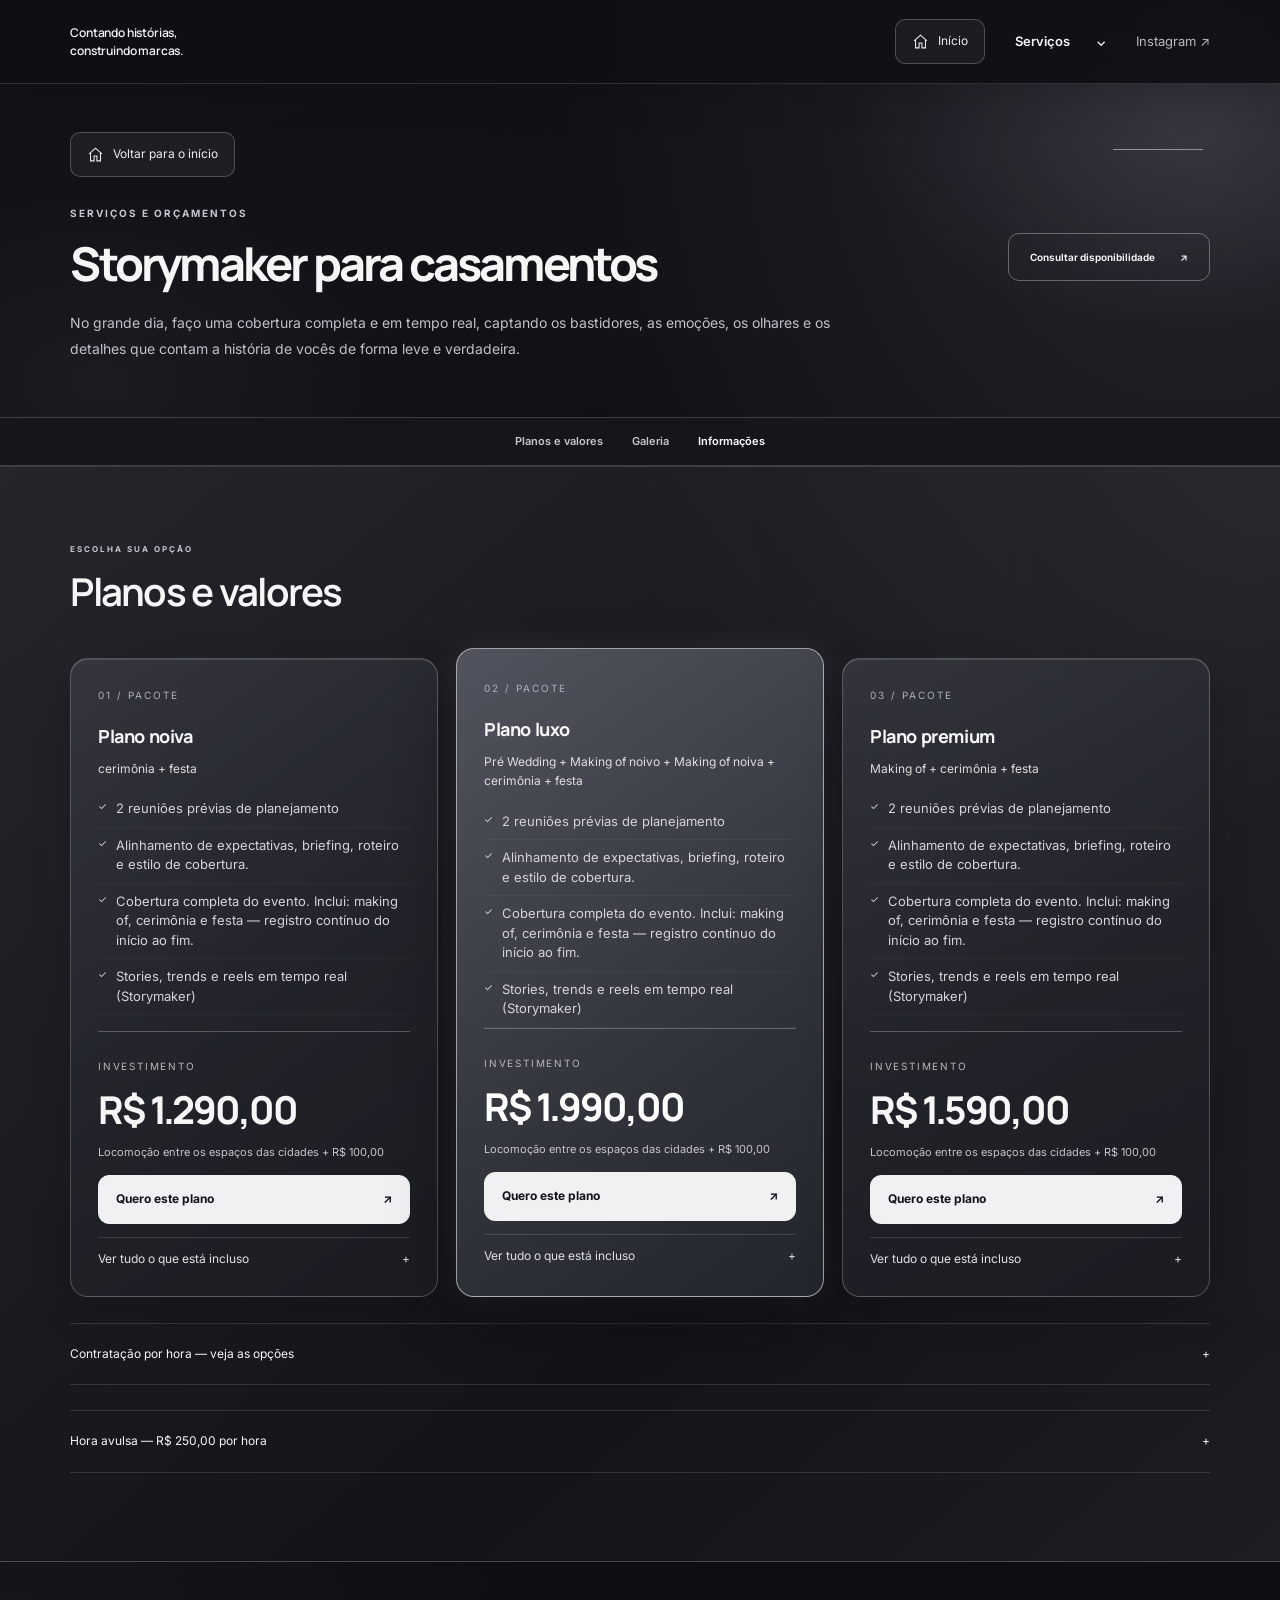
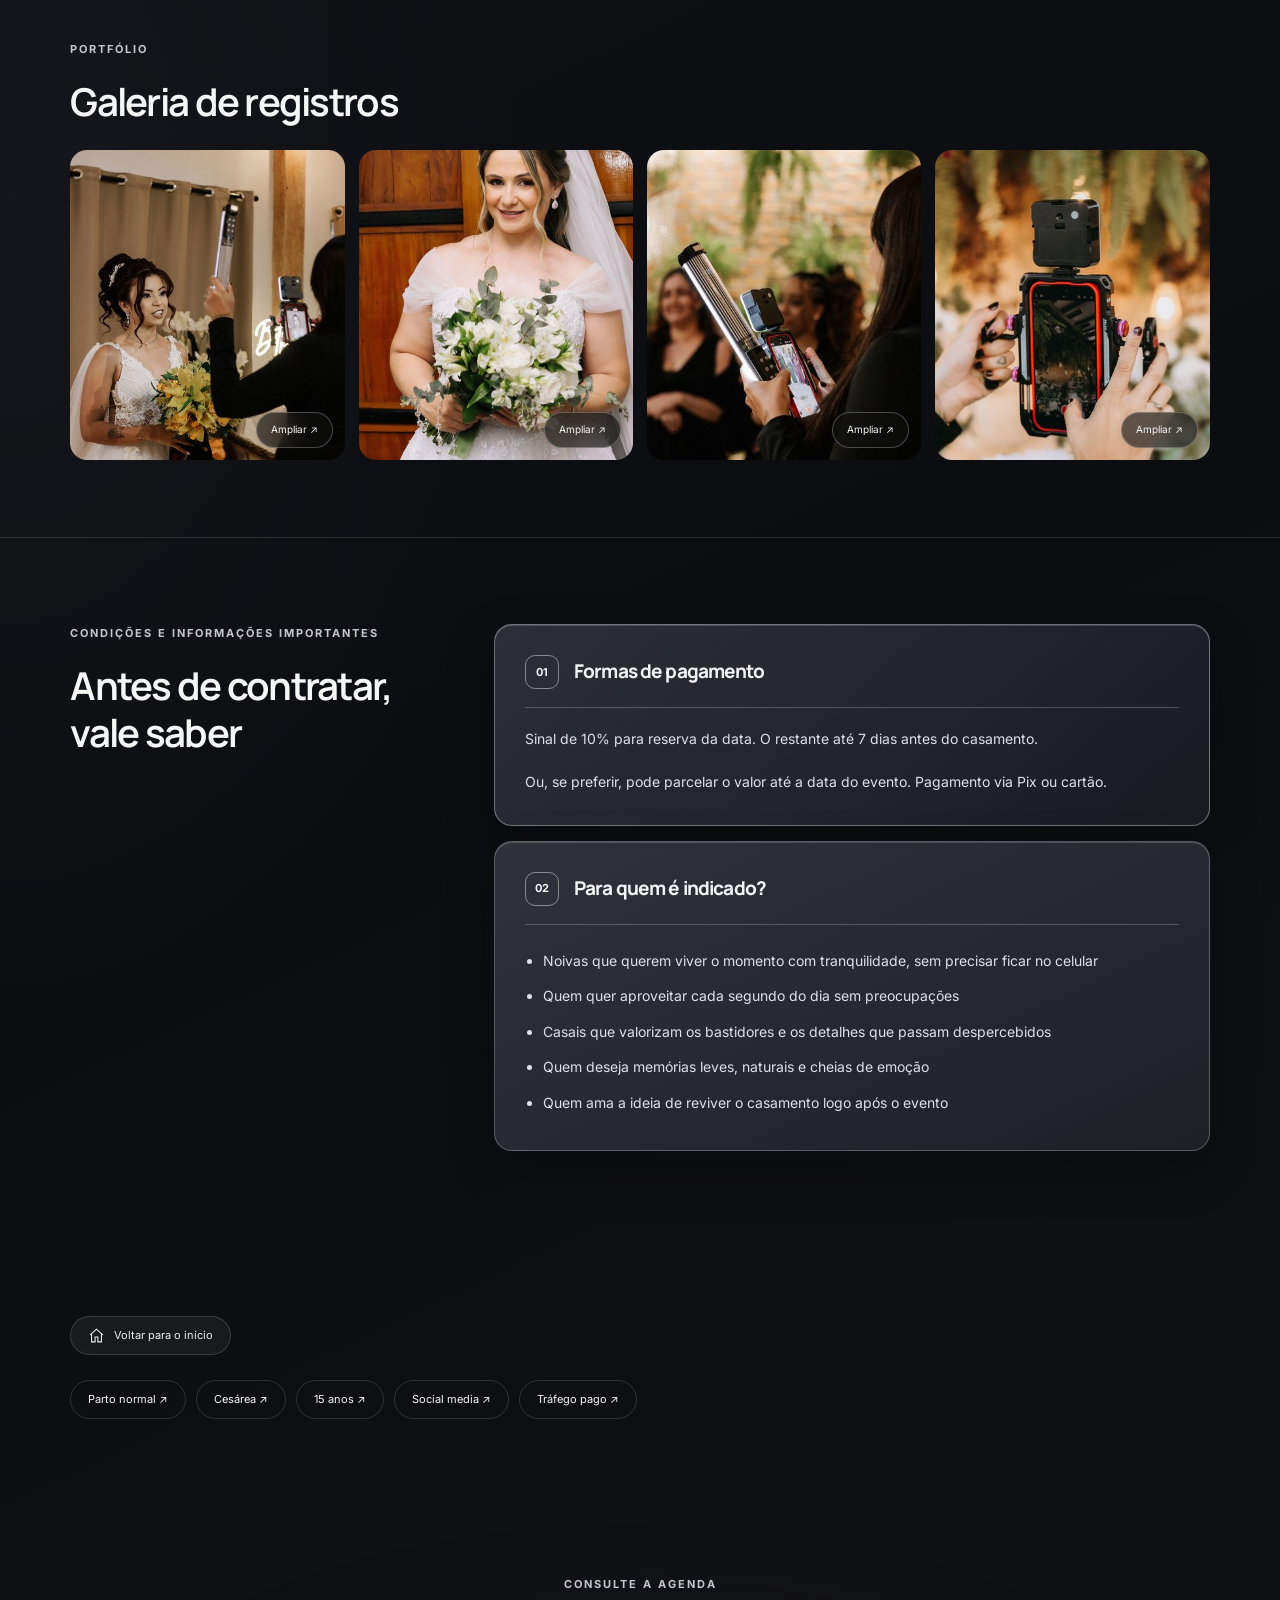
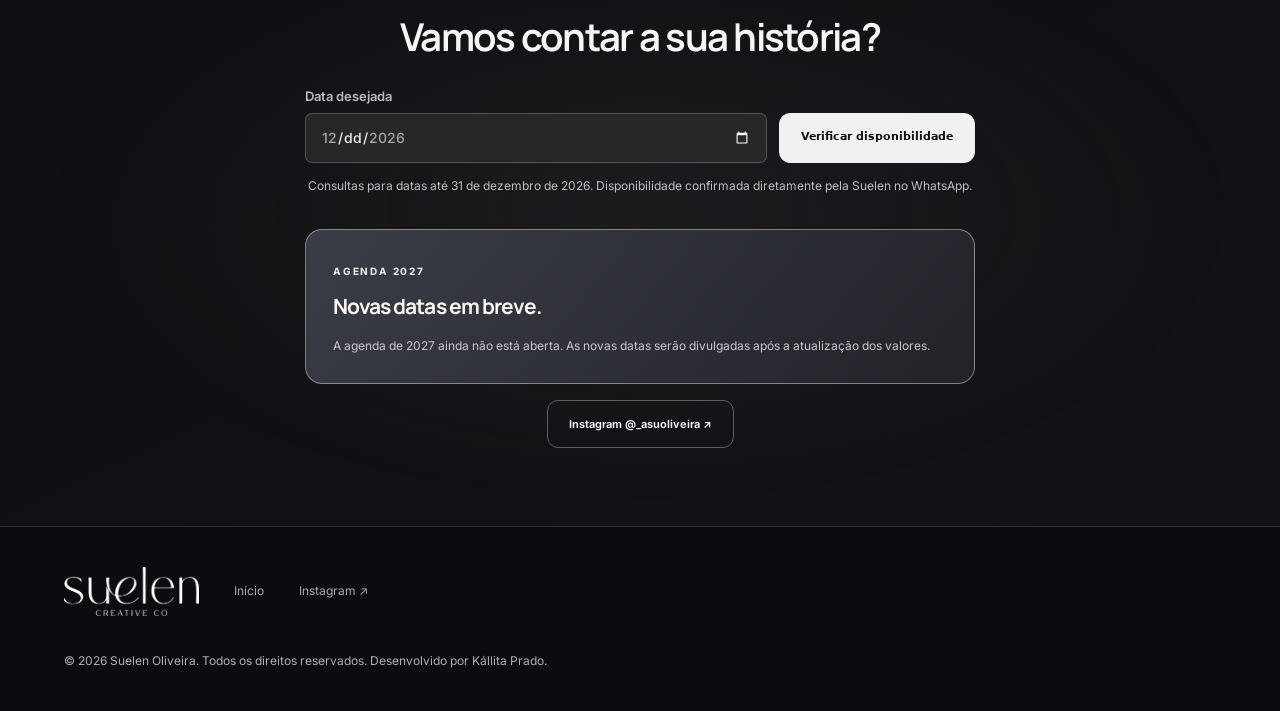
==== casamento.html @ 5124dc62 "Menu de serviços por hover, emojis e crédito de desenvolvimento; remove código legado" ====
<!DOCTYPE html>
<html lang="pt-BR">
 <head>
  <link href="https://fonts.googleapis.com" rel="preconnect"/>
  <link crossorigin="" href="https://fonts.gstatic.com" rel="preconnect"/>
  <link href="https://fonts.googleapis.com/css2?family=Inter:wght@400;500;600;700&amp;family=Manrope:wght@400;500;600;700;800&amp;display=swap" rel="stylesheet"/>
  <meta charset="utf-8"/>
  <meta content="width=device-width,initial-scale=1" name="viewport"/>
  <meta content="#101011" name="theme-color"/>
  <title>
   Storymaker para casamentos | Suelen Creative Co
  </title>
  <meta content="Serviços e orçamentos de Suelen Oliveira. Fotografia de parto, Storymaker, marketing e tráfego pago." name="description"/>
  <link href="style.css?v=9" rel="stylesheet"/>
 </head>
 <body>
  <a class="skip" href="#conteudo">
   Pular para o conteúdo
  </a>
  <div aria-hidden="true" class="progress">
  </div>
  <header>
   <a aria-label="Página inicial" class="brand slogan-brand" href="index.html">
    Contando histórias,
    <br/>
    construindo marcas.
   </a>
   <a class="home-button" href="index.html">
    <svg aria-hidden="true" fill="none" height="17" stroke="currentColor" stroke-width="1.5" viewBox="0 0 24 24" width="17">
     <path d="m3 11 9-8 9 8M5 9v12h5v-7h4v7h5V9">
     </path>
    </svg>
    Início
   </a>
   <details class="service-menu">
    <summary>
     Serviços
     <span>
      ⌄
     </span>
    </summary>
    <nav aria-label="Serviços">
     <a href="normal.html">
      👶 Parto normal
      <span>
       ↗
      </span>
     </a>
     <a href="cesarea.html">
      🏥 Cesárea
      <span>
       ↗
      </span>
     </a>
     <a aria-current="page" href="casamento.html">
      💍 Casamentos
      <span>
       ↗
      </span>
     </a>
     <a href="quinze.html">
      🎂 15 anos
      <span>
       ↗
      </span>
     </a>
     <a href="social.html">
      📱 Social media
      <span>
       ↗
      </span>
     </a>
     <a href="trafego.html">
      📈 Tráfego pago
      <span>
       ↗
      </span>
     </a>
    </nav>
   </details>
   <a class="header-instagram" href="https://www.instagram.com/_asuoliveira/" rel="noopener" target="_blank">
    Instagram ↗
   </a>
  </header>
  <main id="conteudo">
   <section class="wrap service-heading enhanced-service-hero">
    <a class="back-home" href="index.html">
     <svg aria-hidden="true" fill="none" height="17" stroke="currentColor" stroke-width="1.5" viewBox="0 0 24 24" width="17">
      <path d="m3 11 9-8 9 8M5 9v12h5v-7h4v7h5V9">
      </path>
     </svg>
     Voltar para o início
    </a>
    <div class="service-title">
     <div>
      <p class="eyebrow">
       SERVIÇOS E ORÇAMENTOS
      </p>
      <h1>
       Storymaker para casamentos
      </h1>
     </div>
     <a class="button outline" href="https://wa.me/5519999200399?text=Ol%C3%A1%2C%20Suelen%21%20Tenho%20interesse%20em%20Storymaker%20para%20casamentos.%20Podemos%20conversar%20sobre%20disponibilidade%20e%20condi%C3%A7%C3%B5es%3F" rel="noopener" target="_blank">
      Consultar disponibilidade
      <span aria-hidden="true">
       ↗
      </span>
     </a>
    </div>
    <p class="service-lead">
     No grande dia, faço uma cobertura completa e em tempo real, captando os bastidores, as emoções, os olhares e os detalhes que contam a história de vocês de forma leve e verdadeira.
    </p>
   </section>
   <nav aria-label="Nesta página" class="page-nav">
    <a href="#investimento">
     Planos e valores
    </a>
    <a href="#galeria">
     Galeria
    </a>
    <a href="#informacoes">
     Informações
    </a>
   </nav>
   <section class="investment" id="investimento">
    <div class="wrap">
     <p class="eyebrow">
      ESCOLHA SUA OPÇÃO
     </p>
     <h2>
      Planos e valores
     </h2>
     <div class="plans wedding-plans">
      <article class="plan reveal">
       <p class="package-number">
        01 / PACOTE
       </p>
       <h3>
        Plano noiva
       </h3>
       <p class="plan-scope">
        cerimônia + festa
       </p>
       <ul>
        <li>
         2 reuniões prévias de planejamento
        </li>
        <li>
         Alinhamento de expectativas, briefing, roteiro e estilo de cobertura.
        </li>
        <li>
         Cobertura completa do evento. Inclui: making of, cerimônia e festa — registro contínuo do início ao fim.
        </li>
        <li>
         Stories, trends e reels em tempo real (Storymaker)
        </li>
       </ul>
       <div class="price-block">
        <span>
         INVESTIMENTO
        </span>
        <p class="price">
         R$ 1.290,00
        </p>
        <p class="plan-sub">
         Locomoção entre os espaços das cidades + R$ 100,00
        </p>
       </div>
       <a class="button light" href="https://wa.me/5519999200399?text=Ol%C3%A1%2C%20Suelen%21%20Tenho%20interesse%20em%20Storymaker%20para%20casamentos%20%E2%80%94%20Plano%20noiva%20%28R%24%201.290%2C00%29.%20Gostaria%20de%20consultar%20a%20disponibilidade%20e%20as%20condi%C3%A7%C3%B5es%20de%20contrata%C3%A7%C3%A3o." rel="noopener" target="_blank">
        Quero este plano
        <span aria-hidden="true">
         ↗
        </span>
       </a>
       <details class="coverage">
        <summary>
         Ver tudo o que está incluso
         <span>
          +
         </span>
        </summary>
        <ul>
         <li>
          Captação + edição instantânea durante o evento.
         </li>
         <li>
          Conteúdo entregue na hora, com estética atual, dinâmica e narrativa do dia.
         </li>
         <li>
          Fotos documentais em tempo real
         </li>
         <li>
          Registros espontâneos e naturais, entregues imediatamente no decorrer do evento.
         </li>
         <li>
          Edição com estilo documental + toque emocional
         </li>
         <li>
          Construção visual que transmite verdade, emoção e fluidez narrativa.
         </li>
         <li>
          7 a 8 horas de evento
         </li>
        </ul>
       </details>
      </article>
      <article class="plan reveal featured-plan">
       <p class="package-number">
        02 / PACOTE
       </p>
       <h3>
        Plano luxo
       </h3>
       <p class="plan-scope">
        Pré Wedding + Making of noivo + Making of noiva + cerimônia + festa
       </p>
       <ul>
        <li>
         2 reuniões prévias de planejamento
        </li>
        <li>
         Alinhamento de expectativas, briefing, roteiro e estilo de cobertura.
        </li>
        <li>
         Cobertura completa do evento. Inclui: making of, cerimônia e festa — registro contínuo do início ao fim.
        </li>
        <li>
         Stories, trends e reels em tempo real (Storymaker)
        </li>
       </ul>
       <div class="price-block">
        <span>
         INVESTIMENTO
        </span>
        <p class="price">
         R$ 1.990,00
        </p>
        <p class="plan-sub">
         Locomoção entre os espaços das cidades + R$ 100,00
        </p>
       </div>
       <a class="button light" href="https://wa.me/5519999200399?text=Ol%C3%A1%2C%20Suelen%21%20Tenho%20interesse%20em%20Storymaker%20para%20casamentos%20%E2%80%94%20Plano%20luxo%20%28R%24%201.990%2C00%29.%20Gostaria%20de%20consultar%20a%20disponibilidade%20e%20as%20condi%C3%A7%C3%B5es%20de%20contrata%C3%A7%C3%A3o." rel="noopener" target="_blank">
        Quero este plano
        <span aria-hidden="true">
         ↗
        </span>
       </a>
       <details class="coverage">
        <summary>
         Ver tudo o que está incluso
         <span>
          +
         </span>
        </summary>
        <ul>
         <li>
          Captação + edição instantânea durante o evento.
         </li>
         <li>
          Conteúdo entregue na hora, com estética atual, dinâmica e narrativa do dia.
         </li>
         <li>
          Fotos documentais em tempo real
         </li>
         <li>
          Registros espontâneos e naturais, entregues imediatamente no decorrer do evento.
         </li>
         <li>
          Edição com estilo documental + toque emocional
         </li>
         <li>
          Construção visual que transmite verdade, emoção e fluidez narrativa.
         </li>
         <li>
          Vídeo completo pós-evento (Videomaker)
         </li>
         <li>
          Entregue em até 3 dias.
         </li>
         <li>
          Edição profissional reunindo os melhores momentos de tudo
         </li>
         <li>
          Sem limite de horas de evento
         </li>
        </ul>
       </details>
      </article>
      <article class="plan reveal">
       <p class="package-number">
        03 / PACOTE
       </p>
       <h3>
        Plano premium
       </h3>
       <p class="plan-scope">
        Making of + cerimônia + festa
       </p>
       <ul>
        <li>
         2 reuniões prévias de planejamento
        </li>
        <li>
         Alinhamento de expectativas, briefing, roteiro e estilo de cobertura.
        </li>
        <li>
         Cobertura completa do evento. Inclui: making of, cerimônia e festa — registro contínuo do início ao fim.
        </li>
        <li>
         Stories, trends e reels em tempo real (Storymaker)
        </li>
       </ul>
       <div class="price-block">
        <span>
         INVESTIMENTO
        </span>
        <p class="price">
         R$ 1.590,00
        </p>
        <p class="plan-sub">
         Locomoção entre os espaços das cidades + R$ 100,00
        </p>
       </div>
       <a class="button light" href="https://wa.me/5519999200399?text=Ol%C3%A1%2C%20Suelen%21%20Tenho%20interesse%20em%20Storymaker%20para%20casamentos%20%E2%80%94%20Plano%20premium%20%28R%24%201.590%2C00%29.%20Gostaria%20de%20consultar%20a%20disponibilidade%20e%20as%20condi%C3%A7%C3%B5es%20de%20contrata%C3%A7%C3%A3o." rel="noopener" target="_blank">
        Quero este plano
        <span aria-hidden="true">
         ↗
        </span>
       </a>
       <details class="coverage">
        <summary>
         Ver tudo o que está incluso
         <span>
          +
         </span>
        </summary>
        <ul>
         <li>
          Captação + edição instantânea durante o evento.
         </li>
         <li>
          Conteúdo entregue na hora, com estética atual, dinâmica e narrativa do dia.
         </li>
         <li>
          Fotos documentais em tempo real
         </li>
         <li>
          Registros espontâneos e naturais, entregues imediatamente no decorrer do evento.
         </li>
         <li>
          Edição com estilo documental + toque emocional
         </li>
         <li>
          Construção visual que transmite verdade, emoção e fluidez narrativa.
         </li>
         <li>
          Vídeo completo pós-evento (Videomaker)
         </li>
         <li>
          Entregue em até 7 dias.
         </li>
         <li>
          Edição profissional reunindo os melhores momentos do making of, cerimônia e festa.
         </li>
         <li>
          De 8 a 10 horas de evento
         </li>
        </ul>
       </details>
      </article>
     </div>
     <details class="more-plans">
      <summary>
       Contratação por hora — veja as opções
       <span>
        +
       </span>
      </summary>
      <div class="plans hours">
       <article class="plan reveal">
        <p class="package-number">
         04 / PACOTE
        </p>
        <h3>
         1 hora
        </h3>
        <ul>
         <li>
          Planejamento pré-evento: briefing e alinhamento da cobertura.
         </li>
         <li>
          Cobertura por hora: você escolhe e distribui as horas como preferir.
         </li>
         <li>
          Storymaker: Stories, trends e Reels em tempo real.
         </li>
         <li>
          Fotos documentais: registros espontâneos entregues durante o evento.
         </li>
        </ul>
        <div class="price-block">
         <span>
          INVESTIMENTO
         </span>
         <p class="price">
          R$ 350,00
         </p>
         <p class="plan-sub">
         </p>
        </div>
        <a class="button light" href="https://wa.me/5519999200399?text=Ol%C3%A1%2C%20Suelen%21%20Tenho%20interesse%20em%20Storymaker%20para%20casamentos%20%E2%80%94%201%20hora%20%28R%24%20350%2C00%29.%20Gostaria%20de%20consultar%20a%20disponibilidade%20e%20as%20condi%C3%A7%C3%B5es%20de%20contrata%C3%A7%C3%A3o." rel="noopener" target="_blank">
         Quero este plano
         <span aria-hidden="true">
          ↗
         </span>
        </a>
        <details class="coverage">
         <summary>
          Ver tudo o que está incluso
          <span>
           +
          </span>
         </summary>
         <ul>
          <li>
           Direção criativa durante a captação.
          </li>
          <li>
           Vídeo pós-evento: edição profissional, entregue em até 20 dias.
          </li>
          <li>
           Locomoção entre espaços inclusa.
          </li>
          <li>
           1 Polaroid inclusa.
          </li>
         </ul>
        </details>
       </article>
       <article class="plan reveal">
        <p class="package-number">
         05 / PACOTE
        </p>
        <h3>
         2 horas
        </h3>
        <ul>
         <li>
          Planejamento pré-evento: briefing e alinhamento da cobertura.
         </li>
         <li>
          Cobertura por hora: você escolhe e distribui as horas como preferir.
         </li>
         <li>
          Storymaker: Stories, trends e Reels em tempo real.
         </li>
         <li>
          Fotos documentais: registros espontâneos entregues durante o evento.
         </li>
        </ul>
        <div class="price-block">
         <span>
          INVESTIMENTO
         </span>
         <p class="price">
          R$ 500,00
         </p>
         <p class="plan-sub">
         </p>
        </div>
        <a class="button light" href="https://wa.me/5519999200399?text=Ol%C3%A1%2C%20Suelen%21%20Tenho%20interesse%20em%20Storymaker%20para%20casamentos%20%E2%80%94%202%20horas%20%28R%24%20500%2C00%29.%20Gostaria%20de%20consultar%20a%20disponibilidade%20e%20as%20condi%C3%A7%C3%B5es%20de%20contrata%C3%A7%C3%A3o." rel="noopener" target="_blank">
         Quero este plano
         <span aria-hidden="true">
          ↗
         </span>
        </a>
        <details class="coverage">
         <summary>
          Ver tudo o que está incluso
          <span>
           +
          </span>
         </summary>
         <ul>
          <li>
           Direção criativa durante a captação.
          </li>
          <li>
           Vídeo pós-evento: edição profissional, entregue em até 20 dias.
          </li>
          <li>
           Locomoção entre espaços inclusa.
          </li>
          <li>
           1 Polaroid inclusa.
          </li>
         </ul>
        </details>
       </article>
       <article class="plan reveal">
        <p class="package-number">
         06 / PACOTE
        </p>
        <h3>
         3 horas
        </h3>
        <ul>
         <li>
          Planejamento pré-evento: briefing e alinhamento da cobertura.
         </li>
         <li>
          Cobertura por hora: você escolhe e distribui as horas como preferir.
         </li>
         <li>
          Storymaker: Stories, trends e Reels em tempo real.
         </li>
         <li>
          Fotos documentais: registros espontâneos entregues durante o evento.
         </li>
        </ul>
        <div class="price-block">
         <span>
          INVESTIMENTO
         </span>
         <p class="price">
          R$ 620,00
         </p>
         <p class="plan-sub">
         </p>
        </div>
        <a class="button light" href="https://wa.me/5519999200399?text=Ol%C3%A1%2C%20Suelen%21%20Tenho%20interesse%20em%20Storymaker%20para%20casamentos%20%E2%80%94%203%20horas%20%28R%24%20620%2C00%29.%20Gostaria%20de%20consultar%20a%20disponibilidade%20e%20as%20condi%C3%A7%C3%B5es%20de%20contrata%C3%A7%C3%A3o." rel="noopener" target="_blank">
         Quero este plano
         <span aria-hidden="true">
          ↗
         </span>
        </a>
        <details class="coverage">
         <summary>
          Ver tudo o que está incluso
          <span>
           +
          </span>
         </summary>
         <ul>
          <li>
           Direção criativa durante a captação.
          </li>
          <li>
           Vídeo pós-evento: edição profissional, entregue em até 20 dias.
          </li>
          <li>
           Locomoção entre espaços inclusa.
          </li>
          <li>
           1 Polaroid inclusa.
          </li>
         </ul>
        </details>
       </article>
       <article class="plan reveal">
        <p class="package-number">
         07 / PACOTE
        </p>
        <h3>
         4 horas
        </h3>
        <ul>
         <li>
          Planejamento pré-evento: briefing e alinhamento da cobertura.
         </li>
         <li>
          Cobertura por hora: você escolhe e distribui as horas como preferir.
         </li>
         <li>
          Storymaker: Stories, trends e Reels em tempo real.
         </li>
         <li>
          Fotos documentais: registros espontâneos entregues durante o evento.
         </li>
        </ul>
        <div class="price-block">
         <span>
          INVESTIMENTO
         </span>
         <p class="price">
          R$ 750,00
         </p>
         <p class="plan-sub">
         </p>
        </div>
        <a class="button light" href="https://wa.me/5519999200399?text=Ol%C3%A1%2C%20Suelen%21%20Tenho%20interesse%20em%20Storymaker%20para%20casamentos%20%E2%80%94%204%20horas%20%28R%24%20750%2C00%29.%20Gostaria%20de%20consultar%20a%20disponibilidade%20e%20as%20condi%C3%A7%C3%B5es%20de%20contrata%C3%A7%C3%A3o." rel="noopener" target="_blank">
         Quero este plano
         <span aria-hidden="true">
          ↗
         </span>
        </a>
        <details class="coverage">
         <summary>
          Ver tudo o que está incluso
          <span>
           +
          </span>
         </summary>
         <ul>
          <li>
           Direção criativa durante a captação.
          </li>
          <li>
           Vídeo pós-evento: edição profissional, entregue em até 20 dias.
          </li>
          <li>
           Locomoção entre espaços inclusa.
          </li>
          <li>
           1 Polaroid inclusa.
          </li>
         </ul>
        </details>
       </article>
       <article class="plan reveal">
        <p class="package-number">
         08 / PACOTE
        </p>
        <h3>
         5 horas
        </h3>
        <ul>
         <li>
          Planejamento pré-evento: briefing e alinhamento da cobertura.
         </li>
         <li>
          Cobertura por hora: você escolhe e distribui as horas como preferir.
         </li>
         <li>
          Storymaker: Stories, trends e Reels em tempo real.
         </li>
         <li>
          Fotos documentais: registros espontâneos entregues durante o evento.
         </li>
        </ul>
        <div class="price-block">
         <span>
          INVESTIMENTO
         </span>
         <p class="price">
          R$ 880,00
         </p>
         <p class="plan-sub">
         </p>
        </div>
        <a class="button light" href="https://wa.me/5519999200399?text=Ol%C3%A1%2C%20Suelen%21%20Tenho%20interesse%20em%20Storymaker%20para%20casamentos%20%E2%80%94%205%20horas%20%28R%24%20880%2C00%29.%20Gostaria%20de%20consultar%20a%20disponibilidade%20e%20as%20condi%C3%A7%C3%B5es%20de%20contrata%C3%A7%C3%A3o." rel="noopener" target="_blank">
         Quero este plano
         <span aria-hidden="true">
          ↗
         </span>
        </a>
        <details class="coverage">
         <summary>
          Ver tudo o que está incluso
          <span>
           +
          </span>
         </summary>
         <ul>
          <li>
           Direção criativa durante a captação.
          </li>
          <li>
           Vídeo pós-evento: edição profissional, entregue em até 20 dias.
          </li>
          <li>
           Locomoção entre espaços inclusa.
          </li>
          <li>
           1 Polaroid inclusa.
          </li>
         </ul>
        </details>
       </article>
       <article class="plan reveal">
        <p class="package-number">
         09 / PACOTE
        </p>
        <h3>
         6 horas
        </h3>
        <ul>
         <li>
          Planejamento pré-evento: briefing e alinhamento da cobertura.
         </li>
         <li>
          Cobertura por hora: você escolhe e distribui as horas como preferir.
         </li>
         <li>
          Storymaker: Stories, trends e Reels em tempo real.
         </li>
         <li>
          Fotos documentais: registros espontâneos entregues durante o evento.
         </li>
        </ul>
        <div class="price-block">
         <span>
          INVESTIMENTO
         </span>
         <p class="price">
          R$ 1.000,00
         </p>
         <p class="plan-sub">
         </p>
        </div>
        <a class="button light" href="https://wa.me/5519999200399?text=Ol%C3%A1%2C%20Suelen%21%20Tenho%20interesse%20em%20Storymaker%20para%20casamentos%20%E2%80%94%206%20horas%20%28R%24%201.000%2C00%29.%20Gostaria%20de%20consultar%20a%20disponibilidade%20e%20as%20condi%C3%A7%C3%B5es%20de%20contrata%C3%A7%C3%A3o." rel="noopener" target="_blank">
         Quero este plano
         <span aria-hidden="true">
          ↗
         </span>
        </a>
        <details class="coverage">
         <summary>
          Ver tudo o que está incluso
          <span>
           +
          </span>
         </summary>
         <ul>
          <li>
           Direção criativa durante a captação.
          </li>
          <li>
           Vídeo pós-evento: edição profissional, entregue em até 20 dias.
          </li>
          <li>
           Locomoção entre espaços inclusa.
          </li>
          <li>
           1 Polaroid inclusa.
          </li>
         </ul>
        </details>
       </article>
      </div>
     </details>
     <details class="more-plans">
      <summary>
       Hora avulsa — R$ 250,00 por hora
       <span>
        +
       </span>
      </summary>
      <div class="plans">
       <article class="plan reveal">
        <p class="package-number">
         10 / PACOTE
        </p>
        <h3>
         Hora avulsa
        </h3>
        <ul>
         <li>
          2 reuniões prévias de planejamento
         </li>
         <li>
          Alinhamento de expectativas, briefing, roteiro e estilo de cobertura.
         </li>
         <li>
          Cobertura completa do evento. Inclui: making of, cerimônia e festa — registro contínuo do início ao fim.
         </li>
         <li>
          Stories, trends e reels em tempo real (Storymaker)
         </li>
        </ul>
        <div class="price-block">
         <span>
          INVESTIMENTO
         </span>
         <p class="price">
          R$ 250,00
         </p>
         <p class="plan-sub">
          preço por hora
         </p>
        </div>
        <a class="button light" href="https://wa.me/5519999200399?text=Ol%C3%A1%2C%20Suelen%21%20Tenho%20interesse%20em%20Storymaker%20para%20casamentos%20%E2%80%94%20Hora%20avulsa%20%28R%24%20250%2C00%29.%20Gostaria%20de%20consultar%20a%20disponibilidade%20e%20as%20condi%C3%A7%C3%B5es%20de%20contrata%C3%A7%C3%A3o." rel="noopener" target="_blank">
         Quero este plano
         <span aria-hidden="true">
          ↗
         </span>
        </a>
        <details class="coverage">
         <summary>
          Ver tudo o que está incluso
          <span>
           +
          </span>
         </summary>
         <ul>
          <li>
           Captação + edição instantânea durante o evento.
          </li>
          <li>
           Conteúdo entregue na hora, com estética atual, dinâmica e narrativa do dia.
          </li>
          <li>
           Fotos documentais em tempo real
          </li>
          <li>
           Registros espontâneos e naturais, entregues imediatamente no decorrer do evento.
          </li>
          <li>
           Edição com estilo documental + toque emocional
          </li>
          <li>
           Construção visual que transmite verdade, emoção e fluidez narrativa.
          </li>
          <li>
           Contratação mínima de 2 horas
          </li>
          <li>
           Locomoção inclusa entre os espaços
          </li>
          <li>
           Deslocamentos externos totalmente contemplados.
          </li>
          <li>
           Locomoção entre os espaços das cidades + R$ 100,00
          </li>
         </ul>
        </details>
       </article>
      </div>
     </details>
    </div>
   </section>
   <section class="wrap mini-gallery reveal" id="galeria">
    <p class="eyebrow">
     PORTFÓLIO
    </p>
    <h2>
     Galeria de registros
    </h2>
    <div class="gallery">
     <a aria-label="Ampliar fotografia" class="zoom" href="assets/wedding-4.jpg">
      <img alt="Registro do trabalho de Suelen" loading="lazy" src="assets/wedding-4.jpg"/>
      <span>
       Ampliar ↗
      </span>
     </a>
     <a aria-label="Ampliar fotografia" class="zoom" href="assets/wedding-5.jpg">
      <img alt="Registro do trabalho de Suelen" loading="lazy" src="assets/wedding-5.jpg"/>
      <span>
       Ampliar ↗
      </span>
     </a>
     <a aria-label="Ampliar fotografia" class="zoom" href="assets/wedding-2.jpg">
      <img alt="Registro do trabalho de Suelen" loading="lazy" src="assets/wedding-2.jpg"/>
      <span>
       Ampliar ↗
      </span>
     </a>
     <a aria-label="Ampliar fotografia" class="zoom" href="assets/wedding-3.jpg">
      <img alt="Registro do trabalho de Suelen" loading="lazy" src="assets/wedding-3.jpg"/>
      <span>
       Ampliar ↗
      </span>
     </a>
    </div>
   </section>
   <section class="wrap source-info elevated-info reveal" id="informacoes">
    <div>
     <p class="eyebrow">
      CONDIÇÕES E INFORMAÇÕES IMPORTANTES
     </p>
     <h2>
      Antes de contratar, vale saber
     </h2>
    </div>
    <div class="proposal-panels">
     <article class="proposal-card proposal-payment">
      <div class="proposal-card-title">
       <span class="proposal-index">
        01
       </span>
       <h3>
        Formas de pagamento
       </h3>
      </div>
      <p>
       Sinal de 10% para reserva da data. O restante até 7 dias antes do casamento.
      </p>
      <p>
       Ou, se preferir, pode parcelar o valor até a data do evento. Pagamento via Pix ou cartão.
      </p>
     </article>
     <article class="proposal-card proposal-notes">
      <div class="proposal-card-title">
       <span class="proposal-index">
        02
       </span>
       <h3>
        Para quem é indicado?
       </h3>
      </div>
      <ul>
       <li>
        Noivas que querem viver o momento com tranquilidade, sem precisar ficar no celular
       </li>
       <li>
        Quem quer aproveitar cada segundo do dia sem preocupações
       </li>
       <li>
        Casais que valorizam os bastidores e os detalhes que passam despercebidos
       </li>
       <li>
        Quem deseja memórias leves, naturais e cheias de emoção
       </li>
       <li>
        Quem ama a ideia de reviver o casamento logo após o evento
       </li>
      </ul>
     </article>
    </div>
   </section>
   <section class="wrap other-services">
    <a class="back-home" href="index.html">
     <svg aria-hidden="true" fill="none" height="17" stroke="currentColor" stroke-width="1.5" viewBox="0 0 24 24" width="17">
      <path d="m3 11 9-8 9 8M5 9v12h5v-7h4v7h5V9">
      </path>
     </svg>
     Voltar para o início
    </a>
    <div>
     <a href="normal.html">
      Parto normal ↗
     </a>
     <a href="cesarea.html">
      Cesárea ↗
     </a>
     <a href="quinze.html">
      15 anos ↗
     </a>
     <a href="social.html">
      Social media ↗
     </a>
     <a href="trafego.html">
      Tráfego pago ↗
     </a>
    </div>
   </section>
   <section class="contact wrap reveal">
    <p class="eyebrow">
     CONSULTE A AGENDA
    </p>
    <h2>
     Vamos contar a sua história?
    </h2>
    <form class="date-request">
     <input name="service" type="hidden" value="Casamento"/>
     <label>
      Data desejada
      <input max="2026-12-31" min="2026-10-19" name="date" required="" type="date"/>
     </label>
     <button class="button light" type="submit">
      Verificar disponibilidade
     </button>
     <p>
      Consultas para datas até 31 de dezembro de 2026. Disponibilidade confirmada diretamente pela Suelen no WhatsApp.
     </p>
    </form>
    <aside aria-label="Agenda de 2027" class="agenda-next-year">
     <span class="agenda-pill">
      AGENDA 2027
     </span>
     <h3>
      Novas datas em breve.
     </h3>
     <p>
      A agenda de 2027 ainda não está aberta. As novas datas serão divulgadas após a atualização dos valores.
     </p>
    </aside>
    <div class="contact-actions">
     <a class="button outline" href="https://www.instagram.com/_asuoliveira/" rel="noopener" target="_blank">
      Instagram @_asuoliveira ↗
     </a>
    </div>
   </section>
  </main>
  <footer>
   <img alt="Suelen Creative Co" src="assets/logo-branco.png" width="150"/>
   <a href="index.html">
    Início
   </a>
   <a href="https://www.instagram.com/_asuoliveira/" rel="noopener" target="_blank">
    Instagram ↗
   </a>
   <p class="copyright">
    © 2026 Suelen Oliveira. Todos os direitos reservados. Desenvolvido por Kállita Prado.
   </p>
  </footer>
  <dialog aria-label="Fotografia ampliada" class="lightbox">
   <button aria-label="Fechar fotografia" type="button">
    ×
   </button>
   <img alt=""/>
  </dialog>
  <script defer="" src="app.js?v=9">
  </script>
 </body>
</html>
---- style.css ----
@font-face {
  font-family:Studio;
  src:url('assets/sans.woff') format('woff');
  font-display:swap
}

@font-face {
  font-family:Editorial;
  src:url('assets/editorial.woff') format('woff');
  font-display:swap
}

@font-face {
  font-family:Signature;
  src:url('assets/signature.woff') format('woff');
  font-display:swap
}

:root {
  --bg:#101011;
  --text:#f4f1ed;
  --muted:#b6b5b6;
  --border:#ffffff24
}

* {
  box-sizing:border-box
}

html {
  scroll-behavior:smooth;
  scroll-padding-top:150px
}

body {
  margin:0;
  background:radial-gradient(ellipse at 85% 0,#38383b80,transparent 30%),radial-gradient(ellipse at 0 45%,#26262950,transparent 30%),var(--bg);
  color:var(--text);
  font:16px/1.65 Studio,Arial,sans-serif
}

img {
  display:block;
  max-width:100%
}

a {
  color:inherit;
  text-decoration:none
}

button,summary,a {
  touch-action:manipulation
}

button {
  font:inherit;
  cursor:pointer
}

p {
  margin:0 0 18px
}

h1,h2,h3 {
  font-weight:400
}

h1,h2 {
  font-family:Editorial,Georgia,serif;
  line-height:1.08;
  letter-spacing:-1.7px;
  margin:0 0 24px
}

h1 {
  font-size:clamp(44px,4.8vw,76px)
}

h2 {
  font-size:clamp(35px,4vw,57px)
}

h3 {
  margin:0 0 12px
}

em {
  font-family:Signature,cursive;
  font-style:normal;
  font-size:1.24em;
  letter-spacing:0;
  color:#e1deda
}

.eyebrow {
  font-size:9px;
  letter-spacing:2.1px;
  color:#bbb;
  margin-bottom:20px
}

.wrap {
  max-width:1240px;
  margin:auto;
  padding:80px 50px
}

header {
  display:flex;
  gap:30px;
  align-items:center;
  padding:14px 5%;
  height:84px;
  position:sticky;
  top:0;
  z-index:20;
  background:#101011d9;
  backdrop-filter:blur(20px);
  border-bottom:1px solid var(--border)
}

.brand img {
  width:145px;
  height:56px;
  object-fit:contain
}

.service-menu {
  margin-left:auto;
  position:relative
}

.service-menu summary {
  display:flex;
  gap:26px;
  align-items:center;
  list-style:none;
  font-size:13px;
  cursor:pointer
}

.service-menu summary::-webkit-details-marker {
  display:none
}

.service-menu nav {
  position:absolute;
  top:40px;
  left:-15px;
  width:240px;
  padding:10px;
  background:#232325f5;
  border:1px solid #ffffff35;
  border-radius:12px;
  box-shadow:0 20px 60px #0008
}

.service-menu nav a {
  display:flex;
  justify-content:space-between;
  font-size:13px;
  padding:12px;
  border-radius:6px
}

.service-menu nav a:hover,.service-menu nav a[aria-current] {
  background:#ffffff14
}

.header-instagram {
  font-size:12px;
  color:#bbb
}

.header-cta {
  font-size:12px;
  padding:10px 17px;
  border:1px solid #ffffff40;
  border-radius:7px
}

.header-cta:hover {
  background:#ffffff15
}

.progress {
  position:fixed;
  top:0;
  left:0;
  height:2px;
  background:#ddd;
  z-index:30;
  width:0
}

.skip {
  position:fixed;
  left:10px;
  top:-100px;
  background:#fff;
  color:#111;
  padding:12px;
  z-index:50
}

.skip:focus {
  top:10px
}

.button {
  display:inline-flex;
  gap:25px;
  justify-content:space-between;
  align-items:center;
  padding:15px 22px;
  font-size:12px;
  border-radius:7px;
  border:1px solid #ffffff40;
  transition:transform .25s,background .25s
}

.button:hover {
  transform:translateY(-3px)
}

.light {
  background:#edeae6;
  color:#171717;
  border-color:#edeae6
}

.light:hover {
  background:white
}

.outline:hover {
  background:#ffffff13
}

.text-link {
  display:inline-block;
  border-bottom:1px solid #ffffff60;
  font-size:12px;
  padding:10px 0
}

.number {
  font-size:12px;
  color:#aaa;
  margin-top:20px
}

.home-hero {
  max-width:1440px;
  margin:auto;
  display:grid;
  grid-template-columns:1.1fr 1fr;
  align-items:center;
  gap:30px;
  padding:40px 5% 30px
}

.hero-copy {
  position:relative;
  z-index:2
}

.hero-copy h1 {
  font-size:clamp(46px,4.4vw,68px);
  margin:0 0 20px
}

.hero-description {
  font-size:14px;
  line-height:1.6;
  max-width:440px;
  color:#bfbdbf;
  margin-bottom:24px
}

.choose {
  font-size:8px;
  color:#b3b1b4;
  letter-spacing:1.8px;
  margin-bottom:12px
}

.quick-grid {
  display:grid;
  grid-template-columns:1fr 1fr;
  gap:10px
}

.quick-card {
  position:relative;
  display:flex;
  align-items:center;
  gap:12px;
  padding:15px 16px;
  border:1px solid #ffffff27;
  border-radius:12px;
  min-height:79px;
  background:linear-gradient(120deg,#ffffff0d,#ffffff03);
  backdrop-filter:blur(15px);
  box-shadow:inset 0 1px #ffffff0a;
  transition:transform .3s,border-color .3s,background .3s
}

.quick-card:hover {
  transform:translateY(-4px);
  border-color:#ffffff70;
  background:linear-gradient(125deg,#ffffff20,#ffffff08)
}

.card-index {
  font-size:9px;
  color:#888;
  align-self:start;
  margin-top:3px
}

.quick-card h3 {
  font-size:17px;
  line-height:1.2;
  margin:0 0 5px
}

.quick-card p {
  font-size:10px;
  color:#aaa;
  margin:0
}

.arrow {
  margin-left:auto;
  font-size:23px;
  color:#ddd;
  transition:transform .3s
}

.quick-card:hover .arrow {
  transform:translate(2px,-2px)
}

.quiet-link {
  display:block;
  color:#aaa;
  font-size:10px;
  margin-top:20px
}

.hero-portrait {
  height:610px;
  position:relative;
  isolation:isolate;
  overflow:hidden
}

.hero-portrait>img {
  width:90%;
  height:94%;
  position:absolute;
  left:5%;
  top:0;
  object-fit:cover;
  object-position:50% 35%;
  border-radius:42% 42% 3px 3px;
  mask-image:linear-gradient(#000 74%,transparent 100%);
  -webkit-mask-image:linear-gradient(#000 74%,transparent 100%)
}

.portrait-ring {
  position:absolute;
  inset:20px 0 50px;
  border:1px solid #ffffff24;
  border-radius:50% 50% 10px 10px;
  transform:rotate(5deg);
  z-index:-1
}

.hero-portrait:after {
  content:'';
  position:absolute;
  inset:50% 0 0;
  background:linear-gradient(transparent,#10101185 70%);
  pointer-events:none
}

.signature {
  position:absolute;
  left:9%;
  bottom:110px;
  font:54px Signature,cursive;
  color:white;
  z-index:2;
  transform:rotate(-5deg);
  text-shadow:0 3px 20px #0008
}

.portrait-note {
  position:absolute;
  right:10px;
  bottom:22px;
  padding:18px 22px;
  z-index:3;
  background:linear-gradient(120deg,#3339,#1a1a1ae0);
  border:1px solid #ffffff35;
  backdrop-filter:blur(15px);
  border-radius:12px
}

.portrait-note span {
  font-size:7px;
  letter-spacing:1.6px;
  color:#ccc
}

.portrait-note p {
  font:20px/1.3 Editorial;
  margin:8px 0 0
}

.intro-strip {
  display:flex;
  align-items:start;
  gap:80px;
  border-block:1px solid #ffffff13;
  padding-block:38px
}

.intro-strip .eyebrow {
  min-width:210px;
  margin-top:8px
}

.intro-strip>p:last-child {
  font:25px/1.4 Editorial;
  max-width:700px;
  margin:0
}

.intro-strip em {
  font-size:1.3em
}

.section-top {
  display:flex;
  justify-content:space-between;
  align-items:end;
  gap:30px
}

.section-top>p {
  font-size:12px;
  color:#999;
  margin-bottom:30px
}

.quote-stage {
  margin-top:25px
}

.quote-slide {
  display:grid;
  grid-template-columns:.75fr 1.4fr;
  gap:65px;
  align-items:center;
  padding:10px 0 25px
}

.quote-slide+.quote-slide {
  border-top:1px solid var(--border);
  padding-top:35px
}

.quote-photo {
  height:310px;
  position:relative
}

.quote-photo img {
  height:100%;
  width:100%;
  object-fit:cover;
  border-radius:120px 120px 8px 8px
}

.quote-photo span {
  position:absolute;
  bottom:0;
  left:0;
  right:0;
  text-align:center;
  background:#0008;
  padding:10px;
  font-size:7px;
  letter-spacing:1.2px
}

.quote-copy {
  position:relative
}

.quote-mark {
  font:120px/1 Editorial;
  color:#ffffff13;
  position:absolute;
  top:-45px;
  left:-25px
}

.quote-copy blockquote {
  position:relative;
  font:clamp(21px,2.2vw,30px)/1.4 Editorial,Georgia;
  margin:0 0 25px
}

.quote-person {
  display:flex;
  gap:14px;
  align-items:center
}

.quote-person .initial {
  width:40px;
  height:40px;
  border-radius:50%;
  display:grid;
  place-items:center;
  background:#ffffff12;
  border:1px solid #ffffff24;
  font:22px Editorial
}

.quote-person p {
  font-size:13px;
  margin:0
}

.quote-person small {
  display:block;
  color:#aaa;
  font-size:10px;
  margin-top:2px
}

.quote-controls {
  display:flex;
  justify-content:end;
  align-items:center;
  gap:10px;
  margin-top:-12px;
  position:relative;
  z-index:1
}

.quote-controls[hidden] {
  display:none
}

.quote-controls button {
  width:46px;
  height:46px;
  background:transparent;
  border:1px solid #ffffff40;
  border-radius:50%;
  color:white;
  font-size:22px
}

.quote-controls button:hover {
  background:#ffffff12
}

.quote-count {
  font-size:10px;
  letter-spacing:2px;
  color:#aaa;
  margin-right:20px
}

.quote-slide[hidden] {
  display:none
}

.quote-slide.is-current {
  animation:quote-in .45s ease
}

@keyframes quote-in {
  from {
    opacity:.2;
    transform:translateY(10px)
  }
  to {
    opacity:1;
    transform:none
  }
}

.about {
  display:grid;
  grid-template-columns:.8fr 1fr;
  align-items:center;
  gap:90px;
  border-top:1px solid #ffffff13
}

.about-image img {
  height:440px;
  width:100%;
  object-fit:cover;
  object-position:top;
  border-radius:12px
}

.about p:not(.eyebrow) {
  font-size:14px;
  color:#bcbabc
}

.contact {
  text-align:center;
  padding-block:75px;
  background:radial-gradient(ellipse at center,#3335,transparent 65%)
}

footer {
  padding:40px 5%;
  display:flex;
  gap:35px;
  align-items:center;
  border-top:1px solid #ffffff16;
  background:#080809;
  font-size:11px;
  color:#aaa
}

footer img {
  width:135px
}

footer p {
  margin:0;
  flex:1
}

.service-hero {
  padding-top:25px;
  padding-bottom:45px
}

.back {
  display:inline-block;
  color:#aaa;
  font-size:11px;
  margin-bottom:30px
}

.service-intro {
  display:grid;
  grid-template-columns:1.1fr 1fr;
  gap:60px;
  align-items:center
}

.service-intro h1 {
  font-size:clamp(44px,4.5vw,64px)
}

.service-lead {
  color:#bbb;
  font-size:14px
}

.hero-actions {
  display:flex;
  gap:12px;
  flex-wrap:wrap;
  margin-top:28px
}

.hero-actions .button {
  font-size:11px;
  padding:13px 17px;
  gap:14px
}

.starting {
  font-size:11px;
  color:#aaa;
  margin:20px 0 0
}

.starting strong {
  color:#eee;
  font-weight:400
}

.service-photo {
  position:relative;
  height:410px
}

.service-photo img {
  height:100%;
  width:100%;
  object-fit:cover;
  border-radius:100px 12px 12px 12px
}

.service-photo span {
  position:absolute;
  bottom:20px;
  left:20px;
  right:20px;
  padding:14px 20px;
  background:#15151588;
  backdrop-filter:blur(10px);
  border:1px solid #ffffff30;
  border-radius:8px;
  font:25px Signature
}

.page-nav {
  position:sticky;
  top:84px;
  z-index:15;
  display:flex;
  justify-content:center;
  gap:38px;
  padding:14px 20px;
  border-block:1px solid #ffffff20;
  background:#141415e8;
  backdrop-filter:blur(20px);
  font-size:11px
}

.page-nav a {
  color:#aaa;
  white-space:nowrap
}

.page-nav a:hover,.page-nav a.active {
  color:#fff
}

.experience {
  display:grid;
  grid-template-columns:1fr 1fr;
  gap:35px 70px
}

.experience>div>p:not(.eyebrow) {
  color:#b9b8bb;
  font-size:14px
}

.experience h2 {
  font-size:42px
}

.steps {
  grid-column:1/-1;
  display:grid;
  grid-template-columns:repeat(3,1fr);
  gap:40px;
  margin-top:20px
}

.steps article {
  border-top:1px solid var(--border);
  padding-top:18px
}

.steps span {
  font:35px Editorial;
  color:#777
}

.steps h3 {
  font-size:17px;
  margin-top:16px
}

.steps p {
  font-size:13px;
  color:#aaa
}

.investment {
  background:linear-gradient(135deg,#23232699,#101011);
  border-block:1px solid var(--border)
}

.plans {
  display:grid;
  grid-template-columns:repeat(auto-fit,minmax(255px,1fr));
  gap:18px;
  margin-top:35px
}

.plan {
  background:linear-gradient(125deg,#ffffff0a,#ffffff02);
  border:1px solid #ffffff26;
  border-radius:16px;
  padding:28px;
  display:flex;
  flex-direction:column;
  box-shadow:inset 0 1px #ffffff09;
  transition:transform .25s,border-color .25s
}

.plan:hover {
  transform:translateY(-4px);
  border-color:#ffffff60
}

.plan h3 {
  font:26px/1.2 Editorial
}

.price {
  font:38px/1.2 Editorial;
  margin:18px 0 8px
}

.plan-sub {
  font-size:11px;
  color:#aaa;
  min-height:20px
}

.plan ul {
  padding:0;
  list-style:none;
  flex:1;
  font-size:12px;
  color:#bbb
}

.plan li {
  padding:9px 0 9px 18px;
  border-bottom:1px solid #ffffff0a;
  position:relative;
  line-height:1.5
}

.plan li:before {
  content:'✓';
  position:absolute;
  left:0;
  color:#ddd;
  font-size:10px
}

.plan .button {
  margin-top:20px
}

.payment {
  margin-top:30px;
  border-top:1px solid #ffffff25;
  display:grid;
  grid-template-columns:200px 1fr;
  padding-top:25px;
  gap:25px
}

.payment>span {
  font-size:9px;
  letter-spacing:1.8px;
  color:#aaa
}

.payment p {
  font-size:13px;
  color:#bbb;
  margin:0
}

.more-plans {
  border-block:1px solid #ffffff20;
  margin-top:25px;
  padding:20px 0
}

.more-plans summary {
  display:flex;
  justify-content:space-between;
  list-style:none;
  cursor:pointer;
  font-size:14px
}

.more-plans .plans {
  margin-top:25px
}

.hours {
  grid-template-columns:repeat(3,1fr)
}

.gallery {
  display:flex;
  gap:20px;
  margin-top:35px
}

.gallery a {
  flex:1;
  min-width:0;
  position:relative;
  overflow:hidden;
  border-radius:12px
}

.gallery img {
  height:390px;
  width:100%;
  object-fit:cover;
  transition:transform .6s
}

.gallery a:hover img {
  transform:scale(1.035)
}

.gallery span {
  position:absolute;
  bottom:12px;
  right:12px;
  padding:8px 14px;
  border:1px solid #ffffff40;
  border-radius:25px;
  background:#1119;
  backdrop-filter:blur(12px);
  font-size:10px
}

.faq {
  display:grid;
  grid-template-columns:.9fr 1.1fr;
  gap:60px;
  border-top:1px solid #ffffff16
}

.faq details {
  border-bottom:1px solid #ffffff27;
  padding:22px 0
}

.faq summary {
  display:flex;
  justify-content:space-between;
  gap:25px;
  cursor:pointer;
  list-style:none;
  font-size:14px
}

.faq details p {
  margin:18px 0 0;
  color:#aaa;
  font-size:13px
}

.faq details[open] summary span {
  transform:rotate(45deg)
}

.other-services {
  padding-block:30px
}

.other-services>div {
  display:flex;
  flex-wrap:wrap;
  gap:10px
}

.other-services a {
  border:1px solid #ffffff25;
  border-radius:30px;
  padding:9px 17px;
  font-size:11px
}

.other-services a:hover {
  background:#ffffff12
}

.lightbox {
  border:0;
  background:transparent;
  max-width:95vw;
  max-height:95vh;
  padding:40px
}

.lightbox::backdrop {
  background:#000e
}

.lightbox img {
  max-height:80vh;
  margin:auto
}

.lightbox button {
  position:absolute;
  right:0;
  top:0;
  width:35px;
  height:35px;
  border-radius:50%;
  border:0;
  font-size:24px
}

.reveal.arrived {
  animation:reveal .75s both
}

@keyframes reveal {
  from {
    opacity:.35;
    transform:translateY(22px)
  }
  to {
    opacity:1;
    transform:none
  }
}

:focus-visible {
  outline:2px solid #eee;
  outline-offset:5px
}

@media(max-width:1000px) {
  .home-hero {
    gap:15px
  }
  .hero-portrait {
    height:580px
  }
  .quick-card {
    padding:14px 11px;
    gap:9px
  }
  .quick-card h3 {
    font-size:16px
  }
  .signature {
    font-size:44px
  }
  .wrap {
    padding-inline:6%
  }
  .quote-slide {
    gap:35px
  }
  .service-intro {
    gap:30px
  }
  .hero-actions {
    gap:10px
  }
}

@media(max-width:760px) {
  header {
    height:72px;
    padding:10px 5%;
    gap:16px
  }
  .brand img {
    width:115px;
    height:50px
  }
  .header-instagram {
    display:none
  }
  .service-menu summary {
    font-size:11px;
    gap:12px
  }
  .header-cta {
    font-size:10px;
    padding:8px 11px
  }
  .service-menu nav {
    left:auto;
    right:-50px
  }
  .home-hero {
    position:relative;
    display:block;
    padding:32px 6% 35px;
    overflow:hidden
  }
  .hero-copy .eyebrow {
    max-width:60%;
    font-size:7px;
    letter-spacing:1.2px;
    min-height:25px
  }
  .hero-copy h1 {
    font-size:45px;
    max-width:65%;
    line-height:1.05;
    margin-bottom:15px
  }
  .hero-copy h1 em {
    font-size:1.14em
  }
  .hero-description {
    font-size:11px;
    line-height:1.6;
    max-width:60%;
    margin-bottom:25px;
    min-height:74px
  }
  .hero-portrait {
    position:absolute;
    right:-3%;
    top:25px;
    width:40%;
    height:270px;
    z-index:0
  }
  .hero-portrait>img {
    width:100%;
    left:0;
    height:100%;
    object-position:50% 45%
  }
  .portrait-ring {
    display:none
  }
  .signature {
    font-size:24px;
    bottom:40px;
    left:5%
  }
  .portrait-note {
    display:none
  }
  .quick-grid {
    gap:9px
  }
  .quick-card {
    background:linear-gradient(130deg,#303033db,#1b1b1de8);
    min-height:76px
  }
  .quick-card h3 {
    font-size:15px
  }
  .quick-card p {
    font-size:9px
  }
  .choose {
    font-size:7px;
    letter-spacing:1.2px
  }
  .quiet-link {
    font-size:9px
  }
  .wrap {
    padding:55px 6%
  }
  .intro-strip {
    display:block;
    padding-block:30px
  }
  .intro-strip .eyebrow {
    margin-bottom:12px
  }
  .intro-strip>p:last-child {
    font-size:22px
  }
  .section-top {
    display:block
  }
  .section-top>p {
    margin-bottom:20px
  }
  .quote-slide {
    grid-template-columns:1fr;
    gap:25px
  }
  .quote-photo {
    height:230px;
    max-width:280px
  }
  .quote-photo img {
    border-radius:80px 80px 8px 8px
  }
  .quote-copy blockquote {
    font-size:24px
  }
  .quote-controls {
    margin-top:0
  }
  .about {
    grid-template-columns:1fr;
    gap:30px
  }
  .about-image img {
    height:330px;
    max-width:300px
  }
  .about h2 {
    font-size:41px
  }
  .contact h2 {
    font-size:43px
  }
  footer {
    flex-wrap:wrap;
    gap:22px;
    padding-bottom:35px
  }
  footer p {
    flex-basis:45%
  }
  .service-hero {
    padding-top:25px;
    padding-bottom:30px
  }
  .service-intro {
    grid-template-columns:1fr;
    gap:25px
  }
  .service-intro h1 {
    font-size:44px
  }
  .service-lead {
    font-size:13px
  }
  .service-photo {
    height:280px
  }
  .page-nav {
    top:72px;
    gap:24px;
    justify-content:start;
    overflow:auto;
    font-size:10px;
    padding-inline:6%
  }
  .experience {
    grid-template-columns:1fr;
    gap:15px
  }
  .experience h2 {
    font-size:38px
  }
  .steps {
    grid-template-columns:1fr;
    gap:20px
  }
  .steps h3 {
    margin-top:10px
  }
  .plans {
    grid-template-columns:1fr;
    margin-top:25px
  }
  .plan {
    padding:25px
  }
  .hours {
    grid-template-columns:1fr
  }
  .payment {
    grid-template-columns:1fr;
    gap:12px
  }
  .gallery {
    gap:12px;
    overflow:auto
  }
  .gallery a {
    flex:0 0 82%
  }
  .gallery img {
    height:330px
  }
  .faq {
    grid-template-columns:1fr;
    gap:20px
  }
  .faq h2 {
    font-size:42px
  }
  .back {
    margin-bottom:22px
  }
}

@media(prefers-reduced-motion:reduce) {
  html {
    scroll-behavior:auto
  }
  *,*:before,*:after {
    animation:none!important;
    transition:none!important
  }
}

/* Revision 4 — clearer hierarchy, source-led copy */
@font-face {
  font-family:Modern;
  src:url('assets/modern.woff') format('woff');
  font-weight:400;
  font-display:swap
}

@font-face {
  font-family:Modern;
  src:url('assets/modern-bold.woff') format('woff');
  font-weight:700;
  font-display:swap
}

body {
  font-family:Modern,Arial,sans-serif;
  font-size:14px
}

h1,h2,h3,.price {
  font-family:Modern,Arial,sans-serif
}

h1,h2 {
  font-weight:400;
  letter-spacing:-1.6px;
  line-height:1.18
}

h1 {
  font-size:clamp(34px,4vw,56px)
}

h2 {
  font-size:clamp(26px,3vw,38px)
}

em {
  font-family:inherit;
  font-size:inherit;
  font-style:normal
}

.home-button,.back-home {
  display:inline-flex;
  align-items:center;
  gap:9px;
  border:1px solid #ffffff45;
  background:#ffffff0a;
  border-radius:8px;
  padding:9px 15px;
  font-size:12px;
  color:#eee;
  white-space:nowrap
}

.home-button {
  margin-left:auto
}

.service-menu {
  margin-left:0
}

.home-button:hover,.back-home:hover {
  background:#ffffff20
}

.brand-hero {
  text-align:center;
  padding-top:35px;
  padding-bottom:55px;
  max-width:1100px
}

.hero-logo {
  width:250px;
  height:auto;
  max-height:110px;
  object-fit:contain;
  margin:0 auto 20px
}

.brand-hero h1 {
  font-size:clamp(28px,3.2vw,44px);
  letter-spacing:-1.4px;
  line-height:1.15;
  margin:0 0 16px
}

.brand-hero>p {
  font-size:11px;
  color:#bcbcbc;
  line-height:1.8;
  margin-bottom:28px
}

.brand-hero>p span {
  color:#999;
  font-size:10px
}

.quick-services h2 {
  font-size:18px;
  letter-spacing:-.4px;
  margin-bottom:18px;
  text-align:left
}

.quick-grid {
  grid-template-columns:repeat(3,1fr);
  gap:12px
}

.quick-card {
  text-align:left;
  min-height:94px;
  padding:20px;
  background:radial-gradient(ellipse at top left,#ffffff15,transparent 80%),linear-gradient(120deg,#252528,#151517);
  border-color:#ffffff2c
}

.quick-card h3 {
  font-weight:700;
  font-size:16px;
  letter-spacing:-.4px
}

.quick-card p {
  font-size:10px;
  margin-top:7px
}

.quick-card:nth-child(1),.quick-card:nth-child(2) {
  border-color:#ffffff50;
  background:linear-gradient(125deg,#3c3c40,#202023)
}

.quick-card:hover {
  border-color:#ffffff90;
  background:linear-gradient(130deg,#414146,#232326)
}

.testimonials {
  border-top:1px solid #ffffff18;
  padding-top:60px;
  padding-bottom:60px
}

.section-top h2 {
  margin-bottom:14px
}

.section-top>p {
  font-size:11px
}

.review-track {
  display:grid;
  grid-auto-flow:column;
  grid-auto-columns:calc((100% - 32px)/3);
  gap:16px;
  overflow-x:auto;
  scroll-snap-type:x mandatory;
  scrollbar-width:thin;
  scrollbar-color:#555 transparent;
  padding:10px 1px 18px;
  align-items:stretch
}

.review-card {
  scroll-snap-align:start;
  display:flex;
  flex-direction:column;
  border:1px solid #ffffff25;
  border-radius:18px;
  padding:27px;
  background:radial-gradient(ellipse at 5% 0,#ffffff12,transparent 75%),#19191b;
  box-shadow:inset 0 1px #ffffff0b;
  transition:transform .3s,border-color .3s
}

.review-card:hover {
  transform:translateY(-4px);
  border-color:#ffffff65
}

.review-star {
  font-size:28px;
  color:#eee;
  line-height:1;
  margin-bottom:20px
}

.review-card blockquote {
  font-size:12px;
  line-height:1.85;
  color:#d1d0d2;
  margin:0;
  flex:1
}

.review-card blockquote p {
  margin-bottom:15px
}

.review-person {
  border-top:1px solid #ffffff20;
  margin-top:18px;
  padding-top:20px
}

.review-person strong {
  display:block;
  font-size:13px
}

.review-person small {
  display:block;
  color:#aaa;
  font-size:10px;
  margin-top:5px
}

.service-tag {
  display:inline-block;
  border:1px solid #ffffff24;
  border-radius:25px;
  padding:5px 10px;
  font-size:9px;
  margin-top:14px;
  color:#bbb
}

.review-controls {
  display:flex;
  justify-content:end;
  align-items:center;
  gap:9px;
  margin-top:12px
}

.review-controls[hidden] {
  display:none
}

.review-controls>span {
  color:#888;
  font-size:10px;
  margin-right:12px
}

.review-controls button {
  width:42px;
  height:42px;
  background:transparent;
  border:1px solid #ffffff40;
  color:#fff;
  border-radius:50%;
  font-size:20px
}

.review-controls button:disabled {
  opacity:.3;
  cursor:default
}

.about-white {
  background:#fff;
  color:#18181a
}

.about-white .about {
  border:0;
  gap:65px;
  padding-block:65px
}

.about-white .about-image img {
  border-radius:0;
  object-fit:contain;
  background:#fff;
  height:440px;
  mix-blend-mode:multiply
}

.about-white .eyebrow {
  color:#666
}

.about-white .about p:not(.eyebrow) {
  color:#555;
  font-size:13px;
  line-height:1.85
}

.about-white .light {
  background:#171719;
  color:white;
  border-color:#171719
}

.about-white .outline {
  color:#222;
  border-color:#bbb
}

.about-white .outline:hover {
  background:#eee
}

.contact-actions {
  display:flex;
  gap:12px;
  flex-wrap:wrap;
  justify-content:center;
  margin-top:25px
}

.about .contact-actions {
  justify-content:start
}

.contact h2 {
  font-size:clamp(28px,3.3vw,45px)
}

.contact .button {
  font-size:11px
}

.service-heading {
  padding-top:28px;
  padding-bottom:28px
}

.service-heading .back-home {
  margin-bottom:28px
}

.service-title {
  display:flex;
  align-items:center;
  justify-content:space-between;
  gap:25px
}

.service-title h1 {
  margin-bottom:20px;
  font-size:clamp(30px,3.4vw,48px)
}

.service-title .eyebrow {
  font-size:8px;
  margin-bottom:14px
}

.service-title>.button {
  flex-shrink:0;
  font-size:10px
}

.service-heading .service-lead {
  font-size:12px;
  line-height:1.85;
  max-width:950px;
  margin:0
}

.investment {
  background:linear-gradient(135deg,#2c2c30,#19191c 65%,#242428)
}

.investment .wrap {
  padding-top:35px;
  padding-bottom:45px
}

.investment h2 {
  font-size:28px;
  margin-bottom:0
}

.investment .eyebrow {
  margin-bottom:12px;
  font-size:8px
}

.plans {
  margin-top:25px;
  align-items:start
}

.plan {
  padding:26px;
  background:linear-gradient(140deg,#53535970,#33333880 50%,#29292c);
  border:1px solid #ffffff35;
  box-shadow:inset 0 1px #ffffff12;
  position:relative
}

.plan h3 {
  font-family:Modern,sans-serif;
  font-size:16px;
  font-weight:700;
  line-height:1.45;
  letter-spacing:-.4px;
  margin-bottom:10px
}

.plan-scope {
  font-size:12px;
  color:#dedede;
  line-height:1.7
}

.plan>ul {
  font-size:11px;
  margin-bottom:8px
}

.price-block {
  border-top:1px solid #ffffff30;
  padding-top:20px;
  margin-top:14px
}

.price-block>span {
  font-size:8px;
  letter-spacing:1.7px;
  color:#b8b8b8
}

.price {
  font-family:Modern,sans-serif;
  font-size:clamp(30px,3vw,42px);
  font-weight:700;
  letter-spacing:-1.7px;
  margin:9px 0
}

.plan-sub {
  font-size:10px;
  line-height:1.7;
  min-height:0;
  margin:0
}

.plan .button {
  width:100%;
  margin-top:18px;
  font-size:11px;
  font-weight:700
}

.coverage {
  margin-top:20px;
  border-top:1px solid #ffffff20;
  padding-top:15px
}

.coverage summary {
  cursor:pointer;
  display:flex;
  justify-content:space-between;
  gap:10px;
  font-size:10px;
  color:#ccc;
  list-style:none
}

.coverage ul {
  margin-top:15px;
  font-size:11px
}

.mini-gallery {
  padding-block:50px
}

.mini-gallery h2 {
  font-size:28px
}

.mini-gallery .gallery {
  margin-top:23px;
  gap:14px
}

.mini-gallery .gallery img {
  height:250px
}

.source-info {
  display:grid;
  grid-template-columns:.8fr 1.2fr;
  gap:70px;
  padding-block:50px;
  border-top:1px solid #ffffff20
}

.source-info h2 {
  font-size:30px
}

.source-info details {
  padding:20px 0;
  border-bottom:1px solid #ffffff25
}

.source-info summary {
  list-style:none;
  display:flex;
  justify-content:space-between;
  cursor:pointer;
  font-size:13px
}

.source-info details p,.source-info details li {
  color:#bbb;
  font-size:12px;
  line-height:1.9
}

.source-info details p {
  margin:17px 0 0
}

.source-info details ul {
  padding-left:17px
}

.other-services .back-home {
  margin-bottom:25px
}

.page-nav {
  font-size:10px
}

.number {
  font-size:11px
}

.more-plans summary {
  font-size:12px
}

@media(max-width:1000px) {
  .review-track {
    grid-auto-columns:calc((100% - 16px)/2)
  }
  .service-title {
    align-items:start
  }
  .source-info {
    gap:35px
  }
  .plan {
    padding:22px
  }
}

@media(max-width:760px) {
  header {
    gap:12px
  }
  .brand img {
    width:98px
  }
  .home-button {
    padding:8px 10px;
    font-size:11px
  }
  .header-cta,.header-instagram {
    display:none
  }
  .service-menu {
    margin-left:auto
  }
  .hero-logo {
    width:200px;
    margin-bottom:18px
  }
  .brand-hero {
    padding-top:28px;
    padding-bottom:35px
  }
  .brand-hero h1 {
    font-size:29px;
    letter-spacing:-1px
  }
  .brand-hero>p {
    font-size:10px;
    margin-bottom:25px
  }
  .quick-services h2 {
    font-size:17px
  }
  .quick-grid {
    grid-template-columns:repeat(2,1fr);
    gap:9px
  }
  .quick-card {
    min-height:85px;
    padding:16px 12px
  }
  .quick-card h3 {
    font-size:14px
  }
  .quick-card p {
    font-size:9px
  }
  .review-track {
    grid-auto-columns:88%;
    gap:12px
  }
  .review-card {
    padding:24px
  }
  .review-card blockquote {
    font-size:12px
  }
  .testimonials {
    padding-block:40px
  }
  .section-top h2 {
    font-size:28px
  }
  .about-white .about {
    padding-block:40px;
    gap:30px
  }
  .about-white .about-image img {
    height:330px;
    max-width:100%
  }
  .about-white .about h2 {
    font-size:30px
  }
  .about .contact-actions {
    gap:10px
  }
  .contact-actions .button {
    font-size:10px;
    padding:13px 15px
  }
  .service-title {
    display:block
  }
  .service-title h1 {
    font-size:32px
  }
  .service-title>.button {
    margin-bottom:20px
  }
  .service-heading .back-home {
    margin-bottom:24px
  }
  .service-heading .service-lead {
    font-size:11px
  }
  .source-info {
    grid-template-columns:1fr;
    gap:8px
  }
  .mini-gallery .gallery a {
    flex:0 0 65%
  }
  .mini-gallery .gallery img {
    height:220px
  }
  .price {
    font-size:38px
  }
  .investment h2 {
    font-size:26px
  }
  .investment .wrap {
    padding-top:30px
  }
  .contact h2 {
    font-size:30px
  }
  .source-info h2 {
    font-size:27px
  }
  footer {
    font-size:10px
  }
}

/* Refined scale and motion */
.slogan-brand {
  font-size:12px;
  line-height:1.55;
  color:#ddd;
  letter-spacing:.2px;
  min-width:190px
}

.brand-hero {
  padding-top:24px;
  padding-bottom:40px
}

.logo-aura {
  position:relative;
  width:330px;
  max-width:85%;
  height:150px;
  margin:0 auto 23px;
  display:grid;
  place-items:center;
  isolation:isolate;
  border-radius:50%;
  --mx:50%;
  --my:50%
}

.logo-aura:before {
  content:'';
  position:absolute;
  inset:-18px;
  background:radial-gradient(ellipse 100px 65px at var(--mx) var(--my),#ffffff16,transparent 80%);
  opacity:0;
  transition:opacity .4s;
  z-index:-1;
  pointer-events:none
}

.logo-aura:hover:before {
  opacity:1
}

.logo-aura .hero-logo {
  width:280px;
  max-height:125px;
  height:auto;
  margin:0;
  transition:filter .4s,transform .5s
}

.logo-aura:hover .hero-logo {
  filter:drop-shadow(0 0 9px #ffffff25);
  transform:scale(1.012)
}

.quick-services h2 {
  font-size:clamp(20px,2.4vw,30px);
  letter-spacing:-1px;
  font-weight:400;
  margin:0 0 23px;
  text-align:center
}

.quick-services h2 span {
  color:#fff;
  font-weight:700
}

.quick-card,.quick-card:nth-child(1),.quick-card:nth-child(2) {
  min-height:100px;
  background:linear-gradient(125deg,#515157,#343439 50%,#202024);
  border-color:#ffffff42;
  padding:22px;
  box-shadow:inset 0 1px #ffffff20,0 8px 20px #0002
}

.quick-card:hover,.quick-card:nth-child(1):hover,.quick-card:nth-child(2):hover {
  background:linear-gradient(125deg,#626268,#414146 50%,#28282d);
  border-color:#ffffff90;
  transform:translateY(-4px)
}

.quick-card h3 {
  font-size:16px
}

.quick-card p {
  color:#c1c1c4
}

.click-hint {
  margin-left:auto;
  display:flex;
  flex-direction:column;
  align-items:center;
  gap:3px;
  color:#e4e4e6
}

.click-hint small {
  font-size:7px;
  letter-spacing:.5px
}

.click-hint svg {
  transition:transform .25s
}

.quick-card:hover .click-hint svg {
  transform:translateY(-2px) rotate(-7deg)
}

.review-track {
  align-items:start;
  gap:13px
}

.review-card {
  padding:19px 21px;
  border-radius:12px
}

.review-star {
  font-size:21px;
  margin-bottom:10px
}

.review-card blockquote {
  font-size:11px;
  line-height:1.7
}

.review-card blockquote p {
  margin-bottom:10px
}

.review-person {
  padding-top:12px;
  margin-top:7px
}

.review-person strong {
  font-size:12px
}

.review-person small {
  font-size:9px;
  margin-top:3px
}

.service-tag {
  font-size:8px;
  margin-top:9px;
  padding:3px 8px
}

.testimonials {
  padding-block:40px
}

.review-controls {
  margin-top:5px
}

.soft-about {
  background:radial-gradient(ellipse at 78% 48%,#fff 0,#efeff1 42%,#d8d8dd 100%)
}

.soft-about .about {
  grid-template-columns:1.45fr .7fr;
  gap:65px;
  padding-block:52px;
  align-items:center
}

.soft-about .circle-portrait {
  grid-column:2;
  grid-row:1;
  justify-self:end;
  width:245px;
  height:245px;
  border-radius:50%;
  overflow:hidden;
  background:#fff;
  box-shadow:0 16px 50px #00000012;
  border:6px solid #ffffff70
}

.soft-about .circle-portrait img {
  height:100%;
  width:100%;
  max-width:none;
  object-fit:cover;
  object-position:50% 7%;
  mix-blend-mode:normal
}

.soft-about .about>div:not(.circle-portrait) {
  grid-column:1;
  grid-row:1
}

.soft-about .about p:not(.eyebrow) {
  font-size:12px;
  line-height:1.8
}

.soft-about h2 {
  font-size:28px;
  margin-bottom:18px
}

.soft-about .eyebrow {
  font-size:10px;
  color:#444
}

.soft-about .contact-actions {
  margin-top:20px
}

.soft-about .button {
  font-size:10px;
  padding:12px 16px
}

.plan {
  padding:20px;
  border-radius:12px;
  background:linear-gradient(130deg,#45454d80,#2b2b3090);
  transition:transform .3s,box-shadow .3s,border-color .3s
}

.plan:hover {
  box-shadow:0 10px 35px #0005,inset 0 1px #ffffff25;
  transform:translateY(-3px);
  border-color:#ffffff70
}

.plan h3 {
  font-size:14px;
  margin-bottom:8px
}

.plan-scope {
  font-size:11px;
  line-height:1.6;
  margin-bottom:7px
}

.plan>ul {
  font-size:10px;
  line-height:1.5;
  margin-top:6px;
  margin-bottom:0;
  flex:initial
}

.plan li {
  padding-block:6px
}

.price-block {
  padding-top:12px;
  margin-top:10px
}

.price {
  font-size:34px;
  margin:5px 0
}

.price-block>span {
  font-size:7px
}

.plan-sub {
  font-size:9px
}

.plan .button {
  font-size:10px;
  padding:11px 14px;
  margin-top:13px
}

.coverage {
  padding-top:11px;
  margin-top:13px
}

.coverage summary {
  font-size:9px
}

.coverage ul {
  font-size:10px;
  margin-bottom:0
}

.investment .wrap {
  padding-block:28px
}

.plans {
  gap:14px;
  margin-top:20px
}

.business-heading {
  background:radial-gradient(ellipse at 100% 20%,#4c4c5430,transparent 65%)
}

.domain-note {
  grid-column:1/-1;
  background:linear-gradient(120deg,#ffffff0c,#ffffff03);
  border:1px solid #ffffff20;
  border-radius:12px;
  padding:24px;
  margin-top:5px
}

.domain-note h3 {
  font-size:18px
}

.domain-note p:not(.eyebrow) {
  font-size:12px;
  color:#bbb;
  line-height:1.8
}

.domain-note p:last-child {
  margin-bottom:0
}

.date-request {
  max-width:670px;
  margin:24px auto 0;
  display:flex;
  align-items:end;
  justify-content:center;
  gap:12px;
  flex-wrap:wrap
}

.date-request label {
  font-size:10px;
  text-align:left;
  color:#bcbcbc;
  display:flex;
  flex-direction:column;
  gap:6px;
  flex:1;
  min-width:165px
}

.date-request input[type=date],.date-request select {
  color-scheme:dark;
  background:#27272a;
  border:1px solid #ffffff35;
  border-radius:7px;
  color:#eee;
  padding:12px 13px;
  min-height:44px;
  width:100%;
  font:12px Modern,sans-serif
}

.date-request>p {
  flex-basis:100%;
  font-size:9px;
  color:#999;
  line-height:1.7;
  margin:1px 0 0
}

.date-request button {
  min-height:44px;
  font-family:Modern,sans-serif;
  white-space:nowrap
}

.contact .contact-actions {
  margin-top:22px
}

.contact {
  padding-block:55px
}

.reveal.arrived {
  animation:drop-in .65s both
}

@keyframes drop-in {
  from {
    opacity:.3;
    transform:translateY(-17px)
  }
  to {
    opacity:1;
    transform:translateY(0)
  }
}

@media(max-width:1000px) {
  .soft-about .about {
    gap:35px
  }
  .soft-about .circle-portrait {
    width:215px;
    height:215px
  }
  .slogan-brand {
    min-width:160px;
    font-size:10px
  }
}

@media(max-width:760px) {
  .slogan-brand {
    min-width:0;
    max-width:145px;
    font-size:9px;
    line-height:1.6
  }
  .logo-aura {
    height:120px;
    margin-bottom:20px;
    width:270px
  }
  .logo-aura .hero-logo {
    width:235px
  }
  .quick-services h2 {
    font-size:21px;
    margin-bottom:18px
  }
  .quick-card,.quick-card:nth-child(1),.quick-card:nth-child(2) {
    padding:17px 13px;
    min-height:90px
  }
  .quick-card h3 {
    font-size:13px
  }
  .quick-card p {
    font-size:8px
  }
  .click-hint small {
    display:none
  }
  .click-hint svg {
    width:20px;
    height:20px
  }
  .soft-about .about {
    grid-template-columns:1fr 110px;
    gap:15px;
    padding-block:35px;
    align-items:start
  }
  .soft-about .circle-portrait {
    width:110px;
    height:110px;
    border-width:3px;
    margin-top:15px
  }
  .soft-about h2 {
    font-size:22px
  }
  .soft-about .about p:not(.eyebrow) {
    font-size:11px
  }
  .soft-about .contact-actions {
    display:flex;
    min-width:250px
  }
  .soft-about .button {
    padding:10px 12px;
    font-size:9px
  }
  .review-track {
    grid-auto-columns:84%;
    align-items:start
  }
  .review-card {
    padding:18px
  }
  .review-card blockquote {
    font-size:11px
  }
  .plan {
    padding:19px
  }
  .price {
    font-size:33px
  }
  .date-request {
    gap:10px
  }
  .date-request button {
    width:100%;
    justify-content:center
  }
  .date-request label {
    min-width:130px
  }
  .contact {
    padding-block:40px
  }
  .contact h2 {
    font-size:26px
  }
  .domain-note {
    padding:20px
  }
  .domain-note h3 {
    font-size:16px
  }
}

@media(prefers-reduced-motion:reduce) {
  .reveal.arrived {
    animation:none
  }
  .logo-aura .hero-logo {
    transition:none
  }
  .logo-aura:hover .hero-logo {
    transform:none
  }
}

/* Final polish: one clear date action and a full hero spotlight. */
.brand-hero {
  position:relative;
  isolation:isolate;
  --mx:50%;
  --my:30%;
  padding-top:42px;
  padding-bottom:58px
}

.brand-hero:before {
  content:'';
  position:absolute;
  inset:0 -4%;
  z-index:-1;
  pointer-events:none;
  background:radial-gradient(ellipse 380px 300px at var(--mx) var(--my),#ffffff12,transparent 80%);
  opacity:.55;
  transition:opacity .4s
}

.brand-hero:hover:before {
  opacity:1
}

.logo-aura {
  width:440px;
  height:205px;
  margin-bottom:38px
}

.logo-aura:before {
  display:none
}

.logo-aura .hero-logo {
  width:380px;
  max-height:180px
}

.quick-services {
  position:relative
}

.quick-card.business-card {
  background:linear-gradient(125deg,#29292e,#17171b 65%,#101013);
  border-color:#ffffff36
}

.quick-card.business-card:hover {
  background:linear-gradient(125deg,#3b3b42,#232328 65%,#18181c);
  border-color:#ffffff80
}

.soft-about .circle-portrait {
  border-color:#171719
}

.agenda-title {
  font-size:clamp(26px,3vw,40px);
  margin-bottom:18px
}

.copyright {
  flex-basis:100%;
  font-size:10px;
  line-height:1.7;
  color:#aaa
}

footer {
  flex-wrap:wrap
}

footer .copyright {
  flex:1 0 100%;
  margin:0
}

.featured-plan {
  border-color:#d0d0d8;
  background:linear-gradient(145deg,#60606a,#35353d 65%,#27272d);
  box-shadow:0 12px 36px #0004,inset 0 1px #ffffff50
}

.featured-plan h3 {
  font-weight:700
}

.featured-plan .price {
  color:#fff
}

.wedding-plans {
  align-items:start
}

.contact .contact-actions:has(a:only-child) {
  margin-top:16px
}

a:focus-visible,button:focus-visible,summary:focus-visible {
  outline:2px solid #aeb7d0;
  outline-offset:5px
}

@media(min-width:1001px) {
  .wedding-plans {
    padding-top:10px
  }
  .wedding-plans .featured-plan {
    margin-top:-10px;
    padding-top:30px;
    padding-bottom:30px
  }
}

@media(max-width:760px) {
  .brand-hero {
    padding-top:30px;
    padding-bottom:38px
  }
  .brand-hero:before {
    inset:0;
    background:radial-gradient(ellipse 260px 320px at var(--mx) var(--my),#ffffff0e,transparent 85%)
  }
  .logo-aura {
    width:330px;
    max-width:100%;
    height:165px;
    margin-bottom:30px
  }
  .logo-aura .hero-logo {
    width:300px;
    max-width:100%;
    max-height:155px
  }
  .quick-services h2 {
    line-height:1.35
  }
  .copyright {
    text-align:center
  }
  .featured-plan {
    border-width:2px
  }
  .wedding-plans {
    grid-template-columns:1fr
  }
  .date-request input,.date-request select {
    min-width:0
  }
  .date-request label {
    min-width:0;
    flex-basis:140px
  }
}

@media(prefers-reduced-motion:reduce) {
  .brand-hero:before {
    transition:none
  }
}

/* ============================================================
   EXPERIÊNCIA DE PARTO — opções, pagamento e revelação em cascata
   Mantém as fontes, cores e demais componentes da versão original.
   ============================================================ */
[hidden] { display: none !important; }
.birth-journey .service-heading { padding-bottom: 15px; }
.birth-selector-wrap { padding-top: 22px; padding-bottom: 55px; }
.birth-selector-wrap h2 { font-size: clamp(25px, 3vw, 39px); margin-bottom: 25px; }
.birth-selector { display: grid; grid-template-columns: repeat(2, minmax(0, 1fr)); gap: 15px; }
.birth-choice { display: flex; flex-direction: column; align-items: flex-start; gap: 8px; padding: 27px; text-align: left; color: #eee; background: linear-gradient(135deg, #333339, #1d1d21); border: 1px solid #ffffff35; border-radius: 16px; transition: transform .3s ease, border-color .3s ease, background .3s ease; }
.birth-choice strong { font-size: clamp(19px, 2.2vw, 26px); font-weight: 700; }
.birth-choice>span:last-child { font-size: 11px; color: #c9c8cd; }
.birth-choice-number { letter-spacing: 2px; font-size: 11px; color: #d1cdd6; }
.birth-choice:hover { transform: translateY(-4px); border-color: #ffffff8a; }
.birth-choice.is-selected { background: linear-gradient(135deg, #54545e, #27272e); border-color: #f1eff2; box-shadow: inset 0 0 0 1px #ffffff35, 0 12px 40px #0004; }
.birth-selection-status { margin: 15px 0 0; color: #bcbac0; font-size: 11px; }
.birth-description { color: #bbb; margin: 16px 0 0; font-size: 12px; }
.birth-plans { grid-template-columns: repeat(3, minmax(0, 1fr)); align-items: stretch; }
.birth-plans .plan { height: 100%; }
.birth-plans .plan>ul { flex: 1; }
.birth-plans .plan h3 { font-size: 19px; }
.birth-plans .plan .button { margin-top: 18px; }
.package-number { color: #c7c5cc; letter-spacing: 1.8px; font-size: 9px; margin-bottom: 10px; }
.birth-terms { padding-top: 70px; padding-bottom: 65px; }
.birth-terms-heading { max-width: 800px; }
.birth-terms-heading>p:last-child { color: #bbb; font-size: 13px; }
.payment-panel { margin: 30px 0 24px; padding: 35px; border: 1px solid #dedee790; border-radius: 18px; background: linear-gradient(120deg, #4d4d568c, #26262d 58%, #1d1d21); box-shadow: 0 18px 42px #0004, inset 0 1px #ffffff24; }
.payment-label { font-size: 10px; letter-spacing: 2px; color: #d6d3da; }
.payment-panel h3 { font-size: clamp(21px, 2.6vw, 31px); font-weight: 700; margin: 7px 0 16px; }
.payment-panel>p:not(.payment-label) { color: #eee; font-size: 14px; max-width: 860px; line-height: 1.85; }
.payment-facts { display: grid; grid-template-columns: repeat(2, minmax(0, 1fr)); gap: 12px; margin-top: 20px; }
.payment-facts span { padding: 17px 19px; border: 1px solid #ffffff35; background: #ffffff0e; border-radius: 10px; font-size: 12px; line-height: 1.5; }
.policy-details { border-top: 1px solid #ffffff45; border-bottom: 1px solid #ffffff45; padding: 20px 0; }
.policy-details summary { cursor: pointer; display: flex; align-items: center; justify-content: space-between; gap: 12px; font-size: 16px; font-weight: 700; }
.policy-details ul { padding-left: 22px; margin-top: 18px; }
.policy-details li { padding: 5px 0; font-size: 13px; color: #c7c6c9; line-height: 1.75; }
.agenda-next-year { max-width: 670px; margin: 33px auto 0; padding: 25px; border-radius: 14px; border: 1px solid #ffffff40; background: linear-gradient(130deg, #35353d70, #202025); text-align: left; }
.agenda-next-year h3 { font-size: 19px; font-weight: 700; margin-bottom: 10px; }
.agenda-next-year p:last-child { font-size: 12px; color: #cbc9ce; line-height: 1.75; margin: 0; }
.birth-journey .reveal.arrived { animation: birth-cascade .78s cubic-bezier(.22, 1, .36, 1) both; }
.birth-journey .birth-plans .plan:nth-child(2).arrived { animation-delay: .12s; }
.birth-journey .birth-plans .plan:nth-child(3).arrived { animation-delay: .24s; }
@keyframes birth-cascade { from { opacity: .2; transform: translateY(42px); } to { opacity: 1; transform: translateY(0); } }
@media (max-width: 760px) {
  .birth-selector { grid-template-columns: 1fr; }
  .birth-choice { padding: 20px; }
  .birth-plans { grid-template-columns: 1fr; }
  .birth-terms { padding-top: 45px; padding-bottom: 40px; }
  .payment-panel { padding: 24px 20px; }
  .payment-facts { grid-template-columns: 1fr; }
  .policy-details summary { font-size: 14px; }
  .birth-selector-wrap { padding-bottom: 38px; }
}
@media (prefers-reduced-motion: reduce) {
  .birth-journey .reveal.arrived { animation: none; }
  .birth-choice { transition: none; }
  .birth-choice:hover { transform: none; }
}


/* =============================================================
   SUELEN CREATIVE CO · Visual refresh 2026
   Aesthetic: monochromatic / minimal / soft futuristic light
   All text is sans-serif, with generous readability.
   ============================================================= */
:root {
  --bg: #101114;
  --surface: #1c1d22;
  --surface-raised: #272930;
  --text: #f6f6f7;
  --muted: #c3c4cb;
  --line: rgba(255,255,255,.17);
  --silver: #e2e3e9;
  --border: var(--line);
  --radius: 18px;
}

*, *::before, *::after { box-sizing: border-box; }
html { scroll-padding-top: 165px; }
body {
  font-family: 'Inter', Modern, 'Segoe UI', Arial, sans-serif;
  font-size: 15px;
  line-height: 1.72;
  background:
    radial-gradient(ellipse 60% 22% at 94% 4%, rgba(133,136,151,.16), transparent 84%),
    radial-gradient(ellipse 50% 26% at 1% 46%, rgba(98,102,117,.09), transparent 80%),
    linear-gradient(155deg, #121318 0%, #0c0d10 58%, #121317 100%);
  color: var(--text);
  overflow-x: hidden;
}
h1, h2, h3, .price, .portrait-note p, blockquote,
.quote-copy blockquote, .intro-strip > p:last-child {
  font-family: 'Manrope', Modern, 'Segoe UI', Arial, sans-serif;
  letter-spacing: -.045em;
  font-style: normal;
}
h1 { font-size: clamp(36px, 5.3vw, 74px); line-height: 1.11; font-weight: 700; }
h2 { font-size: clamp(28px, 3.5vw, 45px); line-height: 1.22; font-weight: 650; }
h3 { font-weight: 650; }
p { line-height: 1.8; }
.eyebrow { font-size: 11px; line-height: 1.7; font-weight: 700; letter-spacing: 2px; color: #c5c7d0; }
.wrap { max-width: 1280px; padding: 78px 5.5%; }
a, button { -webkit-tap-highlight-color: rgba(210,214,229,.12); }
a:focus-visible, button:focus-visible, summary:focus-visible, input:focus-visible, select:focus-visible {
  outline: 2px solid #e5e8f3;
  outline-offset: 4px;
}
[hidden] { display: none !important; }

/* Navigation: preserve the original menu and its service names. */
header {
  height: 84px;
  padding: 12px 5.5%;
  background: rgba(15,16,20,.85);
  backdrop-filter: blur(24px) saturate(135%);
  -webkit-backdrop-filter: blur(24px) saturate(135%);
  border-bottom: 1px solid rgba(255,255,255,.13);
  box-shadow: 0 10px 44px rgba(0,0,0,.13);
}
.slogan-brand {
  font: 600 12px/1.5 'Manrope', Modern, sans-serif;
  letter-spacing: -.015em;
  color: #f4f4f6;
}
.service-menu { z-index: 25; }
.service-menu summary { font-size: 13px; font-weight: 600; }
.service-menu nav {
  padding: 11px;
  width: 250px;
  background: rgba(27,28,34,.97);
  border: 1px solid rgba(240,240,255,.21);
  border-radius: 16px;
  box-shadow: 0 25px 60px #0009;
}
.service-menu nav a { font-size: 13px; padding: 12px; }
.home-button, .back-home {
  border-color: #ffffff39;
  background: #ffffff0d;
  padding: 11px 16px;
  border-radius: 10px;
  transition: background .3s ease, border-color .3s ease;
}
.home-button:hover, .back-home:hover { background: #ffffff1b; border-color: #ffffff80; }
.header-instagram { font-size: 13px; }
.progress { height: 3px; background: linear-gradient(90deg,#747782,#fff); }
.button {
  border-radius: 11px;
  min-height: 48px;
  padding: 14px 21px;
  font-size: 12px;
  font-weight: 650;
  transition: background .27s ease, border-color .27s ease, box-shadow .27s ease, transform .27s ease;
}
.button.light { background: #f1f1f3; color: #121318; border-color: #f1f1f3; }
.button.light:hover { box-shadow: 0 0 26px rgba(255,255,255,.2); }
.button.outline { border-color: rgba(255,255,255,.32); }
.button.outline:hover { background: rgba(255,255,255,.12); border-color: rgba(255,255,255,.7); }

/* Home hero / light follows cursor or finger on touch. */
.future-hero {
  --mx: 50%; --my: 25%;
  max-width: 1300px;
  padding-top: 50px;
  padding-bottom: 86px;
  position: relative;
  isolation: isolate;
  overflow: visible;
}
.future-hero::before {
  content: '';
  position: absolute;
  inset: 0 -6%;
  pointer-events: none;
  z-index: -1;
  background: radial-gradient(ellipse 370px 320px at var(--mx) var(--my), rgba(218,221,239,.15), transparent 88%);
  opacity: .98;
}
.hero-orbit { position: absolute; pointer-events: none; z-index: -1; filter: blur(60px); border-radius: 50%; }
.hero-orbit-one { width: 360px; height: 280px; top: 140px; left: -130px; background: #9697a51b; }
.hero-orbit-two { width: 450px; height: 320px; right: -100px; top: 250px; background: #989eae12; }
.future-hero .logo-aura { width: min(400px, 88%); height: 116px; margin: 0 auto 40px; }
.future-hero .hero-logo { width: min(340px, 100%); max-height: 110px; object-fit: contain; }
.hero-intro { text-align: center; max-width: 850px; margin: 0 auto 83px; }
.hero-kicker { margin: 0 0 22px; }
.soft-dot { display: inline-block; width: 7px; height: 7px; background: #dfe2e8; border-radius: 50%; margin-right: 8px; box-shadow: 0 0 16px #fff8; }
.hero-intro h1 { max-width: 790px; margin: 0 auto 23px; font-size: clamp(37px,5.1vw,69px); font-weight: 700; letter-spacing: -.065em; }
.hero-intro h1 span { color: #bdc0ca; }
.hero-intro > p:not(.eyebrow) { font-size: 15px; color: #bfc1ca; max-width: 680px; margin: 0 auto 30px; line-height: 1.95; }
.hero-explore { display: inline-flex; align-items: center; gap: 22px; border-bottom: 1px solid #d0d0d5; padding-bottom: 8px; font-weight: 650; font-size: 12px; letter-spacing: .03em; }
.hero-explore span { font-size: 20px; transition: transform .2s; }
.hero-explore:hover span { transform: translate(3px,3px); }
.services-heading { display: flex; align-items: end; justify-content: space-between; gap: 40px; margin-bottom: 27px; }
.services-heading .eyebrow { text-align: left; margin-bottom: 12px; }
.quick-services h2 { text-align: left; font-size: clamp(27px,3vw,39px); font-weight: 650; letter-spacing: -.05em; margin: 0; }
.quick-services h2 span { font-weight: 750; }
.services-heading > p { max-width: 350px; font-size: 12px; color: #bcbec8; text-align: right; margin: 0 0 3px; }
.quick-grid.home-five-grid { display: grid; grid-template-columns: repeat(6,minmax(0,1fr)); gap: 15px; }
.quick-grid.home-five-grid > .quick-card { grid-column: span 2; }
.quick-grid.home-five-grid > .quick-card:nth-child(4),
.quick-grid.home-five-grid > .quick-card:nth-child(5) { grid-column: span 3; }
.quick-grid.home-five-grid > .quick-card:first-child { border-color: #c8c9d160; }
.quick-grid.home-five-grid > .quick-card.business-card { background: linear-gradient(140deg, #28292f 0%, #1a1b20 70%,#15161b 100%); }
.quick-grid.home-five-grid > .quick-card.business-card:hover { background: linear-gradient(140deg, #303138, #1d1f25); }
.quick-card, .quick-card:nth-child(1), .quick-card:nth-child(2) {
  position: relative;
  display: flex;
  flex-direction: column;
  align-items: flex-start;
  justify-content: space-between;
  min-width: 0;
  min-height: 200px;
  padding: 24px;
  border: 1px solid #ffffff3a;
  border-radius: 18px;
  background: linear-gradient(145deg,rgba(68,71,80,.7),rgba(29,31,38,.92) 73%);
  box-shadow: 0 13px 30px #00000026, inset 0 1px #ffffff20;
  isolation: isolate;
  overflow: hidden;
  transition: transform .35s cubic-bezier(.22,1,.36,1), box-shadow .35s, border-color .35s;
}
.quick-card:hover, .quick-card:nth-child(1):hover, .quick-card:nth-child(2):hover {
  transform: translateY(-5px);
  border-color: #ffffffa6;
  box-shadow: 0 20px 46px #0007, 0 0 20px #ffffff1a, inset 0 1px #ffffff30;
  background: linear-gradient(145deg,rgba(72,75,84,.85),rgba(31,33,39,.94) 73%);
}
.quick-card .card-number { color: #b9bbc5; font-size: 10px; letter-spacing: 1.7px; font-weight: 600; }
.quick-card > div { position: relative; z-index: 2; max-width: calc(100% - 45px); }
.quick-card h3 { font-family: 'Manrope', Modern, sans-serif; font-size: clamp(18px, 1.7vw, 23px); line-height: 1.25; font-weight: 700; margin: 0 0 6px; }
.quick-card p { font-size: 12px; color: #cfd0d6; line-height: 1.55; margin: 0; }
.quick-card .quick-card-detail { color: #aeb1be; margin-top: 3px; font-size: 11px; }
.quick-card .click-hint { position: absolute; right: 24px; bottom: 22px; margin: 0; gap: 0; z-index: 2; }
.card-arrow { display: grid; place-items: center; border: 1px solid #ffffff55; width: 37px; height: 37px; border-radius: 50%; font-size: 20px; transition: background .3s,transform .3s; }
.quick-card:hover .card-arrow { background: #fff; color: #14151a; transform: rotate(45deg); }
.quick-card .click-hint small { font-size: 8px; margin-top: 5px; }

/* Shared pointer-follow glow. Touch uses press/focus state as fallback. */
.spotlight-card { --spot-x: 50%; --spot-y: 50%; }
.spotlight-card::before {
  content: '';
  position: absolute;
  z-index: 0;
  pointer-events: none;
  inset: 0;
  border-radius: inherit;
  background: radial-gradient(circle 230px at var(--spot-x) var(--spot-y),rgba(235,237,255,.17),transparent 70%);
  opacity: 0;
  transition: opacity .32s ease;
}
.spotlight-card:hover::before, .spotlight-card:focus-visible::before,
.spotlight-card:active::before, .spotlight-card.is-touched::before { opacity: 1; }

/* About portrait: editorial layout without any serif font. */
.about-future {
  background: linear-gradient(140deg,#f7f7f9 0%,#e7e9ee 54%,#caced7 100%);
  color: #15161b;
  position: relative;
  overflow: hidden;
}
.about-future::before { content: ''; position: absolute; width: 470px; height: 470px; border-radius: 50%; background: #fff8; filter: blur(95px); top: -180px; right: -100px; pointer-events: none; }
.about-future .about { position: relative; display: grid; grid-template-columns: minmax(0,1.2fr) minmax(280px,.78fr); gap: 9%; align-items: center; padding-block: 96px; border: 0; }
.about-future .about-copy { grid-column: 1; grid-row: 1; }
.about-future .about-image { grid-column: 2; grid-row: 1; }
.about-future .about-portrait-frame {
  position: relative; overflow: hidden; width: 100%; max-width: 410px; height: 470px; justify-self: end;
  border: 1px solid #d8dbe3; border-radius: 150px 150px 18px 18px;
  background: linear-gradient(145deg,#e7e8ed,#c7c9d1);
  box-shadow: 26px 25px 0 #22242d12,0 24px 65px #0c0c1429;
}
.about-future .about-portrait-frame img {
  position: absolute; inset: 0; height: 100%; width: 100%; max-width: 100%;
  object-fit: cover; object-position: 50% 20%; background: transparent; mix-blend-mode: normal; border-radius: 0;
}
.about-future .about-portrait-frame::after { content: ''; position: absolute; inset: 50% 0 0; background: linear-gradient(transparent,#0e10148c); pointer-events: none; }
.about-future .portrait-caption { position: absolute; z-index: 2; bottom: 22px; left: 23px; right: 20px; color: white; font-size: 10px; letter-spacing: 1.7px; font-weight: 650; display: flex; align-items: center; justify-content: space-between; }
.about-future .portrait-caption span { font-size: 20px; }
.about-future .eyebrow { color: #474b57; font-size: 11px; }
.about-future .about-copy h2 { font: 750 clamp(41px, 4.5vw, 66px)/1.09 'Manrope',Modern,sans-serif; letter-spacing: -.075em; margin-bottom: 24px; }
.about-future .about-copy h2 span { color: #606470; }
.about-accent { width: 64px; height: 3px; background: #515660; margin-bottom: 25px; border-radius: 4px; }
.about-future .about p:not(.eyebrow) { color: #454a55; font-size: 14px; max-width: 650px; line-height: 1.9; margin-bottom: 15px; }
.about-skills { display: flex; flex-wrap: wrap; gap: 9px; margin-top: 27px; }
.about-skills span { font: 650 9px/1.4 'Inter',Modern,sans-serif; letter-spacing: 1.15px; padding: 10px 13px; border: 1px solid #1d202c35; border-radius: 7px; }
.about-future .contact-actions { margin-top: 28px; justify-content: start; gap: 10px; }
.about-future .button.light { color: #fff; background: #17191f; border-color: #17191f; }
.about-future .button.outline { color: #1c1e25; border-color: #8e929d; }
.about-future .button.light:hover { background: #363944; }
.about-future .button.outline:hover { background: #ffffff7a; }

/* Service subpages: coherent top section, legible plans and prices. */
.enhanced-service-hero {
  position: relative;
  isolation: isolate;
  background: radial-gradient(ellipse 340px 200px at 93% 13%,#d0d2f01b, transparent),
              radial-gradient(ellipse 320px 210px at 8% 90%,#8a8d9d15,transparent);
  padding-top: 48px; padding-bottom: 55px;
}
.enhanced-service-hero::before { content:''; position:absolute; width: 90px; height: 1px; background: #ffffff77; right: 6%; top: 65px; }
.service-title { gap: 30px; align-items: center; }
.service-title h1 { font-size: clamp(32px,3.65vw,53px); font-weight: 750; line-height: 1.17; letter-spacing: -.06em; }
.service-title .eyebrow { font-size: 10px; }
.service-heading .service-lead { font-size: 14px; line-height: 1.85; max-width: 810px; color: #c0c2ca; }
.page-nav { gap: clamp(12px, 2.3vw, 36px); border-color:#ffffff2d; background:#17181ddd; font-size: 11px; }
.page-nav a { font-weight: 600; color: #c6c7ce; }
.page-nav a:hover, .page-nav a.active { color: #fff; }
.investment { background: radial-gradient(ellipse 50% 80% at 100% 0%,#b8bcc51a,transparent), linear-gradient(140deg,#25262c,#131417 65%,#1d1e24); }
.investment .wrap { padding-top: 76px; padding-bottom: 88px; }
.investment h2 { font-size: clamp(27px,3vw,41px); }
.plans { gap: 18px; margin-top: 33px; align-items: stretch; }
.plan {
  background: linear-gradient(145deg,#3d3f49aa 0%,#22242bdf 56%,#1b1c22 100%);
  border-color: #ffffff38;
  border-radius: 18px;
  padding: 27px;
  box-shadow: 0 15px 40px #0000002b,inset 0 1px #ffffff25;
  transition: transform .3s,border-color .3s,box-shadow .3s;
}
.plan:hover { transform: translateY(-5px); border-color: #ffffff9e; box-shadow: 0 16px 48px #0006,0 0 26px #ffffff14; }
.plan .package-number { color: #adb0bd; font-size: 10px; letter-spacing: 2px; }
.plan h3 { font: 750 18px/1.4 'Manrope',Modern,sans-serif; margin: 10px 0; }
.plan-scope { font-size: 12px; }
.plan > ul, .plan .coverage ul { font-size: 13px; line-height: 1.7; color: #d4d4db; }
.plan li { padding-block: 8px; }
.price-block { margin-top: auto; padding-top: 20px; border-color: #ffffff3f; }
.price-block > span { font-size: 10px; letter-spacing: 1.8px; }
.price { font: 750 clamp(27px, 3vw, 41px)/1.3 'Manrope',Modern,sans-serif; letter-spacing: -.055em; margin: 8px 0; }
.plan-sub { color: #c5c5ca; font-size: 11px; }
.plan .button { font-size: 12px; padding: 13px 17px; }
.coverage summary { font-size: 12px; color: #e0e0e5; }
.coverage ul { padding-left: 14px; }
.featured-plan { border: 1.5px solid #e1e2e9a3; background: linear-gradient(145deg,#51545e,#30323a 65%,#23252c); }
.wedding-plans > .plan:nth-child(2) { box-shadow: 0 20px 60px #0006,0 0 32px #d0d4e11a; }

/* Always-visible proposals/payment information, no hidden accordion. */
.elevated-info, .birth-terms { padding-top: 86px; padding-bottom: 86px; }
.elevated-info h2, .birth-terms h2 { font-size: clamp(29px,3vw,43px); line-height: 1.22; }
.source-info.elevated-info { grid-template-columns: minmax(210px,.68fr) minmax(0,1.32fr); gap: 55px; }
.proposal-panels { display: grid; gap: 15px; }
.proposal-card, .payment-panel, .policy-panel {
  padding: 30px;
  border: 1px solid #f1f2fa60;
  background: linear-gradient(140deg,rgba(88,91,103,.44),rgba(39,41,49,.83) 56%,rgba(27,29,35,.9));
  box-shadow: 0 19px 50px #0000003e, inset 0 1px rgba(255,255,255,.18);
  border-radius: 18px;
  color: #f3f3f6;
  position: relative;
  overflow: hidden;
}
.proposal-card:nth-child(2), .policy-panel { background: linear-gradient(155deg,#30323b,#1f2026); border-color: #ffffff3b; }
.proposal-card-title { display:flex; align-items:center; gap: 15px; border-bottom: 1px solid #ffffff3a; padding-bottom: 18px; margin-bottom: 18px; }
.proposal-card-title h3 { font: 750 19px/1.25 'Manrope',Modern,sans-serif; margin: 0; }
.proposal-index { display: grid; place-items: center; flex: 0 0 34px; height: 34px; border: 1px solid #ffffff70; border-radius: 10px; font-size: 11px; font-weight: 700; }
.proposal-card p, .proposal-card li { color: #e0e1e8; font-size: 14px; line-height: 1.82; }
.proposal-card p:last-child, .proposal-card ul { margin-bottom: 0; }
.proposal-card ul { padding-left: 18px; }
.proposal-card li { padding: 5px 0; }
.birth-terms-heading > p:last-child { font-size: 14px; color: #d6d7db; line-height: 1.9; }
.birth-terms .payment-panel { margin: 32px 0 16px; padding: 32px; }
.birth-terms .payment-label { letter-spacing: 2px; font-size: 11px; color: #e0e2e8; }
.birth-terms .payment-panel h3 { font-size: clamp(24px,2.7vw,36px); font-weight: 750; margin-top: 10px; }
.birth-terms .payment-panel > p:not(.payment-label) { font-size: 15px; max-width: 850px; }
.birth-terms .payment-facts { gap: 12px; }
.birth-terms .payment-facts span { background: #ffffff13; border: 1px solid #ffffff3f; border-radius: 12px; font-size: 14px; font-weight: 600; padding: 22px; }
.birth-terms .policy-panel { margin-top: 18px; padding: 29px 32px; }
.policy-heading { display: flex; align-items:center; gap: 15px; padding-bottom: 16px; border-bottom: 1px solid #ffffff2f; }
.policy-heading h3 { font: 750 19px/1.3 'Manrope',Modern,sans-serif; margin: 0; }
.policy-icon { width: 36px; height: 36px; display:grid; place-items:center; border:1px solid #fff8; border-radius:50%; font-size:18px; font-weight:750; }
.policy-panel ul { margin: 19px 0 0; padding-left: 18px; }
.policy-panel li { padding: 6px 0; color: #e0e1e6; font-size: 14px; line-height: 1.8; }
.birth-selector-wrap { padding-top: 36px; padding-bottom: 72px; }
.birth-selector-wrap h2 { font-weight:750; }
.birth-selector { gap: 18px; }
.birth-choice { min-height: 182px; position: relative; border-radius: 20px; padding: 30px; box-shadow: 0 15px 48px #0003; }
.birth-choice strong { font: 750 clamp(21px,2.3vw,30px)/1.25 'Manrope',Modern,sans-serif; }
.birth-choice.is-selected { box-shadow: 0 22px 55px #0005, 0 0 28px #ffffff1a; }
.birth-choice.is-selected::after { content:'SELECIONADO'; position:absolute; right:20px; top:20px; color:#d9dbe2; font-size:9px; letter-spacing:1.4px; }
.birth-description { font-size: 14px; color: #c8c9ce; }
.birth-plans { grid-template-columns: repeat(3,minmax(0,1fr)); }
.birth-plans .plan { height: 100%; }
.birth-plans .plan h3 { font-size: 21px; }
.birth-content .price-block { margin-top:auto; }
.gallery { gap: 15px; }
.gallery a { border-radius: 17px; }
.gallery a:hover img { transform: scale(1.045); }
.mini-gallery h2 { font-size:clamp(27px,3vw,40px); }
.mini-gallery .gallery img { height: 310px; }
.testimonials h2 { font-size:clamp(27px,3vw,40px); }
.review-card { border-radius: 17px; padding: 26px; }
.review-card blockquote { font-size: 13px; line-height: 1.85; }
.review-star { font-size: 24px; }
.agenda-next-year { border-radius: 17px; background: linear-gradient(130deg,#3b3d46,#222329); border-color: #ffffff67; padding: 27px; }
.agenda-pill { display: inline-block; font-size: 10px; font-weight: 750; letter-spacing: 1.8px; color: #e8e8ed; margin-bottom: 8px; }
.agenda-next-year h3 { font-size: 21px; }
.date-request > p { font-size: 12px; color: #bfc0c6; }
.date-request label { font-size: 13px; font-weight:600; }
.date-request input[type=date], .date-request select { font: 500 14px 'Inter',Modern,sans-serif; padding: 12px 15px; min-height: 50px; }
.date-request button { min-height: 50px; }
.contact { padding-block: 78px; }
.contact h2 { font-size:clamp(29px,3vw,44px); }
footer { background: #0b0c0f; border-color:#ffffff26; }
footer p, footer a { font-size: 12px; }
footer .copyright { font-size: 12px; color: #aeb0ba; }

/* Motion: staggered cascade, subtle depth, no parallax jank. */
.reveal.arrived { animation: rise-reveal .85s cubic-bezier(.2,.8,.2,1) both; }
.quick-grid > .reveal:nth-child(2).arrived, .plans > .reveal:nth-child(2).arrived { animation-delay: .09s; }
.quick-grid > .reveal:nth-child(3).arrived, .plans > .reveal:nth-child(3).arrived { animation-delay: .17s; }
.quick-grid > .reveal:nth-child(4).arrived { animation-delay: .22s; }
.quick-grid > .reveal:nth-child(5).arrived { animation-delay: .3s; }
@keyframes rise-reveal { from { opacity: 0; transform: translateY(30px) scale(.985); filter: blur(3px); } to { opacity:1; transform:translateY(0) scale(1); filter:blur(0); } }
.birth-journey .reveal.arrived { animation: rise-reveal .85s cubic-bezier(.2,.8,.2,1) both; }

/* Medium widths */
@media (max-width: 1024px) {
  .services-heading > p { max-width: 290px; }
  .quick-grid.home-five-grid { gap: 12px; }
  .quick-card { padding: 20px; }
  .about-future .about { gap: 6%; grid-template-columns: minmax(0,1.1fr) minmax(250px,.9fr); }
  .source-info.elevated-info { gap: 25px; }
}

/* Mobile: independent composition, comfortable reading. */
@media (max-width: 760px) {
  html { scroll-padding-top: 132px; }
  header { height: 72px; padding: 11px 5%; gap: 12px; }
  .slogan-brand { max-width: 130px; font-size: 10px; }
  .home-button { padding: 9px 11px; font-size: 11px; }
  .service-menu summary { font-size: 12px; gap: 8px; }
  .service-menu nav { right: -5px; left: auto; }
  .wrap { padding: 54px 6%; }
  .future-hero { padding-top: 36px; padding-bottom: 67px; }
  .future-hero .logo-aura { margin-bottom: 33px; width: 270px; height: 105px; }
  .future-hero .hero-logo { width: 245px; }
  .hero-intro { margin-bottom: 63px; }
  .hero-kicker { font-size: 9px; letter-spacing: 1.1px; }
  .hero-intro h1 { font-size: clamp(35px,9vw,51px); letter-spacing: -.065em; }
  .hero-intro > p:not(.eyebrow) { font-size: 13px; line-height: 1.86; }
  .desktop-break { display: none; }
  .services-heading { display: block; margin-bottom: 23px; }
  .services-heading > p { max-width: 100%; text-align: left; margin: 13px 0 0; font-size: 12px; }
  .quick-services h2 { font-size: 28px; }
  .quick-grid.home-five-grid { grid-template-columns: repeat(2,minmax(0,1fr)); gap: 11px; }
  .quick-grid.home-five-grid > .quick-card { grid-column: span 1; min-height: 172px; padding: 19px 16px; }
  .quick-grid.home-five-grid > .quick-card:first-child { grid-column: span 2; min-height: 188px; }
  .quick-grid.home-five-grid > .quick-card:nth-child(4), .quick-grid.home-five-grid > .quick-card:nth-child(5) { grid-column: span 1; }
  .quick-card h3 { font-size: 18px; }
  .quick-card p { font-size: 11px; }
  .quick-card .quick-card-detail { font-size: 10px; }
  .quick-card .card-number { font-size: 9px; }
  .quick-card .click-hint { right: 13px; bottom: 13px; }
  .quick-card .click-hint small { display:none; }
  .card-arrow { width: 31px; height: 31px; font-size: 17px; }
  .about-future .about { grid-template-columns: 1fr; gap: 31px; padding-block: 66px; }
  .about-future .about-portrait-frame { grid-column: 1; grid-row: 1; width: min(340px, 100%); height: 340px; justify-self:center; border-radius: 125px 125px 15px 15px; }
  .about-future .about-copy { grid-column: 1; grid-row: 2; }
  .about-future .about-copy h2 { font-size: clamp(40px,9vw,56px); }
  .about-future .about p:not(.eyebrow) { font-size: 14px; }
  .about-future .contact-actions { flex-wrap: wrap; }
  .about-future .contact-actions .button { font-size: 12px; padding: 13px 15px; }
  .service-title { display:block; }
  .service-title h1 { font-size: clamp(32px,8vw,44px); }
  .enhanced-service-hero { padding-top: 34px; padding-bottom: 43px; }
  .enhanced-service-hero::before { display:none; }
  .service-heading .service-lead { font-size: 13px; }
  .page-nav { top:72px; justify-content: flex-start; gap: 22px; padding: 13px 6%; }
  .page-nav a { font-size: 11px; }
  .investment .wrap { padding-top: 52px; padding-bottom: 62px; }
  .plans, .birth-plans { grid-template-columns: 1fr; gap: 16px; }
  .plan { padding: 24px; }
  .plan > ul, .plan .coverage ul { font-size: 13px; }
  .price { font-size: 35px; }
  .source-info.elevated-info { grid-template-columns: 1fr; gap: 20px; }
  .proposal-card { padding: 24px; }
  .proposal-card p, .proposal-card li { font-size: 13px; }
  .birth-selector-wrap { padding-top: 35px; }
  .birth-selector { grid-template-columns: 1fr; }
  .birth-choice { min-height: 145px; padding: 24px; }
  .birth-terms { padding-top: 58px; padding-bottom: 58px; }
  .birth-terms .payment-panel, .birth-terms .policy-panel { padding: 24px; }
  .birth-terms .payment-facts { grid-template-columns: 1fr; }
  .birth-terms .payment-facts span { font-size: 13px; padding: 18px; }
  .policy-panel li { font-size: 13px; }
  .review-track { grid-auto-columns: 87%; }
  .review-card blockquote { font-size: 13px; }
  .gallery a { flex: 0 0 82%; }
  .mini-gallery .gallery img { height: 270px; }
  .date-request label { font-size: 12px; }
  footer { gap: 20px; }
  footer .copyright { font-size: 11px; }
}
@media (max-width: 390px) {
  .quick-grid.home-five-grid { grid-template-columns: 1fr; }
  .quick-grid.home-five-grid > .quick-card,
  .quick-grid.home-five-grid > .quick-card:first-child,
  .quick-grid.home-five-grid > .quick-card:nth-child(4),
  .quick-grid.home-five-grid > .quick-card:nth-child(5) { grid-column: 1; min-height: 155px; }
  .slogan-brand { max-width: 108px; font-size: 9px; }
  .about-future .about-portrait-frame { height: 300px; }
  .hero-intro h1 { font-size: 34px; }
}
@media (hover: none) {
  .spotlight-card:active::before, .spotlight-card:focus-visible::before { opacity: 1; }
  .quick-card:hover, .quick-card:nth-child(1):hover, .quick-card:nth-child(2):hover,
  .plan:hover { transform: none; }
}
@media (prefers-reduced-motion: reduce) {
  .reveal.arrived, .birth-journey .reveal.arrived { animation: none !important; }
  *,*::before,*::after { scroll-behavior: auto !important; transition-duration: .01ms !important; }
}

/* Prevent decorative hero glows from extending document width. */
.future-hero { overflow: hidden; }

/* Stronger selectors override the former .soft-about grid placement. */
.soft-about.about-future .about > .about-copy {
  grid-column: 1;
  grid-row: 1;
  min-width: 0;
}
.soft-about.about-future .about > .about-image.about-portrait-frame {
  grid-column: 2;
  grid-row: 1;
  min-width: 0;
}
@media (max-width: 760px) {
  .soft-about.about-future .about > .about-image.about-portrait-frame {
    grid-column: 1;
    grid-row: 1;
  }
  .soft-about.about-future .about > .about-copy {
    grid-column: 1;
    grid-row: 2;
  }
}
@media (min-width: 351px) and (max-width: 390px) {
  .quick-grid.home-five-grid { grid-template-columns: repeat(2,minmax(0,1fr)); }
  .quick-grid.home-five-grid > .quick-card { grid-column: span 1; min-height: 172px; }
  .quick-grid.home-five-grid > .quick-card:first-child { grid-column: span 2; min-height: 184px; }
  .quick-grid.home-five-grid > .quick-card:nth-child(4),
  .quick-grid.home-five-grid > .quick-card:nth-child(5) { grid-column: span 1; }
}


/* Hover corridor: keep the dropdown open while the mouse crosses the existing gap. */
@media (hover: hover) and (pointer: fine) {
  .service-menu[open] nav::before {
    content: "";
    position: absolute;
    top: -24px;
    left: 0;
    right: 0;
    height: 24px;
  }
}
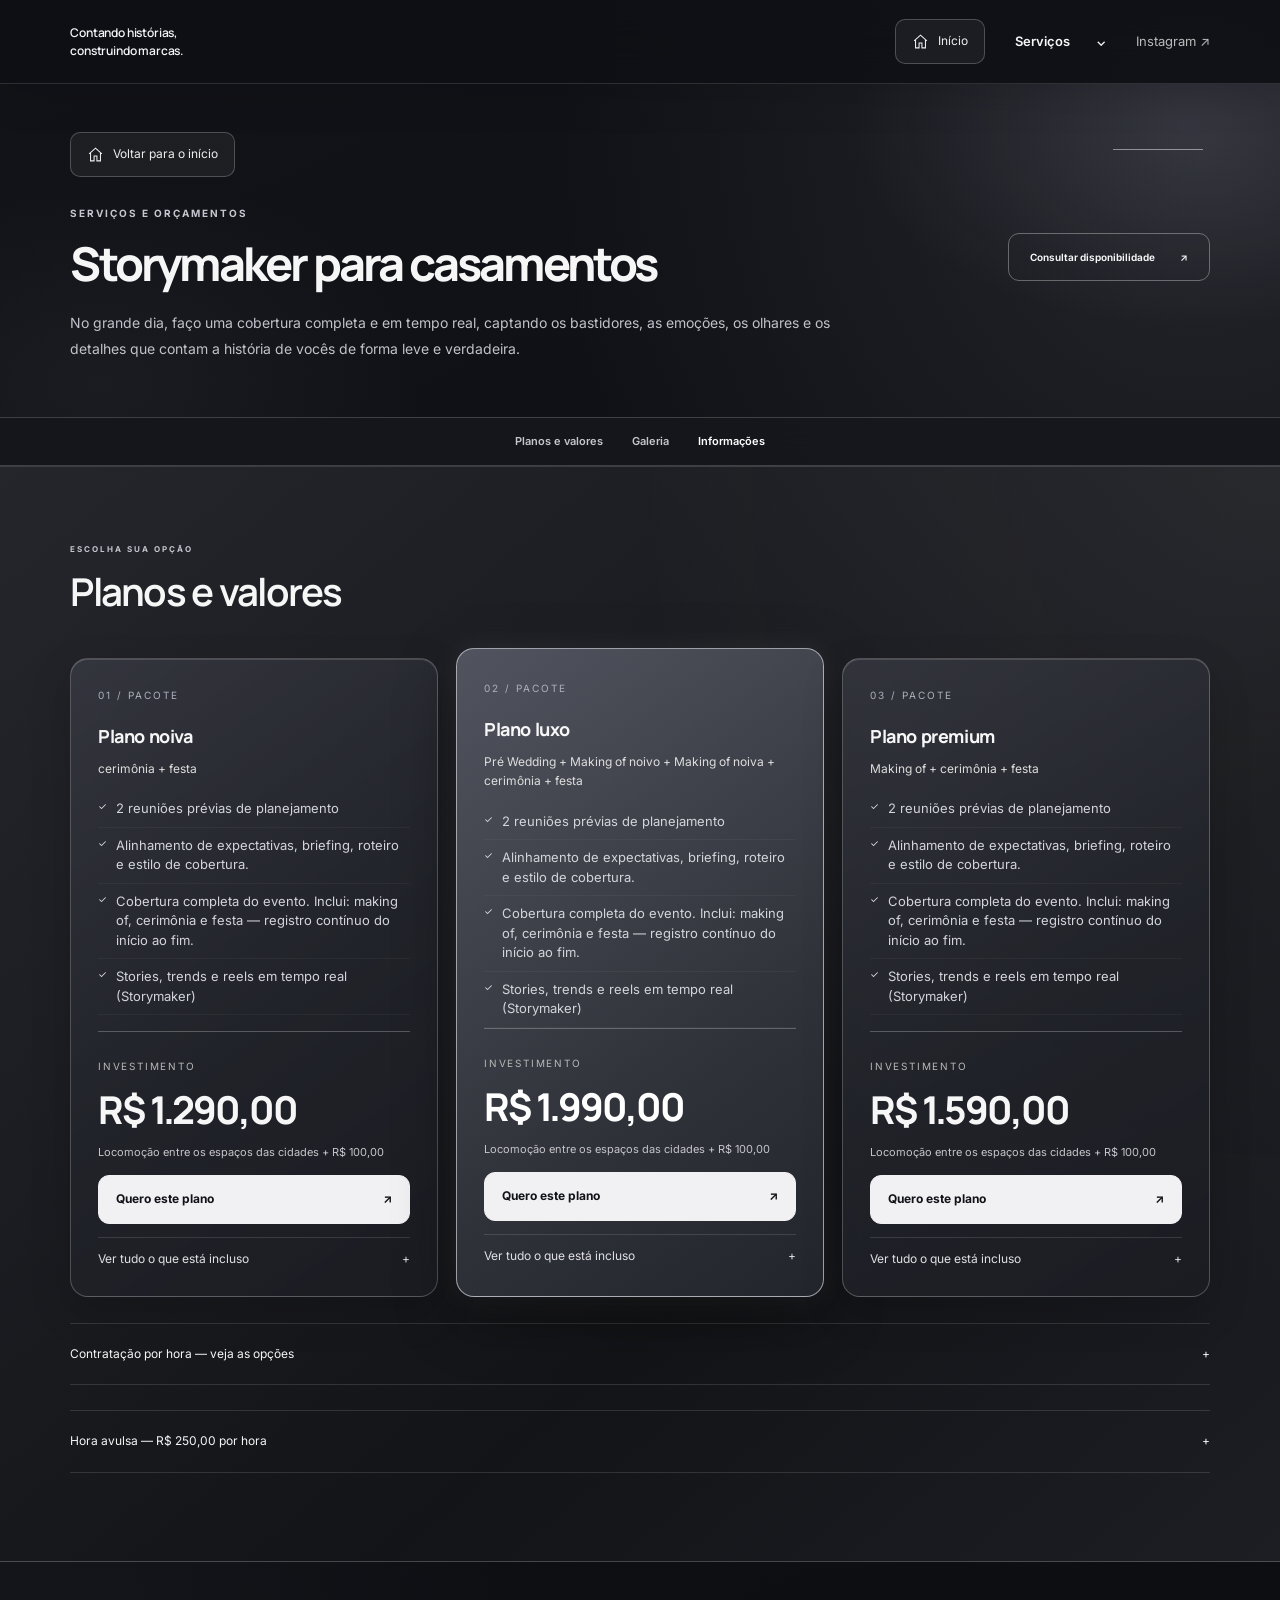
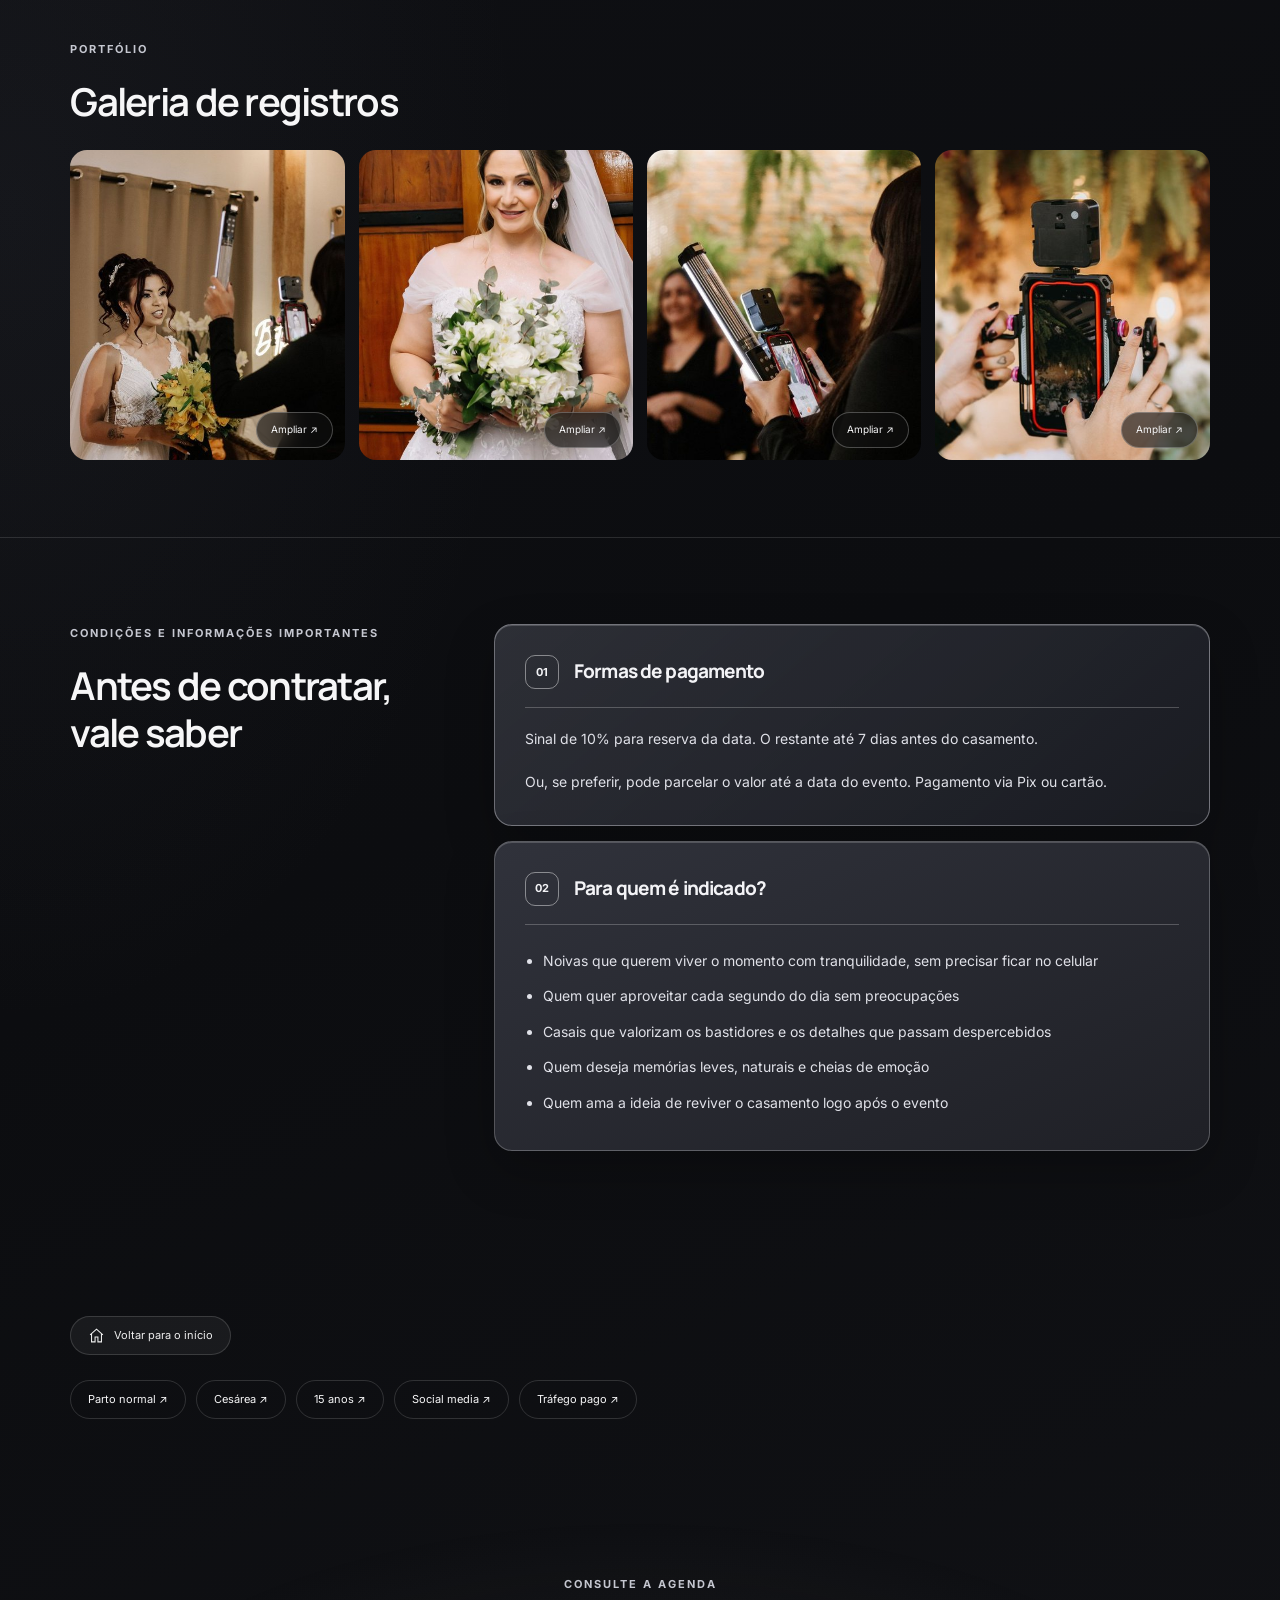
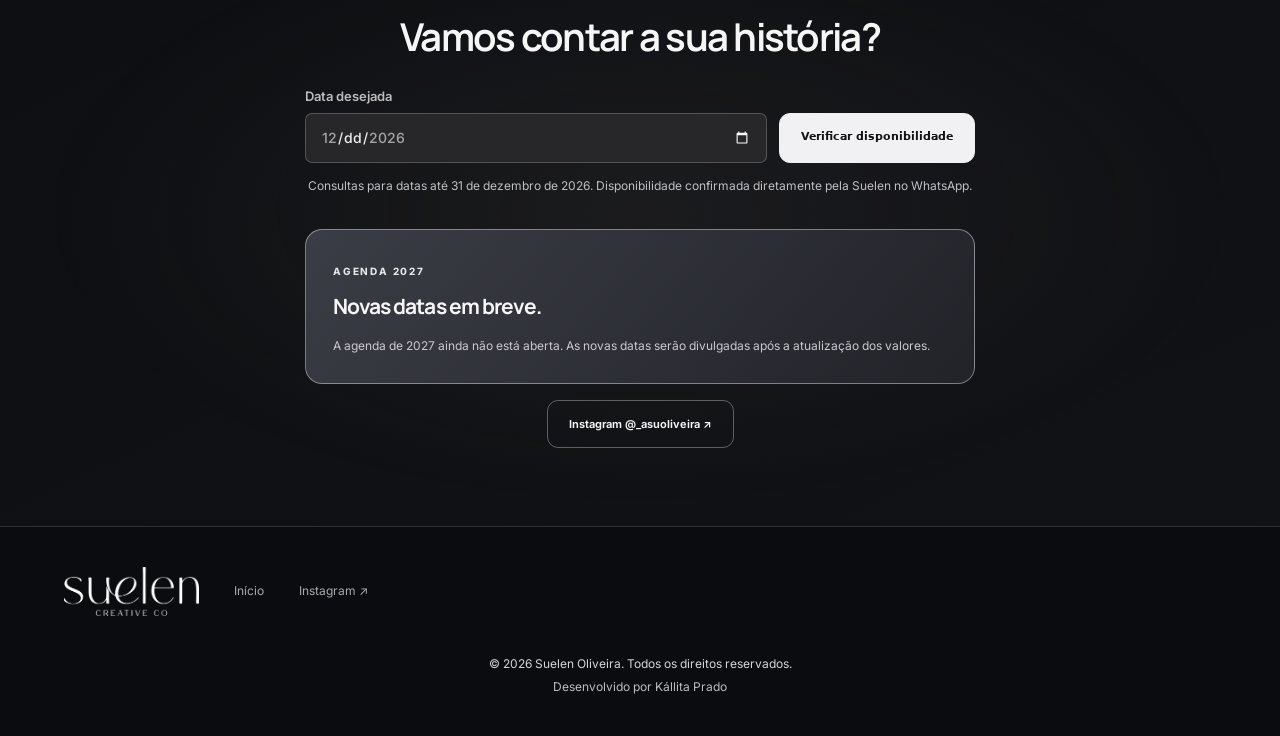
==== commit f90d3271: "Organiza direitos autorais e crédito de desenvolvimento no rodapé" ====
--- a/casamento.html
+++ b/casamento.html
@@ -11,7 +11,7 @@
    Storymaker para casamentos | Suelen Creative Co
   </title>
   <meta content="Serviços e orçamentos de Suelen Oliveira. Fotografia de parto, Storymaker, marketing e tráfego pago." name="description"/>
-  <link href="style.css?v=9" rel="stylesheet"/>
+  <link href="style.css?v=10" rel="stylesheet"/>
  </head>
  <body>
   <a class="skip" href="#conteudo">
@@ -991,9 +991,14 @@
    <a href="https://www.instagram.com/_asuoliveira/" rel="noopener" target="_blank">
     Instagram ↗
    </a>
-   <p class="copyright">
-    © 2026 Suelen Oliveira. Todos os direitos reservados. Desenvolvido por Kállita Prado.
-   </p>
+      <div class="footer-credits">
+    <p class="copyright">
+     © 2026 Suelen Oliveira. Todos os direitos reservados.
+    </p>
+    <p class="developer-credit">
+     Desenvolvido por Kállita Prado
+    </p>
+   </div>
   </footer>
   <dialog aria-label="Fotografia ampliada" class="lightbox">
    <button aria-label="Fechar fotografia" type="button">
--- a/style.css
+++ b/style.css
@@ -3257,3 +3257,29 @@
     height: 24px;
   }
 }
+
+
+/* Footer: direitos autorais e crédito de desenvolvimento em linhas separadas. */
+footer .footer-credits {
+  flex: 1 0 100%;
+  display: flex;
+  flex-direction: column;
+  align-items: center;
+  gap: 4px;
+  margin-top: 3px;
+  text-align: center;
+}
+footer .footer-credits p {
+  flex: none;
+  margin: 0;
+  line-height: 1.6;
+}
+footer .footer-credits .copyright {
+  flex: none;
+  color: #d6d6d8;
+  font-size: 12px;
+}
+footer .footer-credits .developer-credit {
+  color: #bdbdc1;
+  font-size: 12px;
+}
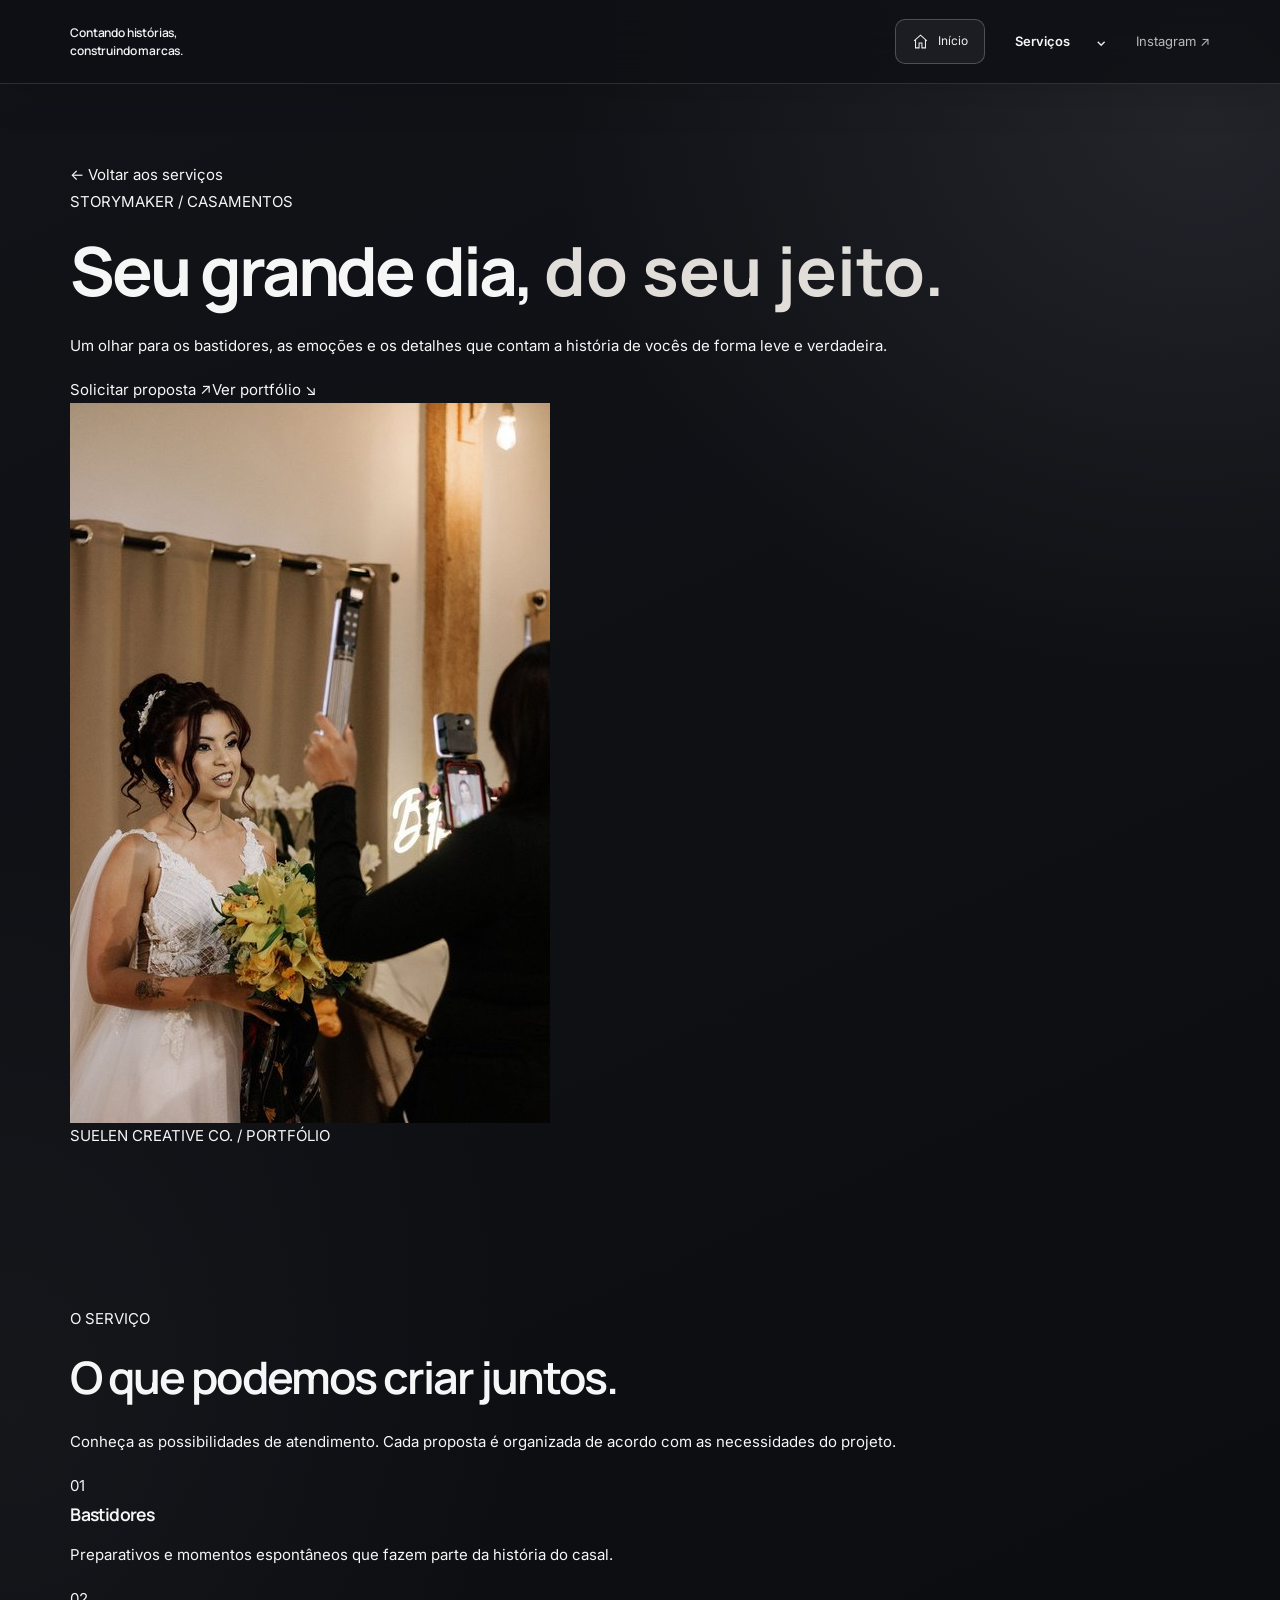
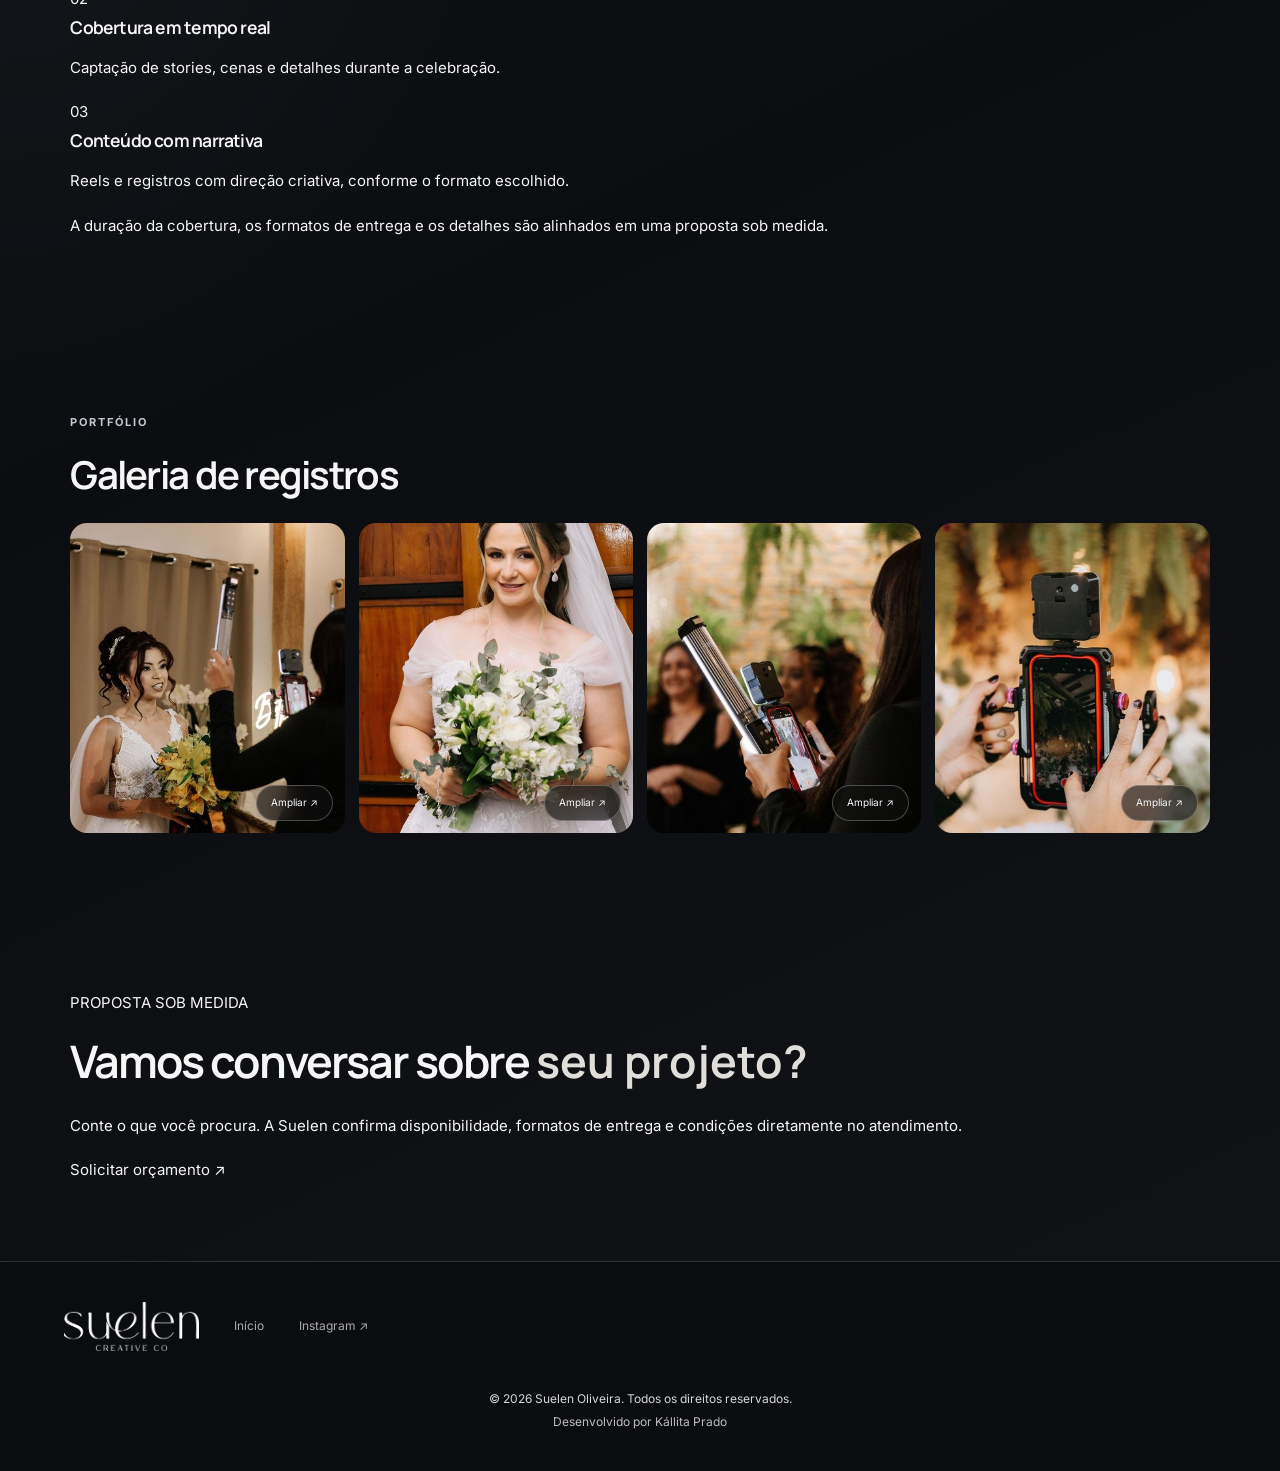
==== commit a1e58975: "Reorganiza portfólio editorial: casamento.html" ====
--- a/casamento.html
+++ b/casamento.html
@@ -10,8 +10,9 @@
   <title>
    Storymaker para casamentos | Suelen Creative Co
   </title>
-  <meta content="Serviços e orçamentos de Suelen Oliveira. Fotografia de parto, Storymaker, marketing e tráfego pago." name="description"/>
-  <link href="style.css?v=10" rel="stylesheet"/>
+  <meta content="Storymaker para casamentos com Suelen Oliveira. Conheça o portfólio e solicite uma proposta sob medida pelo WhatsApp." name="description"/>
+  <link href="style.css?v=11" rel="stylesheet"/>
+  <link href="editorial.css?v=1" rel="stylesheet"/>
  </head>
  <body>
   <a class="skip" href="#conteudo">
@@ -41,37 +42,37 @@
     </summary>
     <nav aria-label="Serviços">
      <a href="normal.html">
-      👶 Parto normal
+      Parto normal
       <span>
        ↗
       </span>
      </a>
      <a href="cesarea.html">
-      🏥 Cesárea
+      Cesárea
       <span>
        ↗
       </span>
      </a>
      <a aria-current="page" href="casamento.html">
-      💍 Casamentos
+      Casamentos
       <span>
        ↗
       </span>
      </a>
      <a href="quinze.html">
-      🎂 15 anos
+      15 anos
       <span>
        ↗
       </span>
      </a>
      <a href="social.html">
-      📱 Social media
+      Social media
       <span>
        ↗
       </span>
      </a>
      <a href="trafego.html">
-      📈 Tráfego pago
+      Tráfego pago
       <span>
        ↗
       </span>
@@ -82,755 +83,18 @@
     Instagram ↗
    </a>
   </header>
-  <main id="conteudo">
-   <section class="wrap service-heading enhanced-service-hero">
-    <a class="back-home" href="index.html">
-     <svg aria-hidden="true" fill="none" height="17" stroke="currentColor" stroke-width="1.5" viewBox="0 0 24 24" width="17">
-      <path d="m3 11 9-8 9 8M5 9v12h5v-7h4v7h5V9">
-      </path>
-     </svg>
-     Voltar para o início
-    </a>
-    <div class="service-title">
-     <div>
-      <p class="eyebrow">
-       SERVIÇOS E ORÇAMENTOS
-      </p>
-      <h1>
-       Storymaker para casamentos
-      </h1>
-     </div>
-     <a class="button outline" href="https://wa.me/5519999200399?text=Ol%C3%A1%2C%20Suelen%21%20Tenho%20interesse%20em%20Storymaker%20para%20casamentos.%20Podemos%20conversar%20sobre%20disponibilidade%20e%20condi%C3%A7%C3%B5es%3F" rel="noopener" target="_blank">
-      Consultar disponibilidade
-      <span aria-hidden="true">
-       ↗
-      </span>
-     </a>
-    </div>
-    <p class="service-lead">
-     No grande dia, faço uma cobertura completa e em tempo real, captando os bastidores, as emoções, os olhares e os detalhes que contam a história de vocês de forma leve e verdadeira.
-    </p>
-   </section>
-   <nav aria-label="Nesta página" class="page-nav">
-    <a href="#investimento">
-     Planos e valores
-    </a>
-    <a href="#galeria">
-     Galeria
-    </a>
-    <a href="#informacoes">
-     Informações
-    </a>
-   </nav>
-   <section class="investment" id="investimento">
-    <div class="wrap">
-     <p class="eyebrow">
-      ESCOLHA SUA OPÇÃO
-     </p>
-     <h2>
-      Planos e valores
-     </h2>
-     <div class="plans wedding-plans">
-      <article class="plan reveal">
-       <p class="package-number">
-        01 / PACOTE
-       </p>
-       <h3>
-        Plano noiva
-       </h3>
-       <p class="plan-scope">
-        cerimônia + festa
-       </p>
-       <ul>
-        <li>
-         2 reuniões prévias de planejamento
-        </li>
-        <li>
-         Alinhamento de expectativas, briefing, roteiro e estilo de cobertura.
-        </li>
-        <li>
-         Cobertura completa do evento. Inclui: making of, cerimônia e festa — registro contínuo do início ao fim.
-        </li>
-        <li>
-         Stories, trends e reels em tempo real (Storymaker)
-        </li>
-       </ul>
-       <div class="price-block">
-        <span>
-         INVESTIMENTO
-        </span>
-        <p class="price">
-         R$ 1.290,00
-        </p>
-        <p class="plan-sub">
-         Locomoção entre os espaços das cidades + R$ 100,00
-        </p>
-       </div>
-       <a class="button light" href="https://wa.me/5519999200399?text=Ol%C3%A1%2C%20Suelen%21%20Tenho%20interesse%20em%20Storymaker%20para%20casamentos%20%E2%80%94%20Plano%20noiva%20%28R%24%201.290%2C00%29.%20Gostaria%20de%20consultar%20a%20disponibilidade%20e%20as%20condi%C3%A7%C3%B5es%20de%20contrata%C3%A7%C3%A3o." rel="noopener" target="_blank">
-        Quero este plano
-        <span aria-hidden="true">
-         ↗
-        </span>
-       </a>
-       <details class="coverage">
-        <summary>
-         Ver tudo o que está incluso
-         <span>
-          +
-         </span>
-        </summary>
-        <ul>
-         <li>
-          Captação + edição instantânea durante o evento.
-         </li>
-         <li>
-          Conteúdo entregue na hora, com estética atual, dinâmica e narrativa do dia.
-         </li>
-         <li>
-          Fotos documentais em tempo real
-         </li>
-         <li>
-          Registros espontâneos e naturais, entregues imediatamente no decorrer do evento.
-         </li>
-         <li>
-          Edição com estilo documental + toque emocional
-         </li>
-         <li>
-          Construção visual que transmite verdade, emoção e fluidez narrativa.
-         </li>
-         <li>
-          7 a 8 horas de evento
-         </li>
-        </ul>
-       </details>
-      </article>
-      <article class="plan reveal featured-plan">
-       <p class="package-number">
-        02 / PACOTE
-       </p>
-       <h3>
-        Plano luxo
-       </h3>
-       <p class="plan-scope">
-        Pré Wedding + Making of noivo + Making of noiva + cerimônia + festa
-       </p>
-       <ul>
-        <li>
-         2 reuniões prévias de planejamento
-        </li>
-        <li>
-         Alinhamento de expectativas, briefing, roteiro e estilo de cobertura.
-        </li>
-        <li>
-         Cobertura completa do evento. Inclui: making of, cerimônia e festa — registro contínuo do início ao fim.
-        </li>
-        <li>
-         Stories, trends e reels em tempo real (Storymaker)
-        </li>
-       </ul>
-       <div class="price-block">
-        <span>
-         INVESTIMENTO
-        </span>
-        <p class="price">
-         R$ 1.990,00
-        </p>
-        <p class="plan-sub">
-         Locomoção entre os espaços das cidades + R$ 100,00
-        </p>
-       </div>
-       <a class="button light" href="https://wa.me/5519999200399?text=Ol%C3%A1%2C%20Suelen%21%20Tenho%20interesse%20em%20Storymaker%20para%20casamentos%20%E2%80%94%20Plano%20luxo%20%28R%24%201.990%2C00%29.%20Gostaria%20de%20consultar%20a%20disponibilidade%20e%20as%20condi%C3%A7%C3%B5es%20de%20contrata%C3%A7%C3%A3o." rel="noopener" target="_blank">
-        Quero este plano
-        <span aria-hidden="true">
-         ↗
-        </span>
-       </a>
-       <details class="coverage">
-        <summary>
-         Ver tudo o que está incluso
-         <span>
-          +
-         </span>
-        </summary>
-        <ul>
-         <li>
-          Captação + edição instantânea durante o evento.
-         </li>
-         <li>
-          Conteúdo entregue na hora, com estética atual, dinâmica e narrativa do dia.
-         </li>
-         <li>
-          Fotos documentais em tempo real
-         </li>
-         <li>
-          Registros espontâneos e naturais, entregues imediatamente no decorrer do evento.
-         </li>
-         <li>
-          Edição com estilo documental + toque emocional
-         </li>
-         <li>
-          Construção visual que transmite verdade, emoção e fluidez narrativa.
-         </li>
-         <li>
-          Vídeo completo pós-evento (Videomaker)
-         </li>
-         <li>
-          Entregue em até 3 dias.
-         </li>
-         <li>
-          Edição profissional reunindo os melhores momentos de tudo
-         </li>
-         <li>
-          Sem limite de horas de evento
-         </li>
-        </ul>
-       </details>
-      </article>
-      <article class="plan reveal">
-       <p class="package-number">
-        03 / PACOTE
-       </p>
-       <h3>
-        Plano premium
-       </h3>
-       <p class="plan-scope">
-        Making of + cerimônia + festa
-       </p>
-       <ul>
-        <li>
-         2 reuniões prévias de planejamento
-        </li>
-        <li>
-         Alinhamento de expectativas, briefing, roteiro e estilo de cobertura.
-        </li>
-        <li>
-         Cobertura completa do evento. Inclui: making of, cerimônia e festa — registro contínuo do início ao fim.
-        </li>
-        <li>
-         Stories, trends e reels em tempo real (Storymaker)
-        </li>
-       </ul>
-       <div class="price-block">
-        <span>
-         INVESTIMENTO
-        </span>
-        <p class="price">
-         R$ 1.590,00
-        </p>
-        <p class="plan-sub">
-         Locomoção entre os espaços das cidades + R$ 100,00
-        </p>
-       </div>
-       <a class="button light" href="https://wa.me/5519999200399?text=Ol%C3%A1%2C%20Suelen%21%20Tenho%20interesse%20em%20Storymaker%20para%20casamentos%20%E2%80%94%20Plano%20premium%20%28R%24%201.590%2C00%29.%20Gostaria%20de%20consultar%20a%20disponibilidade%20e%20as%20condi%C3%A7%C3%B5es%20de%20contrata%C3%A7%C3%A3o." rel="noopener" target="_blank">
-        Quero este plano
-        <span aria-hidden="true">
-         ↗
-        </span>
-       </a>
-       <details class="coverage">
-        <summary>
-         Ver tudo o que está incluso
-         <span>
-          +
-         </span>
-        </summary>
-        <ul>
-         <li>
-          Captação + edição instantânea durante o evento.
-         </li>
-         <li>
-          Conteúdo entregue na hora, com estética atual, dinâmica e narrativa do dia.
-         </li>
-         <li>
-          Fotos documentais em tempo real
-         </li>
-         <li>
-          Registros espontâneos e naturais, entregues imediatamente no decorrer do evento.
-         </li>
-         <li>
-          Edição com estilo documental + toque emocional
-         </li>
-         <li>
-          Construção visual que transmite verdade, emoção e fluidez narrativa.
-         </li>
-         <li>
-          Vídeo completo pós-evento (Videomaker)
-         </li>
-         <li>
-          Entregue em até 7 dias.
-         </li>
-         <li>
-          Edição profissional reunindo os melhores momentos do making of, cerimônia e festa.
-         </li>
-         <li>
-          De 8 a 10 horas de evento
-         </li>
-        </ul>
-       </details>
-      </article>
-     </div>
-     <details class="more-plans">
-      <summary>
-       Contratação por hora — veja as opções
-       <span>
-        +
-       </span>
-      </summary>
-      <div class="plans hours">
-       <article class="plan reveal">
-        <p class="package-number">
-         04 / PACOTE
-        </p>
-        <h3>
-         1 hora
-        </h3>
-        <ul>
-         <li>
-          Planejamento pré-evento: briefing e alinhamento da cobertura.
-         </li>
-         <li>
-          Cobertura por hora: você escolhe e distribui as horas como preferir.
-         </li>
-         <li>
-          Storymaker: Stories, trends e Reels em tempo real.
-         </li>
-         <li>
-          Fotos documentais: registros espontâneos entregues durante o evento.
-         </li>
-        </ul>
-        <div class="price-block">
-         <span>
-          INVESTIMENTO
-         </span>
-         <p class="price">
-          R$ 350,00
-         </p>
-         <p class="plan-sub">
-         </p>
-        </div>
-        <a class="button light" href="https://wa.me/5519999200399?text=Ol%C3%A1%2C%20Suelen%21%20Tenho%20interesse%20em%20Storymaker%20para%20casamentos%20%E2%80%94%201%20hora%20%28R%24%20350%2C00%29.%20Gostaria%20de%20consultar%20a%20disponibilidade%20e%20as%20condi%C3%A7%C3%B5es%20de%20contrata%C3%A7%C3%A3o." rel="noopener" target="_blank">
-         Quero este plano
-         <span aria-hidden="true">
-          ↗
-         </span>
-        </a>
-        <details class="coverage">
-         <summary>
-          Ver tudo o que está incluso
-          <span>
-           +
-          </span>
-         </summary>
-         <ul>
-          <li>
-           Direção criativa durante a captação.
-          </li>
-          <li>
-           Vídeo pós-evento: edição profissional, entregue em até 20 dias.
-          </li>
-          <li>
-           Locomoção entre espaços inclusa.
-          </li>
-          <li>
-           1 Polaroid inclusa.
-          </li>
-         </ul>
-        </details>
-       </article>
-       <article class="plan reveal">
-        <p class="package-number">
-         05 / PACOTE
-        </p>
-        <h3>
-         2 horas
-        </h3>
-        <ul>
-         <li>
-          Planejamento pré-evento: briefing e alinhamento da cobertura.
-         </li>
-         <li>
-          Cobertura por hora: você escolhe e distribui as horas como preferir.
-         </li>
-         <li>
-          Storymaker: Stories, trends e Reels em tempo real.
-         </li>
-         <li>
-          Fotos documentais: registros espontâneos entregues durante o evento.
-         </li>
-        </ul>
-        <div class="price-block">
-         <span>
-          INVESTIMENTO
-         </span>
-         <p class="price">
-          R$ 500,00
-         </p>
-         <p class="plan-sub">
-         </p>
-        </div>
-        <a class="button light" href="https://wa.me/5519999200399?text=Ol%C3%A1%2C%20Suelen%21%20Tenho%20interesse%20em%20Storymaker%20para%20casamentos%20%E2%80%94%202%20horas%20%28R%24%20500%2C00%29.%20Gostaria%20de%20consultar%20a%20disponibilidade%20e%20as%20condi%C3%A7%C3%B5es%20de%20contrata%C3%A7%C3%A3o." rel="noopener" target="_blank">
-         Quero este plano
-         <span aria-hidden="true">
-          ↗
-         </span>
-        </a>
-        <details class="coverage">
-         <summary>
-          Ver tudo o que está incluso
-          <span>
-           +
-          </span>
-         </summary>
-         <ul>
-          <li>
-           Direção criativa durante a captação.
-          </li>
-          <li>
-           Vídeo pós-evento: edição profissional, entregue em até 20 dias.
-          </li>
-          <li>
-           Locomoção entre espaços inclusa.
-          </li>
-          <li>
-           1 Polaroid inclusa.
-          </li>
-         </ul>
-        </details>
-       </article>
-       <article class="plan reveal">
-        <p class="package-number">
-         06 / PACOTE
-        </p>
-        <h3>
-         3 horas
-        </h3>
-        <ul>
-         <li>
-          Planejamento pré-evento: briefing e alinhamento da cobertura.
-         </li>
-         <li>
-          Cobertura por hora: você escolhe e distribui as horas como preferir.
-         </li>
-         <li>
-          Storymaker: Stories, trends e Reels em tempo real.
-         </li>
-         <li>
-          Fotos documentais: registros espontâneos entregues durante o evento.
-         </li>
-        </ul>
-        <div class="price-block">
-         <span>
-          INVESTIMENTO
-         </span>
-         <p class="price">
-          R$ 620,00
-         </p>
-         <p class="plan-sub">
-         </p>
-        </div>
-        <a class="button light" href="https://wa.me/5519999200399?text=Ol%C3%A1%2C%20Suelen%21%20Tenho%20interesse%20em%20Storymaker%20para%20casamentos%20%E2%80%94%203%20horas%20%28R%24%20620%2C00%29.%20Gostaria%20de%20consultar%20a%20disponibilidade%20e%20as%20condi%C3%A7%C3%B5es%20de%20contrata%C3%A7%C3%A3o." rel="noopener" target="_blank">
-         Quero este plano
-         <span aria-hidden="true">
-          ↗
-         </span>
-        </a>
-        <details class="coverage">
-         <summary>
-          Ver tudo o que está incluso
-          <span>
-           +
-          </span>
-         </summary>
-         <ul>
-          <li>
-           Direção criativa durante a captação.
-          </li>
-          <li>
-           Vídeo pós-evento: edição profissional, entregue em até 20 dias.
-          </li>
-          <li>
-           Locomoção entre espaços inclusa.
-          </li>
-          <li>
-           1 Polaroid inclusa.
-          </li>
-         </ul>
-        </details>
-       </article>
-       <article class="plan reveal">
-        <p class="package-number">
-         07 / PACOTE
-        </p>
-        <h3>
-         4 horas
-        </h3>
-        <ul>
-         <li>
-          Planejamento pré-evento: briefing e alinhamento da cobertura.
-         </li>
-         <li>
-          Cobertura por hora: você escolhe e distribui as horas como preferir.
-         </li>
-         <li>
-          Storymaker: Stories, trends e Reels em tempo real.
-         </li>
-         <li>
-          Fotos documentais: registros espontâneos entregues durante o evento.
-         </li>
-        </ul>
-        <div class="price-block">
-         <span>
-          INVESTIMENTO
-         </span>
-         <p class="price">
-          R$ 750,00
-         </p>
-         <p class="plan-sub">
-         </p>
-        </div>
-        <a class="button light" href="https://wa.me/5519999200399?text=Ol%C3%A1%2C%20Suelen%21%20Tenho%20interesse%20em%20Storymaker%20para%20casamentos%20%E2%80%94%204%20horas%20%28R%24%20750%2C00%29.%20Gostaria%20de%20consultar%20a%20disponibilidade%20e%20as%20condi%C3%A7%C3%B5es%20de%20contrata%C3%A7%C3%A3o." rel="noopener" target="_blank">
-         Quero este plano
-         <span aria-hidden="true">
-          ↗
-         </span>
-        </a>
-        <details class="coverage">
-         <summary>
-          Ver tudo o que está incluso
-          <span>
-           +
-          </span>
-         </summary>
-         <ul>
-          <li>
-           Direção criativa durante a captação.
-          </li>
-          <li>
-           Vídeo pós-evento: edição profissional, entregue em até 20 dias.
-          </li>
-          <li>
-           Locomoção entre espaços inclusa.
-          </li>
-          <li>
-           1 Polaroid inclusa.
-          </li>
-         </ul>
-        </details>
-       </article>
-       <article class="plan reveal">
-        <p class="package-number">
-         08 / PACOTE
-        </p>
-        <h3>
-         5 horas
-        </h3>
-        <ul>
-         <li>
-          Planejamento pré-evento: briefing e alinhamento da cobertura.
-         </li>
-         <li>
-          Cobertura por hora: você escolhe e distribui as horas como preferir.
-         </li>
-         <li>
-          Storymaker: Stories, trends e Reels em tempo real.
-         </li>
-         <li>
-          Fotos documentais: registros espontâneos entregues durante o evento.
-         </li>
-        </ul>
-        <div class="price-block">
-         <span>
-          INVESTIMENTO
-         </span>
-         <p class="price">
-          R$ 880,00
-         </p>
-         <p class="plan-sub">
-         </p>
-        </div>
-        <a class="button light" href="https://wa.me/5519999200399?text=Ol%C3%A1%2C%20Suelen%21%20Tenho%20interesse%20em%20Storymaker%20para%20casamentos%20%E2%80%94%205%20horas%20%28R%24%20880%2C00%29.%20Gostaria%20de%20consultar%20a%20disponibilidade%20e%20as%20condi%C3%A7%C3%B5es%20de%20contrata%C3%A7%C3%A3o." rel="noopener" target="_blank">
-         Quero este plano
-         <span aria-hidden="true">
-          ↗
-         </span>
-        </a>
-        <details class="coverage">
-         <summary>
-          Ver tudo o que está incluso
-          <span>
-           +
-          </span>
-         </summary>
-         <ul>
-          <li>
-           Direção criativa durante a captação.
-          </li>
-          <li>
-           Vídeo pós-evento: edição profissional, entregue em até 20 dias.
-          </li>
-          <li>
-           Locomoção entre espaços inclusa.
-          </li>
-          <li>
-           1 Polaroid inclusa.
-          </li>
-         </ul>
-        </details>
-       </article>
-       <article class="plan reveal">
-        <p class="package-number">
-         09 / PACOTE
-        </p>
-        <h3>
-         6 horas
-        </h3>
-        <ul>
-         <li>
-          Planejamento pré-evento: briefing e alinhamento da cobertura.
-         </li>
-         <li>
-          Cobertura por hora: você escolhe e distribui as horas como preferir.
-         </li>
-         <li>
-          Storymaker: Stories, trends e Reels em tempo real.
-         </li>
-         <li>
-          Fotos documentais: registros espontâneos entregues durante o evento.
-         </li>
-        </ul>
-        <div class="price-block">
-         <span>
-          INVESTIMENTO
-         </span>
-         <p class="price">
-          R$ 1.000,00
-         </p>
-         <p class="plan-sub">
-         </p>
-        </div>
-        <a class="button light" href="https://wa.me/5519999200399?text=Ol%C3%A1%2C%20Suelen%21%20Tenho%20interesse%20em%20Storymaker%20para%20casamentos%20%E2%80%94%206%20horas%20%28R%24%201.000%2C00%29.%20Gostaria%20de%20consultar%20a%20disponibilidade%20e%20as%20condi%C3%A7%C3%B5es%20de%20contrata%C3%A7%C3%A3o." rel="noopener" target="_blank">
-         Quero este plano
-         <span aria-hidden="true">
-          ↗
-         </span>
-        </a>
-        <details class="coverage">
-         <summary>
-          Ver tudo o que está incluso
-          <span>
-           +
-          </span>
-         </summary>
-         <ul>
-          <li>
-           Direção criativa durante a captação.
-          </li>
-          <li>
-           Vídeo pós-evento: edição profissional, entregue em até 20 dias.
-          </li>
-          <li>
-           Locomoção entre espaços inclusa.
-          </li>
-          <li>
-           1 Polaroid inclusa.
-          </li>
-         </ul>
-        </details>
-       </article>
-      </div>
-     </details>
-     <details class="more-plans">
-      <summary>
-       Hora avulsa — R$ 250,00 por hora
-       <span>
-        +
-       </span>
-      </summary>
-      <div class="plans">
-       <article class="plan reveal">
-        <p class="package-number">
-         10 / PACOTE
-        </p>
-        <h3>
-         Hora avulsa
-        </h3>
-        <ul>
-         <li>
-          2 reuniões prévias de planejamento
-         </li>
-         <li>
-          Alinhamento de expectativas, briefing, roteiro e estilo de cobertura.
-         </li>
-         <li>
-          Cobertura completa do evento. Inclui: making of, cerimônia e festa — registro contínuo do início ao fim.
-         </li>
-         <li>
-          Stories, trends e reels em tempo real (Storymaker)
-         </li>
-        </ul>
-        <div class="price-block">
-         <span>
-          INVESTIMENTO
-         </span>
-         <p class="price">
-          R$ 250,00
-         </p>
-         <p class="plan-sub">
-          preço por hora
-         </p>
-        </div>
-        <a class="button light" href="https://wa.me/5519999200399?text=Ol%C3%A1%2C%20Suelen%21%20Tenho%20interesse%20em%20Storymaker%20para%20casamentos%20%E2%80%94%20Hora%20avulsa%20%28R%24%20250%2C00%29.%20Gostaria%20de%20consultar%20a%20disponibilidade%20e%20as%20condi%C3%A7%C3%B5es%20de%20contrata%C3%A7%C3%A3o." rel="noopener" target="_blank">
-         Quero este plano
-         <span aria-hidden="true">
-          ↗
-         </span>
-        </a>
-        <details class="coverage">
-         <summary>
-          Ver tudo o que está incluso
-          <span>
-           +
-          </span>
-         </summary>
-         <ul>
-          <li>
-           Captação + edição instantânea durante o evento.
-          </li>
-          <li>
-           Conteúdo entregue na hora, com estética atual, dinâmica e narrativa do dia.
-          </li>
-          <li>
-           Fotos documentais em tempo real
-          </li>
-          <li>
-           Registros espontâneos e naturais, entregues imediatamente no decorrer do evento.
-          </li>
-          <li>
-           Edição com estilo documental + toque emocional
-          </li>
-          <li>
-           Construção visual que transmite verdade, emoção e fluidez narrativa.
-          </li>
-          <li>
-           Contratação mínima de 2 horas
-          </li>
-          <li>
-           Locomoção inclusa entre os espaços
-          </li>
-          <li>
-           Deslocamentos externos totalmente contemplados.
-          </li>
-          <li>
-           Locomoção entre os espaços das cidades + R$ 100,00
-          </li>
-         </ul>
-        </details>
-       </article>
-      </div>
-     </details>
-    </div>
-   </section>
-   <section class="wrap mini-gallery reveal" id="galeria">
+  <main id="conteudo" class="editorial-main">
+<section class="ed-service-hero wrap" aria-labelledby="page-title"><div class="ed-service-copy">
+ <a class="ed-back" href="index.html">← Voltar aos serviços</a><p class="ed-eyebrow">STORYMAKER / CASAMENTOS</p>
+ <h1 id="page-title">Seu grande dia, <em>do seu jeito.</em></h1><p class="ed-lead">Um olhar para os bastidores, as emoções e os detalhes que contam a história de vocês de forma leve e verdadeira.</p>
+ <a class="ed-btn" href="https://wa.me/5519999200399?text=Ol%C3%A1%2C%20Suelen!%20Conheci%20seu%20portf%C3%B3lio%20e%20gostaria%20de%20solicitar%20uma%20proposta%20para%20Storymaker%20para%20casamento.%20Podemos%20conversar%3F" target="_blank" rel="noopener noreferrer">Solicitar proposta <span aria-hidden="true">↗</span></a><a class="ed-text-link" href="#galeria">Ver portfólio ↘</a>
+ </div><div class="ed-service-image"><img src="assets/wedding-4.jpg" alt="Registro de casamento do portfólio" loading="lazy"><span>SUELEN CREATIVE CO. / PORTFÓLIO</span></div></section>
+ <section class="ed-offer wrap" id="sobre-servico"><div class="ed-section-heading"><p class="ed-eyebrow">O SERVIÇO</p><h2>O que podemos criar juntos.</h2>
+ <p>Conheça as possibilidades de atendimento. Cada proposta é organizada de acordo com as necessidades do projeto.</p></div>
+ <div class="ed-options"><article class="ed-option"><span>01</span><h3>Bastidores</h3><p>Preparativos e momentos espontâneos que fazem parte da história do casal.</p></article>
+<article class="ed-option"><span>02</span><h3>Cobertura em tempo real</h3><p>Captação de stories, cenas e detalhes durante a celebração.</p></article>
+<article class="ed-option"><span>03</span><h3>Conteúdo com narrativa</h3><p>Reels e registros com direção criativa, conforme o formato escolhido.</p></article></div><p class="ed-note">A duração da cobertura, os formatos de entrega e os detalhes são alinhados em uma proposta sob medida.</p></section>
+ <section class="wrap mini-gallery reveal" id="galeria">
     <p class="eyebrow">
      PORTFÓLIO
     </p>
@@ -864,126 +128,11 @@
      </a>
     </div>
    </section>
-   <section class="wrap source-info elevated-info reveal" id="informacoes">
-    <div>
-     <p class="eyebrow">
-      CONDIÇÕES E INFORMAÇÕES IMPORTANTES
-     </p>
-     <h2>
-      Antes de contratar, vale saber
-     </h2>
-    </div>
-    <div class="proposal-panels">
-     <article class="proposal-card proposal-payment">
-      <div class="proposal-card-title">
-       <span class="proposal-index">
-        01
-       </span>
-       <h3>
-        Formas de pagamento
-       </h3>
-      </div>
-      <p>
-       Sinal de 10% para reserva da data. O restante até 7 dias antes do casamento.
-      </p>
-      <p>
-       Ou, se preferir, pode parcelar o valor até a data do evento. Pagamento via Pix ou cartão.
-      </p>
-     </article>
-     <article class="proposal-card proposal-notes">
-      <div class="proposal-card-title">
-       <span class="proposal-index">
-        02
-       </span>
-       <h3>
-        Para quem é indicado?
-       </h3>
-      </div>
-      <ul>
-       <li>
-        Noivas que querem viver o momento com tranquilidade, sem precisar ficar no celular
-       </li>
-       <li>
-        Quem quer aproveitar cada segundo do dia sem preocupações
-       </li>
-       <li>
-        Casais que valorizam os bastidores e os detalhes que passam despercebidos
-       </li>
-       <li>
-        Quem deseja memórias leves, naturais e cheias de emoção
-       </li>
-       <li>
-        Quem ama a ideia de reviver o casamento logo após o evento
-       </li>
-      </ul>
-     </article>
-    </div>
-   </section>
-   <section class="wrap other-services">
-    <a class="back-home" href="index.html">
-     <svg aria-hidden="true" fill="none" height="17" stroke="currentColor" stroke-width="1.5" viewBox="0 0 24 24" width="17">
-      <path d="m3 11 9-8 9 8M5 9v12h5v-7h4v7h5V9">
-      </path>
-     </svg>
-     Voltar para o início
-    </a>
-    <div>
-     <a href="normal.html">
-      Parto normal ↗
-     </a>
-     <a href="cesarea.html">
-      Cesárea ↗
-     </a>
-     <a href="quinze.html">
-      15 anos ↗
-     </a>
-     <a href="social.html">
-      Social media ↗
-     </a>
-     <a href="trafego.html">
-      Tráfego pago ↗
-     </a>
-    </div>
-   </section>
-   <section class="contact wrap reveal">
-    <p class="eyebrow">
-     CONSULTE A AGENDA
-    </p>
-    <h2>
-     Vamos contar a sua história?
-    </h2>
-    <form class="date-request">
-     <input name="service" type="hidden" value="Casamento"/>
-     <label>
-      Data desejada
-      <input max="2026-12-31" min="2026-10-19" name="date" required="" type="date"/>
-     </label>
-     <button class="button light" type="submit">
-      Verificar disponibilidade
-     </button>
-     <p>
-      Consultas para datas até 31 de dezembro de 2026. Disponibilidade confirmada diretamente pela Suelen no WhatsApp.
-     </p>
-    </form>
-    <aside aria-label="Agenda de 2027" class="agenda-next-year">
-     <span class="agenda-pill">
-      AGENDA 2027
-     </span>
-     <h3>
-      Novas datas em breve.
-     </h3>
-     <p>
-      A agenda de 2027 ainda não está aberta. As novas datas serão divulgadas após a atualização dos valores.
-     </p>
-    </aside>
-    <div class="contact-actions">
-     <a class="button outline" href="https://www.instagram.com/_asuoliveira/" rel="noopener" target="_blank">
-      Instagram @_asuoliveira ↗
-     </a>
-    </div>
-   </section>
-  </main>
-  <footer>
+ 
+ <section class="ed-contact wrap"><p class="ed-eyebrow">PROPOSTA SOB MEDIDA</p><h2>Vamos conversar sobre <em>seu projeto?</em></h2>
+ <p>Conte o que você procura. A Suelen confirma disponibilidade, formatos de entrega e condições diretamente no atendimento.</p><a class="ed-btn" href="https://wa.me/5519999200399?text=Ol%C3%A1%2C%20Suelen!%20Conheci%20seu%20portf%C3%B3lio%20e%20gostaria%20de%20solicitar%20uma%20proposta%20para%20Storymaker%20para%20casamento.%20Podemos%20conversar%3F" target="_blank" rel="noopener noreferrer">Solicitar orçamento <span aria-hidden="true">↗</span></a></section>
+</main>
+<footer>
    <img alt="Suelen Creative Co" src="assets/logo-branco.png" width="150"/>
    <a href="index.html">
     Início
@@ -1006,7 +155,7 @@
    </button>
    <img alt=""/>
   </dialog>
-  <script defer="" src="app.js?v=9">
+  <script defer="" src="app.js?v=11">
   </script>
  </body>
 </html>
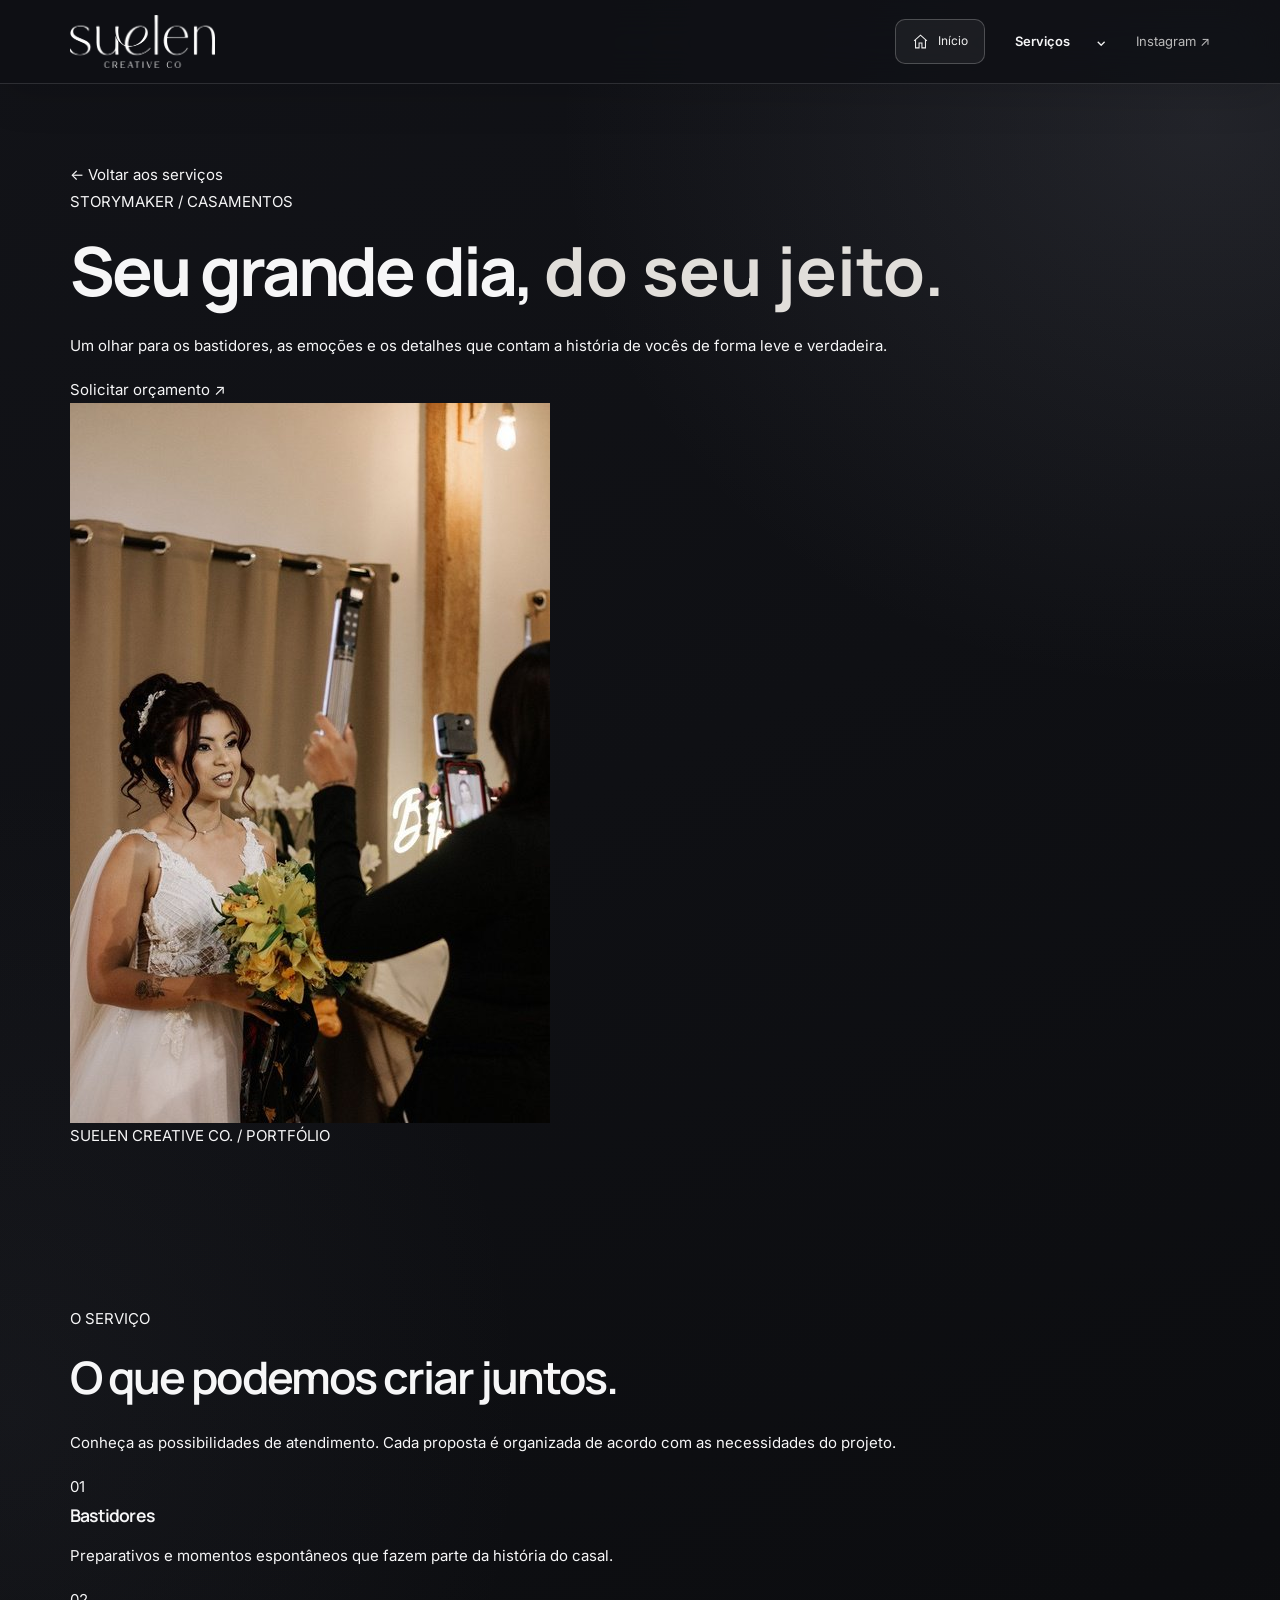
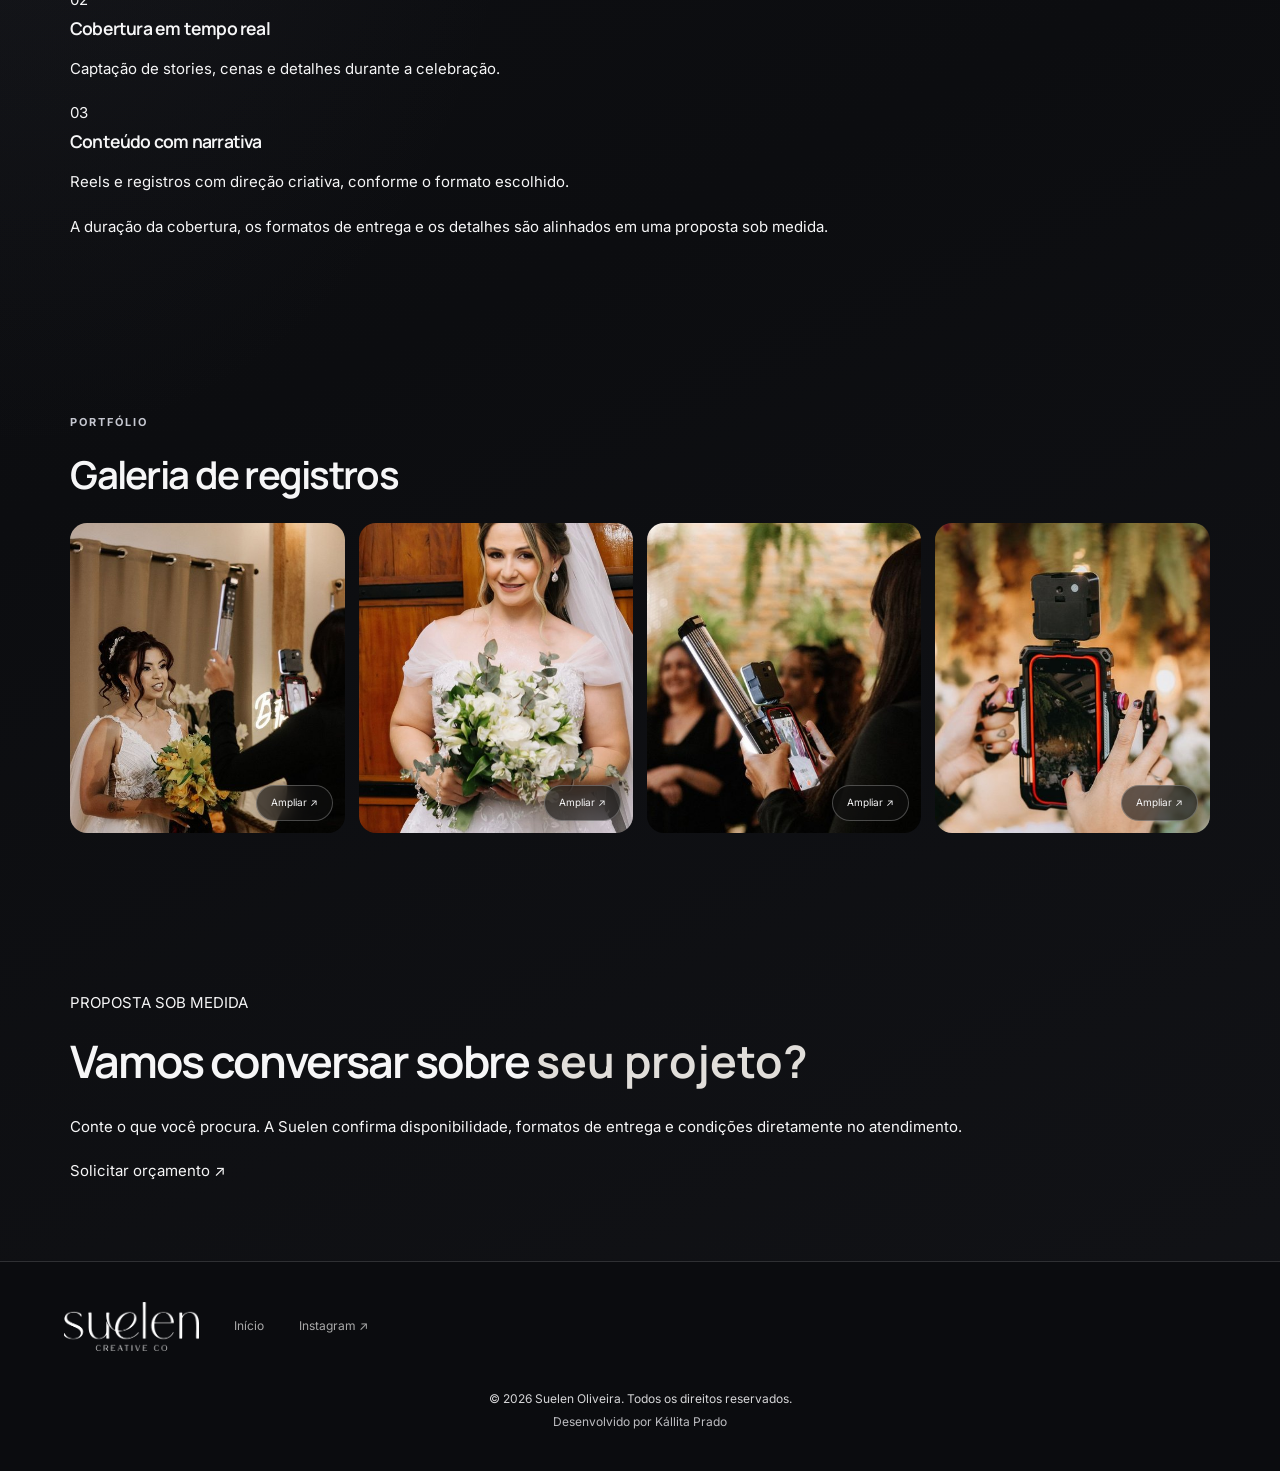
==== commit 60dd17ac: "Refina layout e navegação: casamento.html" ====
--- a/casamento.html
+++ b/casamento.html
@@ -8,11 +8,10 @@
   <meta content="width=device-width,initial-scale=1" name="viewport"/>
   <meta content="#101011" name="theme-color"/>
   <title>
-   Storymaker para casamentos | Suelen Creative Co
+   Storymaker para casamentos | Suellen Creative Co
   </title>
   <meta content="Storymaker para casamentos com Suelen Oliveira. Conheça o portfólio e solicite uma proposta sob medida pelo WhatsApp." name="description"/>
-  <link href="style.css?v=11" rel="stylesheet"/>
-  <link href="editorial.css?v=1" rel="stylesheet"/>
+  <link href="style.css?v=12" rel="stylesheet"/>
  </head>
  <body>
   <a class="skip" href="#conteudo">
@@ -21,11 +20,7 @@
   <div aria-hidden="true" class="progress">
   </div>
   <header>
-   <a aria-label="Página inicial" class="brand slogan-brand" href="index.html">
-    Contando histórias,
-    <br/>
-    construindo marcas.
-   </a>
+   <a class="brand fx-brand" aria-label="Página inicial" href="index.html"><img src="assets/logo-branco.png" alt="Suellen Creative Co." width="136" height="60"></a>
    <a class="home-button" href="index.html">
     <svg aria-hidden="true" fill="none" height="17" stroke="currentColor" stroke-width="1.5" viewBox="0 0 24 24" width="17">
      <path d="m3 11 9-8 9 8M5 9v12h5v-7h4v7h5V9">
@@ -84,16 +79,16 @@
    </a>
   </header>
   <main id="conteudo" class="editorial-main">
-<section class="ed-service-hero wrap" aria-labelledby="page-title"><div class="ed-service-copy">
+<section class="ed-service-hero wrap reveal" aria-labelledby="page-title"><div class="ed-service-copy">
  <a class="ed-back" href="index.html">← Voltar aos serviços</a><p class="ed-eyebrow">STORYMAKER / CASAMENTOS</p>
  <h1 id="page-title">Seu grande dia, <em>do seu jeito.</em></h1><p class="ed-lead">Um olhar para os bastidores, as emoções e os detalhes que contam a história de vocês de forma leve e verdadeira.</p>
- <a class="ed-btn" href="https://wa.me/5519999200399?text=Ol%C3%A1%2C%20Suelen!%20Conheci%20seu%20portf%C3%B3lio%20e%20gostaria%20de%20solicitar%20uma%20proposta%20para%20Storymaker%20para%20casamento.%20Podemos%20conversar%3F" target="_blank" rel="noopener noreferrer">Solicitar proposta <span aria-hidden="true">↗</span></a><a class="ed-text-link" href="#galeria">Ver portfólio ↘</a>
- </div><div class="ed-service-image"><img src="assets/wedding-4.jpg" alt="Registro de casamento do portfólio" loading="lazy"><span>SUELEN CREATIVE CO. / PORTFÓLIO</span></div></section>
- <section class="ed-offer wrap" id="sobre-servico"><div class="ed-section-heading"><p class="ed-eyebrow">O SERVIÇO</p><h2>O que podemos criar juntos.</h2>
+ <a class="ed-btn" href="https://wa.me/5519999200399?text=Ol%C3%A1%2C%20Suelen!%20Conheci%20seu%20portf%C3%B3lio%20e%20gostaria%20de%20solicitar%20uma%20proposta%20para%20Storymaker%20para%20casamento.%20Podemos%20conversar%3F" target="_blank" rel="noopener noreferrer">Solicitar orçamento <span aria-hidden="true">↗</span></a>
+ </div><div class="ed-service-image reveal"><img src="assets/wedding-4.jpg" alt="Registro de casamento do portfólio" loading="lazy"><span>SUELEN CREATIVE CO. / PORTFÓLIO</span></div></section>
+ <section class="ed-offer wrap reveal" id="sobre-servico"><div class="ed-section-heading"><p class="ed-eyebrow">O SERVIÇO</p><h2>O que podemos criar juntos.</h2>
  <p>Conheça as possibilidades de atendimento. Cada proposta é organizada de acordo com as necessidades do projeto.</p></div>
- <div class="ed-options"><article class="ed-option"><span>01</span><h3>Bastidores</h3><p>Preparativos e momentos espontâneos que fazem parte da história do casal.</p></article>
-<article class="ed-option"><span>02</span><h3>Cobertura em tempo real</h3><p>Captação de stories, cenas e detalhes durante a celebração.</p></article>
-<article class="ed-option"><span>03</span><h3>Conteúdo com narrativa</h3><p>Reels e registros com direção criativa, conforme o formato escolhido.</p></article></div><p class="ed-note">A duração da cobertura, os formatos de entrega e os detalhes são alinhados em uma proposta sob medida.</p></section>
+ <div class="ed-options"><article class="ed-option reveal"><span>01</span><h3>Bastidores</h3><p>Preparativos e momentos espontâneos que fazem parte da história do casal.</p></article>
+<article class="ed-option reveal"><span>02</span><h3>Cobertura em tempo real</h3><p>Captação de stories, cenas e detalhes durante a celebração.</p></article>
+<article class="ed-option reveal"><span>03</span><h3>Conteúdo com narrativa</h3><p>Reels e registros com direção criativa, conforme o formato escolhido.</p></article></div><p class="ed-note">A duração da cobertura, os formatos de entrega e os detalhes são alinhados em uma proposta sob medida.</p></section>
  <section class="wrap mini-gallery reveal" id="galeria">
     <p class="eyebrow">
      PORTFÓLIO
@@ -129,11 +124,11 @@
     </div>
    </section>
  
- <section class="ed-contact wrap"><p class="ed-eyebrow">PROPOSTA SOB MEDIDA</p><h2>Vamos conversar sobre <em>seu projeto?</em></h2>
+ <section class="ed-contact wrap reveal"><p class="ed-eyebrow">PROPOSTA SOB MEDIDA</p><h2>Vamos conversar sobre <em>seu projeto?</em></h2>
  <p>Conte o que você procura. A Suelen confirma disponibilidade, formatos de entrega e condições diretamente no atendimento.</p><a class="ed-btn" href="https://wa.me/5519999200399?text=Ol%C3%A1%2C%20Suelen!%20Conheci%20seu%20portf%C3%B3lio%20e%20gostaria%20de%20solicitar%20uma%20proposta%20para%20Storymaker%20para%20casamento.%20Podemos%20conversar%3F" target="_blank" rel="noopener noreferrer">Solicitar orçamento <span aria-hidden="true">↗</span></a></section>
 </main>
 <footer>
-   <img alt="Suelen Creative Co" src="assets/logo-branco.png" width="150"/>
+   <img alt="Suellen Creative Co" src="assets/logo-branco.png" width="150"/>
    <a href="index.html">
     Início
    </a>
@@ -155,7 +150,7 @@
    </button>
    <img alt=""/>
   </dialog>
-  <script defer="" src="app.js?v=11">
+  <script defer="" src="app.js?v=12">
   </script>
  </body>
 </html>
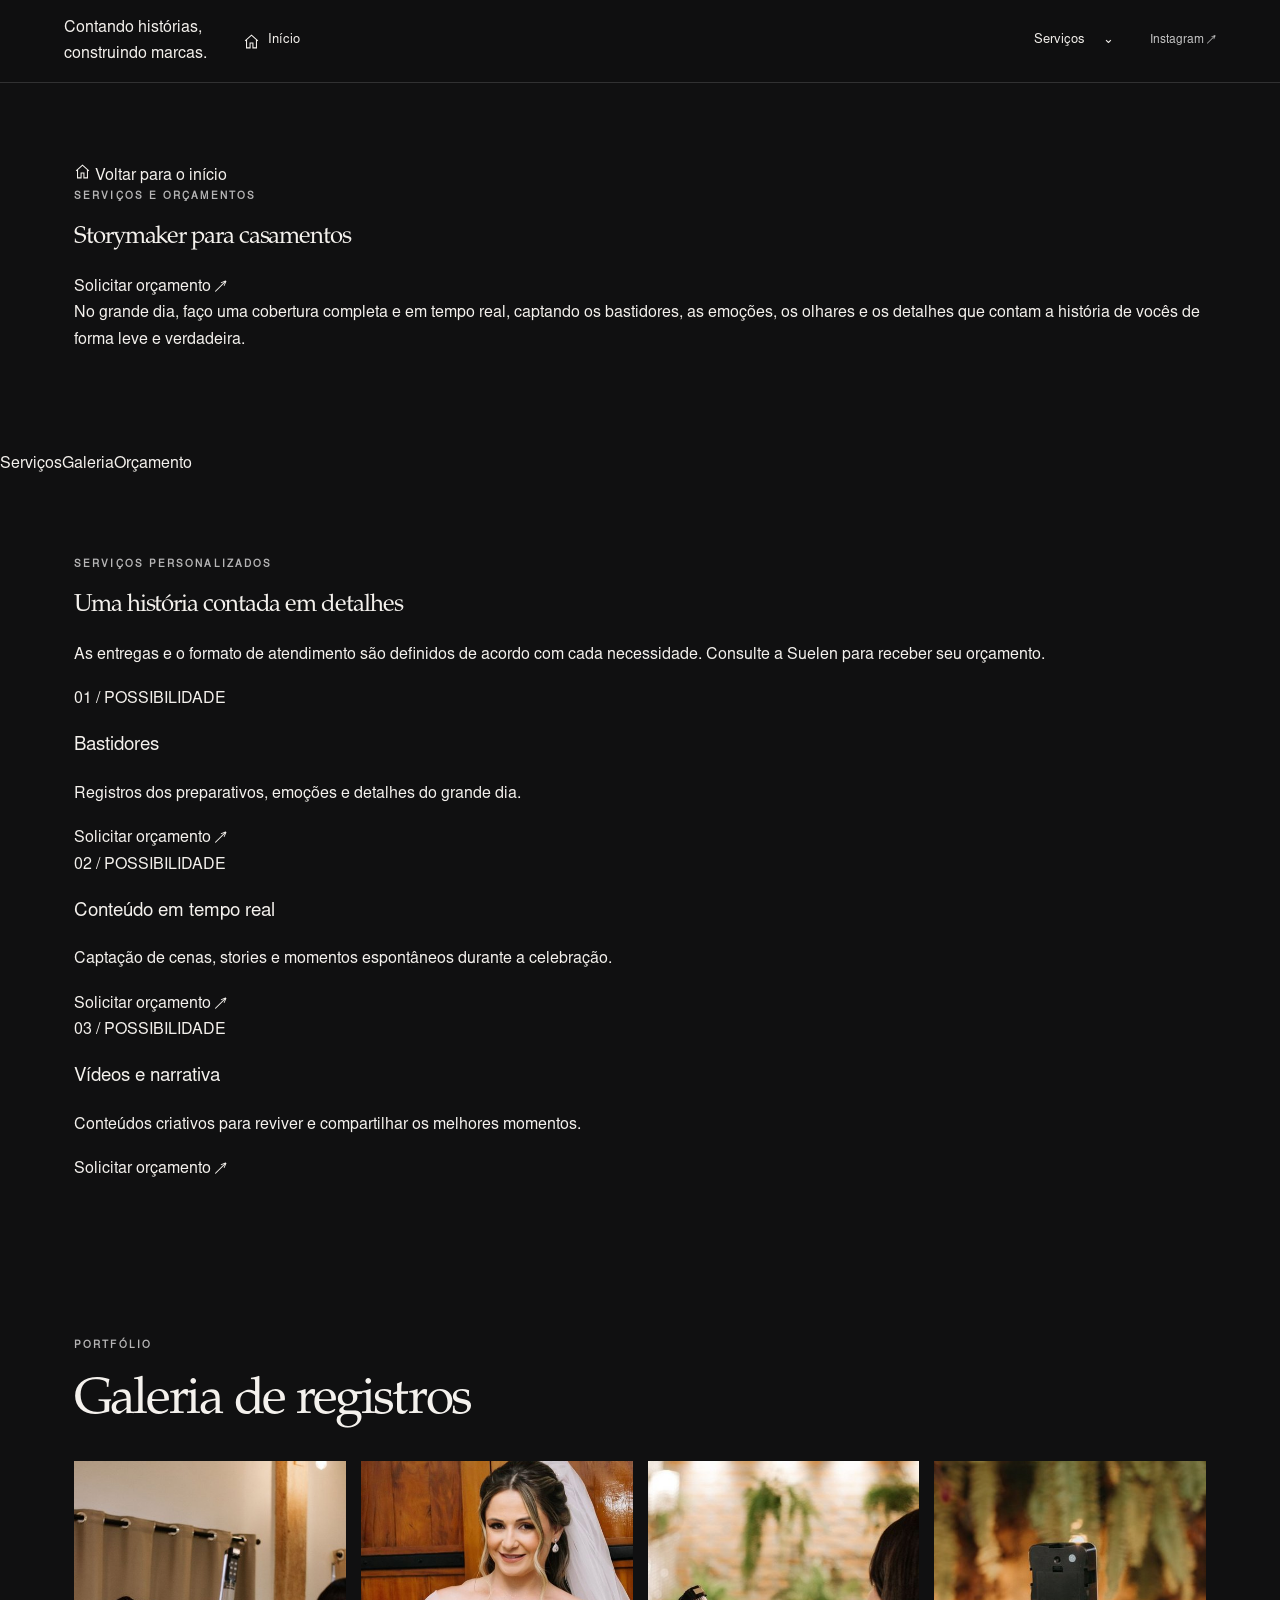
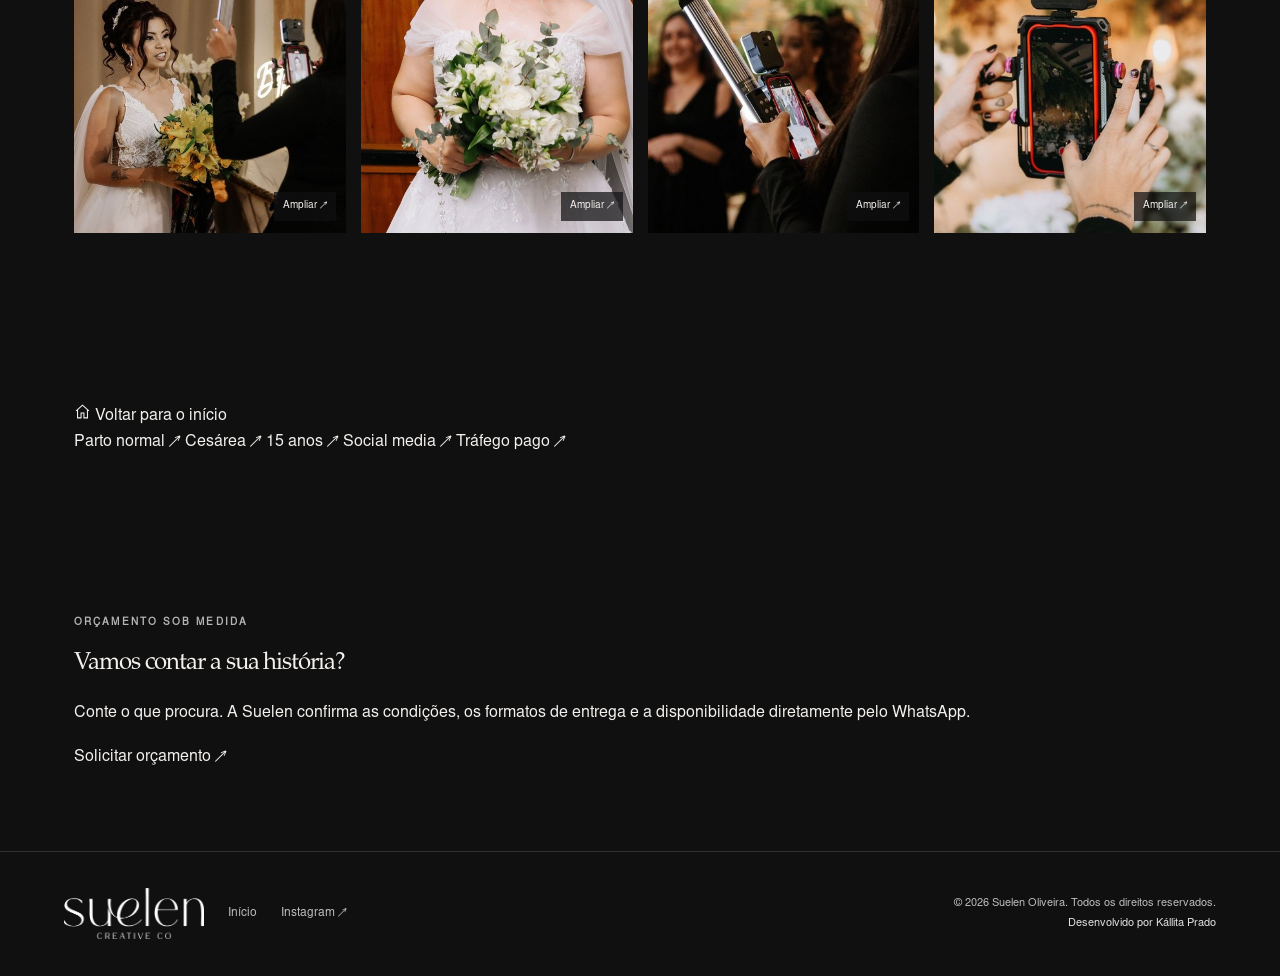
==== commit 27aead09: "Restaura layout histórico sem preços: casamento.html" ====
--- a/casamento.html
+++ b/casamento.html
@@ -8,10 +8,10 @@
   <meta content="width=device-width,initial-scale=1" name="viewport"/>
   <meta content="#101011" name="theme-color"/>
   <title>
-   Storymaker para casamentos | Suellen Creative Co
+   Storymaker para casamentos | Suelen Creative Co
   </title>
-  <meta content="Storymaker para casamentos com Suelen Oliveira. Conheça o portfólio e solicite uma proposta sob medida pelo WhatsApp." name="description"/>
-  <link href="style.css?v=12" rel="stylesheet"/>
+  <meta content="Conheça os serviços de Suelen Oliveira e solicite seu orçamento personalizado pelo WhatsApp." name="description"/>
+  <link href="style.css?v=13" rel="stylesheet"/>
  </head>
  <body>
   <a class="skip" href="#conteudo">
@@ -20,7 +20,11 @@
   <div aria-hidden="true" class="progress">
   </div>
   <header>
-   <a class="brand fx-brand" aria-label="Página inicial" href="index.html"><img src="assets/logo-branco.png" alt="Suellen Creative Co." width="136" height="60"></a>
+   <a aria-label="Página inicial" class="brand slogan-brand" href="index.html">
+    Contando histórias,
+    <br/>
+    construindo marcas.
+   </a>
    <a class="home-button" href="index.html">
     <svg aria-hidden="true" fill="none" height="17" stroke="currentColor" stroke-width="1.5" viewBox="0 0 24 24" width="17">
      <path d="m3 11 9-8 9 8M5 9v12h5v-7h4v7h5V9">
@@ -78,18 +82,35 @@
     Instagram ↗
    </a>
   </header>
-  <main id="conteudo" class="editorial-main">
-<section class="ed-service-hero wrap reveal" aria-labelledby="page-title"><div class="ed-service-copy">
- <a class="ed-back" href="index.html">← Voltar aos serviços</a><p class="ed-eyebrow">STORYMAKER / CASAMENTOS</p>
- <h1 id="page-title">Seu grande dia, <em>do seu jeito.</em></h1><p class="ed-lead">Um olhar para os bastidores, as emoções e os detalhes que contam a história de vocês de forma leve e verdadeira.</p>
- <a class="ed-btn" href="https://wa.me/5519999200399?text=Ol%C3%A1%2C%20Suelen!%20Conheci%20seu%20portf%C3%B3lio%20e%20gostaria%20de%20solicitar%20uma%20proposta%20para%20Storymaker%20para%20casamento.%20Podemos%20conversar%3F" target="_blank" rel="noopener noreferrer">Solicitar orçamento <span aria-hidden="true">↗</span></a>
- </div><div class="ed-service-image reveal"><img src="assets/wedding-4.jpg" alt="Registro de casamento do portfólio" loading="lazy"><span>SUELEN CREATIVE CO. / PORTFÓLIO</span></div></section>
- <section class="ed-offer wrap reveal" id="sobre-servico"><div class="ed-section-heading"><p class="ed-eyebrow">O SERVIÇO</p><h2>O que podemos criar juntos.</h2>
- <p>Conheça as possibilidades de atendimento. Cada proposta é organizada de acordo com as necessidades do projeto.</p></div>
- <div class="ed-options"><article class="ed-option reveal"><span>01</span><h3>Bastidores</h3><p>Preparativos e momentos espontâneos que fazem parte da história do casal.</p></article>
-<article class="ed-option reveal"><span>02</span><h3>Cobertura em tempo real</h3><p>Captação de stories, cenas e detalhes durante a celebração.</p></article>
-<article class="ed-option reveal"><span>03</span><h3>Conteúdo com narrativa</h3><p>Reels e registros com direção criativa, conforme o formato escolhido.</p></article></div><p class="ed-note">A duração da cobertura, os formatos de entrega e os detalhes são alinhados em uma proposta sob medida.</p></section>
- <section class="wrap mini-gallery reveal" id="galeria">
+  <main id="conteudo">
+   <section class="wrap service-heading enhanced-service-hero">
+    <a class="back-home" href="index.html">
+     <svg aria-hidden="true" fill="none" height="17" stroke="currentColor" stroke-width="1.5" viewBox="0 0 24 24" width="17">
+      <path d="m3 11 9-8 9 8M5 9v12h5v-7h4v7h5V9">
+      </path>
+     </svg>
+     Voltar para o início
+    </a>
+    <div class="service-title">
+     <div>
+      <p class="eyebrow">
+       SERVIÇOS E ORÇAMENTOS
+      </p>
+      <h1>
+       Storymaker para casamentos
+      </h1>
+     </div>
+     <a class="button light" href="https://wa.me/5519999200399?text=Ol%C3%A1%2C%20Suelen!%20Gostaria%20de%20solicitar%20um%20or%C3%A7amento%20para%20storymaker%20para%20casamentos.%20Podemos%20conversar%20sobre%20os%20detalhes%3F" target="_blank" rel="noopener noreferrer">Solicitar orçamento <span aria-hidden="true">↗</span></a>
+    </div>
+    <p class="service-lead">
+     No grande dia, faço uma cobertura completa e em tempo real, captando os bastidores, as emoções, os olhares e os detalhes que contam a história de vocês de forma leve e verdadeira.
+    </p>
+   </section>
+   <nav aria-label="Nesta página" class="page-nav"><a href="#investimento">Serviços</a><a href="#galeria">Galeria</a><a href="#contato">Orçamento</a></nav>
+   <section class="investment" id="investimento"><div class="wrap"><p class="eyebrow">SERVIÇOS PERSONALIZADOS</p><h2>Uma história contada em detalhes</h2><p class="proposal-note">As entregas e o formato de atendimento são definidos de acordo com cada necessidade. Consulte a Suelen para receber seu orçamento.</p><div class="plans simplified-plans"><article class="plan reveal"><p class="package-number">01 / POSSIBILIDADE</p><h3>Bastidores</h3><p class="plan-description">Registros dos preparativos, emoções e detalhes do grande dia.</p><a class="button light" href="https://wa.me/5519999200399?text=Ol%C3%A1%2C%20Suelen!%20Gostaria%20de%20solicitar%20um%20or%C3%A7amento%20para%20storymaker%20para%20casamentos%20%E2%80%94%20Bastidores.%20Podemos%20conversar%20sobre%20os%20detalhes%3F" target="_blank" rel="noopener noreferrer">Solicitar orçamento <span aria-hidden="true">↗</span></a></article>
+<article class="plan reveal"><p class="package-number">02 / POSSIBILIDADE</p><h3>Conteúdo em tempo real</h3><p class="plan-description">Captação de cenas, stories e momentos espontâneos durante a celebração.</p><a class="button light" href="https://wa.me/5519999200399?text=Ol%C3%A1%2C%20Suelen!%20Gostaria%20de%20solicitar%20um%20or%C3%A7amento%20para%20storymaker%20para%20casamentos%20%E2%80%94%20Conte%C3%BAdo%20em%20tempo%20real.%20Podemos%20conversar%20sobre%20os%20detalhes%3F" target="_blank" rel="noopener noreferrer">Solicitar orçamento <span aria-hidden="true">↗</span></a></article>
+<article class="plan reveal"><p class="package-number">03 / POSSIBILIDADE</p><h3>Vídeos e narrativa</h3><p class="plan-description">Conteúdos criativos para reviver e compartilhar os melhores momentos.</p><a class="button light" href="https://wa.me/5519999200399?text=Ol%C3%A1%2C%20Suelen!%20Gostaria%20de%20solicitar%20um%20or%C3%A7amento%20para%20storymaker%20para%20casamentos%20%E2%80%94%20V%C3%ADdeos%20e%20narrativa.%20Podemos%20conversar%20sobre%20os%20detalhes%3F" target="_blank" rel="noopener noreferrer">Solicitar orçamento <span aria-hidden="true">↗</span></a></article></div></div></section>
+   <section class="wrap mini-gallery reveal" id="galeria">
     <p class="eyebrow">
      PORTFÓLIO
     </p>
@@ -123,12 +144,37 @@
      </a>
     </div>
    </section>
- 
- <section class="ed-contact wrap reveal"><p class="ed-eyebrow">PROPOSTA SOB MEDIDA</p><h2>Vamos conversar sobre <em>seu projeto?</em></h2>
- <p>Conte o que você procura. A Suelen confirma disponibilidade, formatos de entrega e condições diretamente no atendimento.</p><a class="ed-btn" href="https://wa.me/5519999200399?text=Ol%C3%A1%2C%20Suelen!%20Conheci%20seu%20portf%C3%B3lio%20e%20gostaria%20de%20solicitar%20uma%20proposta%20para%20Storymaker%20para%20casamento.%20Podemos%20conversar%3F" target="_blank" rel="noopener noreferrer">Solicitar orçamento <span aria-hidden="true">↗</span></a></section>
-</main>
-<footer>
-   <img alt="Suellen Creative Co" src="assets/logo-branco.png" width="150"/>
+   
+   <section class="wrap other-services">
+    <a class="back-home" href="index.html">
+     <svg aria-hidden="true" fill="none" height="17" stroke="currentColor" stroke-width="1.5" viewBox="0 0 24 24" width="17">
+      <path d="m3 11 9-8 9 8M5 9v12h5v-7h4v7h5V9">
+      </path>
+     </svg>
+     Voltar para o início
+    </a>
+    <div>
+     <a href="normal.html">
+      Parto normal ↗
+     </a>
+     <a href="cesarea.html">
+      Cesárea ↗
+     </a>
+     <a href="quinze.html">
+      15 anos ↗
+     </a>
+     <a href="social.html">
+      Social media ↗
+     </a>
+     <a href="trafego.html">
+      Tráfego pago ↗
+     </a>
+    </div>
+   </section>
+   <section class="contact wrap reveal" id="contato"><p class="eyebrow">ORÇAMENTO SOB MEDIDA</p><h2>Vamos contar a sua história?</h2><p class="proposal-note">Conte o que procura. A Suelen confirma as condições, os formatos de entrega e a disponibilidade diretamente pelo WhatsApp.</p><div class="contact-actions"><a class="button light" href="https://wa.me/5519999200399?text=Ol%C3%A1%2C%20Suelen!%20Gostaria%20de%20solicitar%20um%20or%C3%A7amento%20para%20storymaker%20para%20casamentos.%20Podemos%20conversar%20sobre%20os%20detalhes%3F" target="_blank" rel="noopener noreferrer">Solicitar orçamento <span aria-hidden="true">↗</span></a></div></section>
+  </main>
+  <footer>
+   <img alt="Suelen Creative Co" src="assets/logo-branco.png" width="150"/>
    <a href="index.html">
     Início
    </a>
@@ -150,7 +196,7 @@
    </button>
    <img alt=""/>
   </dialog>
-  <script defer="" src="app.js?v=12">
+  <script defer="" src="app.js?v=13">
   </script>
  </body>
 </html>
--- a/style.css
+++ b/style.css
@@ -1,3285 +1,192 @@
-@font-face {
-  font-family:Studio;
-  src:url('assets/sans.woff') format('woff');
-  font-display:swap
+@font-face{font-family:Studio;src:url('assets/sans.woff') format('woff');font-display:swap}
+@font-face{font-family:Editorial;src:url('assets/editorial.woff') format('woff');font-display:swap}
+@font-face{font-family:Signature;src:url('assets/signature.woff') format('woff');font-display:swap}
+:root{--bg:#101011;--text:#f4f1ed;--muted:#b6b5b6;--border:#ffffff24}
+*{box-sizing:border-box}
+html{scroll-behavior:smooth;scroll-padding-top:110px}
+body{margin:0;background:#101011;color:var(--text);font:16px/1.65 Studio,Arial,sans-serif}
+img{max-width:100%;display:block}
+a{color:inherit;text-decoration:none}
+button,summary,a{touch-action:manipulation}
+button{font:inherit;cursor:pointer}
+p{margin:0 0 18px}
+h1,h2,h3{font-weight:400}
+h1,h2{font-family:Editorial,Georgia,serif;line-height:1.08;letter-spacing:-.045em;margin:0 0 22px}
+em{font-family:Signature,cursive;font-size:1.15em;font-style:normal;color:#d5d3d5;letter-spacing:0}
+.wrap{max-width:1260px;margin:auto;padding:80px 5%}
+[hidden]{display:none!important}
+:focus-visible{outline:2px solid #eee;outline-offset:4px}
+.fx-visually-hidden{position:absolute;width:1px;height:1px;padding:0;margin:-1px;overflow:hidden;clip:rect(0,0,0,0);white-space:nowrap;border:0}
+.skip{position:fixed;top:-100px;left:12px;background:#fff;color:#151515;padding:10px 15px;z-index:200}
+.skip:focus{top:12px}
+.progress{position:fixed;left:0;top:0;width:0;height:2px;background:#ededed;z-index:100}
+header{height:83px;display:flex;align-items:center;gap:clamp(14px,2.8vw,40px);padding:10px 5%;border-bottom:1px solid var(--border);background:#101011f2;position:sticky;top:0;z-index:80;backdrop-filter:blur(22px)}
+.fx-brand{display:flex;align-items:center;flex:0 0 auto;min-width:0}
+.fx-brand img{height:60px;width:140px;object-fit:contain;filter:drop-shadow(0 0 2px #ffffff30);transition:filter .25s}
+.fx-brand:hover img{filter:drop-shadow(0 0 8px #ffffff65)}
+.home-button{display:flex;align-items:center;gap:8px;font-size:13px;white-space:nowrap}
+.home-button svg{flex:none}
+.service-menu{position:relative;margin-left:auto}
+.service-menu summary{display:flex;align-items:center;gap:18px;font-size:13px;cursor:pointer;list-style:none;padding:10px 0;white-space:nowrap}
+.service-menu summary::-webkit-details-marker{display:none}
+.service-menu nav{position:absolute;top:calc(100% + 1px);right:-45px;width:245px;padding:9px;background:#222226;border:1px solid #ffffff3a;box-shadow:0 24px 55px #0009;border-radius:9px;z-index:90}
+.service-menu nav a{display:flex;justify-content:space-between;align-items:center;padding:12px;color:#eee;font-size:13px;border-radius:4px;gap:10px}
+.service-menu nav a:hover,.service-menu nav a[aria-current]{background:#ffffff1a}
+.header-instagram{color:#c5c5c5;font-size:12px;white-space:nowrap}
+.header-instagram:hover,.home-button:hover{color:#fff}
+.ed-eyebrow,.eyebrow{letter-spacing:.21em;font-size:10px;color:var(--muted);text-transform:uppercase;font-weight:600;margin:0 0 20px}
+.editorial-main{overflow:clip}
+.editorial-main em{font-style:normal}
+.ed-btn{display:inline-flex;align-items:center;justify-content:center;gap:24px;padding:14px 23px;border:1px solid #f4f1ed;background:#f4f1ed;color:#151516;font-size:12px;font-weight:700;letter-spacing:.025em;transition:transform .24s,background .24s}
+.ed-btn:hover{transform:translateY(-3px);background:#ddd}
+.fx-home-hero{position:relative;display:flex;flex-direction:column;align-items:center;justify-content:center;text-align:center;isolation:isolate;min-height:640px;padding-top:85px;padding-bottom:98px;background:radial-gradient(ellipse at 50% 35%,#39393d70,transparent 64%)}
+.fx-hero-overline{margin-bottom:3px;letter-spacing:.35em;font-size:10px;color:#b9b9bb}
+.fx-logo-stage{position:relative;--glow-x:50%;--glow-y:50%;width:min(610px,100%);min-height:280px;display:grid;place-items:center;isolation:isolate;cursor:default}
+.fx-logo-stage:before{content:"";position:absolute;inset:3% 0;background:radial-gradient(ellipse 190px 155px at var(--glow-x) var(--glow-y),#ffffff44 0,#ffffff21 26%,#ffffff08 50%,transparent 80%);filter:blur(25px);opacity:.76;transition:opacity .35s;z-index:-1;pointer-events:none}
+.fx-logo-stage:hover:before,.fx-logo-stage:active:before{opacity:1}
+.fx-logo-halo{position:absolute;inset:12%;border-radius:50%;border:1px solid #ffffff12;box-shadow:0 0 70px #ffffff08;pointer-events:none}
+.fx-logo-main{width:min(480px,90%);height:auto;max-height:250px;object-fit:contain;filter:drop-shadow(0 0 14px #ffffff20);transition:transform .35s,filter .35s}
+.fx-logo-stage:hover .fx-logo-main{transform:scale(1.025);filter:drop-shadow(0 0 25px #ffffff4d)}
+.fx-slogan-strip{width:min(740px,100%);margin:10px auto 25px;padding:13px 22px;background:linear-gradient(90deg,transparent,#dedede28 18%,#d0d0d03b 50%,#dedede28 82%,transparent);border-top:1px solid #ffffff25;border-bottom:1px solid #ffffff25;font-family:Editorial,Georgia,serif;font-size:clamp(17px,2.25vw,27px);letter-spacing:-.025em}
+.fx-hero-description{max-width:590px;font-size:14px;color:var(--muted);line-height:1.9;margin:0 0 28px}
+.ed-services{padding-top:65px;padding-bottom:110px}
+.ed-section-heading{max-width:750px;margin:0 auto 42px}
+.ed-section-heading h2,.ed-offer h2{font-size:clamp(36px,4vw,59px)}
+.ed-section-heading p:last-child{font-size:14px;color:var(--muted);line-height:1.8;margin:0}
+.fx-services-grid{display:grid;grid-template-columns:repeat(6,minmax(0,1fr));gap:16px}
+.fx-service-card{grid-column:span 2;display:flex;flex-direction:column;justify-content:space-between;position:relative;min-height:235px;padding:28px 26px;overflow:hidden;isolation:isolate;background:linear-gradient(125deg,#45454b,#28282d 55%,#19191e);border:1px solid #ffffff35;color:var(--text);box-shadow:inset 0 1px #ffffff24,0 15px 35px #0003;transition:transform .3s,border-color .3s,box-shadow .3s}
+.fx-service-card:before{content:"";position:absolute;inset:0;z-index:-1;background:radial-gradient(ellipse 250px 210px at var(--spot-x,30%) var(--spot-y,20%),#ffffff30,transparent 75%);opacity:.7;transition:opacity .3s}
+.fx-service-card:hover,.fx-service-card:focus-visible{transform:translateY(-6px);border-color:#ffffffa1;box-shadow:inset 0 1px #ffffff35,0 20px 42px #0006}
+.fx-service-card:hover:before{opacity:1}
+.fx-service-card:nth-child(4){grid-column:2/span 2}
+.fx-service-card:nth-child(5){grid-column:4/span 2}
+.fx-card-number,.fx-card-bottom{font-size:10px;letter-spacing:.16em;color:#d3d3d5}
+.fx-service-card h3{font-family:Editorial,Georgia,serif;font-size:clamp(25px,3vw,39px);line-height:1.15;letter-spacing:-.04em;margin:25px 0 4px}
+.fx-service-card p{font-size:12px;line-height:1.5;color:#c4c4c7;margin:0}
+.fx-card-bottom{display:flex;justify-content:space-between;align-items:center;letter-spacing:.03em;margin-top:22px}
+.fx-card-bottom b{font-size:20px;font-weight:400;color:#fff}
+.ed-about{background:#f8f8f8;color:#18181a}
+.ed-about-inner{display:grid;grid-template-columns:1fr 1.15fr;gap:clamp(35px,6vw,95px);align-items:center;padding-top:100px;padding-bottom:100px}
+.fx-about-art{min-height:450px;display:flex;flex-direction:column;justify-content:space-between;padding:48px;background:linear-gradient(135deg,#323236,#18181a 65%,#424247);color:#fff;border:1px solid #ffffff33}
+.fx-about-art span{font-size:10px;letter-spacing:.21em;color:#ddd}
+.fx-about-art strong{font-family:Editorial,Georgia,serif;font-weight:400;font-size:clamp(35px,4vw,60px);line-height:1.09;letter-spacing:-.06em}
+.ed-about-text .ed-eyebrow{color:#666}
+.ed-about-text h2{font-size:clamp(40px,4.5vw,65px)}
+.ed-about-text h2 em{color:#5c5c60}
+.ed-about-text>p:not(.ed-eyebrow){font-size:14px;line-height:1.88;color:#515151;max-width:540px}
+.ed-about .ed-btn{background:#171719;color:#fff;border-color:#171719;margin-top:17px}
+.ed-about .ed-btn:hover{background:#3c3c42}
+.ed-contact{text-align:center;padding-top:110px;padding-bottom:130px;max-width:900px}
+.ed-contact h2{font-size:clamp(36px,5vw,68px)}
+.ed-contact>p:not(.ed-eyebrow){font-size:15px;line-height:1.85;color:var(--muted);max-width:610px;margin:0 auto 29px}
+.ed-whatsapp-float{position:fixed;right:clamp(17px,3vw,33px);bottom:clamp(17px,3vw,33px);z-index:95;width:59px;height:59px;border:1px solid #ffffff5b;background:#19191b;color:#fff;display:flex;align-items:center;justify-content:center;border-radius:50%;box-shadow:0 10px 30px #0009;transition:background .2s,transform .2s}
+.ed-whatsapp-float:hover,.ed-whatsapp-float:focus-visible{background:#414146;transform:translateY(-4px)}
+.ed-whatsapp-float svg{width:31px;height:31px}
+.ed-service-hero{display:grid;grid-template-columns:1fr 1fr;align-items:center;gap:clamp(28px,5vw,78px);padding-top:75px;padding-bottom:83px}
+.ed-service-copy{max-width:670px}
+.ed-back{display:inline-block;margin-bottom:62px;font-size:12px;color:var(--muted)}
+.ed-back:hover{text-decoration:underline}
+.ed-service-hero h1{font-size:clamp(40px,5.4vw,75px)}
+.ed-lead{font-size:clamp(14px,1.3vw,18px);color:var(--muted);line-height:1.85;margin-bottom:32px}
+.ed-service-image{height:clamp(430px,45vw,640px);position:relative;overflow:hidden}
+.ed-service-image img{width:100%;height:100%;object-fit:cover}
+.ed-service-image>span{position:absolute;bottom:17px;left:20px;font-size:10px;letter-spacing:.15em;text-shadow:0 1px 5px #000}
+.ed-abstract{min-height:430px;display:flex;flex-direction:column;justify-content:space-between;padding:clamp(32px,4vw,59px);background:linear-gradient(145deg,#39393c,#18181b 70%);border:1px solid #ffffff31}
+.ed-abstract span{font-size:10px;letter-spacing:.2em;color:#bababc}
+.ed-abstract strong{font-family:Editorial,Georgia,serif;font-weight:400;font-size:clamp(38px,4.7vw,69px);line-height:1.1;letter-spacing:-.06em}
+.ed-offer{border-top:1px solid var(--border);padding-top:80px;padding-bottom:86px}
+.ed-options{display:grid;grid-template-columns:repeat(3,minmax(0,1fr));gap:16px}
+.ed-option{padding:31px 27px;background:#ffffff0b;border-top:1px solid #ffffff7a;min-height:240px}
+.ed-option>span{font-size:11px;color:var(--muted)}
+.ed-option h3{font-size:clamp(23px,2.2vw,31px);line-height:1.2;margin:33px 0 12px}
+.ed-option p{font-size:13px;line-height:1.8;color:var(--muted)}
+.ed-note{font-size:13px;line-height:1.8;color:var(--muted);border-left:2px solid #ffffff55;padding-left:17px;margin-top:26px}
+.mini-gallery{padding-top:75px;padding-bottom:90px}
+.mini-gallery h2,.testimonials h2{font-size:clamp(35px,4vw,55px)}
+.gallery{display:flex;gap:15px;margin-top:32px}
+.gallery a{flex:1;min-width:0;position:relative;overflow:hidden;display:block;background:#28282b}
+.gallery img{width:100%;height:clamp(240px,29vw,390px);object-fit:cover;transition:transform .45s}
+.gallery a:hover img{transform:scale(1.06)}
+.gallery a>span{position:absolute;right:10px;bottom:12px;background:#101011b5;padding:6px 9px;font-size:10px}
+.testimonials{border-top:1px solid var(--border);padding-top:72px;padding-bottom:77px}
+.section-top{display:flex;justify-content:space-between;gap:20px;align-items:end;margin-bottom:28px}
+.section-top>p{font-size:12px;color:var(--muted)}
+.review-track{display:grid;grid-auto-flow:column;grid-auto-columns:calc((100% - 32px)/3);gap:16px;overflow-x:auto;overscroll-behavior-inline:contain;scroll-snap-type:x mandatory;scrollbar-width:thin;padding:2px 0 14px}
+.review-card{scroll-snap-align:start;display:flex;flex-direction:column;min-width:0;padding:28px;background:#252528;border:1px solid #ffffff22}
+.review-star{font-size:23px;color:#f1f1f1}
+.review-card blockquote{margin:14px 0 22px;font-size:13px;line-height:1.8;color:#e2e2e2;flex:1}
+.review-card blockquote p{margin:0 0 10px}
+.review-person{display:flex;flex-direction:column;gap:1px;font-size:12px}
+.review-person small{color:var(--muted)}
+.service-tag{color:#bdbdbd;font-size:10px}
+.review-controls{display:flex;justify-content:flex-end;align-items:center;gap:10px;margin-top:18px}
+.review-controls>span{margin-right:auto;font-size:11px;color:var(--muted)}
+.review-controls button{width:38px;height:38px;background:#29292c;color:#fff;border:1px solid #ffffff4b;border-radius:50%}
+.review-controls button:disabled{opacity:.3;cursor:default}
+.lightbox{max-width:min(93vw,1050px);max-height:92vh;background:#151515;padding:18px;border:1px solid #ffffff40;color:#fff}
+.lightbox::backdrop{background:#000c}
+.lightbox img{max-width:100%;max-height:83vh;object-fit:contain}
+.lightbox button{position:absolute;top:10px;right:10px;border:0;border-radius:50%;width:36px;height:36px;background:#fff;color:#111;font-size:24px}
+footer{border-top:1px solid var(--border);display:flex;gap:24px;align-items:center;flex-wrap:wrap;padding:33px 5%;font-size:12px;color:#bdbdbd}
+footer>img{height:58px;width:140px;object-fit:contain}
+footer>a:hover{color:white}
+.footer-credits{margin-left:auto;text-align:right}
+.footer-credits p{margin:0;font-size:11px;line-height:1.8}
+.developer-credit{color:#e1e1e1}
+.reveal.arrived{animation:fx-reveal .85s both}
+@keyframes fx-reveal{from{opacity:.3;transform:translateY(26px)}to{opacity:1;transform:translateY(0)}}
+@media(max-width:950px){
+.fx-services-grid{grid-template-columns:repeat(2,minmax(0,1fr))}
+.fx-service-card,.fx-service-card:nth-child(4),.fx-service-card:nth-child(5){grid-column:auto}
+.fx-service-card:last-child{grid-column:1/-1}
+.ed-about-inner{grid-template-columns:1fr 1fr}
+.ed-service-hero{grid-template-columns:1fr}
+.ed-service-image{height:430px}
+.ed-options{grid-template-columns:1fr}
+.ed-option{min-height:0}
+.review-track{grid-auto-columns:calc((100% - 16px)/2)}
 }
-
-@font-face {
-  font-family:Editorial;
-  src:url('assets/editorial.woff') format('woff');
-  font-display:swap
+@media(max-width:650px){
+.wrap{padding:55px 6%}
+header{height:72px;padding:9px 5%;gap:13px}
+.fx-brand img{width:96px;height:49px}
+.home-button{font-size:11px;gap:4px}
+.home-button svg{width:14px;height:14px}
+.header-instagram{display:none}
+.service-menu summary{font-size:12px;gap:8px}
+.service-menu nav{right:0;width:min(260px,85vw)}
+.fx-home-hero{min-height:510px;padding-top:61px;padding-bottom:63px}
+.fx-hero-overline{font-size:8px}
+.fx-logo-stage{min-height:210px}
+.fx-logo-stage:before{background:radial-gradient(ellipse 135px 120px at var(--glow-x) var(--glow-y),#ffffff3d,transparent 75%)}
+.fx-logo-main{width:min(315px,90%)}
+.fx-slogan-strip{margin:5px auto 20px;padding:12px 10px;font-size:18px}
+.fx-hero-description{font-size:12px}
+.ed-services{padding-top:40px}
+.fx-services-grid{grid-template-columns:1fr;gap:12px}
+.fx-service-card,.fx-service-card:nth-child(4),.fx-service-card:nth-child(5),.fx-service-card:last-child{grid-column:auto}
+.fx-service-card{min-height:179px;padding:21px}
+.fx-service-card h3{font-size:29px;margin:15px 0 5px}
+.ed-about-inner{grid-template-columns:1fr;gap:28px}
+.fx-about-art{min-height:300px;padding:33px}
+.fx-about-art strong{font-size:42px}
+.ed-about-text h2{font-size:43px}
+.ed-contact{padding-bottom:115px}
+.ed-service-hero{padding-top:37px;padding-bottom:45px}
+.ed-back{margin-bottom:37px}
+.ed-service-hero h1{font-size:48px}
+.ed-service-image{height:345px}
+.ed-abstract{min-height:280px}
+.ed-options{gap:13px}
+.ed-option{padding:25px}
+.ed-option h3{margin:19px 0 9px}
+.gallery{overflow-x:auto;scroll-snap-type:x mandatory;gap:12px}
+.gallery a{flex:0 0 78%;scroll-snap-align:start}
+.gallery img{height:280px}
+.review-track{grid-auto-columns:90%}
+.section-top{display:block}
+footer{justify-content:center;text-align:center;gap:18px}
+.footer-credits{width:100%;margin:0;text-align:center}
+.ed-whatsapp-float{width:55px;height:55px;right:17px;bottom:17px}
 }
-
-@font-face {
-  font-family:Signature;
-  src:url('assets/signature.woff') format('woff');
-  font-display:swap
-}
-
-:root {
-  --bg:#101011;
-  --text:#f4f1ed;
-  --muted:#b6b5b6;
-  --border:#ffffff24
-}
-
-* {
-  box-sizing:border-box
-}
-
-html {
-  scroll-behavior:smooth;
-  scroll-padding-top:150px
-}
-
-body {
-  margin:0;
-  background:radial-gradient(ellipse at 85% 0,#38383b80,transparent 30%),radial-gradient(ellipse at 0 45%,#26262950,transparent 30%),var(--bg);
-  color:var(--text);
-  font:16px/1.65 Studio,Arial,sans-serif
-}
-
-img {
-  display:block;
-  max-width:100%
-}
-
-a {
-  color:inherit;
-  text-decoration:none
-}
-
-button,summary,a {
-  touch-action:manipulation
-}
-
-button {
-  font:inherit;
-  cursor:pointer
-}
-
-p {
-  margin:0 0 18px
-}
-
-h1,h2,h3 {
-  font-weight:400
-}
-
-h1,h2 {
-  font-family:Editorial,Georgia,serif;
-  line-height:1.08;
-  letter-spacing:-1.7px;
-  margin:0 0 24px
-}
-
-h1 {
-  font-size:clamp(44px,4.8vw,76px)
-}
-
-h2 {
-  font-size:clamp(35px,4vw,57px)
-}
-
-h3 {
-  margin:0 0 12px
-}
-
-em {
-  font-family:Signature,cursive;
-  font-style:normal;
-  font-size:1.24em;
-  letter-spacing:0;
-  color:#e1deda
-}
-
-.eyebrow {
-  font-size:9px;
-  letter-spacing:2.1px;
-  color:#bbb;
-  margin-bottom:20px
-}
-
-.wrap {
-  max-width:1240px;
-  margin:auto;
-  padding:80px 50px
-}
-
-header {
-  display:flex;
-  gap:30px;
-  align-items:center;
-  padding:14px 5%;
-  height:84px;
-  position:sticky;
-  top:0;
-  z-index:20;
-  background:#101011d9;
-  backdrop-filter:blur(20px);
-  border-bottom:1px solid var(--border)
-}
-
-.brand img {
-  width:145px;
-  height:56px;
-  object-fit:contain
-}
-
-.service-menu {
-  margin-left:auto;
-  position:relative
-}
-
-.service-menu summary {
-  display:flex;
-  gap:26px;
-  align-items:center;
-  list-style:none;
-  font-size:13px;
-  cursor:pointer
-}
-
-.service-menu summary::-webkit-details-marker {
-  display:none
-}
-
-.service-menu nav {
-  position:absolute;
-  top:40px;
-  left:-15px;
-  width:240px;
-  padding:10px;
-  background:#232325f5;
-  border:1px solid #ffffff35;
-  border-radius:12px;
-  box-shadow:0 20px 60px #0008
-}
-
-.service-menu nav a {
-  display:flex;
-  justify-content:space-between;
-  font-size:13px;
-  padding:12px;
-  border-radius:6px
-}
-
-.service-menu nav a:hover,.service-menu nav a[aria-current] {
-  background:#ffffff14
-}
-
-.header-instagram {
-  font-size:12px;
-  color:#bbb
-}
-
-.header-cta {
-  font-size:12px;
-  padding:10px 17px;
-  border:1px solid #ffffff40;
-  border-radius:7px
-}
-
-.header-cta:hover {
-  background:#ffffff15
-}
-
-.progress {
-  position:fixed;
-  top:0;
-  left:0;
-  height:2px;
-  background:#ddd;
-  z-index:30;
-  width:0
-}
-
-.skip {
-  position:fixed;
-  left:10px;
-  top:-100px;
-  background:#fff;
-  color:#111;
-  padding:12px;
-  z-index:50
-}
-
-.skip:focus {
-  top:10px
-}
-
-.button {
-  display:inline-flex;
-  gap:25px;
-  justify-content:space-between;
-  align-items:center;
-  padding:15px 22px;
-  font-size:12px;
-  border-radius:7px;
-  border:1px solid #ffffff40;
-  transition:transform .25s,background .25s
-}
-
-.button:hover {
-  transform:translateY(-3px)
-}
-
-.light {
-  background:#edeae6;
-  color:#171717;
-  border-color:#edeae6
-}
-
-.light:hover {
-  background:white
-}
-
-.outline:hover {
-  background:#ffffff13
-}
-
-.text-link {
-  display:inline-block;
-  border-bottom:1px solid #ffffff60;
-  font-size:12px;
-  padding:10px 0
-}
-
-.number {
-  font-size:12px;
-  color:#aaa;
-  margin-top:20px
-}
-
-.home-hero {
-  max-width:1440px;
-  margin:auto;
-  display:grid;
-  grid-template-columns:1.1fr 1fr;
-  align-items:center;
-  gap:30px;
-  padding:40px 5% 30px
-}
-
-.hero-copy {
-  position:relative;
-  z-index:2
-}
-
-.hero-copy h1 {
-  font-size:clamp(46px,4.4vw,68px);
-  margin:0 0 20px
-}
-
-.hero-description {
-  font-size:14px;
-  line-height:1.6;
-  max-width:440px;
-  color:#bfbdbf;
-  margin-bottom:24px
-}
-
-.choose {
-  font-size:8px;
-  color:#b3b1b4;
-  letter-spacing:1.8px;
-  margin-bottom:12px
-}
-
-.quick-grid {
-  display:grid;
-  grid-template-columns:1fr 1fr;
-  gap:10px
-}
-
-.quick-card {
-  position:relative;
-  display:flex;
-  align-items:center;
-  gap:12px;
-  padding:15px 16px;
-  border:1px solid #ffffff27;
-  border-radius:12px;
-  min-height:79px;
-  background:linear-gradient(120deg,#ffffff0d,#ffffff03);
-  backdrop-filter:blur(15px);
-  box-shadow:inset 0 1px #ffffff0a;
-  transition:transform .3s,border-color .3s,background .3s
-}
-
-.quick-card:hover {
-  transform:translateY(-4px);
-  border-color:#ffffff70;
-  background:linear-gradient(125deg,#ffffff20,#ffffff08)
-}
-
-.card-index {
-  font-size:9px;
-  color:#888;
-  align-self:start;
-  margin-top:3px
-}
-
-.quick-card h3 {
-  font-size:17px;
-  line-height:1.2;
-  margin:0 0 5px
-}
-
-.quick-card p {
-  font-size:10px;
-  color:#aaa;
-  margin:0
-}
-
-.arrow {
-  margin-left:auto;
-  font-size:23px;
-  color:#ddd;
-  transition:transform .3s
-}
-
-.quick-card:hover .arrow {
-  transform:translate(2px,-2px)
-}
-
-.quiet-link {
-  display:block;
-  color:#aaa;
-  font-size:10px;
-  margin-top:20px
-}
-
-.hero-portrait {
-  height:610px;
-  position:relative;
-  isolation:isolate;
-  overflow:hidden
-}
-
-.hero-portrait>img {
-  width:90%;
-  height:94%;
-  position:absolute;
-  left:5%;
-  top:0;
-  object-fit:cover;
-  object-position:50% 35%;
-  border-radius:42% 42% 3px 3px;
-  mask-image:linear-gradient(#000 74%,transparent 100%);
-  -webkit-mask-image:linear-gradient(#000 74%,transparent 100%)
-}
-
-.portrait-ring {
-  position:absolute;
-  inset:20px 0 50px;
-  border:1px solid #ffffff24;
-  border-radius:50% 50% 10px 10px;
-  transform:rotate(5deg);
-  z-index:-1
-}
-
-.hero-portrait:after {
-  content:'';
-  position:absolute;
-  inset:50% 0 0;
-  background:linear-gradient(transparent,#10101185 70%);
-  pointer-events:none
-}
-
-.signature {
-  position:absolute;
-  left:9%;
-  bottom:110px;
-  font:54px Signature,cursive;
-  color:white;
-  z-index:2;
-  transform:rotate(-5deg);
-  text-shadow:0 3px 20px #0008
-}
-
-.portrait-note {
-  position:absolute;
-  right:10px;
-  bottom:22px;
-  padding:18px 22px;
-  z-index:3;
-  background:linear-gradient(120deg,#3339,#1a1a1ae0);
-  border:1px solid #ffffff35;
-  backdrop-filter:blur(15px);
-  border-radius:12px
-}
-
-.portrait-note span {
-  font-size:7px;
-  letter-spacing:1.6px;
-  color:#ccc
-}
-
-.portrait-note p {
-  font:20px/1.3 Editorial;
-  margin:8px 0 0
-}
-
-.intro-strip {
-  display:flex;
-  align-items:start;
-  gap:80px;
-  border-block:1px solid #ffffff13;
-  padding-block:38px
-}
-
-.intro-strip .eyebrow {
-  min-width:210px;
-  margin-top:8px
-}
-
-.intro-strip>p:last-child {
-  font:25px/1.4 Editorial;
-  max-width:700px;
-  margin:0
-}
-
-.intro-strip em {
-  font-size:1.3em
-}
-
-.section-top {
-  display:flex;
-  justify-content:space-between;
-  align-items:end;
-  gap:30px
-}
-
-.section-top>p {
-  font-size:12px;
-  color:#999;
-  margin-bottom:30px
-}
-
-.quote-stage {
-  margin-top:25px
-}
-
-.quote-slide {
-  display:grid;
-  grid-template-columns:.75fr 1.4fr;
-  gap:65px;
-  align-items:center;
-  padding:10px 0 25px
-}
-
-.quote-slide+.quote-slide {
-  border-top:1px solid var(--border);
-  padding-top:35px
-}
-
-.quote-photo {
-  height:310px;
-  position:relative
-}
-
-.quote-photo img {
-  height:100%;
-  width:100%;
-  object-fit:cover;
-  border-radius:120px 120px 8px 8px
-}
-
-.quote-photo span {
-  position:absolute;
-  bottom:0;
-  left:0;
-  right:0;
-  text-align:center;
-  background:#0008;
-  padding:10px;
-  font-size:7px;
-  letter-spacing:1.2px
-}
-
-.quote-copy {
-  position:relative
-}
-
-.quote-mark {
-  font:120px/1 Editorial;
-  color:#ffffff13;
-  position:absolute;
-  top:-45px;
-  left:-25px
-}
-
-.quote-copy blockquote {
-  position:relative;
-  font:clamp(21px,2.2vw,30px)/1.4 Editorial,Georgia;
-  margin:0 0 25px
-}
-
-.quote-person {
-  display:flex;
-  gap:14px;
-  align-items:center
-}
-
-.quote-person .initial {
-  width:40px;
-  height:40px;
-  border-radius:50%;
-  display:grid;
-  place-items:center;
-  background:#ffffff12;
-  border:1px solid #ffffff24;
-  font:22px Editorial
-}
-
-.quote-person p {
-  font-size:13px;
-  margin:0
-}
-
-.quote-person small {
-  display:block;
-  color:#aaa;
-  font-size:10px;
-  margin-top:2px
-}
-
-.quote-controls {
-  display:flex;
-  justify-content:end;
-  align-items:center;
-  gap:10px;
-  margin-top:-12px;
-  position:relative;
-  z-index:1
-}
-
-.quote-controls[hidden] {
-  display:none
-}
-
-.quote-controls button {
-  width:46px;
-  height:46px;
-  background:transparent;
-  border:1px solid #ffffff40;
-  border-radius:50%;
-  color:white;
-  font-size:22px
-}
-
-.quote-controls button:hover {
-  background:#ffffff12
-}
-
-.quote-count {
-  font-size:10px;
-  letter-spacing:2px;
-  color:#aaa;
-  margin-right:20px
-}
-
-.quote-slide[hidden] {
-  display:none
-}
-
-.quote-slide.is-current {
-  animation:quote-in .45s ease
-}
-
-@keyframes quote-in {
-  from {
-    opacity:.2;
-    transform:translateY(10px)
-  }
-  to {
-    opacity:1;
-    transform:none
-  }
-}
-
-.about {
-  display:grid;
-  grid-template-columns:.8fr 1fr;
-  align-items:center;
-  gap:90px;
-  border-top:1px solid #ffffff13
-}
-
-.about-image img {
-  height:440px;
-  width:100%;
-  object-fit:cover;
-  object-position:top;
-  border-radius:12px
-}
-
-.about p:not(.eyebrow) {
-  font-size:14px;
-  color:#bcbabc
-}
-
-.contact {
-  text-align:center;
-  padding-block:75px;
-  background:radial-gradient(ellipse at center,#3335,transparent 65%)
-}
-
-footer {
-  padding:40px 5%;
-  display:flex;
-  gap:35px;
-  align-items:center;
-  border-top:1px solid #ffffff16;
-  background:#080809;
-  font-size:11px;
-  color:#aaa
-}
-
-footer img {
-  width:135px
-}
-
-footer p {
-  margin:0;
-  flex:1
-}
-
-.service-hero {
-  padding-top:25px;
-  padding-bottom:45px
-}
-
-.back {
-  display:inline-block;
-  color:#aaa;
-  font-size:11px;
-  margin-bottom:30px
-}
-
-.service-intro {
-  display:grid;
-  grid-template-columns:1.1fr 1fr;
-  gap:60px;
-  align-items:center
-}
-
-.service-intro h1 {
-  font-size:clamp(44px,4.5vw,64px)
-}
-
-.service-lead {
-  color:#bbb;
-  font-size:14px
-}
-
-.hero-actions {
-  display:flex;
-  gap:12px;
-  flex-wrap:wrap;
-  margin-top:28px
-}
-
-.hero-actions .button {
-  font-size:11px;
-  padding:13px 17px;
-  gap:14px
-}
-
-.starting {
-  font-size:11px;
-  color:#aaa;
-  margin:20px 0 0
-}
-
-.starting strong {
-  color:#eee;
-  font-weight:400
-}
-
-.service-photo {
-  position:relative;
-  height:410px
-}
-
-.service-photo img {
-  height:100%;
-  width:100%;
-  object-fit:cover;
-  border-radius:100px 12px 12px 12px
-}
-
-.service-photo span {
-  position:absolute;
-  bottom:20px;
-  left:20px;
-  right:20px;
-  padding:14px 20px;
-  background:#15151588;
-  backdrop-filter:blur(10px);
-  border:1px solid #ffffff30;
-  border-radius:8px;
-  font:25px Signature
-}
-
-.page-nav {
-  position:sticky;
-  top:84px;
-  z-index:15;
-  display:flex;
-  justify-content:center;
-  gap:38px;
-  padding:14px 20px;
-  border-block:1px solid #ffffff20;
-  background:#141415e8;
-  backdrop-filter:blur(20px);
-  font-size:11px
-}
-
-.page-nav a {
-  color:#aaa;
-  white-space:nowrap
-}
-
-.page-nav a:hover,.page-nav a.active {
-  color:#fff
-}
-
-.experience {
-  display:grid;
-  grid-template-columns:1fr 1fr;
-  gap:35px 70px
-}
-
-.experience>div>p:not(.eyebrow) {
-  color:#b9b8bb;
-  font-size:14px
-}
-
-.experience h2 {
-  font-size:42px
-}
-
-.steps {
-  grid-column:1/-1;
-  display:grid;
-  grid-template-columns:repeat(3,1fr);
-  gap:40px;
-  margin-top:20px
-}
-
-.steps article {
-  border-top:1px solid var(--border);
-  padding-top:18px
-}
-
-.steps span {
-  font:35px Editorial;
-  color:#777
-}
-
-.steps h3 {
-  font-size:17px;
-  margin-top:16px
-}
-
-.steps p {
-  font-size:13px;
-  color:#aaa
-}
-
-.investment {
-  background:linear-gradient(135deg,#23232699,#101011);
-  border-block:1px solid var(--border)
-}
-
-.plans {
-  display:grid;
-  grid-template-columns:repeat(auto-fit,minmax(255px,1fr));
-  gap:18px;
-  margin-top:35px
-}
-
-.plan {
-  background:linear-gradient(125deg,#ffffff0a,#ffffff02);
-  border:1px solid #ffffff26;
-  border-radius:16px;
-  padding:28px;
-  display:flex;
-  flex-direction:column;
-  box-shadow:inset 0 1px #ffffff09;
-  transition:transform .25s,border-color .25s
-}
-
-.plan:hover {
-  transform:translateY(-4px);
-  border-color:#ffffff60
-}
-
-.plan h3 {
-  font:26px/1.2 Editorial
-}
-
-.price {
-  font:38px/1.2 Editorial;
-  margin:18px 0 8px
-}
-
-.plan-sub {
-  font-size:11px;
-  color:#aaa;
-  min-height:20px
-}
-
-.plan ul {
-  padding:0;
-  list-style:none;
-  flex:1;
-  font-size:12px;
-  color:#bbb
-}
-
-.plan li {
-  padding:9px 0 9px 18px;
-  border-bottom:1px solid #ffffff0a;
-  position:relative;
-  line-height:1.5
-}
-
-.plan li:before {
-  content:'✓';
-  position:absolute;
-  left:0;
-  color:#ddd;
-  font-size:10px
-}
-
-.plan .button {
-  margin-top:20px
-}
-
-.payment {
-  margin-top:30px;
-  border-top:1px solid #ffffff25;
-  display:grid;
-  grid-template-columns:200px 1fr;
-  padding-top:25px;
-  gap:25px
-}
-
-.payment>span {
-  font-size:9px;
-  letter-spacing:1.8px;
-  color:#aaa
-}
-
-.payment p {
-  font-size:13px;
-  color:#bbb;
-  margin:0
-}
-
-.more-plans {
-  border-block:1px solid #ffffff20;
-  margin-top:25px;
-  padding:20px 0
-}
-
-.more-plans summary {
-  display:flex;
-  justify-content:space-between;
-  list-style:none;
-  cursor:pointer;
-  font-size:14px
-}
-
-.more-plans .plans {
-  margin-top:25px
-}
-
-.hours {
-  grid-template-columns:repeat(3,1fr)
-}
-
-.gallery {
-  display:flex;
-  gap:20px;
-  margin-top:35px
-}
-
-.gallery a {
-  flex:1;
-  min-width:0;
-  position:relative;
-  overflow:hidden;
-  border-radius:12px
-}
-
-.gallery img {
-  height:390px;
-  width:100%;
-  object-fit:cover;
-  transition:transform .6s
-}
-
-.gallery a:hover img {
-  transform:scale(1.035)
-}
-
-.gallery span {
-  position:absolute;
-  bottom:12px;
-  right:12px;
-  padding:8px 14px;
-  border:1px solid #ffffff40;
-  border-radius:25px;
-  background:#1119;
-  backdrop-filter:blur(12px);
-  font-size:10px
-}
-
-.faq {
-  display:grid;
-  grid-template-columns:.9fr 1.1fr;
-  gap:60px;
-  border-top:1px solid #ffffff16
-}
-
-.faq details {
-  border-bottom:1px solid #ffffff27;
-  padding:22px 0
-}
-
-.faq summary {
-  display:flex;
-  justify-content:space-between;
-  gap:25px;
-  cursor:pointer;
-  list-style:none;
-  font-size:14px
-}
-
-.faq details p {
-  margin:18px 0 0;
-  color:#aaa;
-  font-size:13px
-}
-
-.faq details[open] summary span {
-  transform:rotate(45deg)
-}
-
-.other-services {
-  padding-block:30px
-}
-
-.other-services>div {
-  display:flex;
-  flex-wrap:wrap;
-  gap:10px
-}
-
-.other-services a {
-  border:1px solid #ffffff25;
-  border-radius:30px;
-  padding:9px 17px;
-  font-size:11px
-}
-
-.other-services a:hover {
-  background:#ffffff12
-}
-
-.lightbox {
-  border:0;
-  background:transparent;
-  max-width:95vw;
-  max-height:95vh;
-  padding:40px
-}
-
-.lightbox::backdrop {
-  background:#000e
-}
-
-.lightbox img {
-  max-height:80vh;
-  margin:auto
-}
-
-.lightbox button {
-  position:absolute;
-  right:0;
-  top:0;
-  width:35px;
-  height:35px;
-  border-radius:50%;
-  border:0;
-  font-size:24px
-}
-
-.reveal.arrived {
-  animation:reveal .75s both
-}
-
-@keyframes reveal {
-  from {
-    opacity:.35;
-    transform:translateY(22px)
-  }
-  to {
-    opacity:1;
-    transform:none
-  }
-}
-
-:focus-visible {
-  outline:2px solid #eee;
-  outline-offset:5px
-}
-
-@media(max-width:1000px) {
-  .home-hero {
-    gap:15px
-  }
-  .hero-portrait {
-    height:580px
-  }
-  .quick-card {
-    padding:14px 11px;
-    gap:9px
-  }
-  .quick-card h3 {
-    font-size:16px
-  }
-  .signature {
-    font-size:44px
-  }
-  .wrap {
-    padding-inline:6%
-  }
-  .quote-slide {
-    gap:35px
-  }
-  .service-intro {
-    gap:30px
-  }
-  .hero-actions {
-    gap:10px
-  }
-}
-
-@media(max-width:760px) {
-  header {
-    height:72px;
-    padding:10px 5%;
-    gap:16px
-  }
-  .brand img {
-    width:115px;
-    height:50px
-  }
-  .header-instagram {
-    display:none
-  }
-  .service-menu summary {
-    font-size:11px;
-    gap:12px
-  }
-  .header-cta {
-    font-size:10px;
-    padding:8px 11px
-  }
-  .service-menu nav {
-    left:auto;
-    right:-50px
-  }
-  .home-hero {
-    position:relative;
-    display:block;
-    padding:32px 6% 35px;
-    overflow:hidden
-  }
-  .hero-copy .eyebrow {
-    max-width:60%;
-    font-size:7px;
-    letter-spacing:1.2px;
-    min-height:25px
-  }
-  .hero-copy h1 {
-    font-size:45px;
-    max-width:65%;
-    line-height:1.05;
-    margin-bottom:15px
-  }
-  .hero-copy h1 em {
-    font-size:1.14em
-  }
-  .hero-description {
-    font-size:11px;
-    line-height:1.6;
-    max-width:60%;
-    margin-bottom:25px;
-    min-height:74px
-  }
-  .hero-portrait {
-    position:absolute;
-    right:-3%;
-    top:25px;
-    width:40%;
-    height:270px;
-    z-index:0
-  }
-  .hero-portrait>img {
-    width:100%;
-    left:0;
-    height:100%;
-    object-position:50% 45%
-  }
-  .portrait-ring {
-    display:none
-  }
-  .signature {
-    font-size:24px;
-    bottom:40px;
-    left:5%
-  }
-  .portrait-note {
-    display:none
-  }
-  .quick-grid {
-    gap:9px
-  }
-  .quick-card {
-    background:linear-gradient(130deg,#303033db,#1b1b1de8);
-    min-height:76px
-  }
-  .quick-card h3 {
-    font-size:15px
-  }
-  .quick-card p {
-    font-size:9px
-  }
-  .choose {
-    font-size:7px;
-    letter-spacing:1.2px
-  }
-  .quiet-link {
-    font-size:9px
-  }
-  .wrap {
-    padding:55px 6%
-  }
-  .intro-strip {
-    display:block;
-    padding-block:30px
-  }
-  .intro-strip .eyebrow {
-    margin-bottom:12px
-  }
-  .intro-strip>p:last-child {
-    font-size:22px
-  }
-  .section-top {
-    display:block
-  }
-  .section-top>p {
-    margin-bottom:20px
-  }
-  .quote-slide {
-    grid-template-columns:1fr;
-    gap:25px
-  }
-  .quote-photo {
-    height:230px;
-    max-width:280px
-  }
-  .quote-photo img {
-    border-radius:80px 80px 8px 8px
-  }
-  .quote-copy blockquote {
-    font-size:24px
-  }
-  .quote-controls {
-    margin-top:0
-  }
-  .about {
-    grid-template-columns:1fr;
-    gap:30px
-  }
-  .about-image img {
-    height:330px;
-    max-width:300px
-  }
-  .about h2 {
-    font-size:41px
-  }
-  .contact h2 {
-    font-size:43px
-  }
-  footer {
-    flex-wrap:wrap;
-    gap:22px;
-    padding-bottom:35px
-  }
-  footer p {
-    flex-basis:45%
-  }
-  .service-hero {
-    padding-top:25px;
-    padding-bottom:30px
-  }
-  .service-intro {
-    grid-template-columns:1fr;
-    gap:25px
-  }
-  .service-intro h1 {
-    font-size:44px
-  }
-  .service-lead {
-    font-size:13px
-  }
-  .service-photo {
-    height:280px
-  }
-  .page-nav {
-    top:72px;
-    gap:24px;
-    justify-content:start;
-    overflow:auto;
-    font-size:10px;
-    padding-inline:6%
-  }
-  .experience {
-    grid-template-columns:1fr;
-    gap:15px
-  }
-  .experience h2 {
-    font-size:38px
-  }
-  .steps {
-    grid-template-columns:1fr;
-    gap:20px
-  }
-  .steps h3 {
-    margin-top:10px
-  }
-  .plans {
-    grid-template-columns:1fr;
-    margin-top:25px
-  }
-  .plan {
-    padding:25px
-  }
-  .hours {
-    grid-template-columns:1fr
-  }
-  .payment {
-    grid-template-columns:1fr;
-    gap:12px
-  }
-  .gallery {
-    gap:12px;
-    overflow:auto
-  }
-  .gallery a {
-    flex:0 0 82%
-  }
-  .gallery img {
-    height:330px
-  }
-  .faq {
-    grid-template-columns:1fr;
-    gap:20px
-  }
-  .faq h2 {
-    font-size:42px
-  }
-  .back {
-    margin-bottom:22px
-  }
-}
-
-@media(prefers-reduced-motion:reduce) {
-  html {
-    scroll-behavior:auto
-  }
-  *,*:before,*:after {
-    animation:none!important;
-    transition:none!important
-  }
-}
-
-/* Revision 4 — clearer hierarchy, source-led copy */
-@font-face {
-  font-family:Modern;
-  src:url('assets/modern.woff') format('woff');
-  font-weight:400;
-  font-display:swap
-}
-
-@font-face {
-  font-family:Modern;
-  src:url('assets/modern-bold.woff') format('woff');
-  font-weight:700;
-  font-display:swap
-}
-
-body {
-  font-family:Modern,Arial,sans-serif;
-  font-size:14px
-}
-
-h1,h2,h3,.price {
-  font-family:Modern,Arial,sans-serif
-}
-
-h1,h2 {
-  font-weight:400;
-  letter-spacing:-1.6px;
-  line-height:1.18
-}
-
-h1 {
-  font-size:clamp(34px,4vw,56px)
-}
-
-h2 {
-  font-size:clamp(26px,3vw,38px)
-}
-
-em {
-  font-family:inherit;
-  font-size:inherit;
-  font-style:normal
-}
-
-.home-button,.back-home {
-  display:inline-flex;
-  align-items:center;
-  gap:9px;
-  border:1px solid #ffffff45;
-  background:#ffffff0a;
-  border-radius:8px;
-  padding:9px 15px;
-  font-size:12px;
-  color:#eee;
-  white-space:nowrap
-}
-
-.home-button {
-  margin-left:auto
-}
-
-.service-menu {
-  margin-left:0
-}
-
-.home-button:hover,.back-home:hover {
-  background:#ffffff20
-}
-
-.brand-hero {
-  text-align:center;
-  padding-top:35px;
-  padding-bottom:55px;
-  max-width:1100px
-}
-
-.hero-logo {
-  width:250px;
-  height:auto;
-  max-height:110px;
-  object-fit:contain;
-  margin:0 auto 20px
-}
-
-.brand-hero h1 {
-  font-size:clamp(28px,3.2vw,44px);
-  letter-spacing:-1.4px;
-  line-height:1.15;
-  margin:0 0 16px
-}
-
-.brand-hero>p {
-  font-size:11px;
-  color:#bcbcbc;
-  line-height:1.8;
-  margin-bottom:28px
-}
-
-.brand-hero>p span {
-  color:#999;
-  font-size:10px
-}
-
-.quick-services h2 {
-  font-size:18px;
-  letter-spacing:-.4px;
-  margin-bottom:18px;
-  text-align:left
-}
-
-.quick-grid {
-  grid-template-columns:repeat(3,1fr);
-  gap:12px
-}
-
-.quick-card {
-  text-align:left;
-  min-height:94px;
-  padding:20px;
-  background:radial-gradient(ellipse at top left,#ffffff15,transparent 80%),linear-gradient(120deg,#252528,#151517);
-  border-color:#ffffff2c
-}
-
-.quick-card h3 {
-  font-weight:700;
-  font-size:16px;
-  letter-spacing:-.4px
-}
-
-.quick-card p {
-  font-size:10px;
-  margin-top:7px
-}
-
-.quick-card:nth-child(1),.quick-card:nth-child(2) {
-  border-color:#ffffff50;
-  background:linear-gradient(125deg,#3c3c40,#202023)
-}
-
-.quick-card:hover {
-  border-color:#ffffff90;
-  background:linear-gradient(130deg,#414146,#232326)
-}
-
-.testimonials {
-  border-top:1px solid #ffffff18;
-  padding-top:60px;
-  padding-bottom:60px
-}
-
-.section-top h2 {
-  margin-bottom:14px
-}
-
-.section-top>p {
-  font-size:11px
-}
-
-.review-track {
-  display:grid;
-  grid-auto-flow:column;
-  grid-auto-columns:calc((100% - 32px)/3);
-  gap:16px;
-  overflow-x:auto;
-  scroll-snap-type:x mandatory;
-  scrollbar-width:thin;
-  scrollbar-color:#555 transparent;
-  padding:10px 1px 18px;
-  align-items:stretch
-}
-
-.review-card {
-  scroll-snap-align:start;
-  display:flex;
-  flex-direction:column;
-  border:1px solid #ffffff25;
-  border-radius:18px;
-  padding:27px;
-  background:radial-gradient(ellipse at 5% 0,#ffffff12,transparent 75%),#19191b;
-  box-shadow:inset 0 1px #ffffff0b;
-  transition:transform .3s,border-color .3s
-}
-
-.review-card:hover {
-  transform:translateY(-4px);
-  border-color:#ffffff65
-}
-
-.review-star {
-  font-size:28px;
-  color:#eee;
-  line-height:1;
-  margin-bottom:20px
-}
-
-.review-card blockquote {
-  font-size:12px;
-  line-height:1.85;
-  color:#d1d0d2;
-  margin:0;
-  flex:1
-}
-
-.review-card blockquote p {
-  margin-bottom:15px
-}
-
-.review-person {
-  border-top:1px solid #ffffff20;
-  margin-top:18px;
-  padding-top:20px
-}
-
-.review-person strong {
-  display:block;
-  font-size:13px
-}
-
-.review-person small {
-  display:block;
-  color:#aaa;
-  font-size:10px;
-  margin-top:5px
-}
-
-.service-tag {
-  display:inline-block;
-  border:1px solid #ffffff24;
-  border-radius:25px;
-  padding:5px 10px;
-  font-size:9px;
-  margin-top:14px;
-  color:#bbb
-}
-
-.review-controls {
-  display:flex;
-  justify-content:end;
-  align-items:center;
-  gap:9px;
-  margin-top:12px
-}
-
-.review-controls[hidden] {
-  display:none
-}
-
-.review-controls>span {
-  color:#888;
-  font-size:10px;
-  margin-right:12px
-}
-
-.review-controls button {
-  width:42px;
-  height:42px;
-  background:transparent;
-  border:1px solid #ffffff40;
-  color:#fff;
-  border-radius:50%;
-  font-size:20px
-}
-
-.review-controls button:disabled {
-  opacity:.3;
-  cursor:default
-}
-
-.about-white {
-  background:#fff;
-  color:#18181a
-}
-
-.about-white .about {
-  border:0;
-  gap:65px;
-  padding-block:65px
-}
-
-.about-white .about-image img {
-  border-radius:0;
-  object-fit:contain;
-  background:#fff;
-  height:440px;
-  mix-blend-mode:multiply
-}
-
-.about-white .eyebrow {
-  color:#666
-}
-
-.about-white .about p:not(.eyebrow) {
-  color:#555;
-  font-size:13px;
-  line-height:1.85
-}
-
-.about-white .light {
-  background:#171719;
-  color:white;
-  border-color:#171719
-}
-
-.about-white .outline {
-  color:#222;
-  border-color:#bbb
-}
-
-.about-white .outline:hover {
-  background:#eee
-}
-
-.contact-actions {
-  display:flex;
-  gap:12px;
-  flex-wrap:wrap;
-  justify-content:center;
-  margin-top:25px
-}
-
-.about .contact-actions {
-  justify-content:start
-}
-
-.contact h2 {
-  font-size:clamp(28px,3.3vw,45px)
-}
-
-.contact .button {
-  font-size:11px
-}
-
-.service-heading {
-  padding-top:28px;
-  padding-bottom:28px
-}
-
-.service-heading .back-home {
-  margin-bottom:28px
-}
-
-.service-title {
-  display:flex;
-  align-items:center;
-  justify-content:space-between;
-  gap:25px
-}
-
-.service-title h1 {
-  margin-bottom:20px;
-  font-size:clamp(30px,3.4vw,48px)
-}
-
-.service-title .eyebrow {
-  font-size:8px;
-  margin-bottom:14px
-}
-
-.service-title>.button {
-  flex-shrink:0;
-  font-size:10px
-}
-
-.service-heading .service-lead {
-  font-size:12px;
-  line-height:1.85;
-  max-width:950px;
-  margin:0
-}
-
-.investment {
-  background:linear-gradient(135deg,#2c2c30,#19191c 65%,#242428)
-}
-
-.investment .wrap {
-  padding-top:35px;
-  padding-bottom:45px
-}
-
-.investment h2 {
-  font-size:28px;
-  margin-bottom:0
-}
-
-.investment .eyebrow {
-  margin-bottom:12px;
-  font-size:8px
-}
-
-.plans {
-  margin-top:25px;
-  align-items:start
-}
-
-.plan {
-  padding:26px;
-  background:linear-gradient(140deg,#53535970,#33333880 50%,#29292c);
-  border:1px solid #ffffff35;
-  box-shadow:inset 0 1px #ffffff12;
-  position:relative
-}
-
-.plan h3 {
-  font-family:Modern,sans-serif;
-  font-size:16px;
-  font-weight:700;
-  line-height:1.45;
-  letter-spacing:-.4px;
-  margin-bottom:10px
-}
-
-.plan-scope {
-  font-size:12px;
-  color:#dedede;
-  line-height:1.7
-}
-
-.plan>ul {
-  font-size:11px;
-  margin-bottom:8px
-}
-
-.price-block {
-  border-top:1px solid #ffffff30;
-  padding-top:20px;
-  margin-top:14px
-}
-
-.price-block>span {
-  font-size:8px;
-  letter-spacing:1.7px;
-  color:#b8b8b8
-}
-
-.price {
-  font-family:Modern,sans-serif;
-  font-size:clamp(30px,3vw,42px);
-  font-weight:700;
-  letter-spacing:-1.7px;
-  margin:9px 0
-}
-
-.plan-sub {
-  font-size:10px;
-  line-height:1.7;
-  min-height:0;
-  margin:0
-}
-
-.plan .button {
-  width:100%;
-  margin-top:18px;
-  font-size:11px;
-  font-weight:700
-}
-
-.coverage {
-  margin-top:20px;
-  border-top:1px solid #ffffff20;
-  padding-top:15px
-}
-
-.coverage summary {
-  cursor:pointer;
-  display:flex;
-  justify-content:space-between;
-  gap:10px;
-  font-size:10px;
-  color:#ccc;
-  list-style:none
-}
-
-.coverage ul {
-  margin-top:15px;
-  font-size:11px
-}
-
-.mini-gallery {
-  padding-block:50px
-}
-
-.mini-gallery h2 {
-  font-size:28px
-}
-
-.mini-gallery .gallery {
-  margin-top:23px;
-  gap:14px
-}
-
-.mini-gallery .gallery img {
-  height:250px
-}
-
-.source-info {
-  display:grid;
-  grid-template-columns:.8fr 1.2fr;
-  gap:70px;
-  padding-block:50px;
-  border-top:1px solid #ffffff20
-}
-
-.source-info h2 {
-  font-size:30px
-}
-
-.source-info details {
-  padding:20px 0;
-  border-bottom:1px solid #ffffff25
-}
-
-.source-info summary {
-  list-style:none;
-  display:flex;
-  justify-content:space-between;
-  cursor:pointer;
-  font-size:13px
-}
-
-.source-info details p,.source-info details li {
-  color:#bbb;
-  font-size:12px;
-  line-height:1.9
-}
-
-.source-info details p {
-  margin:17px 0 0
-}
-
-.source-info details ul {
-  padding-left:17px
-}
-
-.other-services .back-home {
-  margin-bottom:25px
-}
-
-.page-nav {
-  font-size:10px
-}
-
-.number {
-  font-size:11px
-}
-
-.more-plans summary {
-  font-size:12px
-}
-
-@media(max-width:1000px) {
-  .review-track {
-    grid-auto-columns:calc((100% - 16px)/2)
-  }
-  .service-title {
-    align-items:start
-  }
-  .source-info {
-    gap:35px
-  }
-  .plan {
-    padding:22px
-  }
-}
-
-@media(max-width:760px) {
-  header {
-    gap:12px
-  }
-  .brand img {
-    width:98px
-  }
-  .home-button {
-    padding:8px 10px;
-    font-size:11px
-  }
-  .header-cta,.header-instagram {
-    display:none
-  }
-  .service-menu {
-    margin-left:auto
-  }
-  .hero-logo {
-    width:200px;
-    margin-bottom:18px
-  }
-  .brand-hero {
-    padding-top:28px;
-    padding-bottom:35px
-  }
-  .brand-hero h1 {
-    font-size:29px;
-    letter-spacing:-1px
-  }
-  .brand-hero>p {
-    font-size:10px;
-    margin-bottom:25px
-  }
-  .quick-services h2 {
-    font-size:17px
-  }
-  .quick-grid {
-    grid-template-columns:repeat(2,1fr);
-    gap:9px
-  }
-  .quick-card {
-    min-height:85px;
-    padding:16px 12px
-  }
-  .quick-card h3 {
-    font-size:14px
-  }
-  .quick-card p {
-    font-size:9px
-  }
-  .review-track {
-    grid-auto-columns:88%;
-    gap:12px
-  }
-  .review-card {
-    padding:24px
-  }
-  .review-card blockquote {
-    font-size:12px
-  }
-  .testimonials {
-    padding-block:40px
-  }
-  .section-top h2 {
-    font-size:28px
-  }
-  .about-white .about {
-    padding-block:40px;
-    gap:30px
-  }
-  .about-white .about-image img {
-    height:330px;
-    max-width:100%
-  }
-  .about-white .about h2 {
-    font-size:30px
-  }
-  .about .contact-actions {
-    gap:10px
-  }
-  .contact-actions .button {
-    font-size:10px;
-    padding:13px 15px
-  }
-  .service-title {
-    display:block
-  }
-  .service-title h1 {
-    font-size:32px
-  }
-  .service-title>.button {
-    margin-bottom:20px
-  }
-  .service-heading .back-home {
-    margin-bottom:24px
-  }
-  .service-heading .service-lead {
-    font-size:11px
-  }
-  .source-info {
-    grid-template-columns:1fr;
-    gap:8px
-  }
-  .mini-gallery .gallery a {
-    flex:0 0 65%
-  }
-  .mini-gallery .gallery img {
-    height:220px
-  }
-  .price {
-    font-size:38px
-  }
-  .investment h2 {
-    font-size:26px
-  }
-  .investment .wrap {
-    padding-top:30px
-  }
-  .contact h2 {
-    font-size:30px
-  }
-  .source-info h2 {
-    font-size:27px
-  }
-  footer {
-    font-size:10px
-  }
-}
-
-/* Refined scale and motion */
-.slogan-brand {
-  font-size:12px;
-  line-height:1.55;
-  color:#ddd;
-  letter-spacing:.2px;
-  min-width:190px
-}
-
-.brand-hero {
-  padding-top:24px;
-  padding-bottom:40px
-}
-
-.logo-aura {
-  position:relative;
-  width:330px;
-  max-width:85%;
-  height:150px;
-  margin:0 auto 23px;
-  display:grid;
-  place-items:center;
-  isolation:isolate;
-  border-radius:50%;
-  --mx:50%;
-  --my:50%
-}
-
-.logo-aura:before {
-  content:'';
-  position:absolute;
-  inset:-18px;
-  background:radial-gradient(ellipse 100px 65px at var(--mx) var(--my),#ffffff16,transparent 80%);
-  opacity:0;
-  transition:opacity .4s;
-  z-index:-1;
-  pointer-events:none
-}
-
-.logo-aura:hover:before {
-  opacity:1
-}
-
-.logo-aura .hero-logo {
-  width:280px;
-  max-height:125px;
-  height:auto;
-  margin:0;
-  transition:filter .4s,transform .5s
-}
-
-.logo-aura:hover .hero-logo {
-  filter:drop-shadow(0 0 9px #ffffff25);
-  transform:scale(1.012)
-}
-
-.quick-services h2 {
-  font-size:clamp(20px,2.4vw,30px);
-  letter-spacing:-1px;
-  font-weight:400;
-  margin:0 0 23px;
-  text-align:center
-}
-
-.quick-services h2 span {
-  color:#fff;
-  font-weight:700
-}
-
-.quick-card,.quick-card:nth-child(1),.quick-card:nth-child(2) {
-  min-height:100px;
-  background:linear-gradient(125deg,#515157,#343439 50%,#202024);
-  border-color:#ffffff42;
-  padding:22px;
-  box-shadow:inset 0 1px #ffffff20,0 8px 20px #0002
-}
-
-.quick-card:hover,.quick-card:nth-child(1):hover,.quick-card:nth-child(2):hover {
-  background:linear-gradient(125deg,#626268,#414146 50%,#28282d);
-  border-color:#ffffff90;
-  transform:translateY(-4px)
-}
-
-.quick-card h3 {
-  font-size:16px
-}
-
-.quick-card p {
-  color:#c1c1c4
-}
-
-.click-hint {
-  margin-left:auto;
-  display:flex;
-  flex-direction:column;
-  align-items:center;
-  gap:3px;
-  color:#e4e4e6
-}
-
-.click-hint small {
-  font-size:7px;
-  letter-spacing:.5px
-}
-
-.click-hint svg {
-  transition:transform .25s
-}
-
-.quick-card:hover .click-hint svg {
-  transform:translateY(-2px) rotate(-7deg)
-}
-
-.review-track {
-  align-items:start;
-  gap:13px
-}
-
-.review-card {
-  padding:19px 21px;
-  border-radius:12px
-}
-
-.review-star {
-  font-size:21px;
-  margin-bottom:10px
-}
-
-.review-card blockquote {
-  font-size:11px;
-  line-height:1.7
-}
-
-.review-card blockquote p {
-  margin-bottom:10px
-}
-
-.review-person {
-  padding-top:12px;
-  margin-top:7px
-}
-
-.review-person strong {
-  font-size:12px
-}
-
-.review-person small {
-  font-size:9px;
-  margin-top:3px
-}
-
-.service-tag {
-  font-size:8px;
-  margin-top:9px;
-  padding:3px 8px
-}
-
-.testimonials {
-  padding-block:40px
-}
-
-.review-controls {
-  margin-top:5px
-}
-
-.soft-about {
-  background:radial-gradient(ellipse at 78% 48%,#fff 0,#efeff1 42%,#d8d8dd 100%)
-}
-
-.soft-about .about {
-  grid-template-columns:1.45fr .7fr;
-  gap:65px;
-  padding-block:52px;
-  align-items:center
-}
-
-.soft-about .circle-portrait {
-  grid-column:2;
-  grid-row:1;
-  justify-self:end;
-  width:245px;
-  height:245px;
-  border-radius:50%;
-  overflow:hidden;
-  background:#fff;
-  box-shadow:0 16px 50px #00000012;
-  border:6px solid #ffffff70
-}
-
-.soft-about .circle-portrait img {
-  height:100%;
-  width:100%;
-  max-width:none;
-  object-fit:cover;
-  object-position:50% 7%;
-  mix-blend-mode:normal
-}
-
-.soft-about .about>div:not(.circle-portrait) {
-  grid-column:1;
-  grid-row:1
-}
-
-.soft-about .about p:not(.eyebrow) {
-  font-size:12px;
-  line-height:1.8
-}
-
-.soft-about h2 {
-  font-size:28px;
-  margin-bottom:18px
-}
-
-.soft-about .eyebrow {
-  font-size:10px;
-  color:#444
-}
-
-.soft-about .contact-actions {
-  margin-top:20px
-}
-
-.soft-about .button {
-  font-size:10px;
-  padding:12px 16px
-}
-
-.plan {
-  padding:20px;
-  border-radius:12px;
-  background:linear-gradient(130deg,#45454d80,#2b2b3090);
-  transition:transform .3s,box-shadow .3s,border-color .3s
-}
-
-.plan:hover {
-  box-shadow:0 10px 35px #0005,inset 0 1px #ffffff25;
-  transform:translateY(-3px);
-  border-color:#ffffff70
-}
-
-.plan h3 {
-  font-size:14px;
-  margin-bottom:8px
-}
-
-.plan-scope {
-  font-size:11px;
-  line-height:1.6;
-  margin-bottom:7px
-}
-
-.plan>ul {
-  font-size:10px;
-  line-height:1.5;
-  margin-top:6px;
-  margin-bottom:0;
-  flex:initial
-}
-
-.plan li {
-  padding-block:6px
-}
-
-.price-block {
-  padding-top:12px;
-  margin-top:10px
-}
-
-.price {
-  font-size:34px;
-  margin:5px 0
-}
-
-.price-block>span {
-  font-size:7px
-}
-
-.plan-sub {
-  font-size:9px
-}
-
-.plan .button {
-  font-size:10px;
-  padding:11px 14px;
-  margin-top:13px
-}
-
-.coverage {
-  padding-top:11px;
-  margin-top:13px
-}
-
-.coverage summary {
-  font-size:9px
-}
-
-.coverage ul {
-  font-size:10px;
-  margin-bottom:0
-}
-
-.investment .wrap {
-  padding-block:28px
-}
-
-.plans {
-  gap:14px;
-  margin-top:20px
-}
-
-.business-heading {
-  background:radial-gradient(ellipse at 100% 20%,#4c4c5430,transparent 65%)
-}
-
-.domain-note {
-  grid-column:1/-1;
-  background:linear-gradient(120deg,#ffffff0c,#ffffff03);
-  border:1px solid #ffffff20;
-  border-radius:12px;
-  padding:24px;
-  margin-top:5px
-}
-
-.domain-note h3 {
-  font-size:18px
-}
-
-.domain-note p:not(.eyebrow) {
-  font-size:12px;
-  color:#bbb;
-  line-height:1.8
-}
-
-.domain-note p:last-child {
-  margin-bottom:0
-}
-
-.date-request {
-  max-width:670px;
-  margin:24px auto 0;
-  display:flex;
-  align-items:end;
-  justify-content:center;
-  gap:12px;
-  flex-wrap:wrap
-}
-
-.date-request label {
-  font-size:10px;
-  text-align:left;
-  color:#bcbcbc;
-  display:flex;
-  flex-direction:column;
-  gap:6px;
-  flex:1;
-  min-width:165px
-}
-
-.date-request input[type=date],.date-request select {
-  color-scheme:dark;
-  background:#27272a;
-  border:1px solid #ffffff35;
-  border-radius:7px;
-  color:#eee;
-  padding:12px 13px;
-  min-height:44px;
-  width:100%;
-  font:12px Modern,sans-serif
-}
-
-.date-request>p {
-  flex-basis:100%;
-  font-size:9px;
-  color:#999;
-  line-height:1.7;
-  margin:1px 0 0
-}
-
-.date-request button {
-  min-height:44px;
-  font-family:Modern,sans-serif;
-  white-space:nowrap
-}
-
-.contact .contact-actions {
-  margin-top:22px
-}
-
-.contact {
-  padding-block:55px
-}
-
-.reveal.arrived {
-  animation:drop-in .65s both
-}
-
-@keyframes drop-in {
-  from {
-    opacity:.3;
-    transform:translateY(-17px)
-  }
-  to {
-    opacity:1;
-    transform:translateY(0)
-  }
-}
-
-@media(max-width:1000px) {
-  .soft-about .about {
-    gap:35px
-  }
-  .soft-about .circle-portrait {
-    width:215px;
-    height:215px
-  }
-  .slogan-brand {
-    min-width:160px;
-    font-size:10px
-  }
-}
-
-@media(max-width:760px) {
-  .slogan-brand {
-    min-width:0;
-    max-width:145px;
-    font-size:9px;
-    line-height:1.6
-  }
-  .logo-aura {
-    height:120px;
-    margin-bottom:20px;
-    width:270px
-  }
-  .logo-aura .hero-logo {
-    width:235px
-  }
-  .quick-services h2 {
-    font-size:21px;
-    margin-bottom:18px
-  }
-  .quick-card,.quick-card:nth-child(1),.quick-card:nth-child(2) {
-    padding:17px 13px;
-    min-height:90px
-  }
-  .quick-card h3 {
-    font-size:13px
-  }
-  .quick-card p {
-    font-size:8px
-  }
-  .click-hint small {
-    display:none
-  }
-  .click-hint svg {
-    width:20px;
-    height:20px
-  }
-  .soft-about .about {
-    grid-template-columns:1fr 110px;
-    gap:15px;
-    padding-block:35px;
-    align-items:start
-  }
-  .soft-about .circle-portrait {
-    width:110px;
-    height:110px;
-    border-width:3px;
-    margin-top:15px
-  }
-  .soft-about h2 {
-    font-size:22px
-  }
-  .soft-about .about p:not(.eyebrow) {
-    font-size:11px
-  }
-  .soft-about .contact-actions {
-    display:flex;
-    min-width:250px
-  }
-  .soft-about .button {
-    padding:10px 12px;
-    font-size:9px
-  }
-  .review-track {
-    grid-auto-columns:84%;
-    align-items:start
-  }
-  .review-card {
-    padding:18px
-  }
-  .review-card blockquote {
-    font-size:11px
-  }
-  .plan {
-    padding:19px
-  }
-  .price {
-    font-size:33px
-  }
-  .date-request {
-    gap:10px
-  }
-  .date-request button {
-    width:100%;
-    justify-content:center
-  }
-  .date-request label {
-    min-width:130px
-  }
-  .contact {
-    padding-block:40px
-  }
-  .contact h2 {
-    font-size:26px
-  }
-  .domain-note {
-    padding:20px
-  }
-  .domain-note h3 {
-    font-size:16px
-  }
-}
-
-@media(prefers-reduced-motion:reduce) {
-  .reveal.arrived {
-    animation:none
-  }
-  .logo-aura .hero-logo {
-    transition:none
-  }
-  .logo-aura:hover .hero-logo {
-    transform:none
-  }
-}
-
-/* Final polish: one clear date action and a full hero spotlight. */
-.brand-hero {
-  position:relative;
-  isolation:isolate;
-  --mx:50%;
-  --my:30%;
-  padding-top:42px;
-  padding-bottom:58px
-}
-
-.brand-hero:before {
-  content:'';
-  position:absolute;
-  inset:0 -4%;
-  z-index:-1;
-  pointer-events:none;
-  background:radial-gradient(ellipse 380px 300px at var(--mx) var(--my),#ffffff12,transparent 80%);
-  opacity:.55;
-  transition:opacity .4s
-}
-
-.brand-hero:hover:before {
-  opacity:1
-}
-
-.logo-aura {
-  width:440px;
-  height:205px;
-  margin-bottom:38px
-}
-
-.logo-aura:before {
-  display:none
-}
-
-.logo-aura .hero-logo {
-  width:380px;
-  max-height:180px
-}
-
-.quick-services {
-  position:relative
-}
-
-.quick-card.business-card {
-  background:linear-gradient(125deg,#29292e,#17171b 65%,#101013);
-  border-color:#ffffff36
-}
-
-.quick-card.business-card:hover {
-  background:linear-gradient(125deg,#3b3b42,#232328 65%,#18181c);
-  border-color:#ffffff80
-}
-
-.soft-about .circle-portrait {
-  border-color:#171719
-}
-
-.agenda-title {
-  font-size:clamp(26px,3vw,40px);
-  margin-bottom:18px
-}
-
-.copyright {
-  flex-basis:100%;
-  font-size:10px;
-  line-height:1.7;
-  color:#aaa
-}
-
-footer {
-  flex-wrap:wrap
-}
-
-footer .copyright {
-  flex:1 0 100%;
-  margin:0
-}
-
-.featured-plan {
-  border-color:#d0d0d8;
-  background:linear-gradient(145deg,#60606a,#35353d 65%,#27272d);
-  box-shadow:0 12px 36px #0004,inset 0 1px #ffffff50
-}
-
-.featured-plan h3 {
-  font-weight:700
-}
-
-.featured-plan .price {
-  color:#fff
-}
-
-.wedding-plans {
-  align-items:start
-}
-
-.contact .contact-actions:has(a:only-child) {
-  margin-top:16px
-}
-
-a:focus-visible,button:focus-visible,summary:focus-visible {
-  outline:2px solid #aeb7d0;
-  outline-offset:5px
-}
-
-@media(min-width:1001px) {
-  .wedding-plans {
-    padding-top:10px
-  }
-  .wedding-plans .featured-plan {
-    margin-top:-10px;
-    padding-top:30px;
-    padding-bottom:30px
-  }
-}
-
-@media(max-width:760px) {
-  .brand-hero {
-    padding-top:30px;
-    padding-bottom:38px
-  }
-  .brand-hero:before {
-    inset:0;
-    background:radial-gradient(ellipse 260px 320px at var(--mx) var(--my),#ffffff0e,transparent 85%)
-  }
-  .logo-aura {
-    width:330px;
-    max-width:100%;
-    height:165px;
-    margin-bottom:30px
-  }
-  .logo-aura .hero-logo {
-    width:300px;
-    max-width:100%;
-    max-height:155px
-  }
-  .quick-services h2 {
-    line-height:1.35
-  }
-  .copyright {
-    text-align:center
-  }
-  .featured-plan {
-    border-width:2px
-  }
-  .wedding-plans {
-    grid-template-columns:1fr
-  }
-  .date-request input,.date-request select {
-    min-width:0
-  }
-  .date-request label {
-    min-width:0;
-    flex-basis:140px
-  }
-}
-
-@media(prefers-reduced-motion:reduce) {
-  .brand-hero:before {
-    transition:none
-  }
-}
-
-/* ============================================================
-   EXPERIÊNCIA DE PARTO — opções, pagamento e revelação em cascata
-   Mantém as fontes, cores e demais componentes da versão original.
-   ============================================================ */
-[hidden] { display: none !important; }
-.birth-journey .service-heading { padding-bottom: 15px; }
-.birth-selector-wrap { padding-top: 22px; padding-bottom: 55px; }
-.birth-selector-wrap h2 { font-size: clamp(25px, 3vw, 39px); margin-bottom: 25px; }
-.birth-selector { display: grid; grid-template-columns: repeat(2, minmax(0, 1fr)); gap: 15px; }
-.birth-choice { display: flex; flex-direction: column; align-items: flex-start; gap: 8px; padding: 27px; text-align: left; color: #eee; background: linear-gradient(135deg, #333339, #1d1d21); border: 1px solid #ffffff35; border-radius: 16px; transition: transform .3s ease, border-color .3s ease, background .3s ease; }
-.birth-choice strong { font-size: clamp(19px, 2.2vw, 26px); font-weight: 700; }
-.birth-choice>span:last-child { font-size: 11px; color: #c9c8cd; }
-.birth-choice-number { letter-spacing: 2px; font-size: 11px; color: #d1cdd6; }
-.birth-choice:hover { transform: translateY(-4px); border-color: #ffffff8a; }
-.birth-choice.is-selected { background: linear-gradient(135deg, #54545e, #27272e); border-color: #f1eff2; box-shadow: inset 0 0 0 1px #ffffff35, 0 12px 40px #0004; }
-.birth-selection-status { margin: 15px 0 0; color: #bcbac0; font-size: 11px; }
-.birth-description { color: #bbb; margin: 16px 0 0; font-size: 12px; }
-.birth-plans { grid-template-columns: repeat(3, minmax(0, 1fr)); align-items: stretch; }
-.birth-plans .plan { height: 100%; }
-.birth-plans .plan>ul { flex: 1; }
-.birth-plans .plan h3 { font-size: 19px; }
-.birth-plans .plan .button { margin-top: 18px; }
-.package-number { color: #c7c5cc; letter-spacing: 1.8px; font-size: 9px; margin-bottom: 10px; }
-.birth-terms { padding-top: 70px; padding-bottom: 65px; }
-.birth-terms-heading { max-width: 800px; }
-.birth-terms-heading>p:last-child { color: #bbb; font-size: 13px; }
-.payment-panel { margin: 30px 0 24px; padding: 35px; border: 1px solid #dedee790; border-radius: 18px; background: linear-gradient(120deg, #4d4d568c, #26262d 58%, #1d1d21); box-shadow: 0 18px 42px #0004, inset 0 1px #ffffff24; }
-.payment-label { font-size: 10px; letter-spacing: 2px; color: #d6d3da; }
-.payment-panel h3 { font-size: clamp(21px, 2.6vw, 31px); font-weight: 700; margin: 7px 0 16px; }
-.payment-panel>p:not(.payment-label) { color: #eee; font-size: 14px; max-width: 860px; line-height: 1.85; }
-.payment-facts { display: grid; grid-template-columns: repeat(2, minmax(0, 1fr)); gap: 12px; margin-top: 20px; }
-.payment-facts span { padding: 17px 19px; border: 1px solid #ffffff35; background: #ffffff0e; border-radius: 10px; font-size: 12px; line-height: 1.5; }
-.policy-details { border-top: 1px solid #ffffff45; border-bottom: 1px solid #ffffff45; padding: 20px 0; }
-.policy-details summary { cursor: pointer; display: flex; align-items: center; justify-content: space-between; gap: 12px; font-size: 16px; font-weight: 700; }
-.policy-details ul { padding-left: 22px; margin-top: 18px; }
-.policy-details li { padding: 5px 0; font-size: 13px; color: #c7c6c9; line-height: 1.75; }
-.agenda-next-year { max-width: 670px; margin: 33px auto 0; padding: 25px; border-radius: 14px; border: 1px solid #ffffff40; background: linear-gradient(130deg, #35353d70, #202025); text-align: left; }
-.agenda-next-year h3 { font-size: 19px; font-weight: 700; margin-bottom: 10px; }
-.agenda-next-year p:last-child { font-size: 12px; color: #cbc9ce; line-height: 1.75; margin: 0; }
-.birth-journey .reveal.arrived { animation: birth-cascade .78s cubic-bezier(.22, 1, .36, 1) both; }
-.birth-journey .birth-plans .plan:nth-child(2).arrived { animation-delay: .12s; }
-.birth-journey .birth-plans .plan:nth-child(3).arrived { animation-delay: .24s; }
-@keyframes birth-cascade { from { opacity: .2; transform: translateY(42px); } to { opacity: 1; transform: translateY(0); } }
-@media (max-width: 760px) {
-  .birth-selector { grid-template-columns: 1fr; }
-  .birth-choice { padding: 20px; }
-  .birth-plans { grid-template-columns: 1fr; }
-  .birth-terms { padding-top: 45px; padding-bottom: 40px; }
-  .payment-panel { padding: 24px 20px; }
-  .payment-facts { grid-template-columns: 1fr; }
-  .policy-details summary { font-size: 14px; }
-  .birth-selector-wrap { padding-bottom: 38px; }
-}
-@media (prefers-reduced-motion: reduce) {
-  .birth-journey .reveal.arrived { animation: none; }
-  .birth-choice { transition: none; }
-  .birth-choice:hover { transform: none; }
-}
-
-
-/* =============================================================
-   SUELEN CREATIVE CO · Visual refresh 2026
-   Aesthetic: monochromatic / minimal / soft futuristic light
-   All text is sans-serif, with generous readability.
-   ============================================================= */
-:root {
-  --bg: #101114;
-  --surface: #1c1d22;
-  --surface-raised: #272930;
-  --text: #f6f6f7;
-  --muted: #c3c4cb;
-  --line: rgba(255,255,255,.17);
-  --silver: #e2e3e9;
-  --border: var(--line);
-  --radius: 18px;
-}
-
-*, *::before, *::after { box-sizing: border-box; }
-html { scroll-padding-top: 165px; }
-body {
-  font-family: 'Inter', Modern, 'Segoe UI', Arial, sans-serif;
-  font-size: 15px;
-  line-height: 1.72;
-  background:
-    radial-gradient(ellipse 60% 22% at 94% 4%, rgba(133,136,151,.16), transparent 84%),
-    radial-gradient(ellipse 50% 26% at 1% 46%, rgba(98,102,117,.09), transparent 80%),
-    linear-gradient(155deg, #121318 0%, #0c0d10 58%, #121317 100%);
-  color: var(--text);
-  overflow-x: hidden;
-}
-h1, h2, h3, .price, .portrait-note p, blockquote,
-.quote-copy blockquote, .intro-strip > p:last-child {
-  font-family: 'Manrope', Modern, 'Segoe UI', Arial, sans-serif;
-  letter-spacing: -.045em;
-  font-style: normal;
-}
-h1 { font-size: clamp(36px, 5.3vw, 74px); line-height: 1.11; font-weight: 700; }
-h2 { font-size: clamp(28px, 3.5vw, 45px); line-height: 1.22; font-weight: 650; }
-h3 { font-weight: 650; }
-p { line-height: 1.8; }
-.eyebrow { font-size: 11px; line-height: 1.7; font-weight: 700; letter-spacing: 2px; color: #c5c7d0; }
-.wrap { max-width: 1280px; padding: 78px 5.5%; }
-a, button { -webkit-tap-highlight-color: rgba(210,214,229,.12); }
-a:focus-visible, button:focus-visible, summary:focus-visible, input:focus-visible, select:focus-visible {
-  outline: 2px solid #e5e8f3;
-  outline-offset: 4px;
-}
-[hidden] { display: none !important; }
-
-/* Navigation: preserve the original menu and its service names. */
-header {
-  height: 84px;
-  padding: 12px 5.5%;
-  background: rgba(15,16,20,.85);
-  backdrop-filter: blur(24px) saturate(135%);
-  -webkit-backdrop-filter: blur(24px) saturate(135%);
-  border-bottom: 1px solid rgba(255,255,255,.13);
-  box-shadow: 0 10px 44px rgba(0,0,0,.13);
-}
-.slogan-brand {
-  font: 600 12px/1.5 'Manrope', Modern, sans-serif;
-  letter-spacing: -.015em;
-  color: #f4f4f6;
-}
-.service-menu { z-index: 25; }
-.service-menu summary { font-size: 13px; font-weight: 600; }
-.service-menu nav {
-  padding: 11px;
-  width: 250px;
-  background: rgba(27,28,34,.97);
-  border: 1px solid rgba(240,240,255,.21);
-  border-radius: 16px;
-  box-shadow: 0 25px 60px #0009;
-}
-.service-menu nav a { font-size: 13px; padding: 12px; }
-.home-button, .back-home {
-  border-color: #ffffff39;
-  background: #ffffff0d;
-  padding: 11px 16px;
-  border-radius: 10px;
-  transition: background .3s ease, border-color .3s ease;
-}
-.home-button:hover, .back-home:hover { background: #ffffff1b; border-color: #ffffff80; }
-.header-instagram { font-size: 13px; }
-.progress { height: 3px; background: linear-gradient(90deg,#747782,#fff); }
-.button {
-  border-radius: 11px;
-  min-height: 48px;
-  padding: 14px 21px;
-  font-size: 12px;
-  font-weight: 650;
-  transition: background .27s ease, border-color .27s ease, box-shadow .27s ease, transform .27s ease;
-}
-.button.light { background: #f1f1f3; color: #121318; border-color: #f1f1f3; }
-.button.light:hover { box-shadow: 0 0 26px rgba(255,255,255,.2); }
-.button.outline { border-color: rgba(255,255,255,.32); }
-.button.outline:hover { background: rgba(255,255,255,.12); border-color: rgba(255,255,255,.7); }
-
-/* Home hero / light follows cursor or finger on touch. */
-.future-hero {
-  --mx: 50%; --my: 25%;
-  max-width: 1300px;
-  padding-top: 50px;
-  padding-bottom: 86px;
-  position: relative;
-  isolation: isolate;
-  overflow: visible;
-}
-.future-hero::before {
-  content: '';
-  position: absolute;
-  inset: 0 -6%;
-  pointer-events: none;
-  z-index: -1;
-  background: radial-gradient(ellipse 370px 320px at var(--mx) var(--my), rgba(218,221,239,.15), transparent 88%);
-  opacity: .98;
-}
-.hero-orbit { position: absolute; pointer-events: none; z-index: -1; filter: blur(60px); border-radius: 50%; }
-.hero-orbit-one { width: 360px; height: 280px; top: 140px; left: -130px; background: #9697a51b; }
-.hero-orbit-two { width: 450px; height: 320px; right: -100px; top: 250px; background: #989eae12; }
-.future-hero .logo-aura { width: min(400px, 88%); height: 116px; margin: 0 auto 40px; }
-.future-hero .hero-logo { width: min(340px, 100%); max-height: 110px; object-fit: contain; }
-.hero-intro { text-align: center; max-width: 850px; margin: 0 auto 83px; }
-.hero-kicker { margin: 0 0 22px; }
-.soft-dot { display: inline-block; width: 7px; height: 7px; background: #dfe2e8; border-radius: 50%; margin-right: 8px; box-shadow: 0 0 16px #fff8; }
-.hero-intro h1 { max-width: 790px; margin: 0 auto 23px; font-size: clamp(37px,5.1vw,69px); font-weight: 700; letter-spacing: -.065em; }
-.hero-intro h1 span { color: #bdc0ca; }
-.hero-intro > p:not(.eyebrow) { font-size: 15px; color: #bfc1ca; max-width: 680px; margin: 0 auto 30px; line-height: 1.95; }
-.hero-explore { display: inline-flex; align-items: center; gap: 22px; border-bottom: 1px solid #d0d0d5; padding-bottom: 8px; font-weight: 650; font-size: 12px; letter-spacing: .03em; }
-.hero-explore span { font-size: 20px; transition: transform .2s; }
-.hero-explore:hover span { transform: translate(3px,3px); }
-.services-heading { display: flex; align-items: end; justify-content: space-between; gap: 40px; margin-bottom: 27px; }
-.services-heading .eyebrow { text-align: left; margin-bottom: 12px; }
-.quick-services h2 { text-align: left; font-size: clamp(27px,3vw,39px); font-weight: 650; letter-spacing: -.05em; margin: 0; }
-.quick-services h2 span { font-weight: 750; }
-.services-heading > p { max-width: 350px; font-size: 12px; color: #bcbec8; text-align: right; margin: 0 0 3px; }
-.quick-grid.home-five-grid { display: grid; grid-template-columns: repeat(6,minmax(0,1fr)); gap: 15px; }
-.quick-grid.home-five-grid > .quick-card { grid-column: span 2; }
-.quick-grid.home-five-grid > .quick-card:nth-child(4),
-.quick-grid.home-five-grid > .quick-card:nth-child(5) { grid-column: span 3; }
-.quick-grid.home-five-grid > .quick-card:first-child { border-color: #c8c9d160; }
-.quick-grid.home-five-grid > .quick-card.business-card { background: linear-gradient(140deg, #28292f 0%, #1a1b20 70%,#15161b 100%); }
-.quick-grid.home-five-grid > .quick-card.business-card:hover { background: linear-gradient(140deg, #303138, #1d1f25); }
-.quick-card, .quick-card:nth-child(1), .quick-card:nth-child(2) {
-  position: relative;
-  display: flex;
-  flex-direction: column;
-  align-items: flex-start;
-  justify-content: space-between;
-  min-width: 0;
-  min-height: 200px;
-  padding: 24px;
-  border: 1px solid #ffffff3a;
-  border-radius: 18px;
-  background: linear-gradient(145deg,rgba(68,71,80,.7),rgba(29,31,38,.92) 73%);
-  box-shadow: 0 13px 30px #00000026, inset 0 1px #ffffff20;
-  isolation: isolate;
-  overflow: hidden;
-  transition: transform .35s cubic-bezier(.22,1,.36,1), box-shadow .35s, border-color .35s;
-}
-.quick-card:hover, .quick-card:nth-child(1):hover, .quick-card:nth-child(2):hover {
-  transform: translateY(-5px);
-  border-color: #ffffffa6;
-  box-shadow: 0 20px 46px #0007, 0 0 20px #ffffff1a, inset 0 1px #ffffff30;
-  background: linear-gradient(145deg,rgba(72,75,84,.85),rgba(31,33,39,.94) 73%);
-}
-.quick-card .card-number { color: #b9bbc5; font-size: 10px; letter-spacing: 1.7px; font-weight: 600; }
-.quick-card > div { position: relative; z-index: 2; max-width: calc(100% - 45px); }
-.quick-card h3 { font-family: 'Manrope', Modern, sans-serif; font-size: clamp(18px, 1.7vw, 23px); line-height: 1.25; font-weight: 700; margin: 0 0 6px; }
-.quick-card p { font-size: 12px; color: #cfd0d6; line-height: 1.55; margin: 0; }
-.quick-card .quick-card-detail { color: #aeb1be; margin-top: 3px; font-size: 11px; }
-.quick-card .click-hint { position: absolute; right: 24px; bottom: 22px; margin: 0; gap: 0; z-index: 2; }
-.card-arrow { display: grid; place-items: center; border: 1px solid #ffffff55; width: 37px; height: 37px; border-radius: 50%; font-size: 20px; transition: background .3s,transform .3s; }
-.quick-card:hover .card-arrow { background: #fff; color: #14151a; transform: rotate(45deg); }
-.quick-card .click-hint small { font-size: 8px; margin-top: 5px; }
-
-/* Shared pointer-follow glow. Touch uses press/focus state as fallback. */
-.spotlight-card { --spot-x: 50%; --spot-y: 50%; }
-.spotlight-card::before {
-  content: '';
-  position: absolute;
-  z-index: 0;
-  pointer-events: none;
-  inset: 0;
-  border-radius: inherit;
-  background: radial-gradient(circle 230px at var(--spot-x) var(--spot-y),rgba(235,237,255,.17),transparent 70%);
-  opacity: 0;
-  transition: opacity .32s ease;
-}
-.spotlight-card:hover::before, .spotlight-card:focus-visible::before,
-.spotlight-card:active::before, .spotlight-card.is-touched::before { opacity: 1; }
-
-/* About portrait: editorial layout without any serif font. */
-.about-future {
-  background: linear-gradient(140deg,#f7f7f9 0%,#e7e9ee 54%,#caced7 100%);
-  color: #15161b;
-  position: relative;
-  overflow: hidden;
-}
-.about-future::before { content: ''; position: absolute; width: 470px; height: 470px; border-radius: 50%; background: #fff8; filter: blur(95px); top: -180px; right: -100px; pointer-events: none; }
-.about-future .about { position: relative; display: grid; grid-template-columns: minmax(0,1.2fr) minmax(280px,.78fr); gap: 9%; align-items: center; padding-block: 96px; border: 0; }
-.about-future .about-copy { grid-column: 1; grid-row: 1; }
-.about-future .about-image { grid-column: 2; grid-row: 1; }
-.about-future .about-portrait-frame {
-  position: relative; overflow: hidden; width: 100%; max-width: 410px; height: 470px; justify-self: end;
-  border: 1px solid #d8dbe3; border-radius: 150px 150px 18px 18px;
-  background: linear-gradient(145deg,#e7e8ed,#c7c9d1);
-  box-shadow: 26px 25px 0 #22242d12,0 24px 65px #0c0c1429;
-}
-.about-future .about-portrait-frame img {
-  position: absolute; inset: 0; height: 100%; width: 100%; max-width: 100%;
-  object-fit: cover; object-position: 50% 20%; background: transparent; mix-blend-mode: normal; border-radius: 0;
-}
-.about-future .about-portrait-frame::after { content: ''; position: absolute; inset: 50% 0 0; background: linear-gradient(transparent,#0e10148c); pointer-events: none; }
-.about-future .portrait-caption { position: absolute; z-index: 2; bottom: 22px; left: 23px; right: 20px; color: white; font-size: 10px; letter-spacing: 1.7px; font-weight: 650; display: flex; align-items: center; justify-content: space-between; }
-.about-future .portrait-caption span { font-size: 20px; }
-.about-future .eyebrow { color: #474b57; font-size: 11px; }
-.about-future .about-copy h2 { font: 750 clamp(41px, 4.5vw, 66px)/1.09 'Manrope',Modern,sans-serif; letter-spacing: -.075em; margin-bottom: 24px; }
-.about-future .about-copy h2 span { color: #606470; }
-.about-accent { width: 64px; height: 3px; background: #515660; margin-bottom: 25px; border-radius: 4px; }
-.about-future .about p:not(.eyebrow) { color: #454a55; font-size: 14px; max-width: 650px; line-height: 1.9; margin-bottom: 15px; }
-.about-skills { display: flex; flex-wrap: wrap; gap: 9px; margin-top: 27px; }
-.about-skills span { font: 650 9px/1.4 'Inter',Modern,sans-serif; letter-spacing: 1.15px; padding: 10px 13px; border: 1px solid #1d202c35; border-radius: 7px; }
-.about-future .contact-actions { margin-top: 28px; justify-content: start; gap: 10px; }
-.about-future .button.light { color: #fff; background: #17191f; border-color: #17191f; }
-.about-future .button.outline { color: #1c1e25; border-color: #8e929d; }
-.about-future .button.light:hover { background: #363944; }
-.about-future .button.outline:hover { background: #ffffff7a; }
-
-/* Service subpages: coherent top section, legible plans and prices. */
-.enhanced-service-hero {
-  position: relative;
-  isolation: isolate;
-  background: radial-gradient(ellipse 340px 200px at 93% 13%,#d0d2f01b, transparent),
-              radial-gradient(ellipse 320px 210px at 8% 90%,#8a8d9d15,transparent);
-  padding-top: 48px; padding-bottom: 55px;
-}
-.enhanced-service-hero::before { content:''; position:absolute; width: 90px; height: 1px; background: #ffffff77; right: 6%; top: 65px; }
-.service-title { gap: 30px; align-items: center; }
-.service-title h1 { font-size: clamp(32px,3.65vw,53px); font-weight: 750; line-height: 1.17; letter-spacing: -.06em; }
-.service-title .eyebrow { font-size: 10px; }
-.service-heading .service-lead { font-size: 14px; line-height: 1.85; max-width: 810px; color: #c0c2ca; }
-.page-nav { gap: clamp(12px, 2.3vw, 36px); border-color:#ffffff2d; background:#17181ddd; font-size: 11px; }
-.page-nav a { font-weight: 600; color: #c6c7ce; }
-.page-nav a:hover, .page-nav a.active { color: #fff; }
-.investment { background: radial-gradient(ellipse 50% 80% at 100% 0%,#b8bcc51a,transparent), linear-gradient(140deg,#25262c,#131417 65%,#1d1e24); }
-.investment .wrap { padding-top: 76px; padding-bottom: 88px; }
-.investment h2 { font-size: clamp(27px,3vw,41px); }
-.plans { gap: 18px; margin-top: 33px; align-items: stretch; }
-.plan {
-  background: linear-gradient(145deg,#3d3f49aa 0%,#22242bdf 56%,#1b1c22 100%);
-  border-color: #ffffff38;
-  border-radius: 18px;
-  padding: 27px;
-  box-shadow: 0 15px 40px #0000002b,inset 0 1px #ffffff25;
-  transition: transform .3s,border-color .3s,box-shadow .3s;
-}
-.plan:hover { transform: translateY(-5px); border-color: #ffffff9e; box-shadow: 0 16px 48px #0006,0 0 26px #ffffff14; }
-.plan .package-number { color: #adb0bd; font-size: 10px; letter-spacing: 2px; }
-.plan h3 { font: 750 18px/1.4 'Manrope',Modern,sans-serif; margin: 10px 0; }
-.plan-scope { font-size: 12px; }
-.plan > ul, .plan .coverage ul { font-size: 13px; line-height: 1.7; color: #d4d4db; }
-.plan li { padding-block: 8px; }
-.price-block { margin-top: auto; padding-top: 20px; border-color: #ffffff3f; }
-.price-block > span { font-size: 10px; letter-spacing: 1.8px; }
-.price { font: 750 clamp(27px, 3vw, 41px)/1.3 'Manrope',Modern,sans-serif; letter-spacing: -.055em; margin: 8px 0; }
-.plan-sub { color: #c5c5ca; font-size: 11px; }
-.plan .button { font-size: 12px; padding: 13px 17px; }
-.coverage summary { font-size: 12px; color: #e0e0e5; }
-.coverage ul { padding-left: 14px; }
-.featured-plan { border: 1.5px solid #e1e2e9a3; background: linear-gradient(145deg,#51545e,#30323a 65%,#23252c); }
-.wedding-plans > .plan:nth-child(2) { box-shadow: 0 20px 60px #0006,0 0 32px #d0d4e11a; }
-
-/* Always-visible proposals/payment information, no hidden accordion. */
-.elevated-info, .birth-terms { padding-top: 86px; padding-bottom: 86px; }
-.elevated-info h2, .birth-terms h2 { font-size: clamp(29px,3vw,43px); line-height: 1.22; }
-.source-info.elevated-info { grid-template-columns: minmax(210px,.68fr) minmax(0,1.32fr); gap: 55px; }
-.proposal-panels { display: grid; gap: 15px; }
-.proposal-card, .payment-panel, .policy-panel {
-  padding: 30px;
-  border: 1px solid #f1f2fa60;
-  background: linear-gradient(140deg,rgba(88,91,103,.44),rgba(39,41,49,.83) 56%,rgba(27,29,35,.9));
-  box-shadow: 0 19px 50px #0000003e, inset 0 1px rgba(255,255,255,.18);
-  border-radius: 18px;
-  color: #f3f3f6;
-  position: relative;
-  overflow: hidden;
-}
-.proposal-card:nth-child(2), .policy-panel { background: linear-gradient(155deg,#30323b,#1f2026); border-color: #ffffff3b; }
-.proposal-card-title { display:flex; align-items:center; gap: 15px; border-bottom: 1px solid #ffffff3a; padding-bottom: 18px; margin-bottom: 18px; }
-.proposal-card-title h3 { font: 750 19px/1.25 'Manrope',Modern,sans-serif; margin: 0; }
-.proposal-index { display: grid; place-items: center; flex: 0 0 34px; height: 34px; border: 1px solid #ffffff70; border-radius: 10px; font-size: 11px; font-weight: 700; }
-.proposal-card p, .proposal-card li { color: #e0e1e8; font-size: 14px; line-height: 1.82; }
-.proposal-card p:last-child, .proposal-card ul { margin-bottom: 0; }
-.proposal-card ul { padding-left: 18px; }
-.proposal-card li { padding: 5px 0; }
-.birth-terms-heading > p:last-child { font-size: 14px; color: #d6d7db; line-height: 1.9; }
-.birth-terms .payment-panel { margin: 32px 0 16px; padding: 32px; }
-.birth-terms .payment-label { letter-spacing: 2px; font-size: 11px; color: #e0e2e8; }
-.birth-terms .payment-panel h3 { font-size: clamp(24px,2.7vw,36px); font-weight: 750; margin-top: 10px; }
-.birth-terms .payment-panel > p:not(.payment-label) { font-size: 15px; max-width: 850px; }
-.birth-terms .payment-facts { gap: 12px; }
-.birth-terms .payment-facts span { background: #ffffff13; border: 1px solid #ffffff3f; border-radius: 12px; font-size: 14px; font-weight: 600; padding: 22px; }
-.birth-terms .policy-panel { margin-top: 18px; padding: 29px 32px; }
-.policy-heading { display: flex; align-items:center; gap: 15px; padding-bottom: 16px; border-bottom: 1px solid #ffffff2f; }
-.policy-heading h3 { font: 750 19px/1.3 'Manrope',Modern,sans-serif; margin: 0; }
-.policy-icon { width: 36px; height: 36px; display:grid; place-items:center; border:1px solid #fff8; border-radius:50%; font-size:18px; font-weight:750; }
-.policy-panel ul { margin: 19px 0 0; padding-left: 18px; }
-.policy-panel li { padding: 6px 0; color: #e0e1e6; font-size: 14px; line-height: 1.8; }
-.birth-selector-wrap { padding-top: 36px; padding-bottom: 72px; }
-.birth-selector-wrap h2 { font-weight:750; }
-.birth-selector { gap: 18px; }
-.birth-choice { min-height: 182px; position: relative; border-radius: 20px; padding: 30px; box-shadow: 0 15px 48px #0003; }
-.birth-choice strong { font: 750 clamp(21px,2.3vw,30px)/1.25 'Manrope',Modern,sans-serif; }
-.birth-choice.is-selected { box-shadow: 0 22px 55px #0005, 0 0 28px #ffffff1a; }
-.birth-choice.is-selected::after { content:'SELECIONADO'; position:absolute; right:20px; top:20px; color:#d9dbe2; font-size:9px; letter-spacing:1.4px; }
-.birth-description { font-size: 14px; color: #c8c9ce; }
-.birth-plans { grid-template-columns: repeat(3,minmax(0,1fr)); }
-.birth-plans .plan { height: 100%; }
-.birth-plans .plan h3 { font-size: 21px; }
-.birth-content .price-block { margin-top:auto; }
-.gallery { gap: 15px; }
-.gallery a { border-radius: 17px; }
-.gallery a:hover img { transform: scale(1.045); }
-.mini-gallery h2 { font-size:clamp(27px,3vw,40px); }
-.mini-gallery .gallery img { height: 310px; }
-.testimonials h2 { font-size:clamp(27px,3vw,40px); }
-.review-card { border-radius: 17px; padding: 26px; }
-.review-card blockquote { font-size: 13px; line-height: 1.85; }
-.review-star { font-size: 24px; }
-.agenda-next-year { border-radius: 17px; background: linear-gradient(130deg,#3b3d46,#222329); border-color: #ffffff67; padding: 27px; }
-.agenda-pill { display: inline-block; font-size: 10px; font-weight: 750; letter-spacing: 1.8px; color: #e8e8ed; margin-bottom: 8px; }
-.agenda-next-year h3 { font-size: 21px; }
-.date-request > p { font-size: 12px; color: #bfc0c6; }
-.date-request label { font-size: 13px; font-weight:600; }
-.date-request input[type=date], .date-request select { font: 500 14px 'Inter',Modern,sans-serif; padding: 12px 15px; min-height: 50px; }
-.date-request button { min-height: 50px; }
-.contact { padding-block: 78px; }
-.contact h2 { font-size:clamp(29px,3vw,44px); }
-footer { background: #0b0c0f; border-color:#ffffff26; }
-footer p, footer a { font-size: 12px; }
-footer .copyright { font-size: 12px; color: #aeb0ba; }
-
-/* Motion: staggered cascade, subtle depth, no parallax jank. */
-.reveal.arrived { animation: rise-reveal .85s cubic-bezier(.2,.8,.2,1) both; }
-.quick-grid > .reveal:nth-child(2).arrived, .plans > .reveal:nth-child(2).arrived { animation-delay: .09s; }
-.quick-grid > .reveal:nth-child(3).arrived, .plans > .reveal:nth-child(3).arrived { animation-delay: .17s; }
-.quick-grid > .reveal:nth-child(4).arrived { animation-delay: .22s; }
-.quick-grid > .reveal:nth-child(5).arrived { animation-delay: .3s; }
-@keyframes rise-reveal { from { opacity: 0; transform: translateY(30px) scale(.985); filter: blur(3px); } to { opacity:1; transform:translateY(0) scale(1); filter:blur(0); } }
-.birth-journey .reveal.arrived { animation: rise-reveal .85s cubic-bezier(.2,.8,.2,1) both; }
-
-/* Medium widths */
-@media (max-width: 1024px) {
-  .services-heading > p { max-width: 290px; }
-  .quick-grid.home-five-grid { gap: 12px; }
-  .quick-card { padding: 20px; }
-  .about-future .about { gap: 6%; grid-template-columns: minmax(0,1.1fr) minmax(250px,.9fr); }
-  .source-info.elevated-info { gap: 25px; }
-}
-
-/* Mobile: independent composition, comfortable reading. */
-@media (max-width: 760px) {
-  html { scroll-padding-top: 132px; }
-  header { height: 72px; padding: 11px 5%; gap: 12px; }
-  .slogan-brand { max-width: 130px; font-size: 10px; }
-  .home-button { padding: 9px 11px; font-size: 11px; }
-  .service-menu summary { font-size: 12px; gap: 8px; }
-  .service-menu nav { right: -5px; left: auto; }
-  .wrap { padding: 54px 6%; }
-  .future-hero { padding-top: 36px; padding-bottom: 67px; }
-  .future-hero .logo-aura { margin-bottom: 33px; width: 270px; height: 105px; }
-  .future-hero .hero-logo { width: 245px; }
-  .hero-intro { margin-bottom: 63px; }
-  .hero-kicker { font-size: 9px; letter-spacing: 1.1px; }
-  .hero-intro h1 { font-size: clamp(35px,9vw,51px); letter-spacing: -.065em; }
-  .hero-intro > p:not(.eyebrow) { font-size: 13px; line-height: 1.86; }
-  .desktop-break { display: none; }
-  .services-heading { display: block; margin-bottom: 23px; }
-  .services-heading > p { max-width: 100%; text-align: left; margin: 13px 0 0; font-size: 12px; }
-  .quick-services h2 { font-size: 28px; }
-  .quick-grid.home-five-grid { grid-template-columns: repeat(2,minmax(0,1fr)); gap: 11px; }
-  .quick-grid.home-five-grid > .quick-card { grid-column: span 1; min-height: 172px; padding: 19px 16px; }
-  .quick-grid.home-five-grid > .quick-card:first-child { grid-column: span 2; min-height: 188px; }
-  .quick-grid.home-five-grid > .quick-card:nth-child(4), .quick-grid.home-five-grid > .quick-card:nth-child(5) { grid-column: span 1; }
-  .quick-card h3 { font-size: 18px; }
-  .quick-card p { font-size: 11px; }
-  .quick-card .quick-card-detail { font-size: 10px; }
-  .quick-card .card-number { font-size: 9px; }
-  .quick-card .click-hint { right: 13px; bottom: 13px; }
-  .quick-card .click-hint small { display:none; }
-  .card-arrow { width: 31px; height: 31px; font-size: 17px; }
-  .about-future .about { grid-template-columns: 1fr; gap: 31px; padding-block: 66px; }
-  .about-future .about-portrait-frame { grid-column: 1; grid-row: 1; width: min(340px, 100%); height: 340px; justify-self:center; border-radius: 125px 125px 15px 15px; }
-  .about-future .about-copy { grid-column: 1; grid-row: 2; }
-  .about-future .about-copy h2 { font-size: clamp(40px,9vw,56px); }
-  .about-future .about p:not(.eyebrow) { font-size: 14px; }
-  .about-future .contact-actions { flex-wrap: wrap; }
-  .about-future .contact-actions .button { font-size: 12px; padding: 13px 15px; }
-  .service-title { display:block; }
-  .service-title h1 { font-size: clamp(32px,8vw,44px); }
-  .enhanced-service-hero { padding-top: 34px; padding-bottom: 43px; }
-  .enhanced-service-hero::before { display:none; }
-  .service-heading .service-lead { font-size: 13px; }
-  .page-nav { top:72px; justify-content: flex-start; gap: 22px; padding: 13px 6%; }
-  .page-nav a { font-size: 11px; }
-  .investment .wrap { padding-top: 52px; padding-bottom: 62px; }
-  .plans, .birth-plans { grid-template-columns: 1fr; gap: 16px; }
-  .plan { padding: 24px; }
-  .plan > ul, .plan .coverage ul { font-size: 13px; }
-  .price { font-size: 35px; }
-  .source-info.elevated-info { grid-template-columns: 1fr; gap: 20px; }
-  .proposal-card { padding: 24px; }
-  .proposal-card p, .proposal-card li { font-size: 13px; }
-  .birth-selector-wrap { padding-top: 35px; }
-  .birth-selector { grid-template-columns: 1fr; }
-  .birth-choice { min-height: 145px; padding: 24px; }
-  .birth-terms { padding-top: 58px; padding-bottom: 58px; }
-  .birth-terms .payment-panel, .birth-terms .policy-panel { padding: 24px; }
-  .birth-terms .payment-facts { grid-template-columns: 1fr; }
-  .birth-terms .payment-facts span { font-size: 13px; padding: 18px; }
-  .policy-panel li { font-size: 13px; }
-  .review-track { grid-auto-columns: 87%; }
-  .review-card blockquote { font-size: 13px; }
-  .gallery a { flex: 0 0 82%; }
-  .mini-gallery .gallery img { height: 270px; }
-  .date-request label { font-size: 12px; }
-  footer { gap: 20px; }
-  footer .copyright { font-size: 11px; }
-}
-@media (max-width: 390px) {
-  .quick-grid.home-five-grid { grid-template-columns: 1fr; }
-  .quick-grid.home-five-grid > .quick-card,
-  .quick-grid.home-five-grid > .quick-card:first-child,
-  .quick-grid.home-five-grid > .quick-card:nth-child(4),
-  .quick-grid.home-five-grid > .quick-card:nth-child(5) { grid-column: 1; min-height: 155px; }
-  .slogan-brand { max-width: 108px; font-size: 9px; }
-  .about-future .about-portrait-frame { height: 300px; }
-  .hero-intro h1 { font-size: 34px; }
-}
-@media (hover: none) {
-  .spotlight-card:active::before, .spotlight-card:focus-visible::before { opacity: 1; }
-  .quick-card:hover, .quick-card:nth-child(1):hover, .quick-card:nth-child(2):hover,
-  .plan:hover { transform: none; }
-}
-@media (prefers-reduced-motion: reduce) {
-  .reveal.arrived, .birth-journey .reveal.arrived { animation: none !important; }
-  *,*::before,*::after { scroll-behavior: auto !important; transition-duration: .01ms !important; }
-}
-
-/* Prevent decorative hero glows from extending document width. */
-.future-hero { overflow: hidden; }
-
-/* Stronger selectors override the former .soft-about grid placement. */
-.soft-about.about-future .about > .about-copy {
-  grid-column: 1;
-  grid-row: 1;
-  min-width: 0;
-}
-.soft-about.about-future .about > .about-image.about-portrait-frame {
-  grid-column: 2;
-  grid-row: 1;
-  min-width: 0;
-}
-@media (max-width: 760px) {
-  .soft-about.about-future .about > .about-image.about-portrait-frame {
-    grid-column: 1;
-    grid-row: 1;
-  }
-  .soft-about.about-future .about > .about-copy {
-    grid-column: 1;
-    grid-row: 2;
-  }
-}
-@media (min-width: 351px) and (max-width: 390px) {
-  .quick-grid.home-five-grid { grid-template-columns: repeat(2,minmax(0,1fr)); }
-  .quick-grid.home-five-grid > .quick-card { grid-column: span 1; min-height: 172px; }
-  .quick-grid.home-five-grid > .quick-card:first-child { grid-column: span 2; min-height: 184px; }
-  .quick-grid.home-five-grid > .quick-card:nth-child(4),
-  .quick-grid.home-five-grid > .quick-card:nth-child(5) { grid-column: span 1; }
-}
-
-
-/* Hover corridor: keep the dropdown open while the mouse crosses the existing gap. */
-@media (hover: hover) and (pointer: fine) {
-  .service-menu[open] nav::before {
-    content: "";
-    position: absolute;
-    top: -24px;
-    left: 0;
-    right: 0;
-    height: 24px;
-  }
-}
-
-
-/* Footer: direitos autorais e crédito de desenvolvimento em linhas separadas. */
-footer .footer-credits {
-  flex: 1 0 100%;
-  display: flex;
-  flex-direction: column;
-  align-items: center;
-  gap: 4px;
-  margin-top: 3px;
-  text-align: center;
-}
-footer .footer-credits p {
-  flex: none;
-  margin: 0;
-  line-height: 1.6;
-}
-footer .footer-credits .copyright {
-  flex: none;
-  color: #d6d6d8;
-  font-size: 12px;
-}
-footer .footer-credits .developer-credit {
-  color: #bdbdc1;
-  font-size: 12px;
-}
+@media(prefers-reduced-motion:reduce){html{scroll-behavior:auto}.reveal.arrived{animation:none}.ed-btn,.fx-service-card,.gallery img,.ed-whatsapp-float,.fx-logo-main{transition:none}}
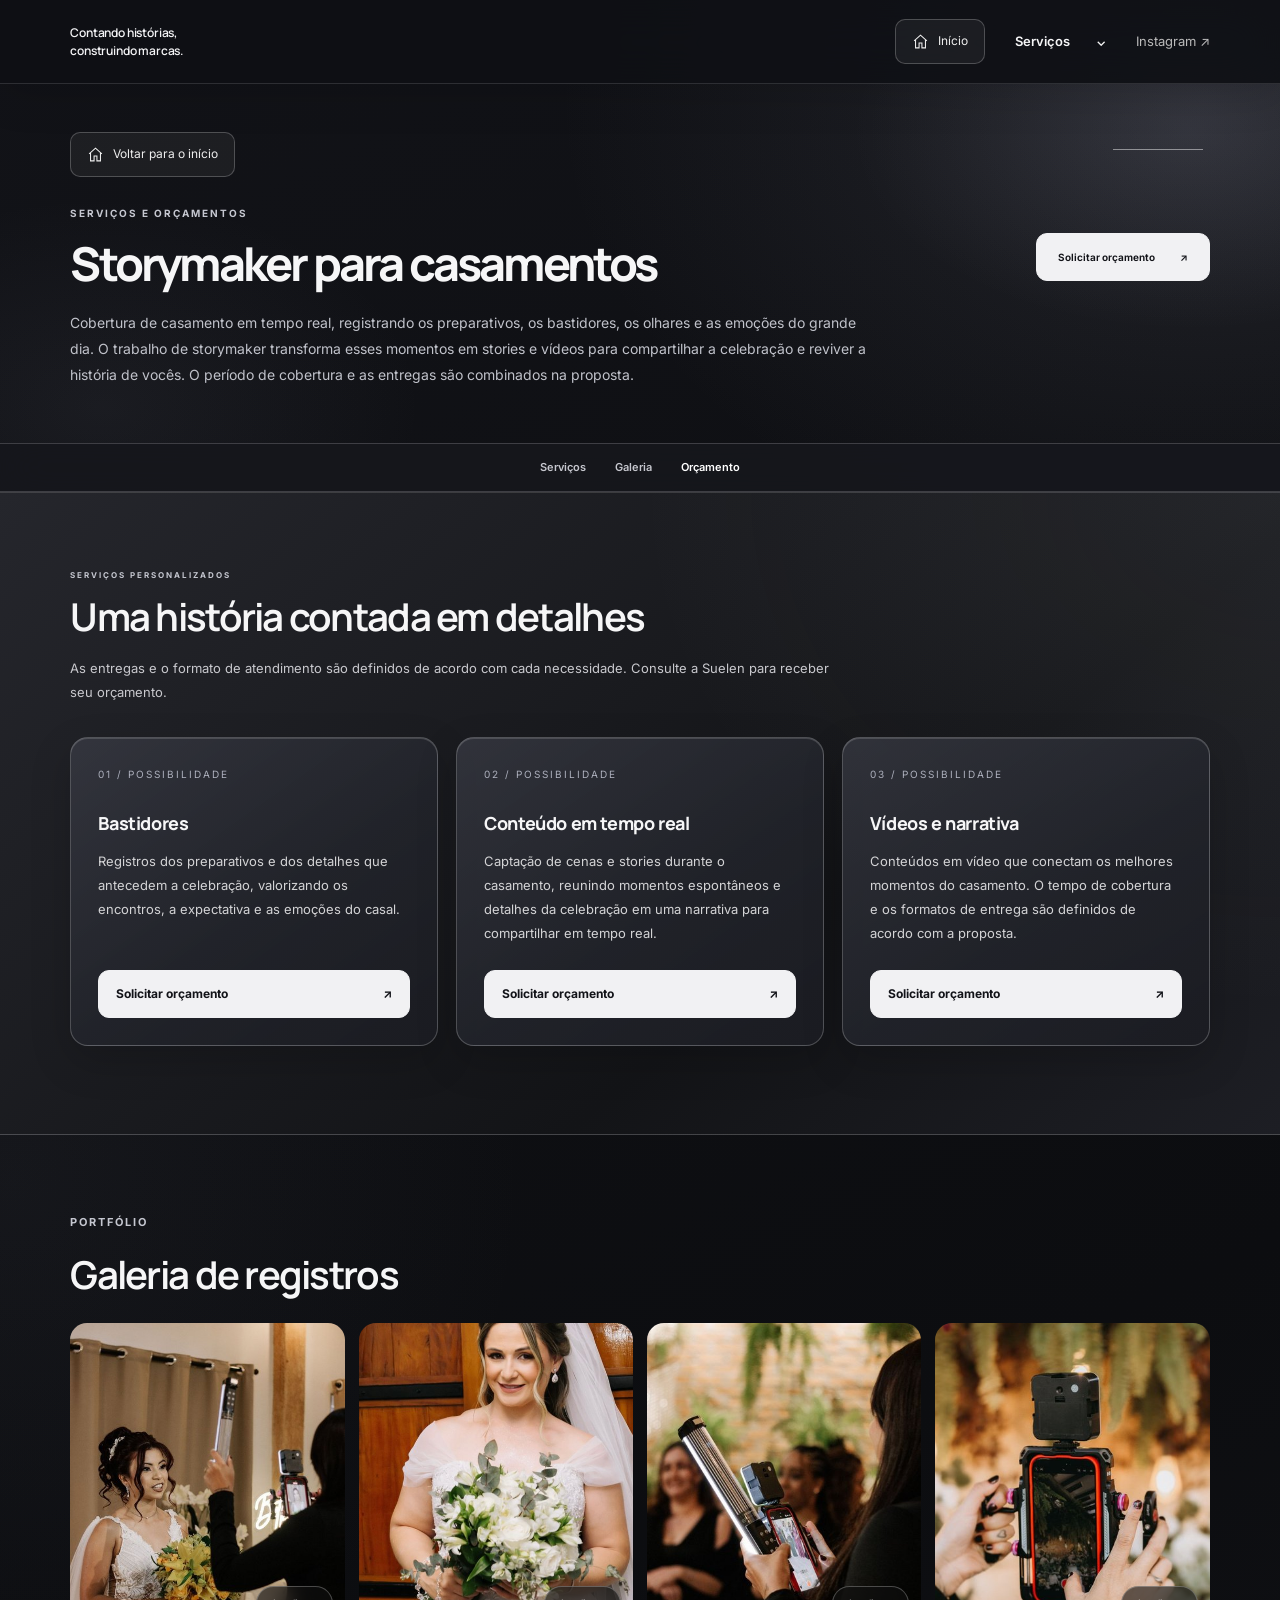
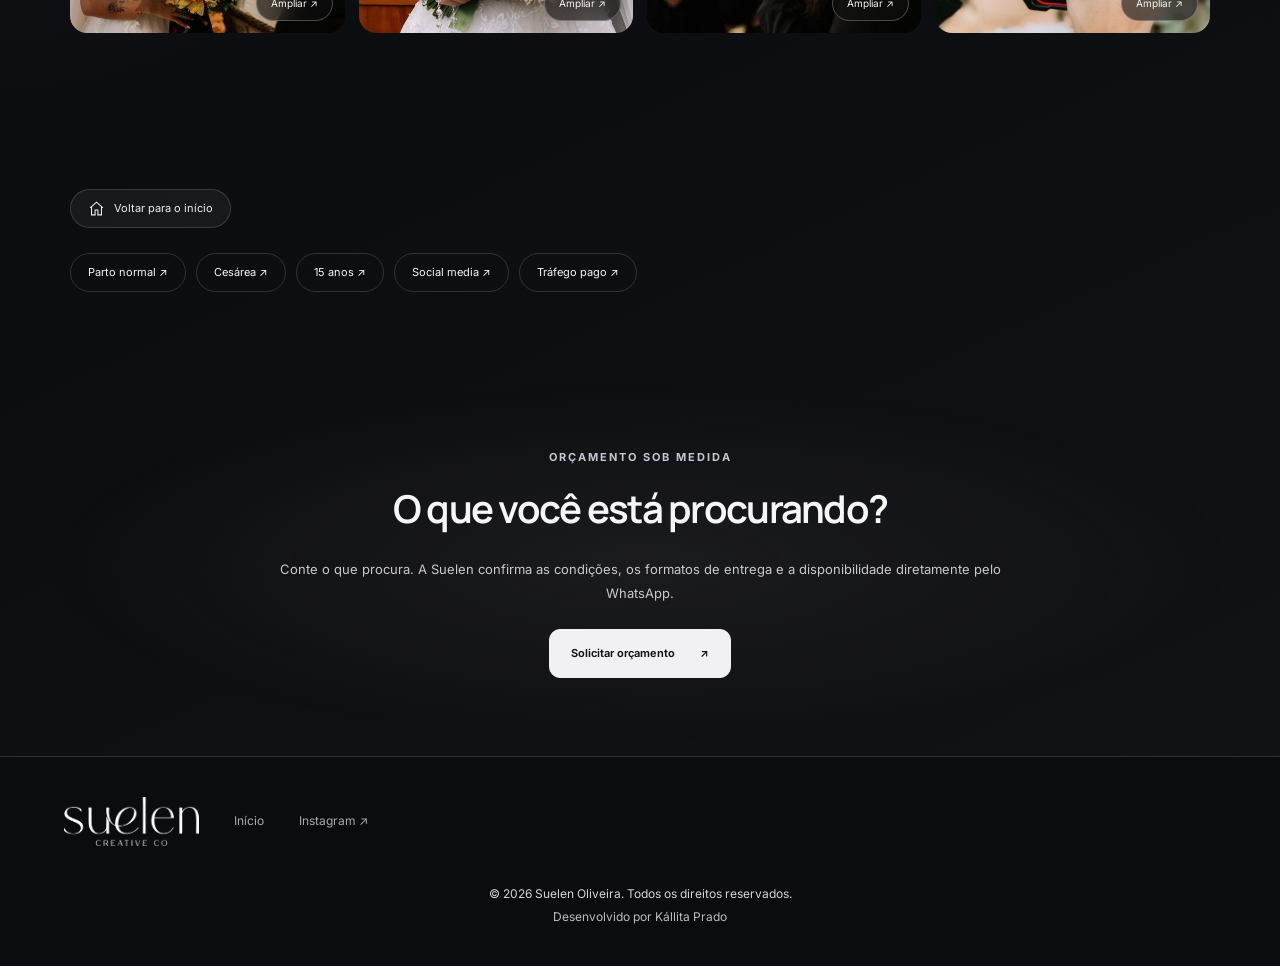
==== commit 562c9d36: "Revisa serviços, contatos e fotos de 15 anos; suaviza animações" ====
--- a/casamento.html
+++ b/casamento.html
@@ -11,7 +11,7 @@
    Storymaker para casamentos | Suelen Creative Co
   </title>
   <meta content="Conheça os serviços de Suelen Oliveira e solicite seu orçamento personalizado pelo WhatsApp." name="description"/>
-  <link href="style.css?v=13" rel="stylesheet"/>
+  <link href="style.css?v=15" rel="stylesheet"/>
  </head>
  <body>
   <a class="skip" href="#conteudo">
@@ -26,7 +26,7 @@
     construindo marcas.
    </a>
    <a class="home-button" href="index.html">
-    <svg aria-hidden="true" fill="none" height="17" stroke="currentColor" stroke-width="1.5" viewBox="0 0 24 24" width="17">
+    <svg aria-hidden="true" fill="none" height="17" stroke="currentColor" stroke-width="1.5" viewbox="0 0 24 24" width="17">
      <path d="m3 11 9-8 9 8M5 9v12h5v-7h4v7h5V9">
      </path>
     </svg>
@@ -85,7 +85,7 @@
   <main id="conteudo">
    <section class="wrap service-heading enhanced-service-hero">
     <a class="back-home" href="index.html">
-     <svg aria-hidden="true" fill="none" height="17" stroke="currentColor" stroke-width="1.5" viewBox="0 0 24 24" width="17">
+     <svg aria-hidden="true" fill="none" height="17" stroke="currentColor" stroke-width="1.5" viewbox="0 0 24 24" width="17">
       <path d="m3 11 9-8 9 8M5 9v12h5v-7h4v7h5V9">
       </path>
      </svg>
@@ -100,16 +100,94 @@
        Storymaker para casamentos
       </h1>
      </div>
-     <a class="button light" href="https://wa.me/5519999200399?text=Ol%C3%A1%2C%20Suelen!%20Gostaria%20de%20solicitar%20um%20or%C3%A7amento%20para%20storymaker%20para%20casamentos.%20Podemos%20conversar%20sobre%20os%20detalhes%3F" target="_blank" rel="noopener noreferrer">Solicitar orçamento <span aria-hidden="true">↗</span></a>
+     <a class="button light" href="https://wa.me/5519999200399?text=Ol%C3%A1%2C%20Suelen%21%20Vim%20pelo%20seu%20site%20e%20gostaria%20de%20solicitar%20uma%20proposta%20para%20storymaker%20para%20casamentos.%20Podemos%20conversar%3F" rel="noopener noreferrer" target="_blank">
+      Solicitar orçamento
+      <span aria-hidden="true">
+       ↗
+      </span>
+     </a>
     </div>
     <p class="service-lead">
-     No grande dia, faço uma cobertura completa e em tempo real, captando os bastidores, as emoções, os olhares e os detalhes que contam a história de vocês de forma leve e verdadeira.
-    </p>
-   </section>
-   <nav aria-label="Nesta página" class="page-nav"><a href="#investimento">Serviços</a><a href="#galeria">Galeria</a><a href="#contato">Orçamento</a></nav>
-   <section class="investment" id="investimento"><div class="wrap"><p class="eyebrow">SERVIÇOS PERSONALIZADOS</p><h2>Uma história contada em detalhes</h2><p class="proposal-note">As entregas e o formato de atendimento são definidos de acordo com cada necessidade. Consulte a Suelen para receber seu orçamento.</p><div class="plans simplified-plans"><article class="plan reveal"><p class="package-number">01 / POSSIBILIDADE</p><h3>Bastidores</h3><p class="plan-description">Registros dos preparativos, emoções e detalhes do grande dia.</p><a class="button light" href="https://wa.me/5519999200399?text=Ol%C3%A1%2C%20Suelen!%20Gostaria%20de%20solicitar%20um%20or%C3%A7amento%20para%20storymaker%20para%20casamentos%20%E2%80%94%20Bastidores.%20Podemos%20conversar%20sobre%20os%20detalhes%3F" target="_blank" rel="noopener noreferrer">Solicitar orçamento <span aria-hidden="true">↗</span></a></article>
-<article class="plan reveal"><p class="package-number">02 / POSSIBILIDADE</p><h3>Conteúdo em tempo real</h3><p class="plan-description">Captação de cenas, stories e momentos espontâneos durante a celebração.</p><a class="button light" href="https://wa.me/5519999200399?text=Ol%C3%A1%2C%20Suelen!%20Gostaria%20de%20solicitar%20um%20or%C3%A7amento%20para%20storymaker%20para%20casamentos%20%E2%80%94%20Conte%C3%BAdo%20em%20tempo%20real.%20Podemos%20conversar%20sobre%20os%20detalhes%3F" target="_blank" rel="noopener noreferrer">Solicitar orçamento <span aria-hidden="true">↗</span></a></article>
-<article class="plan reveal"><p class="package-number">03 / POSSIBILIDADE</p><h3>Vídeos e narrativa</h3><p class="plan-description">Conteúdos criativos para reviver e compartilhar os melhores momentos.</p><a class="button light" href="https://wa.me/5519999200399?text=Ol%C3%A1%2C%20Suelen!%20Gostaria%20de%20solicitar%20um%20or%C3%A7amento%20para%20storymaker%20para%20casamentos%20%E2%80%94%20V%C3%ADdeos%20e%20narrativa.%20Podemos%20conversar%20sobre%20os%20detalhes%3F" target="_blank" rel="noopener noreferrer">Solicitar orçamento <span aria-hidden="true">↗</span></a></article></div></div></section>
+     Cobertura de casamento em tempo real, registrando os preparativos, os bastidores, os olhares e as emoções do grande dia. O trabalho de storymaker transforma esses momentos em stories e vídeos para compartilhar a celebração e reviver a história de vocês. O período de cobertura e as entregas são combinados na proposta.
+    </p>
+   </section>
+   <nav aria-label="Nesta página" class="page-nav">
+    <a href="#investimento">
+     Serviços
+    </a>
+    <a href="#galeria">
+     Galeria
+    </a>
+    <a href="#contato">
+     Orçamento
+    </a>
+   </nav>
+   <section class="investment" id="investimento">
+    <div class="wrap">
+     <p class="eyebrow">
+      SERVIÇOS PERSONALIZADOS
+     </p>
+     <h2>
+      Uma história contada em detalhes
+     </h2>
+     <p class="proposal-note">
+      As entregas e o formato de atendimento são definidos de acordo com cada necessidade. Consulte a Suelen para receber seu orçamento.
+     </p>
+     <div class="plans simplified-plans">
+      <article class="plan reveal">
+       <p class="package-number">
+        01 / POSSIBILIDADE
+       </p>
+       <h3>
+        Bastidores
+       </h3>
+       <p class="plan-description">
+        Registros dos preparativos e dos detalhes que antecedem a celebração, valorizando os encontros, a expectativa e as emoções do casal.
+       </p>
+       <a class="button light" href="https://wa.me/5519999200399?text=Ol%C3%A1%2C%20Suelen%21%20Vim%20pelo%20seu%20site%20e%20gostaria%20de%20solicitar%20uma%20proposta%20para%20storymaker%20para%20casamentos%20%E2%80%94%20Bastidores.%20Podemos%20conversar%3F" rel="noopener noreferrer" target="_blank">
+        Solicitar orçamento
+        <span aria-hidden="true">
+         ↗
+        </span>
+       </a>
+      </article>
+      <article class="plan reveal">
+       <p class="package-number">
+        02 / POSSIBILIDADE
+       </p>
+       <h3>
+        Conteúdo em tempo real
+       </h3>
+       <p class="plan-description">
+        Captação de cenas e stories durante o casamento, reunindo momentos espontâneos e detalhes da celebração em uma narrativa para compartilhar em tempo real.
+       </p>
+       <a class="button light" href="https://wa.me/5519999200399?text=Ol%C3%A1%2C%20Suelen%21%20Vim%20pelo%20seu%20site%20e%20gostaria%20de%20solicitar%20uma%20proposta%20para%20storymaker%20para%20casamentos%20%E2%80%94%20Conte%C3%BAdo%20em%20tempo%20real.%20Podemos%20conversar%3F" rel="noopener noreferrer" target="_blank">
+        Solicitar orçamento
+        <span aria-hidden="true">
+         ↗
+        </span>
+       </a>
+      </article>
+      <article class="plan reveal">
+       <p class="package-number">
+        03 / POSSIBILIDADE
+       </p>
+       <h3>
+        Vídeos e narrativa
+       </h3>
+       <p class="plan-description">
+        Conteúdos em vídeo que conectam os melhores momentos do casamento. O tempo de cobertura e os formatos de entrega são definidos de acordo com a proposta.
+       </p>
+       <a class="button light" href="https://wa.me/5519999200399?text=Ol%C3%A1%2C%20Suelen%21%20Vim%20pelo%20seu%20site%20e%20gostaria%20de%20solicitar%20uma%20proposta%20para%20storymaker%20para%20casamentos%20%E2%80%94%20V%C3%ADdeos%20e%20narrativa.%20Podemos%20conversar%3F" rel="noopener noreferrer" target="_blank">
+        Solicitar orçamento
+        <span aria-hidden="true">
+         ↗
+        </span>
+       </a>
+      </article>
+     </div>
+    </div>
+   </section>
    <section class="wrap mini-gallery reveal" id="galeria">
     <p class="eyebrow">
      PORTFÓLIO
@@ -144,10 +222,9 @@
      </a>
     </div>
    </section>
-   
    <section class="wrap other-services">
     <a class="back-home" href="index.html">
-     <svg aria-hidden="true" fill="none" height="17" stroke="currentColor" stroke-width="1.5" viewBox="0 0 24 24" width="17">
+     <svg aria-hidden="true" fill="none" height="17" stroke="currentColor" stroke-width="1.5" viewbox="0 0 24 24" width="17">
       <path d="m3 11 9-8 9 8M5 9v12h5v-7h4v7h5V9">
       </path>
      </svg>
@@ -171,7 +248,25 @@
      </a>
     </div>
    </section>
-   <section class="contact wrap reveal" id="contato"><p class="eyebrow">ORÇAMENTO SOB MEDIDA</p><h2>Vamos contar a sua história?</h2><p class="proposal-note">Conte o que procura. A Suelen confirma as condições, os formatos de entrega e a disponibilidade diretamente pelo WhatsApp.</p><div class="contact-actions"><a class="button light" href="https://wa.me/5519999200399?text=Ol%C3%A1%2C%20Suelen!%20Gostaria%20de%20solicitar%20um%20or%C3%A7amento%20para%20storymaker%20para%20casamentos.%20Podemos%20conversar%20sobre%20os%20detalhes%3F" target="_blank" rel="noopener noreferrer">Solicitar orçamento <span aria-hidden="true">↗</span></a></div></section>
+   <section class="contact wrap reveal" id="contato">
+    <p class="eyebrow">
+     ORÇAMENTO SOB MEDIDA
+    </p>
+    <h2>
+     O que você está procurando?
+    </h2>
+    <p class="proposal-note">
+     Conte o que procura. A Suelen confirma as condições, os formatos de entrega e a disponibilidade diretamente pelo WhatsApp.
+    </p>
+    <div class="contact-actions">
+     <a class="button light" href="https://wa.me/5519999200399?text=Ol%C3%A1%2C%20Suelen%21%20Vim%20pelo%20seu%20site%20e%20gostaria%20de%20solicitar%20uma%20proposta%20para%20storymaker%20para%20casamentos.%20Podemos%20conversar%3F" rel="noopener noreferrer" target="_blank">
+      Solicitar orçamento
+      <span aria-hidden="true">
+       ↗
+      </span>
+     </a>
+    </div>
+   </section>
   </main>
   <footer>
    <img alt="Suelen Creative Co" src="assets/logo-branco.png" width="150"/>
@@ -181,7 +276,7 @@
    <a href="https://www.instagram.com/_asuoliveira/" rel="noopener" target="_blank">
     Instagram ↗
    </a>
-      <div class="footer-credits">
+   <div class="footer-credits">
     <p class="copyright">
      © 2026 Suelen Oliveira. Todos os direitos reservados.
     </p>
@@ -196,7 +291,7 @@
    </button>
    <img alt=""/>
   </dialog>
-  <script defer="" src="app.js?v=13">
+  <script defer="" src="app.js?v=15">
   </script>
  </body>
 </html>
--- a/style.css
+++ b/style.css
@@ -1,192 +1,3407 @@
-@font-face{font-family:Studio;src:url('assets/sans.woff') format('woff');font-display:swap}
-@font-face{font-family:Editorial;src:url('assets/editorial.woff') format('woff');font-display:swap}
-@font-face{font-family:Signature;src:url('assets/signature.woff') format('woff');font-display:swap}
-:root{--bg:#101011;--text:#f4f1ed;--muted:#b6b5b6;--border:#ffffff24}
-*{box-sizing:border-box}
-html{scroll-behavior:smooth;scroll-padding-top:110px}
-body{margin:0;background:#101011;color:var(--text);font:16px/1.65 Studio,Arial,sans-serif}
-img{max-width:100%;display:block}
-a{color:inherit;text-decoration:none}
-button,summary,a{touch-action:manipulation}
-button{font:inherit;cursor:pointer}
-p{margin:0 0 18px}
-h1,h2,h3{font-weight:400}
-h1,h2{font-family:Editorial,Georgia,serif;line-height:1.08;letter-spacing:-.045em;margin:0 0 22px}
-em{font-family:Signature,cursive;font-size:1.15em;font-style:normal;color:#d5d3d5;letter-spacing:0}
-.wrap{max-width:1260px;margin:auto;padding:80px 5%}
-[hidden]{display:none!important}
-:focus-visible{outline:2px solid #eee;outline-offset:4px}
-.fx-visually-hidden{position:absolute;width:1px;height:1px;padding:0;margin:-1px;overflow:hidden;clip:rect(0,0,0,0);white-space:nowrap;border:0}
-.skip{position:fixed;top:-100px;left:12px;background:#fff;color:#151515;padding:10px 15px;z-index:200}
-.skip:focus{top:12px}
-.progress{position:fixed;left:0;top:0;width:0;height:2px;background:#ededed;z-index:100}
-header{height:83px;display:flex;align-items:center;gap:clamp(14px,2.8vw,40px);padding:10px 5%;border-bottom:1px solid var(--border);background:#101011f2;position:sticky;top:0;z-index:80;backdrop-filter:blur(22px)}
-.fx-brand{display:flex;align-items:center;flex:0 0 auto;min-width:0}
-.fx-brand img{height:60px;width:140px;object-fit:contain;filter:drop-shadow(0 0 2px #ffffff30);transition:filter .25s}
-.fx-brand:hover img{filter:drop-shadow(0 0 8px #ffffff65)}
-.home-button{display:flex;align-items:center;gap:8px;font-size:13px;white-space:nowrap}
-.home-button svg{flex:none}
-.service-menu{position:relative;margin-left:auto}
-.service-menu summary{display:flex;align-items:center;gap:18px;font-size:13px;cursor:pointer;list-style:none;padding:10px 0;white-space:nowrap}
-.service-menu summary::-webkit-details-marker{display:none}
-.service-menu nav{position:absolute;top:calc(100% + 1px);right:-45px;width:245px;padding:9px;background:#222226;border:1px solid #ffffff3a;box-shadow:0 24px 55px #0009;border-radius:9px;z-index:90}
-.service-menu nav a{display:flex;justify-content:space-between;align-items:center;padding:12px;color:#eee;font-size:13px;border-radius:4px;gap:10px}
-.service-menu nav a:hover,.service-menu nav a[aria-current]{background:#ffffff1a}
-.header-instagram{color:#c5c5c5;font-size:12px;white-space:nowrap}
-.header-instagram:hover,.home-button:hover{color:#fff}
-.ed-eyebrow,.eyebrow{letter-spacing:.21em;font-size:10px;color:var(--muted);text-transform:uppercase;font-weight:600;margin:0 0 20px}
-.editorial-main{overflow:clip}
-.editorial-main em{font-style:normal}
-.ed-btn{display:inline-flex;align-items:center;justify-content:center;gap:24px;padding:14px 23px;border:1px solid #f4f1ed;background:#f4f1ed;color:#151516;font-size:12px;font-weight:700;letter-spacing:.025em;transition:transform .24s,background .24s}
-.ed-btn:hover{transform:translateY(-3px);background:#ddd}
-.fx-home-hero{position:relative;display:flex;flex-direction:column;align-items:center;justify-content:center;text-align:center;isolation:isolate;min-height:640px;padding-top:85px;padding-bottom:98px;background:radial-gradient(ellipse at 50% 35%,#39393d70,transparent 64%)}
-.fx-hero-overline{margin-bottom:3px;letter-spacing:.35em;font-size:10px;color:#b9b9bb}
-.fx-logo-stage{position:relative;--glow-x:50%;--glow-y:50%;width:min(610px,100%);min-height:280px;display:grid;place-items:center;isolation:isolate;cursor:default}
-.fx-logo-stage:before{content:"";position:absolute;inset:3% 0;background:radial-gradient(ellipse 190px 155px at var(--glow-x) var(--glow-y),#ffffff44 0,#ffffff21 26%,#ffffff08 50%,transparent 80%);filter:blur(25px);opacity:.76;transition:opacity .35s;z-index:-1;pointer-events:none}
-.fx-logo-stage:hover:before,.fx-logo-stage:active:before{opacity:1}
-.fx-logo-halo{position:absolute;inset:12%;border-radius:50%;border:1px solid #ffffff12;box-shadow:0 0 70px #ffffff08;pointer-events:none}
-.fx-logo-main{width:min(480px,90%);height:auto;max-height:250px;object-fit:contain;filter:drop-shadow(0 0 14px #ffffff20);transition:transform .35s,filter .35s}
-.fx-logo-stage:hover .fx-logo-main{transform:scale(1.025);filter:drop-shadow(0 0 25px #ffffff4d)}
-.fx-slogan-strip{width:min(740px,100%);margin:10px auto 25px;padding:13px 22px;background:linear-gradient(90deg,transparent,#dedede28 18%,#d0d0d03b 50%,#dedede28 82%,transparent);border-top:1px solid #ffffff25;border-bottom:1px solid #ffffff25;font-family:Editorial,Georgia,serif;font-size:clamp(17px,2.25vw,27px);letter-spacing:-.025em}
-.fx-hero-description{max-width:590px;font-size:14px;color:var(--muted);line-height:1.9;margin:0 0 28px}
-.ed-services{padding-top:65px;padding-bottom:110px}
-.ed-section-heading{max-width:750px;margin:0 auto 42px}
-.ed-section-heading h2,.ed-offer h2{font-size:clamp(36px,4vw,59px)}
-.ed-section-heading p:last-child{font-size:14px;color:var(--muted);line-height:1.8;margin:0}
-.fx-services-grid{display:grid;grid-template-columns:repeat(6,minmax(0,1fr));gap:16px}
-.fx-service-card{grid-column:span 2;display:flex;flex-direction:column;justify-content:space-between;position:relative;min-height:235px;padding:28px 26px;overflow:hidden;isolation:isolate;background:linear-gradient(125deg,#45454b,#28282d 55%,#19191e);border:1px solid #ffffff35;color:var(--text);box-shadow:inset 0 1px #ffffff24,0 15px 35px #0003;transition:transform .3s,border-color .3s,box-shadow .3s}
-.fx-service-card:before{content:"";position:absolute;inset:0;z-index:-1;background:radial-gradient(ellipse 250px 210px at var(--spot-x,30%) var(--spot-y,20%),#ffffff30,transparent 75%);opacity:.7;transition:opacity .3s}
-.fx-service-card:hover,.fx-service-card:focus-visible{transform:translateY(-6px);border-color:#ffffffa1;box-shadow:inset 0 1px #ffffff35,0 20px 42px #0006}
-.fx-service-card:hover:before{opacity:1}
-.fx-service-card:nth-child(4){grid-column:2/span 2}
-.fx-service-card:nth-child(5){grid-column:4/span 2}
-.fx-card-number,.fx-card-bottom{font-size:10px;letter-spacing:.16em;color:#d3d3d5}
-.fx-service-card h3{font-family:Editorial,Georgia,serif;font-size:clamp(25px,3vw,39px);line-height:1.15;letter-spacing:-.04em;margin:25px 0 4px}
-.fx-service-card p{font-size:12px;line-height:1.5;color:#c4c4c7;margin:0}
-.fx-card-bottom{display:flex;justify-content:space-between;align-items:center;letter-spacing:.03em;margin-top:22px}
-.fx-card-bottom b{font-size:20px;font-weight:400;color:#fff}
-.ed-about{background:#f8f8f8;color:#18181a}
-.ed-about-inner{display:grid;grid-template-columns:1fr 1.15fr;gap:clamp(35px,6vw,95px);align-items:center;padding-top:100px;padding-bottom:100px}
-.fx-about-art{min-height:450px;display:flex;flex-direction:column;justify-content:space-between;padding:48px;background:linear-gradient(135deg,#323236,#18181a 65%,#424247);color:#fff;border:1px solid #ffffff33}
-.fx-about-art span{font-size:10px;letter-spacing:.21em;color:#ddd}
-.fx-about-art strong{font-family:Editorial,Georgia,serif;font-weight:400;font-size:clamp(35px,4vw,60px);line-height:1.09;letter-spacing:-.06em}
-.ed-about-text .ed-eyebrow{color:#666}
-.ed-about-text h2{font-size:clamp(40px,4.5vw,65px)}
-.ed-about-text h2 em{color:#5c5c60}
-.ed-about-text>p:not(.ed-eyebrow){font-size:14px;line-height:1.88;color:#515151;max-width:540px}
-.ed-about .ed-btn{background:#171719;color:#fff;border-color:#171719;margin-top:17px}
-.ed-about .ed-btn:hover{background:#3c3c42}
-.ed-contact{text-align:center;padding-top:110px;padding-bottom:130px;max-width:900px}
-.ed-contact h2{font-size:clamp(36px,5vw,68px)}
-.ed-contact>p:not(.ed-eyebrow){font-size:15px;line-height:1.85;color:var(--muted);max-width:610px;margin:0 auto 29px}
-.ed-whatsapp-float{position:fixed;right:clamp(17px,3vw,33px);bottom:clamp(17px,3vw,33px);z-index:95;width:59px;height:59px;border:1px solid #ffffff5b;background:#19191b;color:#fff;display:flex;align-items:center;justify-content:center;border-radius:50%;box-shadow:0 10px 30px #0009;transition:background .2s,transform .2s}
-.ed-whatsapp-float:hover,.ed-whatsapp-float:focus-visible{background:#414146;transform:translateY(-4px)}
-.ed-whatsapp-float svg{width:31px;height:31px}
-.ed-service-hero{display:grid;grid-template-columns:1fr 1fr;align-items:center;gap:clamp(28px,5vw,78px);padding-top:75px;padding-bottom:83px}
-.ed-service-copy{max-width:670px}
-.ed-back{display:inline-block;margin-bottom:62px;font-size:12px;color:var(--muted)}
-.ed-back:hover{text-decoration:underline}
-.ed-service-hero h1{font-size:clamp(40px,5.4vw,75px)}
-.ed-lead{font-size:clamp(14px,1.3vw,18px);color:var(--muted);line-height:1.85;margin-bottom:32px}
-.ed-service-image{height:clamp(430px,45vw,640px);position:relative;overflow:hidden}
-.ed-service-image img{width:100%;height:100%;object-fit:cover}
-.ed-service-image>span{position:absolute;bottom:17px;left:20px;font-size:10px;letter-spacing:.15em;text-shadow:0 1px 5px #000}
-.ed-abstract{min-height:430px;display:flex;flex-direction:column;justify-content:space-between;padding:clamp(32px,4vw,59px);background:linear-gradient(145deg,#39393c,#18181b 70%);border:1px solid #ffffff31}
-.ed-abstract span{font-size:10px;letter-spacing:.2em;color:#bababc}
-.ed-abstract strong{font-family:Editorial,Georgia,serif;font-weight:400;font-size:clamp(38px,4.7vw,69px);line-height:1.1;letter-spacing:-.06em}
-.ed-offer{border-top:1px solid var(--border);padding-top:80px;padding-bottom:86px}
-.ed-options{display:grid;grid-template-columns:repeat(3,minmax(0,1fr));gap:16px}
-.ed-option{padding:31px 27px;background:#ffffff0b;border-top:1px solid #ffffff7a;min-height:240px}
-.ed-option>span{font-size:11px;color:var(--muted)}
-.ed-option h3{font-size:clamp(23px,2.2vw,31px);line-height:1.2;margin:33px 0 12px}
-.ed-option p{font-size:13px;line-height:1.8;color:var(--muted)}
-.ed-note{font-size:13px;line-height:1.8;color:var(--muted);border-left:2px solid #ffffff55;padding-left:17px;margin-top:26px}
-.mini-gallery{padding-top:75px;padding-bottom:90px}
-.mini-gallery h2,.testimonials h2{font-size:clamp(35px,4vw,55px)}
-.gallery{display:flex;gap:15px;margin-top:32px}
-.gallery a{flex:1;min-width:0;position:relative;overflow:hidden;display:block;background:#28282b}
-.gallery img{width:100%;height:clamp(240px,29vw,390px);object-fit:cover;transition:transform .45s}
-.gallery a:hover img{transform:scale(1.06)}
-.gallery a>span{position:absolute;right:10px;bottom:12px;background:#101011b5;padding:6px 9px;font-size:10px}
-.testimonials{border-top:1px solid var(--border);padding-top:72px;padding-bottom:77px}
-.section-top{display:flex;justify-content:space-between;gap:20px;align-items:end;margin-bottom:28px}
-.section-top>p{font-size:12px;color:var(--muted)}
-.review-track{display:grid;grid-auto-flow:column;grid-auto-columns:calc((100% - 32px)/3);gap:16px;overflow-x:auto;overscroll-behavior-inline:contain;scroll-snap-type:x mandatory;scrollbar-width:thin;padding:2px 0 14px}
-.review-card{scroll-snap-align:start;display:flex;flex-direction:column;min-width:0;padding:28px;background:#252528;border:1px solid #ffffff22}
-.review-star{font-size:23px;color:#f1f1f1}
-.review-card blockquote{margin:14px 0 22px;font-size:13px;line-height:1.8;color:#e2e2e2;flex:1}
-.review-card blockquote p{margin:0 0 10px}
-.review-person{display:flex;flex-direction:column;gap:1px;font-size:12px}
-.review-person small{color:var(--muted)}
-.service-tag{color:#bdbdbd;font-size:10px}
-.review-controls{display:flex;justify-content:flex-end;align-items:center;gap:10px;margin-top:18px}
-.review-controls>span{margin-right:auto;font-size:11px;color:var(--muted)}
-.review-controls button{width:38px;height:38px;background:#29292c;color:#fff;border:1px solid #ffffff4b;border-radius:50%}
-.review-controls button:disabled{opacity:.3;cursor:default}
-.lightbox{max-width:min(93vw,1050px);max-height:92vh;background:#151515;padding:18px;border:1px solid #ffffff40;color:#fff}
-.lightbox::backdrop{background:#000c}
-.lightbox img{max-width:100%;max-height:83vh;object-fit:contain}
-.lightbox button{position:absolute;top:10px;right:10px;border:0;border-radius:50%;width:36px;height:36px;background:#fff;color:#111;font-size:24px}
-footer{border-top:1px solid var(--border);display:flex;gap:24px;align-items:center;flex-wrap:wrap;padding:33px 5%;font-size:12px;color:#bdbdbd}
-footer>img{height:58px;width:140px;object-fit:contain}
-footer>a:hover{color:white}
-.footer-credits{margin-left:auto;text-align:right}
-.footer-credits p{margin:0;font-size:11px;line-height:1.8}
-.developer-credit{color:#e1e1e1}
-.reveal.arrived{animation:fx-reveal .85s both}
-@keyframes fx-reveal{from{opacity:.3;transform:translateY(26px)}to{opacity:1;transform:translateY(0)}}
-@media(max-width:950px){
-.fx-services-grid{grid-template-columns:repeat(2,minmax(0,1fr))}
-.fx-service-card,.fx-service-card:nth-child(4),.fx-service-card:nth-child(5){grid-column:auto}
-.fx-service-card:last-child{grid-column:1/-1}
-.ed-about-inner{grid-template-columns:1fr 1fr}
-.ed-service-hero{grid-template-columns:1fr}
-.ed-service-image{height:430px}
-.ed-options{grid-template-columns:1fr}
-.ed-option{min-height:0}
-.review-track{grid-auto-columns:calc((100% - 16px)/2)}
-}
-@media(max-width:650px){
-.wrap{padding:55px 6%}
-header{height:72px;padding:9px 5%;gap:13px}
-.fx-brand img{width:96px;height:49px}
-.home-button{font-size:11px;gap:4px}
-.home-button svg{width:14px;height:14px}
-.header-instagram{display:none}
-.service-menu summary{font-size:12px;gap:8px}
-.service-menu nav{right:0;width:min(260px,85vw)}
-.fx-home-hero{min-height:510px;padding-top:61px;padding-bottom:63px}
-.fx-hero-overline{font-size:8px}
-.fx-logo-stage{min-height:210px}
-.fx-logo-stage:before{background:radial-gradient(ellipse 135px 120px at var(--glow-x) var(--glow-y),#ffffff3d,transparent 75%)}
-.fx-logo-main{width:min(315px,90%)}
-.fx-slogan-strip{margin:5px auto 20px;padding:12px 10px;font-size:18px}
-.fx-hero-description{font-size:12px}
-.ed-services{padding-top:40px}
-.fx-services-grid{grid-template-columns:1fr;gap:12px}
-.fx-service-card,.fx-service-card:nth-child(4),.fx-service-card:nth-child(5),.fx-service-card:last-child{grid-column:auto}
-.fx-service-card{min-height:179px;padding:21px}
-.fx-service-card h3{font-size:29px;margin:15px 0 5px}
-.ed-about-inner{grid-template-columns:1fr;gap:28px}
-.fx-about-art{min-height:300px;padding:33px}
-.fx-about-art strong{font-size:42px}
-.ed-about-text h2{font-size:43px}
-.ed-contact{padding-bottom:115px}
-.ed-service-hero{padding-top:37px;padding-bottom:45px}
-.ed-back{margin-bottom:37px}
-.ed-service-hero h1{font-size:48px}
-.ed-service-image{height:345px}
-.ed-abstract{min-height:280px}
-.ed-options{gap:13px}
-.ed-option{padding:25px}
-.ed-option h3{margin:19px 0 9px}
-.gallery{overflow-x:auto;scroll-snap-type:x mandatory;gap:12px}
-.gallery a{flex:0 0 78%;scroll-snap-align:start}
-.gallery img{height:280px}
-.review-track{grid-auto-columns:90%}
-.section-top{display:block}
-footer{justify-content:center;text-align:center;gap:18px}
-.footer-credits{width:100%;margin:0;text-align:center}
-.ed-whatsapp-float{width:55px;height:55px;right:17px;bottom:17px}
-}
-@media(prefers-reduced-motion:reduce){html{scroll-behavior:auto}.reveal.arrived{animation:none}.ed-btn,.fx-service-card,.gallery img,.ed-whatsapp-float,.fx-logo-main{transition:none}}
+@font-face {
+  font-family:Studio;
+  src:url('assets/sans.woff') format('woff');
+  font-display:swap
+}
+
+@font-face {
+  font-family:Editorial;
+  src:url('assets/editorial.woff') format('woff');
+  font-display:swap
+}
+
+@font-face {
+  font-family:Signature;
+  src:url('assets/signature.woff') format('woff');
+  font-display:swap
+}
+
+:root {
+  --bg:#101011;
+  --text:#f4f1ed;
+  --muted:#b6b5b6;
+  --border:#ffffff24
+}
+
+* {
+  box-sizing:border-box
+}
+
+html {
+  scroll-behavior:smooth;
+  scroll-padding-top:150px
+}
+
+body {
+  margin:0;
+  background:radial-gradient(ellipse at 85% 0,#38383b80,transparent 30%),radial-gradient(ellipse at 0 45%,#26262950,transparent 30%),var(--bg);
+  color:var(--text);
+  font:16px/1.65 Studio,Arial,sans-serif
+}
+
+img {
+  display:block;
+  max-width:100%
+}
+
+a {
+  color:inherit;
+  text-decoration:none
+}
+
+button,summary,a {
+  touch-action:manipulation
+}
+
+button {
+  font:inherit;
+  cursor:pointer
+}
+
+p {
+  margin:0 0 18px
+}
+
+h1,h2,h3 {
+  font-weight:400
+}
+
+h1,h2 {
+  font-family:Editorial,Georgia,serif;
+  line-height:1.08;
+  letter-spacing:-1.7px;
+  margin:0 0 24px
+}
+
+h1 {
+  font-size:clamp(44px,4.8vw,76px)
+}
+
+h2 {
+  font-size:clamp(35px,4vw,57px)
+}
+
+h3 {
+  margin:0 0 12px
+}
+
+em {
+  font-family:Signature,cursive;
+  font-style:normal;
+  font-size:1.24em;
+  letter-spacing:0;
+  color:#e1deda
+}
+
+.eyebrow {
+  font-size:9px;
+  letter-spacing:2.1px;
+  color:#bbb;
+  margin-bottom:20px
+}
+
+.wrap {
+  max-width:1240px;
+  margin:auto;
+  padding:80px 50px
+}
+
+header {
+  display:flex;
+  gap:30px;
+  align-items:center;
+  padding:14px 5%;
+  height:84px;
+  position:sticky;
+  top:0;
+  z-index:20;
+  background:#101011d9;
+  backdrop-filter:blur(20px);
+  border-bottom:1px solid var(--border)
+}
+
+.brand img {
+  width:145px;
+  height:56px;
+  object-fit:contain
+}
+
+.service-menu {
+  margin-left:auto;
+  position:relative
+}
+
+.service-menu summary {
+  display:flex;
+  gap:26px;
+  align-items:center;
+  list-style:none;
+  font-size:13px;
+  cursor:pointer
+}
+
+.service-menu summary::-webkit-details-marker {
+  display:none
+}
+
+.service-menu nav {
+  position:absolute;
+  top:40px;
+  left:-15px;
+  width:240px;
+  padding:10px;
+  background:#232325f5;
+  border:1px solid #ffffff35;
+  border-radius:12px;
+  box-shadow:0 20px 60px #0008
+}
+
+.service-menu nav a {
+  display:flex;
+  justify-content:space-between;
+  font-size:13px;
+  padding:12px;
+  border-radius:6px
+}
+
+.service-menu nav a:hover,.service-menu nav a[aria-current] {
+  background:#ffffff14
+}
+
+.header-instagram {
+  font-size:12px;
+  color:#bbb
+}
+
+.header-cta {
+  font-size:12px;
+  padding:10px 17px;
+  border:1px solid #ffffff40;
+  border-radius:7px
+}
+
+.header-cta:hover {
+  background:#ffffff15
+}
+
+.progress {
+  position:fixed;
+  top:0;
+  left:0;
+  height:2px;
+  background:#ddd;
+  z-index:30;
+  width:0
+}
+
+.skip {
+  position:fixed;
+  left:10px;
+  top:-100px;
+  background:#fff;
+  color:#111;
+  padding:12px;
+  z-index:50
+}
+
+.skip:focus {
+  top:10px
+}
+
+.button {
+  display:inline-flex;
+  gap:25px;
+  justify-content:space-between;
+  align-items:center;
+  padding:15px 22px;
+  font-size:12px;
+  border-radius:7px;
+  border:1px solid #ffffff40;
+  transition:transform .25s,background .25s
+}
+
+.button:hover {
+  transform:translateY(-3px)
+}
+
+.light {
+  background:#edeae6;
+  color:#171717;
+  border-color:#edeae6
+}
+
+.light:hover {
+  background:white
+}
+
+.outline:hover {
+  background:#ffffff13
+}
+
+.text-link {
+  display:inline-block;
+  border-bottom:1px solid #ffffff60;
+  font-size:12px;
+  padding:10px 0
+}
+
+.number {
+  font-size:12px;
+  color:#aaa;
+  margin-top:20px
+}
+
+.home-hero {
+  max-width:1440px;
+  margin:auto;
+  display:grid;
+  grid-template-columns:1.1fr 1fr;
+  align-items:center;
+  gap:30px;
+  padding:40px 5% 30px
+}
+
+.hero-copy {
+  position:relative;
+  z-index:2
+}
+
+.hero-copy h1 {
+  font-size:clamp(46px,4.4vw,68px);
+  margin:0 0 20px
+}
+
+.hero-description {
+  font-size:14px;
+  line-height:1.6;
+  max-width:440px;
+  color:#bfbdbf;
+  margin-bottom:24px
+}
+
+.choose {
+  font-size:8px;
+  color:#b3b1b4;
+  letter-spacing:1.8px;
+  margin-bottom:12px
+}
+
+.quick-grid {
+  display:grid;
+  grid-template-columns:1fr 1fr;
+  gap:10px
+}
+
+.quick-card {
+  position:relative;
+  display:flex;
+  align-items:center;
+  gap:12px;
+  padding:15px 16px;
+  border:1px solid #ffffff27;
+  border-radius:12px;
+  min-height:79px;
+  background:linear-gradient(120deg,#ffffff0d,#ffffff03);
+  backdrop-filter:blur(15px);
+  box-shadow:inset 0 1px #ffffff0a;
+  transition:transform .3s,border-color .3s,background .3s
+}
+
+.quick-card:hover {
+  transform:translateY(-4px);
+  border-color:#ffffff70;
+  background:linear-gradient(125deg,#ffffff20,#ffffff08)
+}
+
+.card-index {
+  font-size:9px;
+  color:#888;
+  align-self:start;
+  margin-top:3px
+}
+
+.quick-card h3 {
+  font-size:17px;
+  line-height:1.2;
+  margin:0 0 5px
+}
+
+.quick-card p {
+  font-size:10px;
+  color:#aaa;
+  margin:0
+}
+
+.arrow {
+  margin-left:auto;
+  font-size:23px;
+  color:#ddd;
+  transition:transform .3s
+}
+
+.quick-card:hover .arrow {
+  transform:translate(2px,-2px)
+}
+
+.quiet-link {
+  display:block;
+  color:#aaa;
+  font-size:10px;
+  margin-top:20px
+}
+
+.hero-portrait {
+  height:610px;
+  position:relative;
+  isolation:isolate;
+  overflow:hidden
+}
+
+.hero-portrait>img {
+  width:90%;
+  height:94%;
+  position:absolute;
+  left:5%;
+  top:0;
+  object-fit:cover;
+  object-position:50% 35%;
+  border-radius:42% 42% 3px 3px;
+  mask-image:linear-gradient(#000 74%,transparent 100%);
+  -webkit-mask-image:linear-gradient(#000 74%,transparent 100%)
+}
+
+.portrait-ring {
+  position:absolute;
+  inset:20px 0 50px;
+  border:1px solid #ffffff24;
+  border-radius:50% 50% 10px 10px;
+  transform:rotate(5deg);
+  z-index:-1
+}
+
+.hero-portrait:after {
+  content:'';
+  position:absolute;
+  inset:50% 0 0;
+  background:linear-gradient(transparent,#10101185 70%);
+  pointer-events:none
+}
+
+.signature {
+  position:absolute;
+  left:9%;
+  bottom:110px;
+  font:54px Signature,cursive;
+  color:white;
+  z-index:2;
+  transform:rotate(-5deg);
+  text-shadow:0 3px 20px #0008
+}
+
+.portrait-note {
+  position:absolute;
+  right:10px;
+  bottom:22px;
+  padding:18px 22px;
+  z-index:3;
+  background:linear-gradient(120deg,#3339,#1a1a1ae0);
+  border:1px solid #ffffff35;
+  backdrop-filter:blur(15px);
+  border-radius:12px
+}
+
+.portrait-note span {
+  font-size:7px;
+  letter-spacing:1.6px;
+  color:#ccc
+}
+
+.portrait-note p {
+  font:20px/1.3 Editorial;
+  margin:8px 0 0
+}
+
+.intro-strip {
+  display:flex;
+  align-items:start;
+  gap:80px;
+  border-block:1px solid #ffffff13;
+  padding-block:38px
+}
+
+.intro-strip .eyebrow {
+  min-width:210px;
+  margin-top:8px
+}
+
+.intro-strip>p:last-child {
+  font:25px/1.4 Editorial;
+  max-width:700px;
+  margin:0
+}
+
+.intro-strip em {
+  font-size:1.3em
+}
+
+.section-top {
+  display:flex;
+  justify-content:space-between;
+  align-items:end;
+  gap:30px
+}
+
+.section-top>p {
+  font-size:12px;
+  color:#999;
+  margin-bottom:30px
+}
+
+.quote-stage {
+  margin-top:25px
+}
+
+.quote-slide {
+  display:grid;
+  grid-template-columns:.75fr 1.4fr;
+  gap:65px;
+  align-items:center;
+  padding:10px 0 25px
+}
+
+.quote-slide+.quote-slide {
+  border-top:1px solid var(--border);
+  padding-top:35px
+}
+
+.quote-photo {
+  height:310px;
+  position:relative
+}
+
+.quote-photo img {
+  height:100%;
+  width:100%;
+  object-fit:cover;
+  border-radius:120px 120px 8px 8px
+}
+
+.quote-photo span {
+  position:absolute;
+  bottom:0;
+  left:0;
+  right:0;
+  text-align:center;
+  background:#0008;
+  padding:10px;
+  font-size:7px;
+  letter-spacing:1.2px
+}
+
+.quote-copy {
+  position:relative
+}
+
+.quote-mark {
+  font:120px/1 Editorial;
+  color:#ffffff13;
+  position:absolute;
+  top:-45px;
+  left:-25px
+}
+
+.quote-copy blockquote {
+  position:relative;
+  font:clamp(21px,2.2vw,30px)/1.4 Editorial,Georgia;
+  margin:0 0 25px
+}
+
+.quote-person {
+  display:flex;
+  gap:14px;
+  align-items:center
+}
+
+.quote-person .initial {
+  width:40px;
+  height:40px;
+  border-radius:50%;
+  display:grid;
+  place-items:center;
+  background:#ffffff12;
+  border:1px solid #ffffff24;
+  font:22px Editorial
+}
+
+.quote-person p {
+  font-size:13px;
+  margin:0
+}
+
+.quote-person small {
+  display:block;
+  color:#aaa;
+  font-size:10px;
+  margin-top:2px
+}
+
+.quote-controls {
+  display:flex;
+  justify-content:end;
+  align-items:center;
+  gap:10px;
+  margin-top:-12px;
+  position:relative;
+  z-index:1
+}
+
+.quote-controls[hidden] {
+  display:none
+}
+
+.quote-controls button {
+  width:46px;
+  height:46px;
+  background:transparent;
+  border:1px solid #ffffff40;
+  border-radius:50%;
+  color:white;
+  font-size:22px
+}
+
+.quote-controls button:hover {
+  background:#ffffff12
+}
+
+.quote-count {
+  font-size:10px;
+  letter-spacing:2px;
+  color:#aaa;
+  margin-right:20px
+}
+
+.quote-slide[hidden] {
+  display:none
+}
+
+.quote-slide.is-current {
+  animation:quote-in .45s ease
+}
+
+@keyframes quote-in {
+  from {
+    opacity:.2;
+    transform:translateY(10px)
+  }
+  to {
+    opacity:1;
+    transform:none
+  }
+}
+
+.about {
+  display:grid;
+  grid-template-columns:.8fr 1fr;
+  align-items:center;
+  gap:90px;
+  border-top:1px solid #ffffff13
+}
+
+.about-image img {
+  height:440px;
+  width:100%;
+  object-fit:cover;
+  object-position:top;
+  border-radius:12px
+}
+
+.about p:not(.eyebrow) {
+  font-size:14px;
+  color:#bcbabc
+}
+
+.contact {
+  text-align:center;
+  padding-block:75px;
+  background:radial-gradient(ellipse at center,#3335,transparent 65%)
+}
+
+footer {
+  padding:40px 5%;
+  display:flex;
+  gap:35px;
+  align-items:center;
+  border-top:1px solid #ffffff16;
+  background:#080809;
+  font-size:11px;
+  color:#aaa
+}
+
+footer img {
+  width:135px
+}
+
+footer p {
+  margin:0;
+  flex:1
+}
+
+.service-hero {
+  padding-top:25px;
+  padding-bottom:45px
+}
+
+.back {
+  display:inline-block;
+  color:#aaa;
+  font-size:11px;
+  margin-bottom:30px
+}
+
+.service-intro {
+  display:grid;
+  grid-template-columns:1.1fr 1fr;
+  gap:60px;
+  align-items:center
+}
+
+.service-intro h1 {
+  font-size:clamp(44px,4.5vw,64px)
+}
+
+.service-lead {
+  color:#bbb;
+  font-size:14px
+}
+
+.hero-actions {
+  display:flex;
+  gap:12px;
+  flex-wrap:wrap;
+  margin-top:28px
+}
+
+.hero-actions .button {
+  font-size:11px;
+  padding:13px 17px;
+  gap:14px
+}
+
+.starting {
+  font-size:11px;
+  color:#aaa;
+  margin:20px 0 0
+}
+
+.starting strong {
+  color:#eee;
+  font-weight:400
+}
+
+.service-photo {
+  position:relative;
+  height:410px
+}
+
+.service-photo img {
+  height:100%;
+  width:100%;
+  object-fit:cover;
+  border-radius:100px 12px 12px 12px
+}
+
+.service-photo span {
+  position:absolute;
+  bottom:20px;
+  left:20px;
+  right:20px;
+  padding:14px 20px;
+  background:#15151588;
+  backdrop-filter:blur(10px);
+  border:1px solid #ffffff30;
+  border-radius:8px;
+  font:25px Signature
+}
+
+.page-nav {
+  position:sticky;
+  top:84px;
+  z-index:15;
+  display:flex;
+  justify-content:center;
+  gap:38px;
+  padding:14px 20px;
+  border-block:1px solid #ffffff20;
+  background:#141415e8;
+  backdrop-filter:blur(20px);
+  font-size:11px
+}
+
+.page-nav a {
+  color:#aaa;
+  white-space:nowrap
+}
+
+.page-nav a:hover,.page-nav a.active {
+  color:#fff
+}
+
+.experience {
+  display:grid;
+  grid-template-columns:1fr 1fr;
+  gap:35px 70px
+}
+
+.experience>div>p:not(.eyebrow) {
+  color:#b9b8bb;
+  font-size:14px
+}
+
+.experience h2 {
+  font-size:42px
+}
+
+.steps {
+  grid-column:1/-1;
+  display:grid;
+  grid-template-columns:repeat(3,1fr);
+  gap:40px;
+  margin-top:20px
+}
+
+.steps article {
+  border-top:1px solid var(--border);
+  padding-top:18px
+}
+
+.steps span {
+  font:35px Editorial;
+  color:#777
+}
+
+.steps h3 {
+  font-size:17px;
+  margin-top:16px
+}
+
+.steps p {
+  font-size:13px;
+  color:#aaa
+}
+
+.investment {
+  background:linear-gradient(135deg,#23232699,#101011);
+  border-block:1px solid var(--border)
+}
+
+.plans {
+  display:grid;
+  grid-template-columns:repeat(auto-fit,minmax(255px,1fr));
+  gap:18px;
+  margin-top:35px
+}
+
+.plan {
+  background:linear-gradient(125deg,#ffffff0a,#ffffff02);
+  border:1px solid #ffffff26;
+  border-radius:16px;
+  padding:28px;
+  display:flex;
+  flex-direction:column;
+  box-shadow:inset 0 1px #ffffff09;
+  transition:transform .25s,border-color .25s
+}
+
+.plan:hover {
+  transform:translateY(-4px);
+  border-color:#ffffff60
+}
+
+.plan h3 {
+  font:26px/1.2 Editorial
+}
+
+.price {
+  font:38px/1.2 Editorial;
+  margin:18px 0 8px
+}
+
+.plan-sub {
+  font-size:11px;
+  color:#aaa;
+  min-height:20px
+}
+
+.plan ul {
+  padding:0;
+  list-style:none;
+  flex:1;
+  font-size:12px;
+  color:#bbb
+}
+
+.plan li {
+  padding:9px 0 9px 18px;
+  border-bottom:1px solid #ffffff0a;
+  position:relative;
+  line-height:1.5
+}
+
+.plan li:before {
+  content:'✓';
+  position:absolute;
+  left:0;
+  color:#ddd;
+  font-size:10px
+}
+
+.plan .button {
+  margin-top:20px
+}
+
+.payment {
+  margin-top:30px;
+  border-top:1px solid #ffffff25;
+  display:grid;
+  grid-template-columns:200px 1fr;
+  padding-top:25px;
+  gap:25px
+}
+
+.payment>span {
+  font-size:9px;
+  letter-spacing:1.8px;
+  color:#aaa
+}
+
+.payment p {
+  font-size:13px;
+  color:#bbb;
+  margin:0
+}
+
+.more-plans {
+  border-block:1px solid #ffffff20;
+  margin-top:25px;
+  padding:20px 0
+}
+
+.more-plans summary {
+  display:flex;
+  justify-content:space-between;
+  list-style:none;
+  cursor:pointer;
+  font-size:14px
+}
+
+.more-plans .plans {
+  margin-top:25px
+}
+
+.hours {
+  grid-template-columns:repeat(3,1fr)
+}
+
+.gallery {
+  display:flex;
+  gap:20px;
+  margin-top:35px
+}
+
+.gallery a {
+  flex:1;
+  min-width:0;
+  position:relative;
+  overflow:hidden;
+  border-radius:12px
+}
+
+.gallery img {
+  height:390px;
+  width:100%;
+  object-fit:cover;
+  transition:transform .6s
+}
+
+.gallery a:hover img {
+  transform:scale(1.035)
+}
+
+.gallery span {
+  position:absolute;
+  bottom:12px;
+  right:12px;
+  padding:8px 14px;
+  border:1px solid #ffffff40;
+  border-radius:25px;
+  background:#1119;
+  backdrop-filter:blur(12px);
+  font-size:10px
+}
+
+.faq {
+  display:grid;
+  grid-template-columns:.9fr 1.1fr;
+  gap:60px;
+  border-top:1px solid #ffffff16
+}
+
+.faq details {
+  border-bottom:1px solid #ffffff27;
+  padding:22px 0
+}
+
+.faq summary {
+  display:flex;
+  justify-content:space-between;
+  gap:25px;
+  cursor:pointer;
+  list-style:none;
+  font-size:14px
+}
+
+.faq details p {
+  margin:18px 0 0;
+  color:#aaa;
+  font-size:13px
+}
+
+.faq details[open] summary span {
+  transform:rotate(45deg)
+}
+
+.other-services {
+  padding-block:30px
+}
+
+.other-services>div {
+  display:flex;
+  flex-wrap:wrap;
+  gap:10px
+}
+
+.other-services a {
+  border:1px solid #ffffff25;
+  border-radius:30px;
+  padding:9px 17px;
+  font-size:11px
+}
+
+.other-services a:hover {
+  background:#ffffff12
+}
+
+.lightbox {
+  border:0;
+  background:transparent;
+  max-width:95vw;
+  max-height:95vh;
+  padding:40px
+}
+
+.lightbox::backdrop {
+  background:#000e
+}
+
+.lightbox img {
+  max-height:80vh;
+  margin:auto
+}
+
+.lightbox button {
+  position:absolute;
+  right:0;
+  top:0;
+  width:35px;
+  height:35px;
+  border-radius:50%;
+  border:0;
+  font-size:24px
+}
+
+.reveal.arrived {
+  animation:reveal .75s both
+}
+
+@keyframes reveal {
+  from {
+    opacity:.35;
+    transform:translateY(22px)
+  }
+  to {
+    opacity:1;
+    transform:none
+  }
+}
+
+:focus-visible {
+  outline:2px solid #eee;
+  outline-offset:5px
+}
+
+@media(max-width:1000px) {
+  .home-hero {
+    gap:15px
+  }
+  .hero-portrait {
+    height:580px
+  }
+  .quick-card {
+    padding:14px 11px;
+    gap:9px
+  }
+  .quick-card h3 {
+    font-size:16px
+  }
+  .signature {
+    font-size:44px
+  }
+  .wrap {
+    padding-inline:6%
+  }
+  .quote-slide {
+    gap:35px
+  }
+  .service-intro {
+    gap:30px
+  }
+  .hero-actions {
+    gap:10px
+  }
+}
+
+@media(max-width:760px) {
+  header {
+    height:72px;
+    padding:10px 5%;
+    gap:16px
+  }
+  .brand img {
+    width:115px;
+    height:50px
+  }
+  .header-instagram {
+    display:none
+  }
+  .service-menu summary {
+    font-size:11px;
+    gap:12px
+  }
+  .header-cta {
+    font-size:10px;
+    padding:8px 11px
+  }
+  .service-menu nav {
+    left:auto;
+    right:-50px
+  }
+  .home-hero {
+    position:relative;
+    display:block;
+    padding:32px 6% 35px;
+    overflow:hidden
+  }
+  .hero-copy .eyebrow {
+    max-width:60%;
+    font-size:7px;
+    letter-spacing:1.2px;
+    min-height:25px
+  }
+  .hero-copy h1 {
+    font-size:45px;
+    max-width:65%;
+    line-height:1.05;
+    margin-bottom:15px
+  }
+  .hero-copy h1 em {
+    font-size:1.14em
+  }
+  .hero-description {
+    font-size:11px;
+    line-height:1.6;
+    max-width:60%;
+    margin-bottom:25px;
+    min-height:74px
+  }
+  .hero-portrait {
+    position:absolute;
+    right:-3%;
+    top:25px;
+    width:40%;
+    height:270px;
+    z-index:0
+  }
+  .hero-portrait>img {
+    width:100%;
+    left:0;
+    height:100%;
+    object-position:50% 45%
+  }
+  .portrait-ring {
+    display:none
+  }
+  .signature {
+    font-size:24px;
+    bottom:40px;
+    left:5%
+  }
+  .portrait-note {
+    display:none
+  }
+  .quick-grid {
+    gap:9px
+  }
+  .quick-card {
+    background:linear-gradient(130deg,#303033db,#1b1b1de8);
+    min-height:76px
+  }
+  .quick-card h3 {
+    font-size:15px
+  }
+  .quick-card p {
+    font-size:9px
+  }
+  .choose {
+    font-size:7px;
+    letter-spacing:1.2px
+  }
+  .quiet-link {
+    font-size:9px
+  }
+  .wrap {
+    padding:55px 6%
+  }
+  .intro-strip {
+    display:block;
+    padding-block:30px
+  }
+  .intro-strip .eyebrow {
+    margin-bottom:12px
+  }
+  .intro-strip>p:last-child {
+    font-size:22px
+  }
+  .section-top {
+    display:block
+  }
+  .section-top>p {
+    margin-bottom:20px
+  }
+  .quote-slide {
+    grid-template-columns:1fr;
+    gap:25px
+  }
+  .quote-photo {
+    height:230px;
+    max-width:280px
+  }
+  .quote-photo img {
+    border-radius:80px 80px 8px 8px
+  }
+  .quote-copy blockquote {
+    font-size:24px
+  }
+  .quote-controls {
+    margin-top:0
+  }
+  .about {
+    grid-template-columns:1fr;
+    gap:30px
+  }
+  .about-image img {
+    height:330px;
+    max-width:300px
+  }
+  .about h2 {
+    font-size:41px
+  }
+  .contact h2 {
+    font-size:43px
+  }
+  footer {
+    flex-wrap:wrap;
+    gap:22px;
+    padding-bottom:35px
+  }
+  footer p {
+    flex-basis:45%
+  }
+  .service-hero {
+    padding-top:25px;
+    padding-bottom:30px
+  }
+  .service-intro {
+    grid-template-columns:1fr;
+    gap:25px
+  }
+  .service-intro h1 {
+    font-size:44px
+  }
+  .service-lead {
+    font-size:13px
+  }
+  .service-photo {
+    height:280px
+  }
+  .page-nav {
+    top:72px;
+    gap:24px;
+    justify-content:start;
+    overflow:auto;
+    font-size:10px;
+    padding-inline:6%
+  }
+  .experience {
+    grid-template-columns:1fr;
+    gap:15px
+  }
+  .experience h2 {
+    font-size:38px
+  }
+  .steps {
+    grid-template-columns:1fr;
+    gap:20px
+  }
+  .steps h3 {
+    margin-top:10px
+  }
+  .plans {
+    grid-template-columns:1fr;
+    margin-top:25px
+  }
+  .plan {
+    padding:25px
+  }
+  .hours {
+    grid-template-columns:1fr
+  }
+  .payment {
+    grid-template-columns:1fr;
+    gap:12px
+  }
+  .gallery {
+    gap:12px;
+    overflow:auto
+  }
+  .gallery a {
+    flex:0 0 82%
+  }
+  .gallery img {
+    height:330px
+  }
+  .faq {
+    grid-template-columns:1fr;
+    gap:20px
+  }
+  .faq h2 {
+    font-size:42px
+  }
+  .back {
+    margin-bottom:22px
+  }
+}
+
+@media(prefers-reduced-motion:reduce) {
+  html {
+    scroll-behavior:auto
+  }
+  *,*:before,*:after {
+    animation:none!important;
+    transition:none!important
+  }
+}
+
+/* Revision 4 — clearer hierarchy, source-led copy */
+@font-face {
+  font-family:Modern;
+  src:url('assets/modern.woff') format('woff');
+  font-weight:400;
+  font-display:swap
+}
+
+@font-face {
+  font-family:Modern;
+  src:url('assets/modern-bold.woff') format('woff');
+  font-weight:700;
+  font-display:swap
+}
+
+body {
+  font-family:Modern,Arial,sans-serif;
+  font-size:14px
+}
+
+h1,h2,h3,.price {
+  font-family:Modern,Arial,sans-serif
+}
+
+h1,h2 {
+  font-weight:400;
+  letter-spacing:-1.6px;
+  line-height:1.18
+}
+
+h1 {
+  font-size:clamp(34px,4vw,56px)
+}
+
+h2 {
+  font-size:clamp(26px,3vw,38px)
+}
+
+em {
+  font-family:inherit;
+  font-size:inherit;
+  font-style:normal
+}
+
+.home-button,.back-home {
+  display:inline-flex;
+  align-items:center;
+  gap:9px;
+  border:1px solid #ffffff45;
+  background:#ffffff0a;
+  border-radius:8px;
+  padding:9px 15px;
+  font-size:12px;
+  color:#eee;
+  white-space:nowrap
+}
+
+.home-button {
+  margin-left:auto
+}
+
+.service-menu {
+  margin-left:0
+}
+
+.home-button:hover,.back-home:hover {
+  background:#ffffff20
+}
+
+.brand-hero {
+  text-align:center;
+  padding-top:35px;
+  padding-bottom:55px;
+  max-width:1100px
+}
+
+.hero-logo {
+  width:250px;
+  height:auto;
+  max-height:110px;
+  object-fit:contain;
+  margin:0 auto 20px
+}
+
+.brand-hero h1 {
+  font-size:clamp(28px,3.2vw,44px);
+  letter-spacing:-1.4px;
+  line-height:1.15;
+  margin:0 0 16px
+}
+
+.brand-hero>p {
+  font-size:11px;
+  color:#bcbcbc;
+  line-height:1.8;
+  margin-bottom:28px
+}
+
+.brand-hero>p span {
+  color:#999;
+  font-size:10px
+}
+
+.quick-services h2 {
+  font-size:18px;
+  letter-spacing:-.4px;
+  margin-bottom:18px;
+  text-align:left
+}
+
+.quick-grid {
+  grid-template-columns:repeat(3,1fr);
+  gap:12px
+}
+
+.quick-card {
+  text-align:left;
+  min-height:94px;
+  padding:20px;
+  background:radial-gradient(ellipse at top left,#ffffff15,transparent 80%),linear-gradient(120deg,#252528,#151517);
+  border-color:#ffffff2c
+}
+
+.quick-card h3 {
+  font-weight:700;
+  font-size:16px;
+  letter-spacing:-.4px
+}
+
+.quick-card p {
+  font-size:10px;
+  margin-top:7px
+}
+
+.quick-card:nth-child(1),.quick-card:nth-child(2) {
+  border-color:#ffffff50;
+  background:linear-gradient(125deg,#3c3c40,#202023)
+}
+
+.quick-card:hover {
+  border-color:#ffffff90;
+  background:linear-gradient(130deg,#414146,#232326)
+}
+
+.testimonials {
+  border-top:1px solid #ffffff18;
+  padding-top:60px;
+  padding-bottom:60px
+}
+
+.section-top h2 {
+  margin-bottom:14px
+}
+
+.section-top>p {
+  font-size:11px
+}
+
+.review-track {
+  display:grid;
+  grid-auto-flow:column;
+  grid-auto-columns:calc((100% - 32px)/3);
+  gap:16px;
+  overflow-x:auto;
+  scroll-snap-type:x mandatory;
+  scrollbar-width:thin;
+  scrollbar-color:#555 transparent;
+  padding:10px 1px 18px;
+  align-items:stretch
+}
+
+.review-card {
+  scroll-snap-align:start;
+  display:flex;
+  flex-direction:column;
+  border:1px solid #ffffff25;
+  border-radius:18px;
+  padding:27px;
+  background:radial-gradient(ellipse at 5% 0,#ffffff12,transparent 75%),#19191b;
+  box-shadow:inset 0 1px #ffffff0b;
+  transition:transform .3s,border-color .3s
+}
+
+.review-card:hover {
+  transform:translateY(-4px);
+  border-color:#ffffff65
+}
+
+.review-star {
+  font-size:28px;
+  color:#eee;
+  line-height:1;
+  margin-bottom:20px
+}
+
+.review-card blockquote {
+  font-size:12px;
+  line-height:1.85;
+  color:#d1d0d2;
+  margin:0;
+  flex:1
+}
+
+.review-card blockquote p {
+  margin-bottom:15px
+}
+
+.review-person {
+  border-top:1px solid #ffffff20;
+  margin-top:18px;
+  padding-top:20px
+}
+
+.review-person strong {
+  display:block;
+  font-size:13px
+}
+
+.review-person small {
+  display:block;
+  color:#aaa;
+  font-size:10px;
+  margin-top:5px
+}
+
+.service-tag {
+  display:inline-block;
+  border:1px solid #ffffff24;
+  border-radius:25px;
+  padding:5px 10px;
+  font-size:9px;
+  margin-top:14px;
+  color:#bbb
+}
+
+.review-controls {
+  display:flex;
+  justify-content:end;
+  align-items:center;
+  gap:9px;
+  margin-top:12px
+}
+
+.review-controls[hidden] {
+  display:none
+}
+
+.review-controls>span {
+  color:#888;
+  font-size:10px;
+  margin-right:12px
+}
+
+.review-controls button {
+  width:42px;
+  height:42px;
+  background:transparent;
+  border:1px solid #ffffff40;
+  color:#fff;
+  border-radius:50%;
+  font-size:20px
+}
+
+.review-controls button:disabled {
+  opacity:.3;
+  cursor:default
+}
+
+.about-white {
+  background:#fff;
+  color:#18181a
+}
+
+.about-white .about {
+  border:0;
+  gap:65px;
+  padding-block:65px
+}
+
+.about-white .about-image img {
+  border-radius:0;
+  object-fit:contain;
+  background:#fff;
+  height:440px;
+  mix-blend-mode:multiply
+}
+
+.about-white .eyebrow {
+  color:#666
+}
+
+.about-white .about p:not(.eyebrow) {
+  color:#555;
+  font-size:13px;
+  line-height:1.85
+}
+
+.about-white .light {
+  background:#171719;
+  color:white;
+  border-color:#171719
+}
+
+.about-white .outline {
+  color:#222;
+  border-color:#bbb
+}
+
+.about-white .outline:hover {
+  background:#eee
+}
+
+.contact-actions {
+  display:flex;
+  gap:12px;
+  flex-wrap:wrap;
+  justify-content:center;
+  margin-top:25px
+}
+
+.about .contact-actions {
+  justify-content:start
+}
+
+.contact h2 {
+  font-size:clamp(28px,3.3vw,45px)
+}
+
+.contact .button {
+  font-size:11px
+}
+
+.service-heading {
+  padding-top:28px;
+  padding-bottom:28px
+}
+
+.service-heading .back-home {
+  margin-bottom:28px
+}
+
+.service-title {
+  display:flex;
+  align-items:center;
+  justify-content:space-between;
+  gap:25px
+}
+
+.service-title h1 {
+  margin-bottom:20px;
+  font-size:clamp(30px,3.4vw,48px)
+}
+
+.service-title .eyebrow {
+  font-size:8px;
+  margin-bottom:14px
+}
+
+.service-title>.button {
+  flex-shrink:0;
+  font-size:10px
+}
+
+.service-heading .service-lead {
+  font-size:12px;
+  line-height:1.85;
+  max-width:950px;
+  margin:0
+}
+
+.investment {
+  background:linear-gradient(135deg,#2c2c30,#19191c 65%,#242428)
+}
+
+.investment .wrap {
+  padding-top:35px;
+  padding-bottom:45px
+}
+
+.investment h2 {
+  font-size:28px;
+  margin-bottom:0
+}
+
+.investment .eyebrow {
+  margin-bottom:12px;
+  font-size:8px
+}
+
+.plans {
+  margin-top:25px;
+  align-items:start
+}
+
+.plan {
+  padding:26px;
+  background:linear-gradient(140deg,#53535970,#33333880 50%,#29292c);
+  border:1px solid #ffffff35;
+  box-shadow:inset 0 1px #ffffff12;
+  position:relative
+}
+
+.plan h3 {
+  font-family:Modern,sans-serif;
+  font-size:16px;
+  font-weight:700;
+  line-height:1.45;
+  letter-spacing:-.4px;
+  margin-bottom:10px
+}
+
+.plan-scope {
+  font-size:12px;
+  color:#dedede;
+  line-height:1.7
+}
+
+.plan>ul {
+  font-size:11px;
+  margin-bottom:8px
+}
+
+.price-block {
+  border-top:1px solid #ffffff30;
+  padding-top:20px;
+  margin-top:14px
+}
+
+.price-block>span {
+  font-size:8px;
+  letter-spacing:1.7px;
+  color:#b8b8b8
+}
+
+.price {
+  font-family:Modern,sans-serif;
+  font-size:clamp(30px,3vw,42px);
+  font-weight:700;
+  letter-spacing:-1.7px;
+  margin:9px 0
+}
+
+.plan-sub {
+  font-size:10px;
+  line-height:1.7;
+  min-height:0;
+  margin:0
+}
+
+.plan .button {
+  width:100%;
+  margin-top:18px;
+  font-size:11px;
+  font-weight:700
+}
+
+.coverage {
+  margin-top:20px;
+  border-top:1px solid #ffffff20;
+  padding-top:15px
+}
+
+.coverage summary {
+  cursor:pointer;
+  display:flex;
+  justify-content:space-between;
+  gap:10px;
+  font-size:10px;
+  color:#ccc;
+  list-style:none
+}
+
+.coverage ul {
+  margin-top:15px;
+  font-size:11px
+}
+
+.mini-gallery {
+  padding-block:50px
+}
+
+.mini-gallery h2 {
+  font-size:28px
+}
+
+.mini-gallery .gallery {
+  margin-top:23px;
+  gap:14px
+}
+
+.mini-gallery .gallery img {
+  height:250px
+}
+
+.source-info {
+  display:grid;
+  grid-template-columns:.8fr 1.2fr;
+  gap:70px;
+  padding-block:50px;
+  border-top:1px solid #ffffff20
+}
+
+.source-info h2 {
+  font-size:30px
+}
+
+.source-info details {
+  padding:20px 0;
+  border-bottom:1px solid #ffffff25
+}
+
+.source-info summary {
+  list-style:none;
+  display:flex;
+  justify-content:space-between;
+  cursor:pointer;
+  font-size:13px
+}
+
+.source-info details p,.source-info details li {
+  color:#bbb;
+  font-size:12px;
+  line-height:1.9
+}
+
+.source-info details p {
+  margin:17px 0 0
+}
+
+.source-info details ul {
+  padding-left:17px
+}
+
+.other-services .back-home {
+  margin-bottom:25px
+}
+
+.page-nav {
+  font-size:10px
+}
+
+.number {
+  font-size:11px
+}
+
+.more-plans summary {
+  font-size:12px
+}
+
+@media(max-width:1000px) {
+  .review-track {
+    grid-auto-columns:calc((100% - 16px)/2)
+  }
+  .service-title {
+    align-items:start
+  }
+  .source-info {
+    gap:35px
+  }
+  .plan {
+    padding:22px
+  }
+}
+
+@media(max-width:760px) {
+  header {
+    gap:12px
+  }
+  .brand img {
+    width:98px
+  }
+  .home-button {
+    padding:8px 10px;
+    font-size:11px
+  }
+  .header-cta,.header-instagram {
+    display:none
+  }
+  .service-menu {
+    margin-left:auto
+  }
+  .hero-logo {
+    width:200px;
+    margin-bottom:18px
+  }
+  .brand-hero {
+    padding-top:28px;
+    padding-bottom:35px
+  }
+  .brand-hero h1 {
+    font-size:29px;
+    letter-spacing:-1px
+  }
+  .brand-hero>p {
+    font-size:10px;
+    margin-bottom:25px
+  }
+  .quick-services h2 {
+    font-size:17px
+  }
+  .quick-grid {
+    grid-template-columns:repeat(2,1fr);
+    gap:9px
+  }
+  .quick-card {
+    min-height:85px;
+    padding:16px 12px
+  }
+  .quick-card h3 {
+    font-size:14px
+  }
+  .quick-card p {
+    font-size:9px
+  }
+  .review-track {
+    grid-auto-columns:88%;
+    gap:12px
+  }
+  .review-card {
+    padding:24px
+  }
+  .review-card blockquote {
+    font-size:12px
+  }
+  .testimonials {
+    padding-block:40px
+  }
+  .section-top h2 {
+    font-size:28px
+  }
+  .about-white .about {
+    padding-block:40px;
+    gap:30px
+  }
+  .about-white .about-image img {
+    height:330px;
+    max-width:100%
+  }
+  .about-white .about h2 {
+    font-size:30px
+  }
+  .about .contact-actions {
+    gap:10px
+  }
+  .contact-actions .button {
+    font-size:10px;
+    padding:13px 15px
+  }
+  .service-title {
+    display:block
+  }
+  .service-title h1 {
+    font-size:32px
+  }
+  .service-title>.button {
+    margin-bottom:20px
+  }
+  .service-heading .back-home {
+    margin-bottom:24px
+  }
+  .service-heading .service-lead {
+    font-size:11px
+  }
+  .source-info {
+    grid-template-columns:1fr;
+    gap:8px
+  }
+  .mini-gallery .gallery a {
+    flex:0 0 65%
+  }
+  .mini-gallery .gallery img {
+    height:220px
+  }
+  .price {
+    font-size:38px
+  }
+  .investment h2 {
+    font-size:26px
+  }
+  .investment .wrap {
+    padding-top:30px
+  }
+  .contact h2 {
+    font-size:30px
+  }
+  .source-info h2 {
+    font-size:27px
+  }
+  footer {
+    font-size:10px
+  }
+}
+
+/* Refined scale and motion */
+.slogan-brand {
+  font-size:12px;
+  line-height:1.55;
+  color:#ddd;
+  letter-spacing:.2px;
+  min-width:190px
+}
+
+.brand-hero {
+  padding-top:24px;
+  padding-bottom:40px
+}
+
+.logo-aura {
+  position:relative;
+  width:330px;
+  max-width:85%;
+  height:150px;
+  margin:0 auto 23px;
+  display:grid;
+  place-items:center;
+  isolation:isolate;
+  border-radius:50%;
+  --mx:50%;
+  --my:50%
+}
+
+.logo-aura:before {
+  content:'';
+  position:absolute;
+  inset:-18px;
+  background:radial-gradient(ellipse 100px 65px at var(--mx) var(--my),#ffffff16,transparent 80%);
+  opacity:0;
+  transition:opacity .4s;
+  z-index:-1;
+  pointer-events:none
+}
+
+.logo-aura:hover:before {
+  opacity:1
+}
+
+.logo-aura .hero-logo {
+  width:280px;
+  max-height:125px;
+  height:auto;
+  margin:0;
+  transition:filter .4s,transform .5s
+}
+
+.logo-aura:hover .hero-logo {
+  filter:drop-shadow(0 0 9px #ffffff25);
+  transform:scale(1.012)
+}
+
+.quick-services h2 {
+  font-size:clamp(20px,2.4vw,30px);
+  letter-spacing:-1px;
+  font-weight:400;
+  margin:0 0 23px;
+  text-align:center
+}
+
+.quick-services h2 span {
+  color:#fff;
+  font-weight:700
+}
+
+.quick-card,.quick-card:nth-child(1),.quick-card:nth-child(2) {
+  min-height:100px;
+  background:linear-gradient(125deg,#515157,#343439 50%,#202024);
+  border-color:#ffffff42;
+  padding:22px;
+  box-shadow:inset 0 1px #ffffff20,0 8px 20px #0002
+}
+
+.quick-card:hover,.quick-card:nth-child(1):hover,.quick-card:nth-child(2):hover {
+  background:linear-gradient(125deg,#626268,#414146 50%,#28282d);
+  border-color:#ffffff90;
+  transform:translateY(-4px)
+}
+
+.quick-card h3 {
+  font-size:16px
+}
+
+.quick-card p {
+  color:#c1c1c4
+}
+
+.click-hint {
+  margin-left:auto;
+  display:flex;
+  flex-direction:column;
+  align-items:center;
+  gap:3px;
+  color:#e4e4e6
+}
+
+.click-hint small {
+  font-size:7px;
+  letter-spacing:.5px
+}
+
+.click-hint svg {
+  transition:transform .25s
+}
+
+.quick-card:hover .click-hint svg {
+  transform:translateY(-2px) rotate(-7deg)
+}
+
+.review-track {
+  align-items:start;
+  gap:13px
+}
+
+.review-card {
+  padding:19px 21px;
+  border-radius:12px
+}
+
+.review-star {
+  font-size:21px;
+  margin-bottom:10px
+}
+
+.review-card blockquote {
+  font-size:11px;
+  line-height:1.7
+}
+
+.review-card blockquote p {
+  margin-bottom:10px
+}
+
+.review-person {
+  padding-top:12px;
+  margin-top:7px
+}
+
+.review-person strong {
+  font-size:12px
+}
+
+.review-person small {
+  font-size:9px;
+  margin-top:3px
+}
+
+.service-tag {
+  font-size:8px;
+  margin-top:9px;
+  padding:3px 8px
+}
+
+.testimonials {
+  padding-block:40px
+}
+
+.review-controls {
+  margin-top:5px
+}
+
+.soft-about {
+  background:radial-gradient(ellipse at 78% 48%,#fff 0,#efeff1 42%,#d8d8dd 100%)
+}
+
+.soft-about .about {
+  grid-template-columns:1.45fr .7fr;
+  gap:65px;
+  padding-block:52px;
+  align-items:center
+}
+
+.soft-about .circle-portrait {
+  grid-column:2;
+  grid-row:1;
+  justify-self:end;
+  width:245px;
+  height:245px;
+  border-radius:50%;
+  overflow:hidden;
+  background:#fff;
+  box-shadow:0 16px 50px #00000012;
+  border:6px solid #ffffff70
+}
+
+.soft-about .circle-portrait img {
+  height:100%;
+  width:100%;
+  max-width:none;
+  object-fit:cover;
+  object-position:50% 7%;
+  mix-blend-mode:normal
+}
+
+.soft-about .about>div:not(.circle-portrait) {
+  grid-column:1;
+  grid-row:1
+}
+
+.soft-about .about p:not(.eyebrow) {
+  font-size:12px;
+  line-height:1.8
+}
+
+.soft-about h2 {
+  font-size:28px;
+  margin-bottom:18px
+}
+
+.soft-about .eyebrow {
+  font-size:10px;
+  color:#444
+}
+
+.soft-about .contact-actions {
+  margin-top:20px
+}
+
+.soft-about .button {
+  font-size:10px;
+  padding:12px 16px
+}
+
+.plan {
+  padding:20px;
+  border-radius:12px;
+  background:linear-gradient(130deg,#45454d80,#2b2b3090);
+  transition:transform .3s,box-shadow .3s,border-color .3s
+}
+
+.plan:hover {
+  box-shadow:0 10px 35px #0005,inset 0 1px #ffffff25;
+  transform:translateY(-3px);
+  border-color:#ffffff70
+}
+
+.plan h3 {
+  font-size:14px;
+  margin-bottom:8px
+}
+
+.plan-scope {
+  font-size:11px;
+  line-height:1.6;
+  margin-bottom:7px
+}
+
+.plan>ul {
+  font-size:10px;
+  line-height:1.5;
+  margin-top:6px;
+  margin-bottom:0;
+  flex:initial
+}
+
+.plan li {
+  padding-block:6px
+}
+
+.price-block {
+  padding-top:12px;
+  margin-top:10px
+}
+
+.price {
+  font-size:34px;
+  margin:5px 0
+}
+
+.price-block>span {
+  font-size:7px
+}
+
+.plan-sub {
+  font-size:9px
+}
+
+.plan .button {
+  font-size:10px;
+  padding:11px 14px;
+  margin-top:13px
+}
+
+.coverage {
+  padding-top:11px;
+  margin-top:13px
+}
+
+.coverage summary {
+  font-size:9px
+}
+
+.coverage ul {
+  font-size:10px;
+  margin-bottom:0
+}
+
+.investment .wrap {
+  padding-block:28px
+}
+
+.plans {
+  gap:14px;
+  margin-top:20px
+}
+
+.business-heading {
+  background:radial-gradient(ellipse at 100% 20%,#4c4c5430,transparent 65%)
+}
+
+.domain-note {
+  grid-column:1/-1;
+  background:linear-gradient(120deg,#ffffff0c,#ffffff03);
+  border:1px solid #ffffff20;
+  border-radius:12px;
+  padding:24px;
+  margin-top:5px
+}
+
+.domain-note h3 {
+  font-size:18px
+}
+
+.domain-note p:not(.eyebrow) {
+  font-size:12px;
+  color:#bbb;
+  line-height:1.8
+}
+
+.domain-note p:last-child {
+  margin-bottom:0
+}
+
+.date-request {
+  max-width:670px;
+  margin:24px auto 0;
+  display:flex;
+  align-items:end;
+  justify-content:center;
+  gap:12px;
+  flex-wrap:wrap
+}
+
+.date-request label {
+  font-size:10px;
+  text-align:left;
+  color:#bcbcbc;
+  display:flex;
+  flex-direction:column;
+  gap:6px;
+  flex:1;
+  min-width:165px
+}
+
+.date-request input[type=date],.date-request select {
+  color-scheme:dark;
+  background:#27272a;
+  border:1px solid #ffffff35;
+  border-radius:7px;
+  color:#eee;
+  padding:12px 13px;
+  min-height:44px;
+  width:100%;
+  font:12px Modern,sans-serif
+}
+
+.date-request>p {
+  flex-basis:100%;
+  font-size:9px;
+  color:#999;
+  line-height:1.7;
+  margin:1px 0 0
+}
+
+.date-request button {
+  min-height:44px;
+  font-family:Modern,sans-serif;
+  white-space:nowrap
+}
+
+.contact .contact-actions {
+  margin-top:22px
+}
+
+.contact {
+  padding-block:55px
+}
+
+.reveal.arrived {
+  animation:drop-in .65s both
+}
+
+@keyframes drop-in {
+  from {
+    opacity:.3;
+    transform:translateY(-17px)
+  }
+  to {
+    opacity:1;
+    transform:translateY(0)
+  }
+}
+
+@media(max-width:1000px) {
+  .soft-about .about {
+    gap:35px
+  }
+  .soft-about .circle-portrait {
+    width:215px;
+    height:215px
+  }
+  .slogan-brand {
+    min-width:160px;
+    font-size:10px
+  }
+}
+
+@media(max-width:760px) {
+  .slogan-brand {
+    min-width:0;
+    max-width:145px;
+    font-size:9px;
+    line-height:1.6
+  }
+  .logo-aura {
+    height:120px;
+    margin-bottom:20px;
+    width:270px
+  }
+  .logo-aura .hero-logo {
+    width:235px
+  }
+  .quick-services h2 {
+    font-size:21px;
+    margin-bottom:18px
+  }
+  .quick-card,.quick-card:nth-child(1),.quick-card:nth-child(2) {
+    padding:17px 13px;
+    min-height:90px
+  }
+  .quick-card h3 {
+    font-size:13px
+  }
+  .quick-card p {
+    font-size:8px
+  }
+  .click-hint small {
+    display:none
+  }
+  .click-hint svg {
+    width:20px;
+    height:20px
+  }
+  .soft-about .about {
+    grid-template-columns:1fr 110px;
+    gap:15px;
+    padding-block:35px;
+    align-items:start
+  }
+  .soft-about .circle-portrait {
+    width:110px;
+    height:110px;
+    border-width:3px;
+    margin-top:15px
+  }
+  .soft-about h2 {
+    font-size:22px
+  }
+  .soft-about .about p:not(.eyebrow) {
+    font-size:11px
+  }
+  .soft-about .contact-actions {
+    display:flex;
+    min-width:250px
+  }
+  .soft-about .button {
+    padding:10px 12px;
+    font-size:9px
+  }
+  .review-track {
+    grid-auto-columns:84%;
+    align-items:start
+  }
+  .review-card {
+    padding:18px
+  }
+  .review-card blockquote {
+    font-size:11px
+  }
+  .plan {
+    padding:19px
+  }
+  .price {
+    font-size:33px
+  }
+  .date-request {
+    gap:10px
+  }
+  .date-request button {
+    width:100%;
+    justify-content:center
+  }
+  .date-request label {
+    min-width:130px
+  }
+  .contact {
+    padding-block:40px
+  }
+  .contact h2 {
+    font-size:26px
+  }
+  .domain-note {
+    padding:20px
+  }
+  .domain-note h3 {
+    font-size:16px
+  }
+}
+
+@media(prefers-reduced-motion:reduce) {
+  .reveal.arrived {
+    animation:none
+  }
+  .logo-aura .hero-logo {
+    transition:none
+  }
+  .logo-aura:hover .hero-logo {
+    transform:none
+  }
+}
+
+/* Final polish: one clear date action and a full hero spotlight. */
+.brand-hero {
+  position:relative;
+  isolation:isolate;
+  --mx:50%;
+  --my:30%;
+  padding-top:42px;
+  padding-bottom:58px
+}
+
+.brand-hero:before {
+  content:'';
+  position:absolute;
+  inset:0 -4%;
+  z-index:-1;
+  pointer-events:none;
+  background:radial-gradient(ellipse 380px 300px at var(--mx) var(--my),#ffffff12,transparent 80%);
+  opacity:.55;
+  transition:opacity .4s
+}
+
+.brand-hero:hover:before {
+  opacity:1
+}
+
+.logo-aura {
+  width:440px;
+  height:205px;
+  margin-bottom:38px
+}
+
+.logo-aura:before {
+  display:none
+}
+
+.logo-aura .hero-logo {
+  width:380px;
+  max-height:180px
+}
+
+.quick-services {
+  position:relative
+}
+
+.quick-card.business-card {
+  background:linear-gradient(125deg,#29292e,#17171b 65%,#101013);
+  border-color:#ffffff36
+}
+
+.quick-card.business-card:hover {
+  background:linear-gradient(125deg,#3b3b42,#232328 65%,#18181c);
+  border-color:#ffffff80
+}
+
+.soft-about .circle-portrait {
+  border-color:#171719
+}
+
+.agenda-title {
+  font-size:clamp(26px,3vw,40px);
+  margin-bottom:18px
+}
+
+.copyright {
+  flex-basis:100%;
+  font-size:10px;
+  line-height:1.7;
+  color:#aaa
+}
+
+footer {
+  flex-wrap:wrap
+}
+
+footer .copyright {
+  flex:1 0 100%;
+  margin:0
+}
+
+.featured-plan {
+  border-color:#d0d0d8;
+  background:linear-gradient(145deg,#60606a,#35353d 65%,#27272d);
+  box-shadow:0 12px 36px #0004,inset 0 1px #ffffff50
+}
+
+.featured-plan h3 {
+  font-weight:700
+}
+
+.featured-plan .price {
+  color:#fff
+}
+
+.wedding-plans {
+  align-items:start
+}
+
+.contact .contact-actions:has(a:only-child) {
+  margin-top:16px
+}
+
+a:focus-visible,button:focus-visible,summary:focus-visible {
+  outline:2px solid #aeb7d0;
+  outline-offset:5px
+}
+
+@media(min-width:1001px) {
+  .wedding-plans {
+    padding-top:10px
+  }
+  .wedding-plans .featured-plan {
+    margin-top:-10px;
+    padding-top:30px;
+    padding-bottom:30px
+  }
+}
+
+@media(max-width:760px) {
+  .brand-hero {
+    padding-top:30px;
+    padding-bottom:38px
+  }
+  .brand-hero:before {
+    inset:0;
+    background:radial-gradient(ellipse 260px 320px at var(--mx) var(--my),#ffffff0e,transparent 85%)
+  }
+  .logo-aura {
+    width:330px;
+    max-width:100%;
+    height:165px;
+    margin-bottom:30px
+  }
+  .logo-aura .hero-logo {
+    width:300px;
+    max-width:100%;
+    max-height:155px
+  }
+  .quick-services h2 {
+    line-height:1.35
+  }
+  .copyright {
+    text-align:center
+  }
+  .featured-plan {
+    border-width:2px
+  }
+  .wedding-plans {
+    grid-template-columns:1fr
+  }
+  .date-request input,.date-request select {
+    min-width:0
+  }
+  .date-request label {
+    min-width:0;
+    flex-basis:140px
+  }
+}
+
+@media(prefers-reduced-motion:reduce) {
+  .brand-hero:before {
+    transition:none
+  }
+}
+
+/* ============================================================
+   EXPERIÊNCIA DE PARTO — opções, pagamento e revelação em cascata
+   Mantém as fontes, cores e demais componentes da versão original.
+   ============================================================ */
+[hidden] { display: none !important; }
+.birth-journey .service-heading { padding-bottom: 15px; }
+.birth-selector-wrap { padding-top: 22px; padding-bottom: 55px; }
+.birth-selector-wrap h2 { font-size: clamp(25px, 3vw, 39px); margin-bottom: 25px; }
+.birth-selector { display: grid; grid-template-columns: repeat(2, minmax(0, 1fr)); gap: 15px; }
+.birth-choice { display: flex; flex-direction: column; align-items: flex-start; gap: 8px; padding: 27px; text-align: left; color: #eee; background: linear-gradient(135deg, #333339, #1d1d21); border: 1px solid #ffffff35; border-radius: 16px; transition: transform .3s ease, border-color .3s ease, background .3s ease; }
+.birth-choice strong { font-size: clamp(19px, 2.2vw, 26px); font-weight: 700; }
+.birth-choice>span:last-child { font-size: 11px; color: #c9c8cd; }
+.birth-choice-number { letter-spacing: 2px; font-size: 11px; color: #d1cdd6; }
+.birth-choice:hover { transform: translateY(-4px); border-color: #ffffff8a; }
+.birth-choice.is-selected { background: linear-gradient(135deg, #54545e, #27272e); border-color: #f1eff2; box-shadow: inset 0 0 0 1px #ffffff35, 0 12px 40px #0004; }
+.birth-selection-status { margin: 15px 0 0; color: #bcbac0; font-size: 11px; }
+.birth-description { color: #bbb; margin: 16px 0 0; font-size: 12px; }
+.birth-plans { grid-template-columns: repeat(3, minmax(0, 1fr)); align-items: stretch; }
+.birth-plans .plan { height: 100%; }
+.birth-plans .plan>ul { flex: 1; }
+.birth-plans .plan h3 { font-size: 19px; }
+.birth-plans .plan .button { margin-top: 18px; }
+.package-number { color: #c7c5cc; letter-spacing: 1.8px; font-size: 9px; margin-bottom: 10px; }
+.birth-terms { padding-top: 70px; padding-bottom: 65px; }
+.birth-terms-heading { max-width: 800px; }
+.birth-terms-heading>p:last-child { color: #bbb; font-size: 13px; }
+.payment-panel { margin: 30px 0 24px; padding: 35px; border: 1px solid #dedee790; border-radius: 18px; background: linear-gradient(120deg, #4d4d568c, #26262d 58%, #1d1d21); box-shadow: 0 18px 42px #0004, inset 0 1px #ffffff24; }
+.payment-label { font-size: 10px; letter-spacing: 2px; color: #d6d3da; }
+.payment-panel h3 { font-size: clamp(21px, 2.6vw, 31px); font-weight: 700; margin: 7px 0 16px; }
+.payment-panel>p:not(.payment-label) { color: #eee; font-size: 14px; max-width: 860px; line-height: 1.85; }
+.payment-facts { display: grid; grid-template-columns: repeat(2, minmax(0, 1fr)); gap: 12px; margin-top: 20px; }
+.payment-facts span { padding: 17px 19px; border: 1px solid #ffffff35; background: #ffffff0e; border-radius: 10px; font-size: 12px; line-height: 1.5; }
+.policy-details { border-top: 1px solid #ffffff45; border-bottom: 1px solid #ffffff45; padding: 20px 0; }
+.policy-details summary { cursor: pointer; display: flex; align-items: center; justify-content: space-between; gap: 12px; font-size: 16px; font-weight: 700; }
+.policy-details ul { padding-left: 22px; margin-top: 18px; }
+.policy-details li { padding: 5px 0; font-size: 13px; color: #c7c6c9; line-height: 1.75; }
+.agenda-next-year { max-width: 670px; margin: 33px auto 0; padding: 25px; border-radius: 14px; border: 1px solid #ffffff40; background: linear-gradient(130deg, #35353d70, #202025); text-align: left; }
+.agenda-next-year h3 { font-size: 19px; font-weight: 700; margin-bottom: 10px; }
+.agenda-next-year p:last-child { font-size: 12px; color: #cbc9ce; line-height: 1.75; margin: 0; }
+.birth-journey .reveal.arrived { animation: birth-cascade .78s cubic-bezier(.22, 1, .36, 1) both; }
+.birth-journey .birth-plans .plan:nth-child(2).arrived { animation-delay: .12s; }
+.birth-journey .birth-plans .plan:nth-child(3).arrived { animation-delay: .24s; }
+@keyframes birth-cascade { from { opacity: .2; transform: translateY(42px); } to { opacity: 1; transform: translateY(0); } }
+@media (max-width: 760px) {
+  .birth-selector { grid-template-columns: 1fr; }
+  .birth-choice { padding: 20px; }
+  .birth-plans { grid-template-columns: 1fr; }
+  .birth-terms { padding-top: 45px; padding-bottom: 40px; }
+  .payment-panel { padding: 24px 20px; }
+  .payment-facts { grid-template-columns: 1fr; }
+  .policy-details summary { font-size: 14px; }
+  .birth-selector-wrap { padding-bottom: 38px; }
+}
+@media (prefers-reduced-motion: reduce) {
+  .birth-journey .reveal.arrived { animation: none; }
+  .birth-choice { transition: none; }
+  .birth-choice:hover { transform: none; }
+}
+
+
+/* =============================================================
+   SUELEN CREATIVE CO · Visual refresh 2026
+   Aesthetic: monochromatic / minimal / soft futuristic light
+   All text is sans-serif, with generous readability.
+   ============================================================= */
+:root {
+  --bg: #101114;
+  --surface: #1c1d22;
+  --surface-raised: #272930;
+  --text: #f6f6f7;
+  --muted: #c3c4cb;
+  --line: rgba(255,255,255,.17);
+  --silver: #e2e3e9;
+  --border: var(--line);
+  --radius: 18px;
+}
+
+*, *::before, *::after { box-sizing: border-box; }
+html { scroll-padding-top: 165px; }
+body {
+  font-family: 'Inter', Modern, 'Segoe UI', Arial, sans-serif;
+  font-size: 15px;
+  line-height: 1.72;
+  background:
+    radial-gradient(ellipse 60% 22% at 94% 4%, rgba(133,136,151,.16), transparent 84%),
+    radial-gradient(ellipse 50% 26% at 1% 46%, rgba(98,102,117,.09), transparent 80%),
+    linear-gradient(155deg, #121318 0%, #0c0d10 58%, #121317 100%);
+  color: var(--text);
+  overflow-x: hidden;
+}
+h1, h2, h3, .price, .portrait-note p, blockquote,
+.quote-copy blockquote, .intro-strip > p:last-child {
+  font-family: 'Manrope', Modern, 'Segoe UI', Arial, sans-serif;
+  letter-spacing: -.045em;
+  font-style: normal;
+}
+h1 { font-size: clamp(36px, 5.3vw, 74px); line-height: 1.11; font-weight: 700; }
+h2 { font-size: clamp(28px, 3.5vw, 45px); line-height: 1.22; font-weight: 650; }
+h3 { font-weight: 650; }
+p { line-height: 1.8; }
+.eyebrow { font-size: 11px; line-height: 1.7; font-weight: 700; letter-spacing: 2px; color: #c5c7d0; }
+.wrap { max-width: 1280px; padding: 78px 5.5%; }
+a, button { -webkit-tap-highlight-color: rgba(210,214,229,.12); }
+a:focus-visible, button:focus-visible, summary:focus-visible, input:focus-visible, select:focus-visible {
+  outline: 2px solid #e5e8f3;
+  outline-offset: 4px;
+}
+[hidden] { display: none !important; }
+
+/* Navigation: preserve the original menu and its service names. */
+header {
+  height: 84px;
+  padding: 12px 5.5%;
+  background: rgba(15,16,20,.85);
+  backdrop-filter: blur(24px) saturate(135%);
+  -webkit-backdrop-filter: blur(24px) saturate(135%);
+  border-bottom: 1px solid rgba(255,255,255,.13);
+  box-shadow: 0 10px 44px rgba(0,0,0,.13);
+}
+.slogan-brand {
+  font: 600 12px/1.5 'Manrope', Modern, sans-serif;
+  letter-spacing: -.015em;
+  color: #f4f4f6;
+}
+.service-menu { z-index: 25; }
+.service-menu summary { font-size: 13px; font-weight: 600; }
+.service-menu nav {
+  padding: 11px;
+  width: 250px;
+  background: rgba(27,28,34,.97);
+  border: 1px solid rgba(240,240,255,.21);
+  border-radius: 16px;
+  box-shadow: 0 25px 60px #0009;
+}
+.service-menu nav a { font-size: 13px; padding: 12px; }
+.home-button, .back-home {
+  border-color: #ffffff39;
+  background: #ffffff0d;
+  padding: 11px 16px;
+  border-radius: 10px;
+  transition: background .3s ease, border-color .3s ease;
+}
+.home-button:hover, .back-home:hover { background: #ffffff1b; border-color: #ffffff80; }
+.header-instagram { font-size: 13px; }
+.progress { height: 3px; background: linear-gradient(90deg,#747782,#fff); }
+.button {
+  border-radius: 11px;
+  min-height: 48px;
+  padding: 14px 21px;
+  font-size: 12px;
+  font-weight: 650;
+  transition: background .27s ease, border-color .27s ease, box-shadow .27s ease, transform .27s ease;
+}
+.button.light { background: #f1f1f3; color: #121318; border-color: #f1f1f3; }
+.button.light:hover { box-shadow: 0 0 26px rgba(255,255,255,.2); }
+.button.outline { border-color: rgba(255,255,255,.32); }
+.button.outline:hover { background: rgba(255,255,255,.12); border-color: rgba(255,255,255,.7); }
+
+/* Home hero / light follows cursor or finger on touch. */
+.future-hero {
+  --mx: 50%; --my: 25%;
+  max-width: 1300px;
+  padding-top: 50px;
+  padding-bottom: 86px;
+  position: relative;
+  isolation: isolate;
+  overflow: visible;
+}
+.future-hero::before {
+  content: '';
+  position: absolute;
+  inset: 0 -6%;
+  pointer-events: none;
+  z-index: -1;
+  background: radial-gradient(ellipse 370px 320px at var(--mx) var(--my), rgba(218,221,239,.15), transparent 88%);
+  opacity: .98;
+}
+.hero-orbit { position: absolute; pointer-events: none; z-index: -1; filter: blur(60px); border-radius: 50%; }
+.hero-orbit-one { width: 360px; height: 280px; top: 140px; left: -130px; background: #9697a51b; }
+.hero-orbit-two { width: 450px; height: 320px; right: -100px; top: 250px; background: #989eae12; }
+.future-hero .logo-aura { width: min(400px, 88%); height: 116px; margin: 0 auto 40px; }
+.future-hero .hero-logo { width: min(340px, 100%); max-height: 110px; object-fit: contain; }
+.hero-intro { text-align: center; max-width: 850px; margin: 0 auto 83px; }
+.hero-kicker { margin: 0 0 22px; }
+.soft-dot { display: inline-block; width: 7px; height: 7px; background: #dfe2e8; border-radius: 50%; margin-right: 8px; box-shadow: 0 0 16px #fff8; }
+.hero-intro h1 { max-width: 790px; margin: 0 auto 23px; font-size: clamp(37px,5.1vw,69px); font-weight: 700; letter-spacing: -.065em; }
+.hero-intro h1 span { color: #bdc0ca; }
+.hero-intro > p:not(.eyebrow) { font-size: 15px; color: #bfc1ca; max-width: 680px; margin: 0 auto 30px; line-height: 1.95; }
+.hero-explore { display: inline-flex; align-items: center; gap: 22px; border-bottom: 1px solid #d0d0d5; padding-bottom: 8px; font-weight: 650; font-size: 12px; letter-spacing: .03em; }
+.hero-explore span { font-size: 20px; transition: transform .2s; }
+.hero-explore:hover span { transform: translate(3px,3px); }
+.services-heading { display: flex; align-items: end; justify-content: space-between; gap: 40px; margin-bottom: 27px; }
+.services-heading .eyebrow { text-align: left; margin-bottom: 12px; }
+.quick-services h2 { text-align: left; font-size: clamp(27px,3vw,39px); font-weight: 650; letter-spacing: -.05em; margin: 0; }
+.quick-services h2 span { font-weight: 750; }
+.services-heading > p { max-width: 350px; font-size: 12px; color: #bcbec8; text-align: right; margin: 0 0 3px; }
+.quick-grid.home-five-grid { display: grid; grid-template-columns: repeat(6,minmax(0,1fr)); gap: 15px; }
+.quick-grid.home-five-grid > .quick-card { grid-column: span 2; }
+.quick-grid.home-five-grid > .quick-card:nth-child(4),
+.quick-grid.home-five-grid > .quick-card:nth-child(5) { grid-column: span 3; }
+.quick-grid.home-five-grid > .quick-card:first-child { border-color: #c8c9d160; }
+.quick-grid.home-five-grid > .quick-card.business-card { background: linear-gradient(140deg, #28292f 0%, #1a1b20 70%,#15161b 100%); }
+.quick-grid.home-five-grid > .quick-card.business-card:hover { background: linear-gradient(140deg, #303138, #1d1f25); }
+.quick-card, .quick-card:nth-child(1), .quick-card:nth-child(2) {
+  position: relative;
+  display: flex;
+  flex-direction: column;
+  align-items: flex-start;
+  justify-content: space-between;
+  min-width: 0;
+  min-height: 200px;
+  padding: 24px;
+  border: 1px solid #ffffff3a;
+  border-radius: 18px;
+  background: linear-gradient(145deg,rgba(68,71,80,.7),rgba(29,31,38,.92) 73%);
+  box-shadow: 0 13px 30px #00000026, inset 0 1px #ffffff20;
+  isolation: isolate;
+  overflow: hidden;
+  transition: transform .35s cubic-bezier(.22,1,.36,1), box-shadow .35s, border-color .35s;
+}
+.quick-card:hover, .quick-card:nth-child(1):hover, .quick-card:nth-child(2):hover {
+  transform: translateY(-5px);
+  border-color: #ffffffa6;
+  box-shadow: 0 20px 46px #0007, 0 0 20px #ffffff1a, inset 0 1px #ffffff30;
+  background: linear-gradient(145deg,rgba(72,75,84,.85),rgba(31,33,39,.94) 73%);
+}
+.quick-card .card-number { color: #b9bbc5; font-size: 10px; letter-spacing: 1.7px; font-weight: 600; }
+.quick-card > div { position: relative; z-index: 2; max-width: calc(100% - 45px); }
+.quick-card h3 { font-family: 'Manrope', Modern, sans-serif; font-size: clamp(18px, 1.7vw, 23px); line-height: 1.25; font-weight: 700; margin: 0 0 6px; }
+.quick-card p { font-size: 12px; color: #cfd0d6; line-height: 1.55; margin: 0; }
+.quick-card .quick-card-detail { color: #aeb1be; margin-top: 3px; font-size: 11px; }
+.quick-card .click-hint { position: absolute; right: 24px; bottom: 22px; margin: 0; gap: 0; z-index: 2; }
+.card-arrow { display: grid; place-items: center; border: 1px solid #ffffff55; width: 37px; height: 37px; border-radius: 50%; font-size: 20px; transition: background .3s,transform .3s; }
+.quick-card:hover .card-arrow { background: #fff; color: #14151a; transform: rotate(45deg); }
+.quick-card .click-hint small { font-size: 8px; margin-top: 5px; }
+
+/* Shared pointer-follow glow. Touch uses press/focus state as fallback. */
+.spotlight-card { --spot-x: 50%; --spot-y: 50%; }
+.spotlight-card::before {
+  content: '';
+  position: absolute;
+  z-index: 0;
+  pointer-events: none;
+  inset: 0;
+  border-radius: inherit;
+  background: radial-gradient(circle 230px at var(--spot-x) var(--spot-y),rgba(235,237,255,.17),transparent 70%);
+  opacity: 0;
+  transition: opacity .32s ease;
+}
+.spotlight-card:hover::before, .spotlight-card:focus-visible::before,
+.spotlight-card:active::before, .spotlight-card.is-touched::before { opacity: 1; }
+
+/* About portrait: editorial layout without any serif font. */
+.about-future {
+  background: linear-gradient(140deg,#f7f7f9 0%,#e7e9ee 54%,#caced7 100%);
+  color: #15161b;
+  position: relative;
+  overflow: hidden;
+}
+.about-future::before { content: ''; position: absolute; width: 470px; height: 470px; border-radius: 50%; background: #fff8; filter: blur(95px); top: -180px; right: -100px; pointer-events: none; }
+.about-future .about { position: relative; display: grid; grid-template-columns: minmax(0,1.2fr) minmax(280px,.78fr); gap: 9%; align-items: center; padding-block: 96px; border: 0; }
+.about-future .about-copy { grid-column: 1; grid-row: 1; }
+.about-future .about-image { grid-column: 2; grid-row: 1; }
+.about-future .about-portrait-frame {
+  position: relative; overflow: hidden; width: 100%; max-width: 410px; height: 470px; justify-self: end;
+  border: 1px solid #d8dbe3; border-radius: 150px 150px 18px 18px;
+  background: linear-gradient(145deg,#e7e8ed,#c7c9d1);
+  box-shadow: 26px 25px 0 #22242d12,0 24px 65px #0c0c1429;
+}
+.about-future .about-portrait-frame img {
+  position: absolute; inset: 0; height: 100%; width: 100%; max-width: 100%;
+  object-fit: cover; object-position: 50% 20%; background: transparent; mix-blend-mode: normal; border-radius: 0;
+}
+.about-future .about-portrait-frame::after { content: ''; position: absolute; inset: 50% 0 0; background: linear-gradient(transparent,#0e10148c); pointer-events: none; }
+.about-future .portrait-caption { position: absolute; z-index: 2; bottom: 22px; left: 23px; right: 20px; color: white; font-size: 10px; letter-spacing: 1.7px; font-weight: 650; display: flex; align-items: center; justify-content: space-between; }
+.about-future .portrait-caption span { font-size: 20px; }
+.about-future .eyebrow { color: #474b57; font-size: 11px; }
+.about-future .about-copy h2 { font: 750 clamp(41px, 4.5vw, 66px)/1.09 'Manrope',Modern,sans-serif; letter-spacing: -.075em; margin-bottom: 24px; }
+.about-future .about-copy h2 span { color: #606470; }
+.about-accent { width: 64px; height: 3px; background: #515660; margin-bottom: 25px; border-radius: 4px; }
+.about-future .about p:not(.eyebrow) { color: #454a55; font-size: 14px; max-width: 650px; line-height: 1.9; margin-bottom: 15px; }
+.about-skills { display: flex; flex-wrap: wrap; gap: 9px; margin-top: 27px; }
+.about-skills span { font: 650 9px/1.4 'Inter',Modern,sans-serif; letter-spacing: 1.15px; padding: 10px 13px; border: 1px solid #1d202c35; border-radius: 7px; }
+.about-future .contact-actions { margin-top: 28px; justify-content: start; gap: 10px; }
+.about-future .button.light { color: #fff; background: #17191f; border-color: #17191f; }
+.about-future .button.outline { color: #1c1e25; border-color: #8e929d; }
+.about-future .button.light:hover { background: #363944; }
+.about-future .button.outline:hover { background: #ffffff7a; }
+
+/* Service subpages: coherent top section, legible plans and prices. */
+.enhanced-service-hero {
+  position: relative;
+  isolation: isolate;
+  background: radial-gradient(ellipse 340px 200px at 93% 13%,#d0d2f01b, transparent),
+              radial-gradient(ellipse 320px 210px at 8% 90%,#8a8d9d15,transparent);
+  padding-top: 48px; padding-bottom: 55px;
+}
+.enhanced-service-hero::before { content:''; position:absolute; width: 90px; height: 1px; background: #ffffff77; right: 6%; top: 65px; }
+.service-title { gap: 30px; align-items: center; }
+.service-title h1 { font-size: clamp(32px,3.65vw,53px); font-weight: 750; line-height: 1.17; letter-spacing: -.06em; }
+.service-title .eyebrow { font-size: 10px; }
+.service-heading .service-lead { font-size: 14px; line-height: 1.85; max-width: 810px; color: #c0c2ca; }
+.page-nav { gap: clamp(12px, 2.3vw, 36px); border-color:#ffffff2d; background:#17181ddd; font-size: 11px; }
+.page-nav a { font-weight: 600; color: #c6c7ce; }
+.page-nav a:hover, .page-nav a.active { color: #fff; }
+.investment { background: radial-gradient(ellipse 50% 80% at 100% 0%,#b8bcc51a,transparent), linear-gradient(140deg,#25262c,#131417 65%,#1d1e24); }
+.investment .wrap { padding-top: 76px; padding-bottom: 88px; }
+.investment h2 { font-size: clamp(27px,3vw,41px); }
+.plans { gap: 18px; margin-top: 33px; align-items: stretch; }
+.plan {
+  background: linear-gradient(145deg,#3d3f49aa 0%,#22242bdf 56%,#1b1c22 100%);
+  border-color: #ffffff38;
+  border-radius: 18px;
+  padding: 27px;
+  box-shadow: 0 15px 40px #0000002b,inset 0 1px #ffffff25;
+  transition: transform .3s,border-color .3s,box-shadow .3s;
+}
+.plan:hover { transform: translateY(-5px); border-color: #ffffff9e; box-shadow: 0 16px 48px #0006,0 0 26px #ffffff14; }
+.plan .package-number { color: #adb0bd; font-size: 10px; letter-spacing: 2px; }
+.plan h3 { font: 750 18px/1.4 'Manrope',Modern,sans-serif; margin: 10px 0; }
+.plan-scope { font-size: 12px; }
+.plan > ul, .plan .coverage ul { font-size: 13px; line-height: 1.7; color: #d4d4db; }
+.plan li { padding-block: 8px; }
+.price-block { margin-top: auto; padding-top: 20px; border-color: #ffffff3f; }
+.price-block > span { font-size: 10px; letter-spacing: 1.8px; }
+.price { font: 750 clamp(27px, 3vw, 41px)/1.3 'Manrope',Modern,sans-serif; letter-spacing: -.055em; margin: 8px 0; }
+.plan-sub { color: #c5c5ca; font-size: 11px; }
+.plan .button { font-size: 12px; padding: 13px 17px; }
+.coverage summary { font-size: 12px; color: #e0e0e5; }
+.coverage ul { padding-left: 14px; }
+.featured-plan { border: 1.5px solid #e1e2e9a3; background: linear-gradient(145deg,#51545e,#30323a 65%,#23252c); }
+.wedding-plans > .plan:nth-child(2) { box-shadow: 0 20px 60px #0006,0 0 32px #d0d4e11a; }
+
+/* Always-visible proposals/payment information, no hidden accordion. */
+.elevated-info, .birth-terms { padding-top: 86px; padding-bottom: 86px; }
+.elevated-info h2, .birth-terms h2 { font-size: clamp(29px,3vw,43px); line-height: 1.22; }
+.source-info.elevated-info { grid-template-columns: minmax(210px,.68fr) minmax(0,1.32fr); gap: 55px; }
+.proposal-panels { display: grid; gap: 15px; }
+.proposal-card, .payment-panel, .policy-panel {
+  padding: 30px;
+  border: 1px solid #f1f2fa60;
+  background: linear-gradient(140deg,rgba(88,91,103,.44),rgba(39,41,49,.83) 56%,rgba(27,29,35,.9));
+  box-shadow: 0 19px 50px #0000003e, inset 0 1px rgba(255,255,255,.18);
+  border-radius: 18px;
+  color: #f3f3f6;
+  position: relative;
+  overflow: hidden;
+}
+.proposal-card:nth-child(2), .policy-panel { background: linear-gradient(155deg,#30323b,#1f2026); border-color: #ffffff3b; }
+.proposal-card-title { display:flex; align-items:center; gap: 15px; border-bottom: 1px solid #ffffff3a; padding-bottom: 18px; margin-bottom: 18px; }
+.proposal-card-title h3 { font: 750 19px/1.25 'Manrope',Modern,sans-serif; margin: 0; }
+.proposal-index { display: grid; place-items: center; flex: 0 0 34px; height: 34px; border: 1px solid #ffffff70; border-radius: 10px; font-size: 11px; font-weight: 700; }
+.proposal-card p, .proposal-card li { color: #e0e1e8; font-size: 14px; line-height: 1.82; }
+.proposal-card p:last-child, .proposal-card ul { margin-bottom: 0; }
+.proposal-card ul { padding-left: 18px; }
+.proposal-card li { padding: 5px 0; }
+.birth-terms-heading > p:last-child { font-size: 14px; color: #d6d7db; line-height: 1.9; }
+.birth-terms .payment-panel { margin: 32px 0 16px; padding: 32px; }
+.birth-terms .payment-label { letter-spacing: 2px; font-size: 11px; color: #e0e2e8; }
+.birth-terms .payment-panel h3 { font-size: clamp(24px,2.7vw,36px); font-weight: 750; margin-top: 10px; }
+.birth-terms .payment-panel > p:not(.payment-label) { font-size: 15px; max-width: 850px; }
+.birth-terms .payment-facts { gap: 12px; }
+.birth-terms .payment-facts span { background: #ffffff13; border: 1px solid #ffffff3f; border-radius: 12px; font-size: 14px; font-weight: 600; padding: 22px; }
+.birth-terms .policy-panel { margin-top: 18px; padding: 29px 32px; }
+.policy-heading { display: flex; align-items:center; gap: 15px; padding-bottom: 16px; border-bottom: 1px solid #ffffff2f; }
+.policy-heading h3 { font: 750 19px/1.3 'Manrope',Modern,sans-serif; margin: 0; }
+.policy-icon { width: 36px; height: 36px; display:grid; place-items:center; border:1px solid #fff8; border-radius:50%; font-size:18px; font-weight:750; }
+.policy-panel ul { margin: 19px 0 0; padding-left: 18px; }
+.policy-panel li { padding: 6px 0; color: #e0e1e6; font-size: 14px; line-height: 1.8; }
+.birth-selector-wrap { padding-top: 36px; padding-bottom: 72px; }
+.birth-selector-wrap h2 { font-weight:750; }
+.birth-selector { gap: 18px; }
+.birth-choice { min-height: 182px; position: relative; border-radius: 20px; padding: 30px; box-shadow: 0 15px 48px #0003; }
+.birth-choice strong { font: 750 clamp(21px,2.3vw,30px)/1.25 'Manrope',Modern,sans-serif; }
+.birth-choice.is-selected { box-shadow: 0 22px 55px #0005, 0 0 28px #ffffff1a; }
+.birth-choice.is-selected::after { content:'SELECIONADO'; position:absolute; right:20px; top:20px; color:#d9dbe2; font-size:9px; letter-spacing:1.4px; }
+.birth-description { font-size: 14px; color: #c8c9ce; }
+.birth-plans { grid-template-columns: repeat(3,minmax(0,1fr)); }
+.birth-plans .plan { height: 100%; }
+.birth-plans .plan h3 { font-size: 21px; }
+.birth-content .price-block { margin-top:auto; }
+.gallery { gap: 15px; }
+.gallery a { border-radius: 17px; }
+.gallery a:hover img { transform: scale(1.045); }
+.mini-gallery h2 { font-size:clamp(27px,3vw,40px); }
+.mini-gallery .gallery img { height: 310px; }
+.testimonials h2 { font-size:clamp(27px,3vw,40px); }
+.review-card { border-radius: 17px; padding: 26px; }
+.review-card blockquote { font-size: 13px; line-height: 1.85; }
+.review-star { font-size: 24px; }
+.agenda-next-year { border-radius: 17px; background: linear-gradient(130deg,#3b3d46,#222329); border-color: #ffffff67; padding: 27px; }
+.agenda-pill { display: inline-block; font-size: 10px; font-weight: 750; letter-spacing: 1.8px; color: #e8e8ed; margin-bottom: 8px; }
+.agenda-next-year h3 { font-size: 21px; }
+.date-request > p { font-size: 12px; color: #bfc0c6; }
+.date-request label { font-size: 13px; font-weight:600; }
+.date-request input[type=date], .date-request select { font: 500 14px 'Inter',Modern,sans-serif; padding: 12px 15px; min-height: 50px; }
+.date-request button { min-height: 50px; }
+.contact { padding-block: 78px; }
+.contact h2 { font-size:clamp(29px,3vw,44px); }
+footer { background: #0b0c0f; border-color:#ffffff26; }
+footer p, footer a { font-size: 12px; }
+footer .copyright { font-size: 12px; color: #aeb0ba; }
+
+/* Motion: staggered cascade, subtle depth, no parallax jank. */
+.reveal.arrived { animation: rise-reveal .85s cubic-bezier(.2,.8,.2,1) both; }
+.quick-grid > .reveal:nth-child(2).arrived, .plans > .reveal:nth-child(2).arrived { animation-delay: .09s; }
+.quick-grid > .reveal:nth-child(3).arrived, .plans > .reveal:nth-child(3).arrived { animation-delay: .17s; }
+.quick-grid > .reveal:nth-child(4).arrived { animation-delay: .22s; }
+.quick-grid > .reveal:nth-child(5).arrived { animation-delay: .3s; }
+@keyframes rise-reveal { from { opacity: 0; transform: translateY(30px) scale(.985); filter: blur(3px); } to { opacity:1; transform:translateY(0) scale(1); filter:blur(0); } }
+.birth-journey .reveal.arrived { animation: rise-reveal .85s cubic-bezier(.2,.8,.2,1) both; }
+
+/* Medium widths */
+@media (max-width: 1024px) {
+  .services-heading > p { max-width: 290px; }
+  .quick-grid.home-five-grid { gap: 12px; }
+  .quick-card { padding: 20px; }
+  .about-future .about { gap: 6%; grid-template-columns: minmax(0,1.1fr) minmax(250px,.9fr); }
+  .source-info.elevated-info { gap: 25px; }
+}
+
+/* Mobile: independent composition, comfortable reading. */
+@media (max-width: 760px) {
+  html { scroll-padding-top: 132px; }
+  header { height: 72px; padding: 11px 5%; gap: 12px; }
+  .slogan-brand { max-width: 130px; font-size: 10px; }
+  .home-button { padding: 9px 11px; font-size: 11px; }
+  .service-menu summary { font-size: 12px; gap: 8px; }
+  .service-menu nav { right: -5px; left: auto; }
+  .wrap { padding: 54px 6%; }
+  .future-hero { padding-top: 36px; padding-bottom: 67px; }
+  .future-hero .logo-aura { margin-bottom: 33px; width: 270px; height: 105px; }
+  .future-hero .hero-logo { width: 245px; }
+  .hero-intro { margin-bottom: 63px; }
+  .hero-kicker { font-size: 9px; letter-spacing: 1.1px; }
+  .hero-intro h1 { font-size: clamp(35px,9vw,51px); letter-spacing: -.065em; }
+  .hero-intro > p:not(.eyebrow) { font-size: 13px; line-height: 1.86; }
+  .desktop-break { display: none; }
+  .services-heading { display: block; margin-bottom: 23px; }
+  .services-heading > p { max-width: 100%; text-align: left; margin: 13px 0 0; font-size: 12px; }
+  .quick-services h2 { font-size: 28px; }
+  .quick-grid.home-five-grid { grid-template-columns: repeat(2,minmax(0,1fr)); gap: 11px; }
+  .quick-grid.home-five-grid > .quick-card { grid-column: span 1; min-height: 172px; padding: 19px 16px; }
+  .quick-grid.home-five-grid > .quick-card:first-child { grid-column: span 2; min-height: 188px; }
+  .quick-grid.home-five-grid > .quick-card:nth-child(4), .quick-grid.home-five-grid > .quick-card:nth-child(5) { grid-column: span 1; }
+  .quick-card h3 { font-size: 18px; }
+  .quick-card p { font-size: 11px; }
+  .quick-card .quick-card-detail { font-size: 10px; }
+  .quick-card .card-number { font-size: 9px; }
+  .quick-card .click-hint { right: 13px; bottom: 13px; }
+  .quick-card .click-hint small { display:none; }
+  .card-arrow { width: 31px; height: 31px; font-size: 17px; }
+  .about-future .about { grid-template-columns: 1fr; gap: 31px; padding-block: 66px; }
+  .about-future .about-portrait-frame { grid-column: 1; grid-row: 1; width: min(340px, 100%); height: 340px; justify-self:center; border-radius: 125px 125px 15px 15px; }
+  .about-future .about-copy { grid-column: 1; grid-row: 2; }
+  .about-future .about-copy h2 { font-size: clamp(40px,9vw,56px); }
+  .about-future .about p:not(.eyebrow) { font-size: 14px; }
+  .about-future .contact-actions { flex-wrap: wrap; }
+  .about-future .contact-actions .button { font-size: 12px; padding: 13px 15px; }
+  .service-title { display:block; }
+  .service-title h1 { font-size: clamp(32px,8vw,44px); }
+  .enhanced-service-hero { padding-top: 34px; padding-bottom: 43px; }
+  .enhanced-service-hero::before { display:none; }
+  .service-heading .service-lead { font-size: 13px; }
+  .page-nav { top:72px; justify-content: flex-start; gap: 22px; padding: 13px 6%; }
+  .page-nav a { font-size: 11px; }
+  .investment .wrap { padding-top: 52px; padding-bottom: 62px; }
+  .plans, .birth-plans { grid-template-columns: 1fr; gap: 16px; }
+  .plan { padding: 24px; }
+  .plan > ul, .plan .coverage ul { font-size: 13px; }
+  .price { font-size: 35px; }
+  .source-info.elevated-info { grid-template-columns: 1fr; gap: 20px; }
+  .proposal-card { padding: 24px; }
+  .proposal-card p, .proposal-card li { font-size: 13px; }
+  .birth-selector-wrap { padding-top: 35px; }
+  .birth-selector { grid-template-columns: 1fr; }
+  .birth-choice { min-height: 145px; padding: 24px; }
+  .birth-terms { padding-top: 58px; padding-bottom: 58px; }
+  .birth-terms .payment-panel, .birth-terms .policy-panel { padding: 24px; }
+  .birth-terms .payment-facts { grid-template-columns: 1fr; }
+  .birth-terms .payment-facts span { font-size: 13px; padding: 18px; }
+  .policy-panel li { font-size: 13px; }
+  .review-track { grid-auto-columns: 87%; }
+  .review-card blockquote { font-size: 13px; }
+  .gallery a { flex: 0 0 82%; }
+  .mini-gallery .gallery img { height: 270px; }
+  .date-request label { font-size: 12px; }
+  footer { gap: 20px; }
+  footer .copyright { font-size: 11px; }
+}
+@media (max-width: 390px) {
+  .quick-grid.home-five-grid { grid-template-columns: 1fr; }
+  .quick-grid.home-five-grid > .quick-card,
+  .quick-grid.home-five-grid > .quick-card:first-child,
+  .quick-grid.home-five-grid > .quick-card:nth-child(4),
+  .quick-grid.home-five-grid > .quick-card:nth-child(5) { grid-column: 1; min-height: 155px; }
+  .slogan-brand { max-width: 108px; font-size: 9px; }
+  .about-future .about-portrait-frame { height: 300px; }
+  .hero-intro h1 { font-size: 34px; }
+}
+@media (hover: none) {
+  .spotlight-card:active::before, .spotlight-card:focus-visible::before { opacity: 1; }
+  .quick-card:hover, .quick-card:nth-child(1):hover, .quick-card:nth-child(2):hover,
+  .plan:hover { transform: none; }
+}
+@media (prefers-reduced-motion: reduce) {
+  .reveal.arrived, .birth-journey .reveal.arrived { animation: none !important; }
+  *,*::before,*::after { scroll-behavior: auto !important; transition-duration: .01ms !important; }
+}
+
+/* Prevent decorative hero glows from extending document width. */
+.future-hero { overflow: hidden; }
+
+/* Stronger selectors override the former .soft-about grid placement. */
+.soft-about.about-future .about > .about-copy {
+  grid-column: 1;
+  grid-row: 1;
+  min-width: 0;
+}
+.soft-about.about-future .about > .about-image.about-portrait-frame {
+  grid-column: 2;
+  grid-row: 1;
+  min-width: 0;
+}
+@media (max-width: 760px) {
+  .soft-about.about-future .about > .about-image.about-portrait-frame {
+    grid-column: 1;
+    grid-row: 1;
+  }
+  .soft-about.about-future .about > .about-copy {
+    grid-column: 1;
+    grid-row: 2;
+  }
+}
+@media (min-width: 351px) and (max-width: 390px) {
+  .quick-grid.home-five-grid { grid-template-columns: repeat(2,minmax(0,1fr)); }
+  .quick-grid.home-five-grid > .quick-card { grid-column: span 1; min-height: 172px; }
+  .quick-grid.home-five-grid > .quick-card:first-child { grid-column: span 2; min-height: 184px; }
+  .quick-grid.home-five-grid > .quick-card:nth-child(4),
+  .quick-grid.home-five-grid > .quick-card:nth-child(5) { grid-column: span 1; }
+}
+
+
+/* Hover corridor: keep the dropdown open while the mouse crosses the existing gap. */
+@media (hover: hover) and (pointer: fine) {
+  .service-menu[open] nav::before {
+    content: "";
+    position: absolute;
+    top: -24px;
+    left: 0;
+    right: 0;
+    height: 24px;
+  }
+}
+
+
+/* Footer: direitos autorais e crédito de desenvolvimento em linhas separadas. */
+footer .footer-credits {
+  flex: 1 0 100%;
+  display: flex;
+  flex-direction: column;
+  align-items: center;
+  gap: 4px;
+  margin-top: 3px;
+  text-align: center;
+}
+footer .footer-credits p {
+  flex: none;
+  margin: 0;
+  line-height: 1.6;
+}
+footer .footer-credits .copyright {
+  flex: none;
+  color: #d6d6d8;
+  font-size: 12px;
+}
+footer .footer-credits .developer-credit {
+  color: #bdbdc1;
+  font-size: 12px;
+}
+
+
+/* Adaptações sem alteração do visual aprovado em 19/10. */
+.proposal-note{max-width:760px;font-size:13px;line-height:1.85;color:#c9c9ce;margin:15px 0 26px}
+.simplified-plans{display:grid;grid-template-columns:repeat(3,minmax(0,1fr));gap:18px}
+.simplified-plans .plan{min-height:300px;display:flex;flex-direction:column}
+.simplified-plans .plan h3{margin:18px 0 12px}
+.simplified-plans .plan-description{font-size:13px;line-height:1.85;color:#d4d4d6;flex:1;margin-bottom:25px}
+.simplified-plans .plan .button{align-self:flex-start;margin-top:auto}
+.contact .proposal-note{margin:0 auto 24px;text-align:center}
+.ed-whatsapp-float{position:fixed;right:clamp(16px,3vw,35px);bottom:clamp(18px,3vw,36px);z-index:90;display:flex;align-items:center;justify-content:center;width:60px;height:60px;border:1px solid #ffffff5a;border-radius:50%;background:#18181a;color:#fff;box-shadow:0 5px 26px #0009;transition:transform .2s,background .2s}
+.ed-whatsapp-float svg{width:30px;height:30px}
+.ed-whatsapp-float:hover,.ed-whatsapp-float:focus-visible{background:#414144;transform:translateY(-3px);outline-offset:3px}
+@media(max-width:820px){.simplified-plans{grid-template-columns:1fr}.simplified-plans .plan{min-height:0}}
+@media(max-width:650px){.ed-whatsapp-float{width:55px;height:55px}.ed-whatsapp-float svg{width:27px;height:27px}}
+@media(prefers-reduced-motion:reduce){.ed-whatsapp-float{transition:none}}
+
+/* Refino restrito à página inicial: logo protagonista, leitura fluida e luz mobile. */
+.site-home .sr-only {
+  position: absolute;
+  width: 1px;
+  height: 1px;
+  padding: 0;
+  margin: -1px;
+  overflow: hidden;
+  clip: rect(0, 0, 0, 0);
+  white-space: nowrap;
+  border: 0;
+}
+.site-home .future-hero {
+  padding-top: clamp(48px, 6vw, 82px);
+  padding-bottom: clamp(66px, 7vw, 95px);
+}
+.site-home .future-hero .logo-aura {
+  width: min(570px, 95%);
+  height: auto;
+  min-height: 175px;
+  margin: 0 auto 10px;
+}
+.site-home .future-hero .hero-logo {
+  width: min(500px, 100%);
+  max-height: 205px;
+  height: auto;
+}
+.site-home .hero-intro.hero-intro-minimal {
+  margin: 0 auto clamp(48px, 6vw, 74px);
+}
+.site-home .hero-intro-minimal .hero-kicker {
+  margin: 0;
+  color: #d8d9de;
+  font-size: clamp(10px, 1.08vw, 13px);
+  font-weight: 600;
+  letter-spacing: .15em;
+  line-height: 1.8;
+}
+.site-home .services-heading > p {
+  max-width: 420px;
+  text-align: right;
+}
+@media (max-width: 760px) {
+  .site-home .future-hero {
+    padding-top: 44px;
+    padding-bottom: 65px;
+  }
+  .site-home .future-hero .logo-aura {
+    width: min(100%, 430px);
+    min-height: 135px;
+    margin-bottom: 6px;
+  }
+  .site-home .future-hero .hero-logo {
+    width: min(100%, 380px);
+    max-height: 160px;
+  }
+  .site-home .hero-intro.hero-intro-minimal {
+    margin-bottom: 46px;
+  }
+  .site-home .hero-intro-minimal .hero-kicker {
+    font-size: clamp(10px, 2.5vw, 12px);
+    letter-spacing: .09em;
+    line-height: 1.7;
+  }
+  .site-home .services-heading > p {
+    max-width: none;
+    text-align: left;
+  }
+}
+@media (max-width: 390px) {
+  .site-home .future-hero .logo-aura { min-height: 112px; }
+  .site-home .future-hero .hero-logo { width: min(100%, 310px); }
+  .site-home .hero-intro.hero-intro-minimal { margin-bottom: 40px; }
+}
+@media (hover: none) and (prefers-reduced-motion: no-preference) {
+  .site-home .future-hero::before {
+    animation: home-mobile-glow 6s ease-in-out infinite alternate;
+  }
+}
+@keyframes home-mobile-glow {
+  from { opacity: .58; }
+  to { opacity: 1; }
+}
+
+
+/* Entrada suave sem deslocar imagens, criar camadas de filtro ou atrasar cartões. */
+.reveal.arrived,
+.birth-journey .reveal.arrived {
+  animation: content-fade .25s ease-out both;
+  animation-delay: 0s !important;
+}
+.site-home .hero-intro.reveal.arrived,
+.site-home .quick-services.reveal.arrived,
+.about-image.reveal.arrived,
+.mini-gallery.reveal.arrived {
+  animation: none;
+}
+@keyframes content-fade {
+  from { opacity: .8; }
+  to { opacity: 1; }
+}
+@media (prefers-reduced-motion: reduce) {
+  .reveal.arrived,
+  .birth-journey .reveal.arrived { animation: none; }
+}
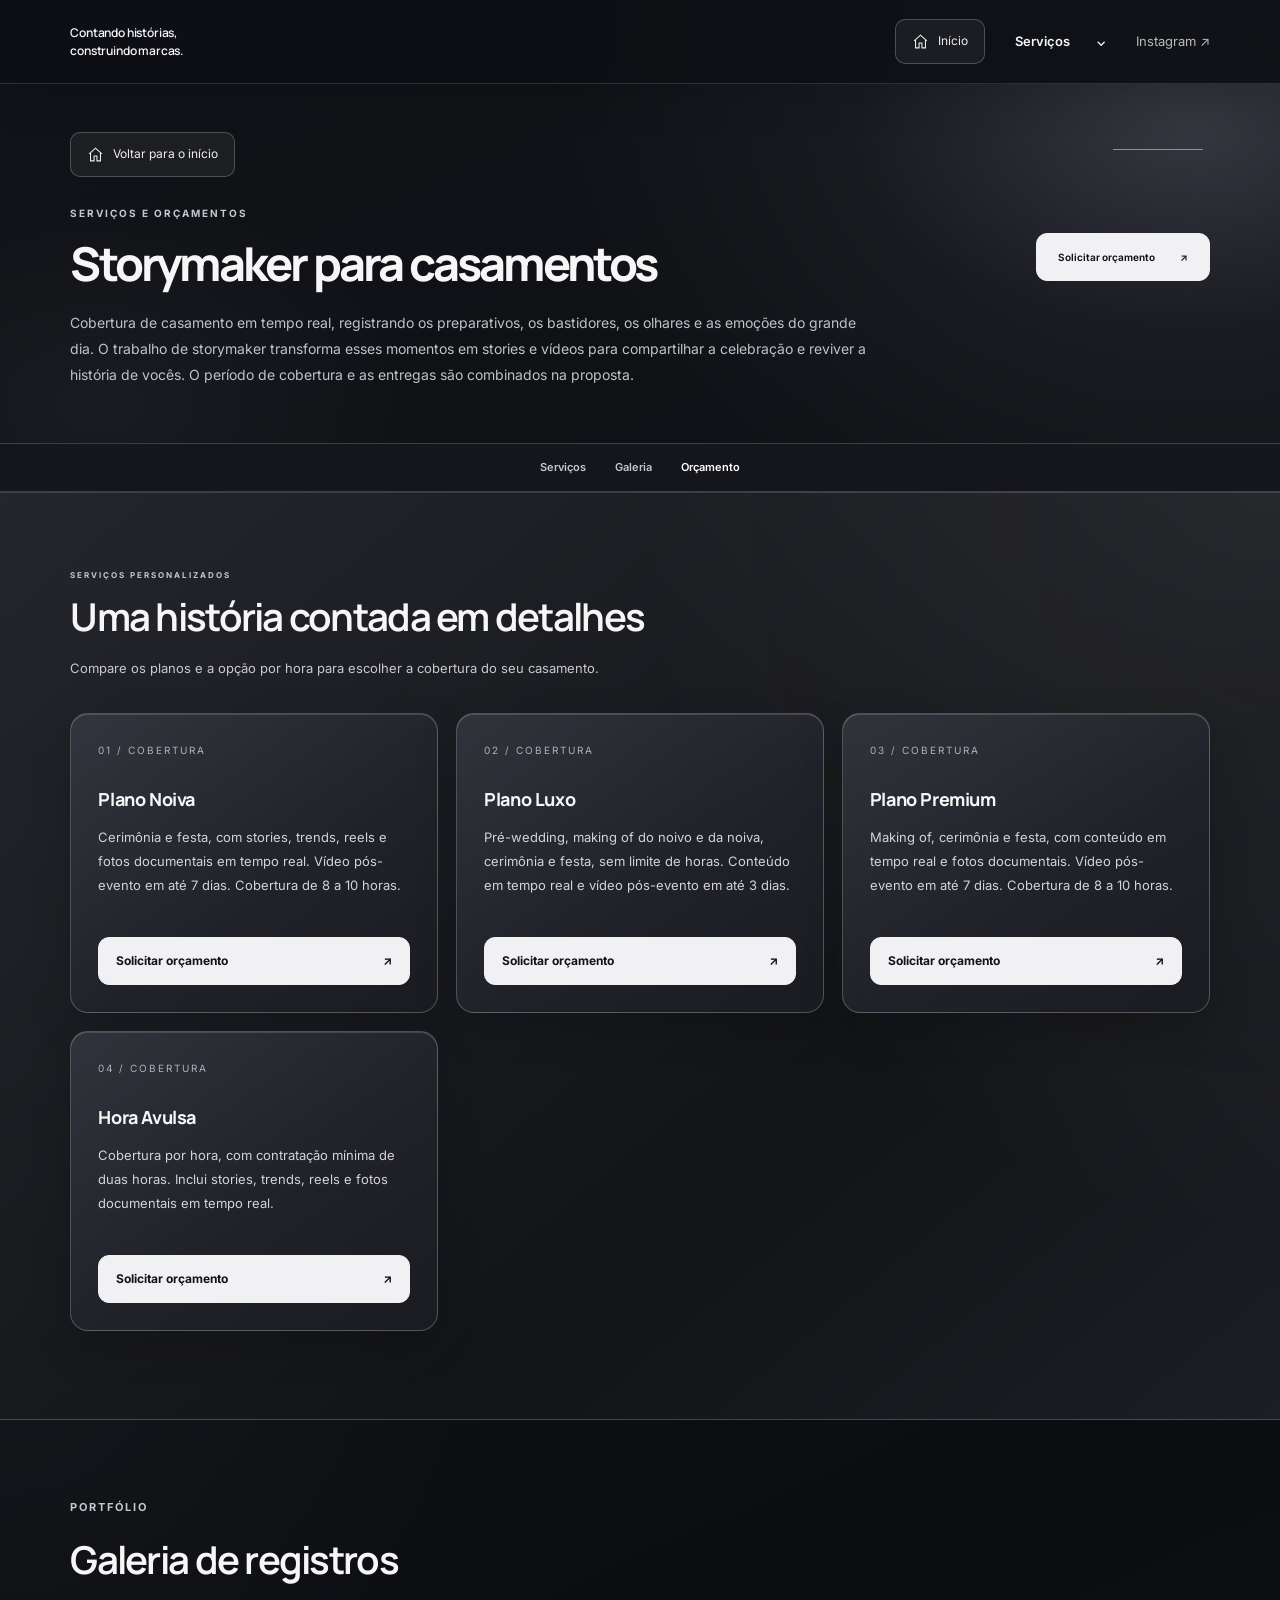
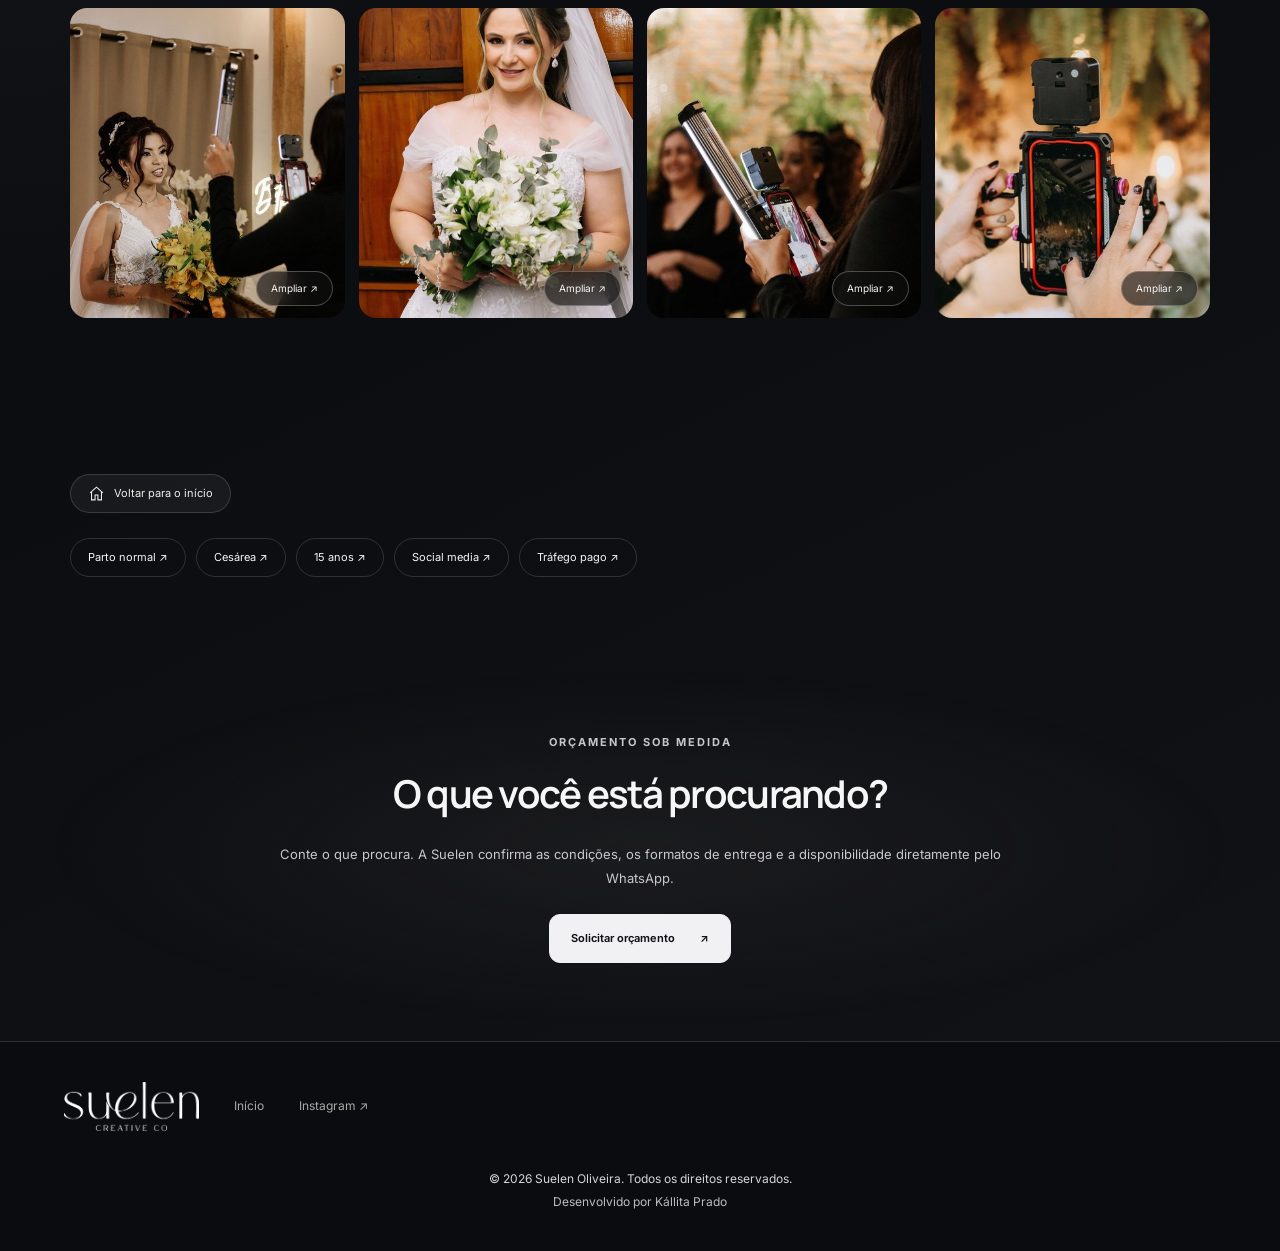
==== commit 74cb42ea: "Corrige nomes e diferenças das opções conforme PDF — casamento.html" ====
--- a/casamento.html
+++ b/casamento.html
@@ -131,58 +131,39 @@
       Uma história contada em detalhes
      </h2>
      <p class="proposal-note">
-      As entregas e o formato de atendimento são definidos de acordo com cada necessidade. Consulte a Suelen para receber seu orçamento.
+      Compare os planos e a opção por hora para escolher a cobertura do seu casamento.
      </p>
-     <div class="plans simplified-plans">
-      <article class="plan reveal">
-       <p class="package-number">
-        01 / POSSIBILIDADE
-       </p>
-       <h3>
-        Bastidores
-       </h3>
-       <p class="plan-description">
-        Registros dos preparativos e dos detalhes que antecedem a celebração, valorizando os encontros, a expectativa e as emoções do casal.
-       </p>
-       <a class="button light" href="https://wa.me/5519999200399?text=Ol%C3%A1%2C%20Suelen%21%20Vim%20pelo%20seu%20site%20e%20gostaria%20de%20solicitar%20uma%20proposta%20para%20storymaker%20para%20casamentos%20%E2%80%94%20Bastidores.%20Podemos%20conversar%3F" rel="noopener noreferrer" target="_blank">
-        Solicitar orçamento
-        <span aria-hidden="true">
-         ↗
-        </span>
-       </a>
-      </article>
-      <article class="plan reveal">
-       <p class="package-number">
-        02 / POSSIBILIDADE
-       </p>
-       <h3>
-        Conteúdo em tempo real
-       </h3>
-       <p class="plan-description">
-        Captação de cenas e stories durante o casamento, reunindo momentos espontâneos e detalhes da celebração em uma narrativa para compartilhar em tempo real.
-       </p>
-       <a class="button light" href="https://wa.me/5519999200399?text=Ol%C3%A1%2C%20Suelen%21%20Vim%20pelo%20seu%20site%20e%20gostaria%20de%20solicitar%20uma%20proposta%20para%20storymaker%20para%20casamentos%20%E2%80%94%20Conte%C3%BAdo%20em%20tempo%20real.%20Podemos%20conversar%3F" rel="noopener noreferrer" target="_blank">
-        Solicitar orçamento
-        <span aria-hidden="true">
-         ↗
-        </span>
-       </a>
-      </article>
-      <article class="plan reveal">
-       <p class="package-number">
-        03 / POSSIBILIDADE
-       </p>
-       <h3>
-        Vídeos e narrativa
-       </h3>
-       <p class="plan-description">
-        Conteúdos em vídeo que conectam os melhores momentos do casamento. O tempo de cobertura e os formatos de entrega são definidos de acordo com a proposta.
-       </p>
-       <a class="button light" href="https://wa.me/5519999200399?text=Ol%C3%A1%2C%20Suelen%21%20Vim%20pelo%20seu%20site%20e%20gostaria%20de%20solicitar%20uma%20proposta%20para%20storymaker%20para%20casamentos%20%E2%80%94%20V%C3%ADdeos%20e%20narrativa.%20Podemos%20conversar%3F" rel="noopener noreferrer" target="_blank">
-        Solicitar orçamento
-        <span aria-hidden="true">
-         ↗
-        </span>
+     <div class="plans simplified-plans" style="grid-template-columns: repeat(auto-fit, minmax(min(100%, 280px), 1fr));">
+      <article class="plan reveal">
+       <p class="package-number">01 / COBERTURA</p>
+       <h3>Plano Noiva</h3>
+       <p class="plan-description">Cerimônia e festa, com stories, trends, reels e fotos documentais em tempo real. Vídeo pós-evento em até 7 dias. Cobertura de 8 a 10 horas.</p>
+       <a class="button light" href="https://wa.me/5519999200399?text=Ol%C3%A1%2C%20Suelen!%20Vim%20pelo%20seu%20site%20e%20gostaria%20de%20solicitar%20uma%20proposta%20para%20casamento%20%E2%80%94%20Plano%20Noiva.%20Podemos%20conversar%3F" rel="noopener noreferrer" target="_blank">
+        Solicitar orçamento <span aria-hidden="true">↗</span>
+       </a>
+      </article>
+      <article class="plan reveal">
+       <p class="package-number">02 / COBERTURA</p>
+       <h3>Plano Luxo</h3>
+       <p class="plan-description">Pré-wedding, making of do noivo e da noiva, cerimônia e festa, sem limite de horas. Conteúdo em tempo real e vídeo pós-evento em até 3 dias.</p>
+       <a class="button light" href="https://wa.me/5519999200399?text=Ol%C3%A1%2C%20Suelen!%20Vim%20pelo%20seu%20site%20e%20gostaria%20de%20solicitar%20uma%20proposta%20para%20casamento%20%E2%80%94%20Plano%20Luxo.%20Podemos%20conversar%3F" rel="noopener noreferrer" target="_blank">
+        Solicitar orçamento <span aria-hidden="true">↗</span>
+       </a>
+      </article>
+      <article class="plan reveal">
+       <p class="package-number">03 / COBERTURA</p>
+       <h3>Plano Premium</h3>
+       <p class="plan-description">Making of, cerimônia e festa, com conteúdo em tempo real e fotos documentais. Vídeo pós-evento em até 7 dias. Cobertura de 8 a 10 horas.</p>
+       <a class="button light" href="https://wa.me/5519999200399?text=Ol%C3%A1%2C%20Suelen!%20Vim%20pelo%20seu%20site%20e%20gostaria%20de%20solicitar%20uma%20proposta%20para%20casamento%20%E2%80%94%20Plano%20Premium.%20Podemos%20conversar%3F" rel="noopener noreferrer" target="_blank">
+        Solicitar orçamento <span aria-hidden="true">↗</span>
+       </a>
+      </article>
+      <article class="plan reveal">
+       <p class="package-number">04 / COBERTURA</p>
+       <h3>Hora Avulsa</h3>
+       <p class="plan-description">Cobertura por hora, com contratação mínima de duas horas. Inclui stories, trends, reels e fotos documentais em tempo real.</p>
+       <a class="button light" href="https://wa.me/5519999200399?text=Ol%C3%A1%2C%20Suelen!%20Vim%20pelo%20seu%20site%20e%20gostaria%20de%20solicitar%20uma%20proposta%20para%20casamento%20%E2%80%94%20Hora%20Avulsa.%20Podemos%20conversar%3F" rel="noopener noreferrer" target="_blank">
+        Solicitar orçamento <span aria-hidden="true">↗</span>
        </a>
       </article>
      </div>
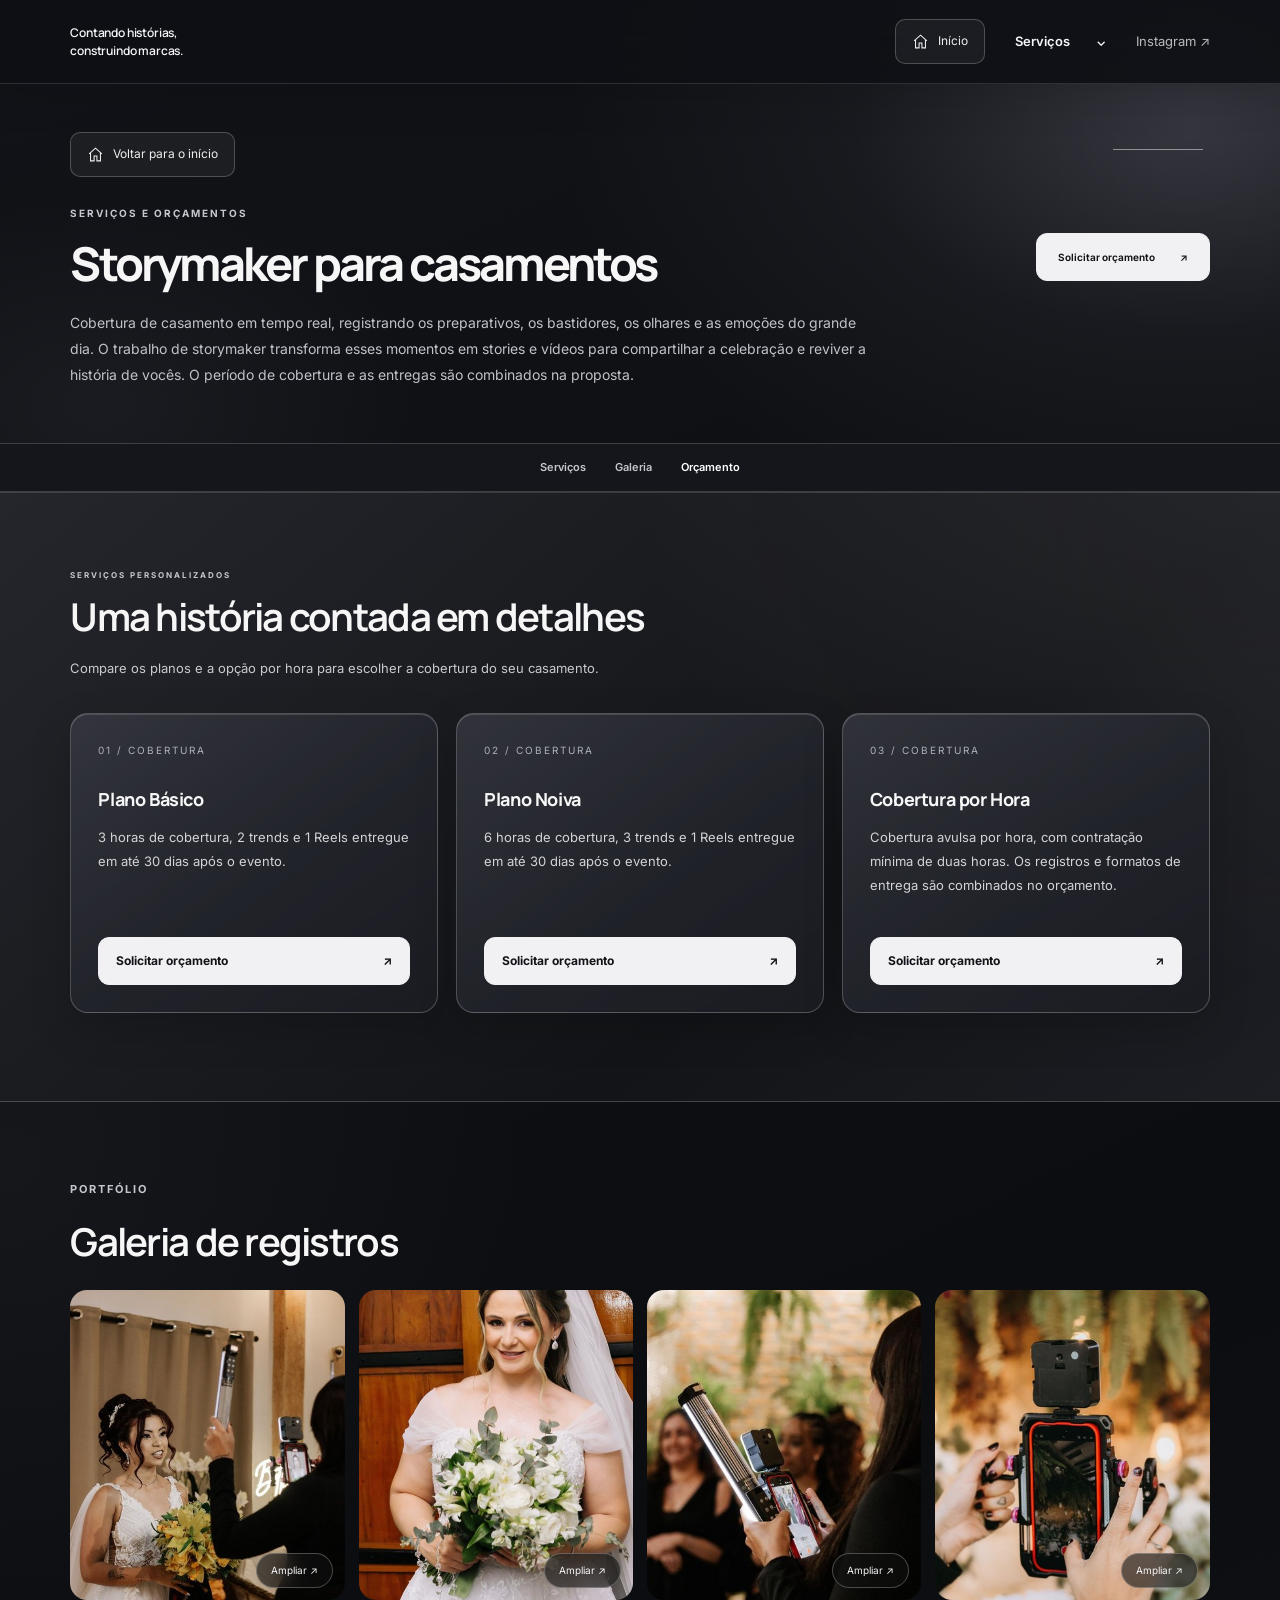
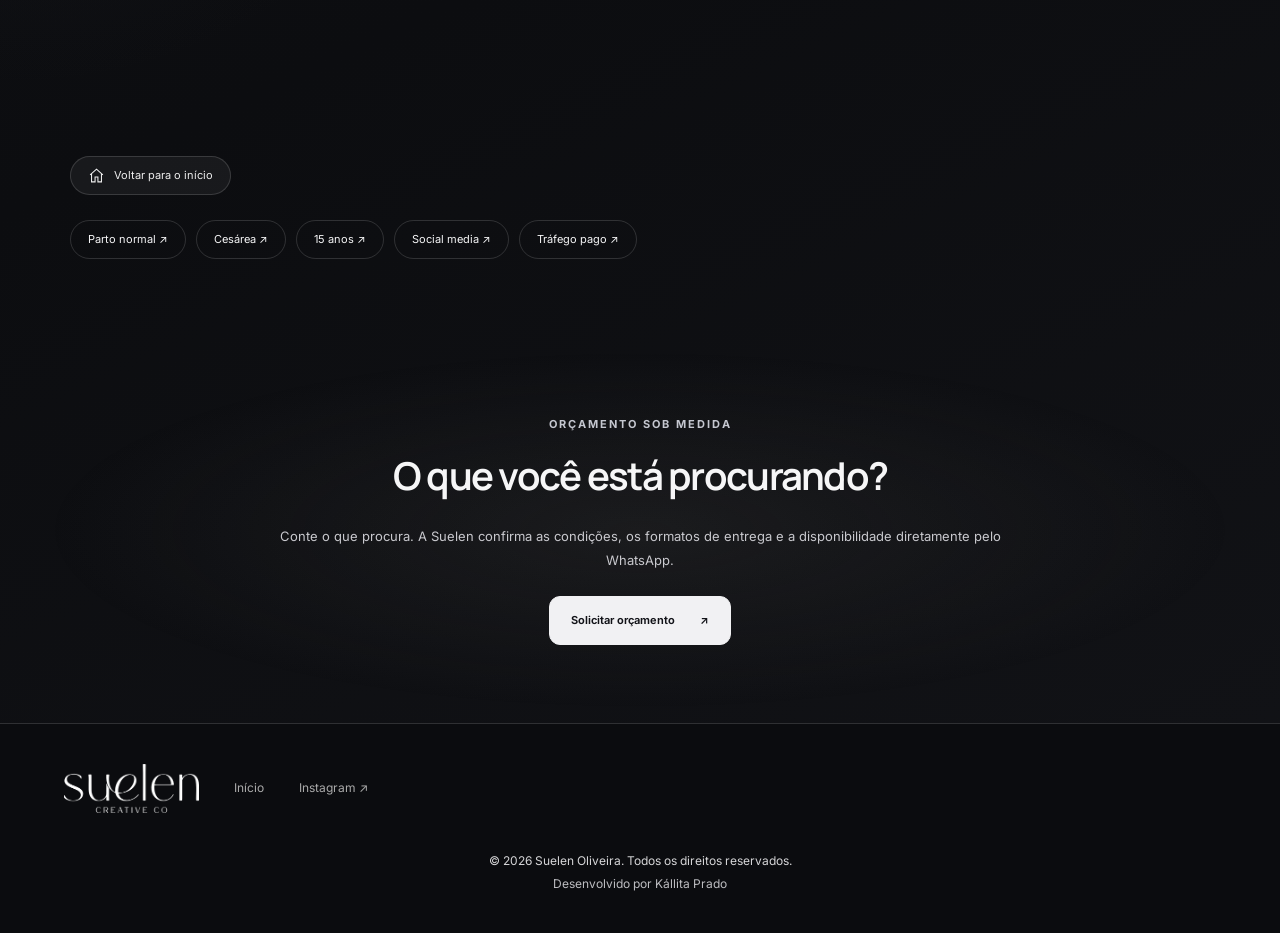
==== commit fafce7e1: "Atualiza serviços e biografia da Suelen" ====
--- a/casamento.html
+++ b/casamento.html
@@ -136,35 +136,21 @@
      <div class="plans simplified-plans" style="grid-template-columns: repeat(auto-fit, minmax(min(100%, 280px), 1fr));">
       <article class="plan reveal">
        <p class="package-number">01 / COBERTURA</p>
-       <h3>Plano Noiva</h3>
-       <p class="plan-description">Cerimônia e festa, com stories, trends, reels e fotos documentais em tempo real. Vídeo pós-evento em até 7 dias. Cobertura de 8 a 10 horas.</p>
-       <a class="button light" href="https://wa.me/5519999200399?text=Ol%C3%A1%2C%20Suelen!%20Vim%20pelo%20seu%20site%20e%20gostaria%20de%20solicitar%20uma%20proposta%20para%20casamento%20%E2%80%94%20Plano%20Noiva.%20Podemos%20conversar%3F" rel="noopener noreferrer" target="_blank">
-        Solicitar orçamento <span aria-hidden="true">↗</span>
-       </a>
+       <h3>Plano Básico</h3>
+       <p class="plan-description">3 horas de cobertura, 2 trends e 1 Reels entregue em até 30 dias após o evento.</p>
+       <a class="button light" href="https://wa.me/5519999200399?text=Ol%C3%A1%2C%20Suelen!%20Vim%20pelo%20seu%20site%20e%20gostaria%20de%20solicitar%20uma%20proposta%20para%20casamento%20%E2%80%94%20Plano%20B%C3%A1sico.%20Podemos%20conversar%3F" rel="noopener noreferrer" target="_blank">Solicitar orçamento <span aria-hidden="true">↗</span></a>
       </article>
       <article class="plan reveal">
        <p class="package-number">02 / COBERTURA</p>
-       <h3>Plano Luxo</h3>
-       <p class="plan-description">Pré-wedding, making of do noivo e da noiva, cerimônia e festa, sem limite de horas. Conteúdo em tempo real e vídeo pós-evento em até 3 dias.</p>
-       <a class="button light" href="https://wa.me/5519999200399?text=Ol%C3%A1%2C%20Suelen!%20Vim%20pelo%20seu%20site%20e%20gostaria%20de%20solicitar%20uma%20proposta%20para%20casamento%20%E2%80%94%20Plano%20Luxo.%20Podemos%20conversar%3F" rel="noopener noreferrer" target="_blank">
-        Solicitar orçamento <span aria-hidden="true">↗</span>
-       </a>
+       <h3>Plano Noiva</h3>
+       <p class="plan-description">6 horas de cobertura, 3 trends e 1 Reels entregue em até 30 dias após o evento.</p>
+       <a class="button light" href="https://wa.me/5519999200399?text=Ol%C3%A1%2C%20Suelen!%20Vim%20pelo%20seu%20site%20e%20gostaria%20de%20solicitar%20uma%20proposta%20para%20casamento%20%E2%80%94%20Plano%20Noiva.%20Podemos%20conversar%3F" rel="noopener noreferrer" target="_blank">Solicitar orçamento <span aria-hidden="true">↗</span></a>
       </article>
       <article class="plan reveal">
        <p class="package-number">03 / COBERTURA</p>
-       <h3>Plano Premium</h3>
-       <p class="plan-description">Making of, cerimônia e festa, com conteúdo em tempo real e fotos documentais. Vídeo pós-evento em até 7 dias. Cobertura de 8 a 10 horas.</p>
-       <a class="button light" href="https://wa.me/5519999200399?text=Ol%C3%A1%2C%20Suelen!%20Vim%20pelo%20seu%20site%20e%20gostaria%20de%20solicitar%20uma%20proposta%20para%20casamento%20%E2%80%94%20Plano%20Premium.%20Podemos%20conversar%3F" rel="noopener noreferrer" target="_blank">
-        Solicitar orçamento <span aria-hidden="true">↗</span>
-       </a>
-      </article>
-      <article class="plan reveal">
-       <p class="package-number">04 / COBERTURA</p>
-       <h3>Hora Avulsa</h3>
-       <p class="plan-description">Cobertura por hora, com contratação mínima de duas horas. Inclui stories, trends, reels e fotos documentais em tempo real.</p>
-       <a class="button light" href="https://wa.me/5519999200399?text=Ol%C3%A1%2C%20Suelen!%20Vim%20pelo%20seu%20site%20e%20gostaria%20de%20solicitar%20uma%20proposta%20para%20casamento%20%E2%80%94%20Hora%20Avulsa.%20Podemos%20conversar%3F" rel="noopener noreferrer" target="_blank">
-        Solicitar orçamento <span aria-hidden="true">↗</span>
-       </a>
+       <h3>Cobertura por Hora</h3>
+       <p class="plan-description">Cobertura avulsa por hora, com contratação mínima de duas horas. Os registros e formatos de entrega são combinados no orçamento.</p>
+       <a class="button light" href="https://wa.me/5519999200399?text=Ol%C3%A1%2C%20Suelen!%20Vim%20pelo%20seu%20site%20e%20gostaria%20de%20solicitar%20uma%20proposta%20para%20casamento%20%E2%80%94%20Cobertura%20por%20Hora.%20Podemos%20conversar%3F" rel="noopener noreferrer" target="_blank">Solicitar orçamento <span aria-hidden="true">↗</span></a>
       </article>
      </div>
     </div>
